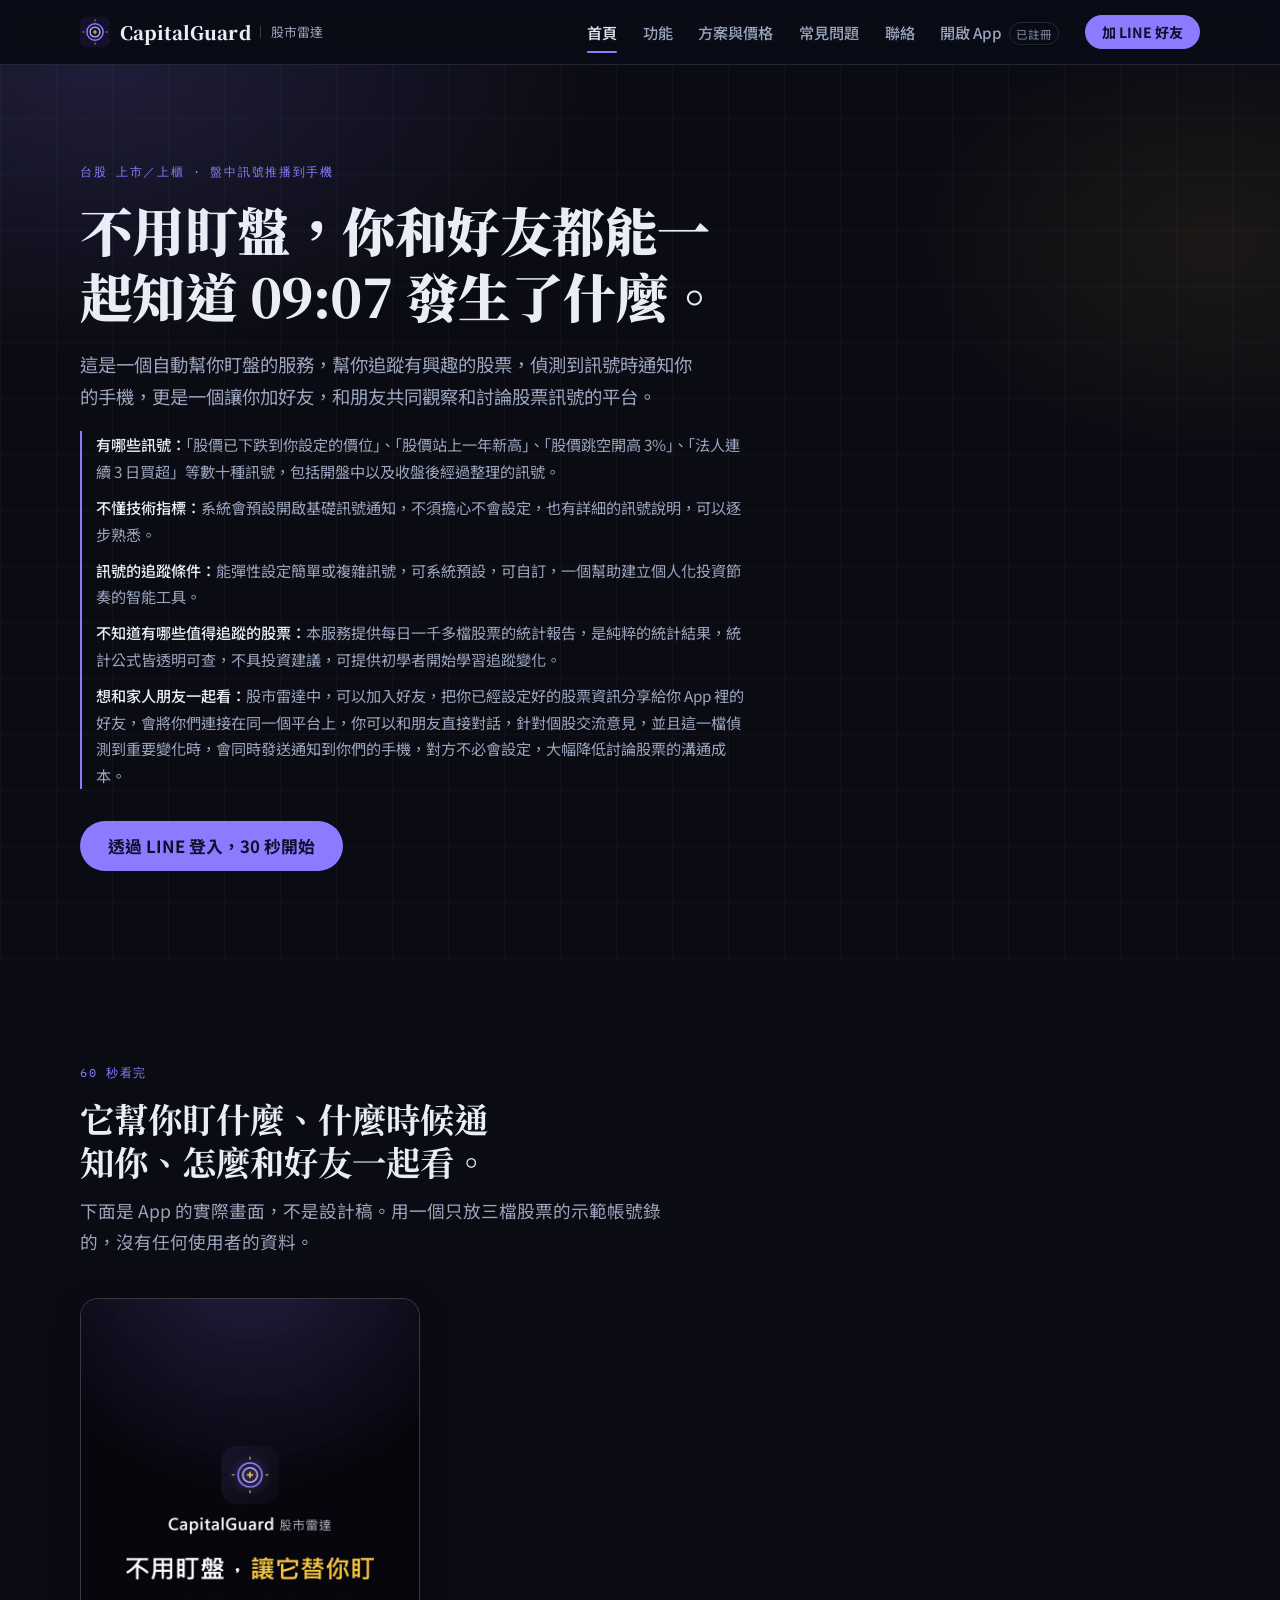
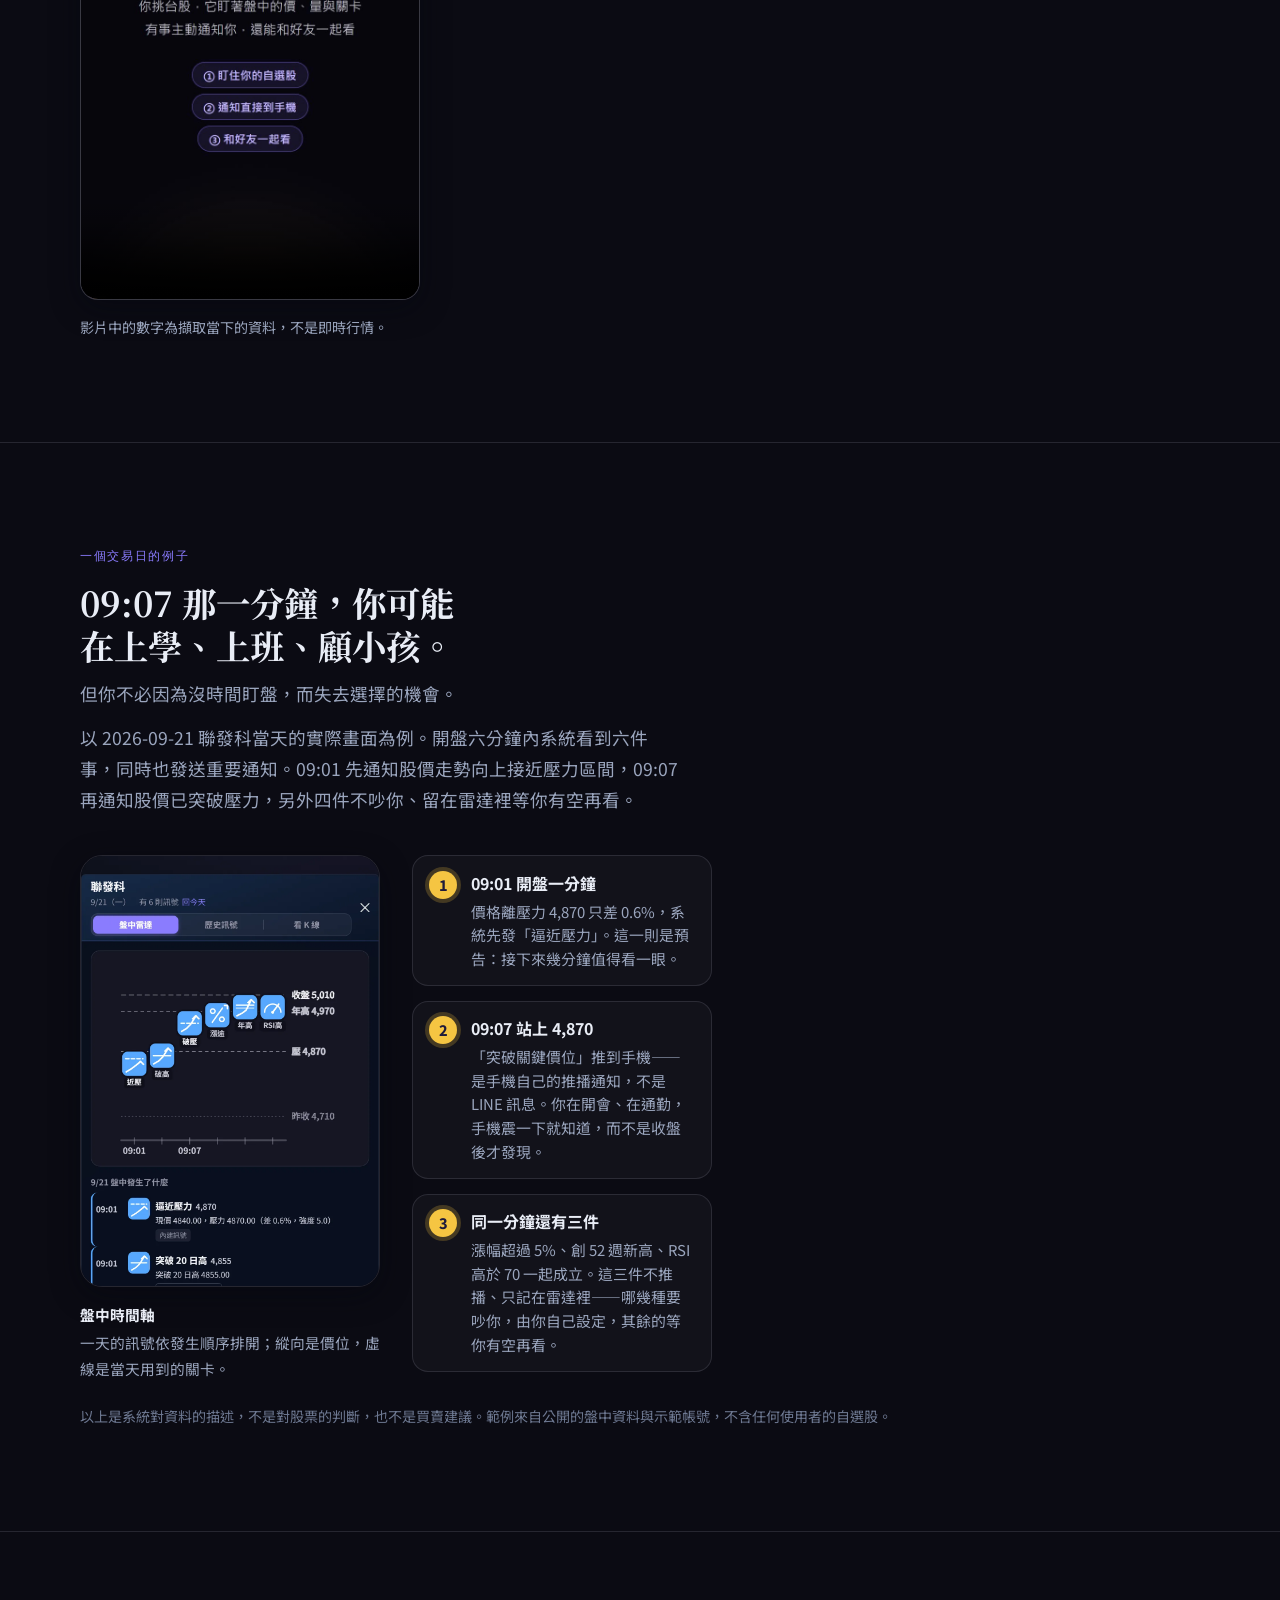
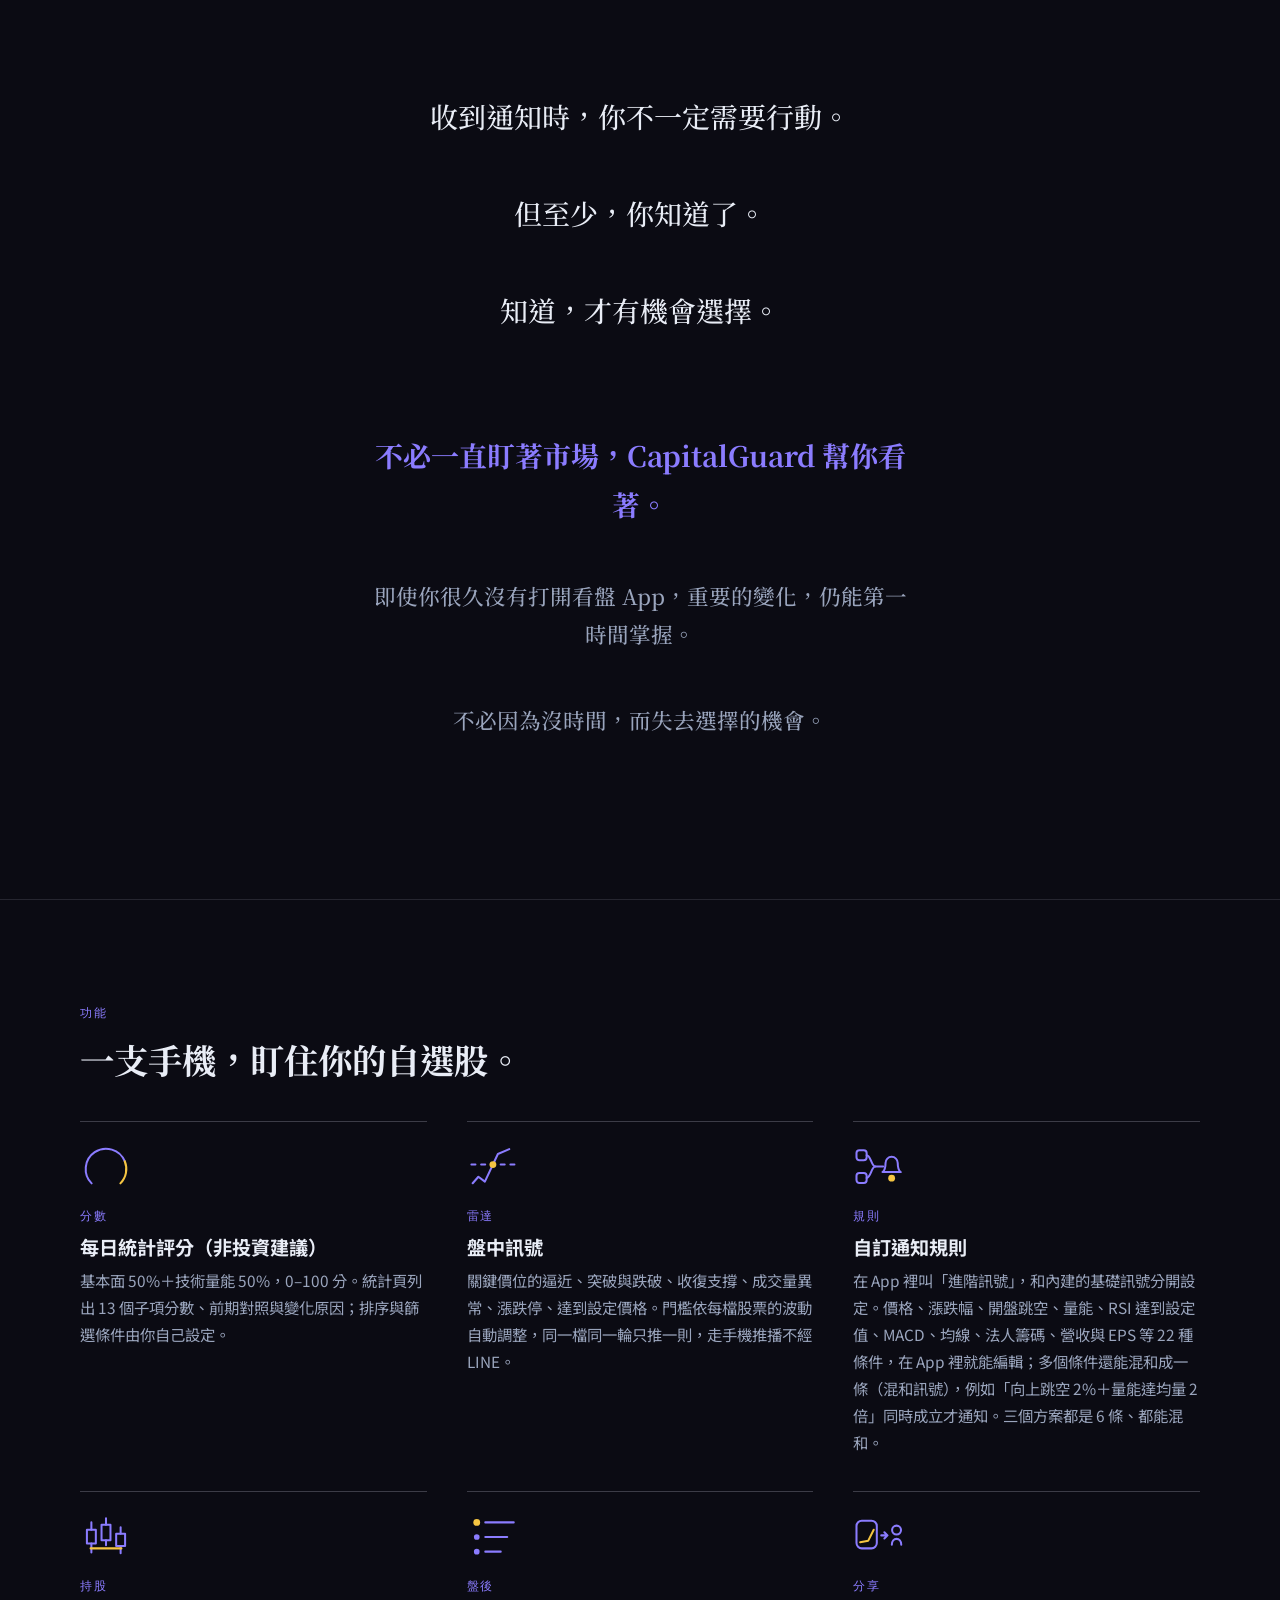
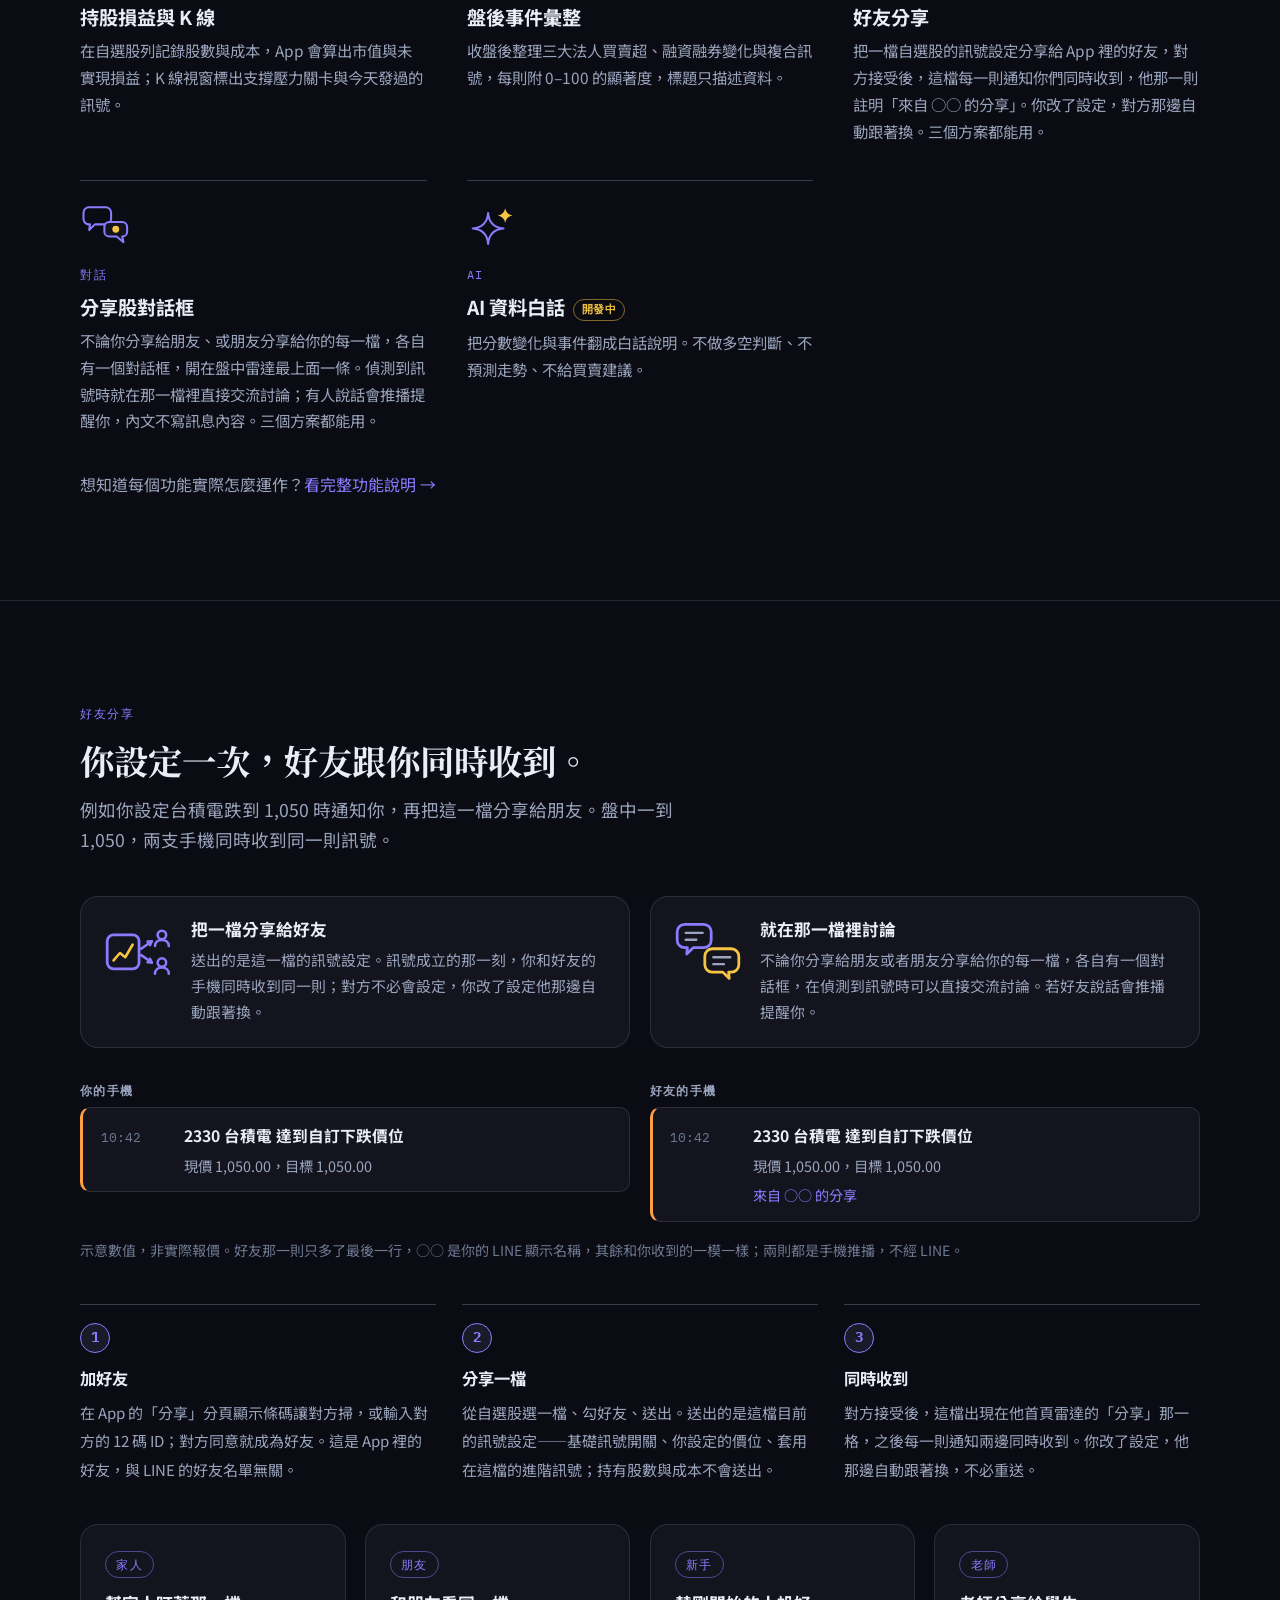
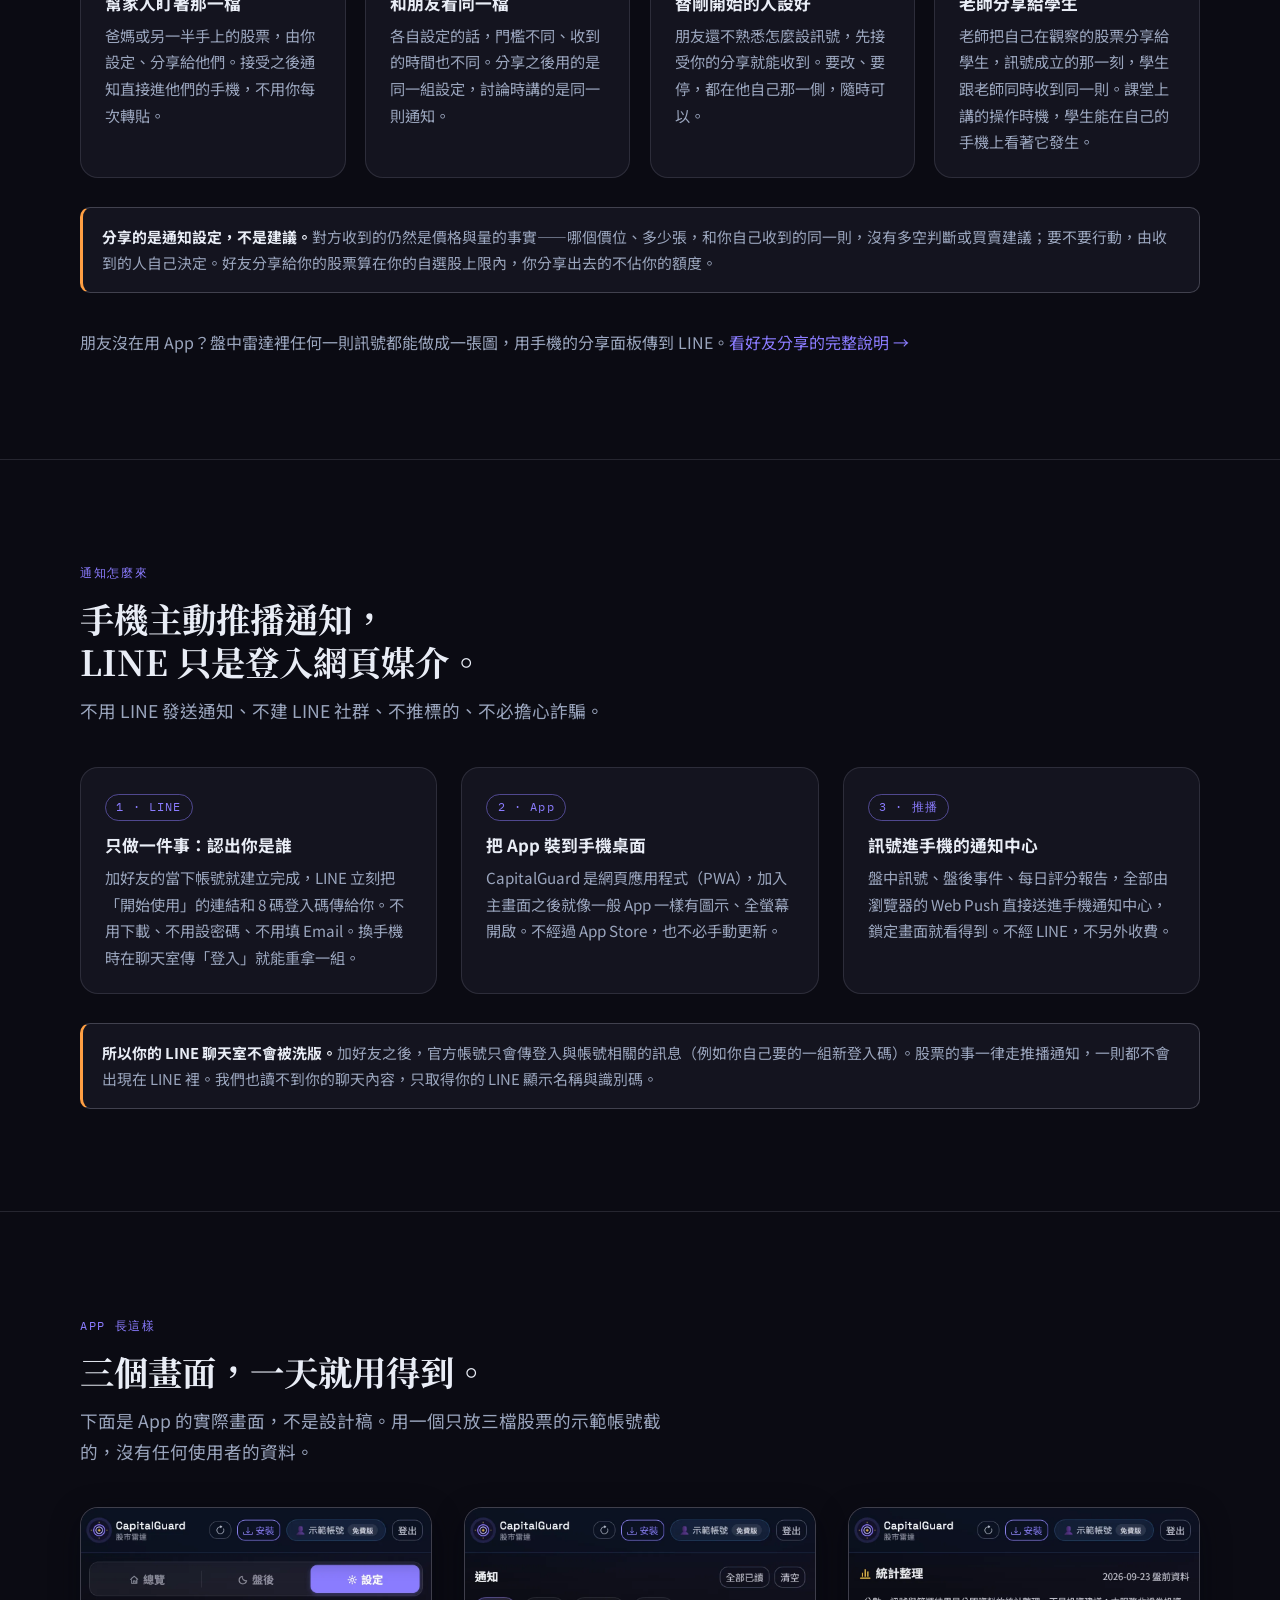
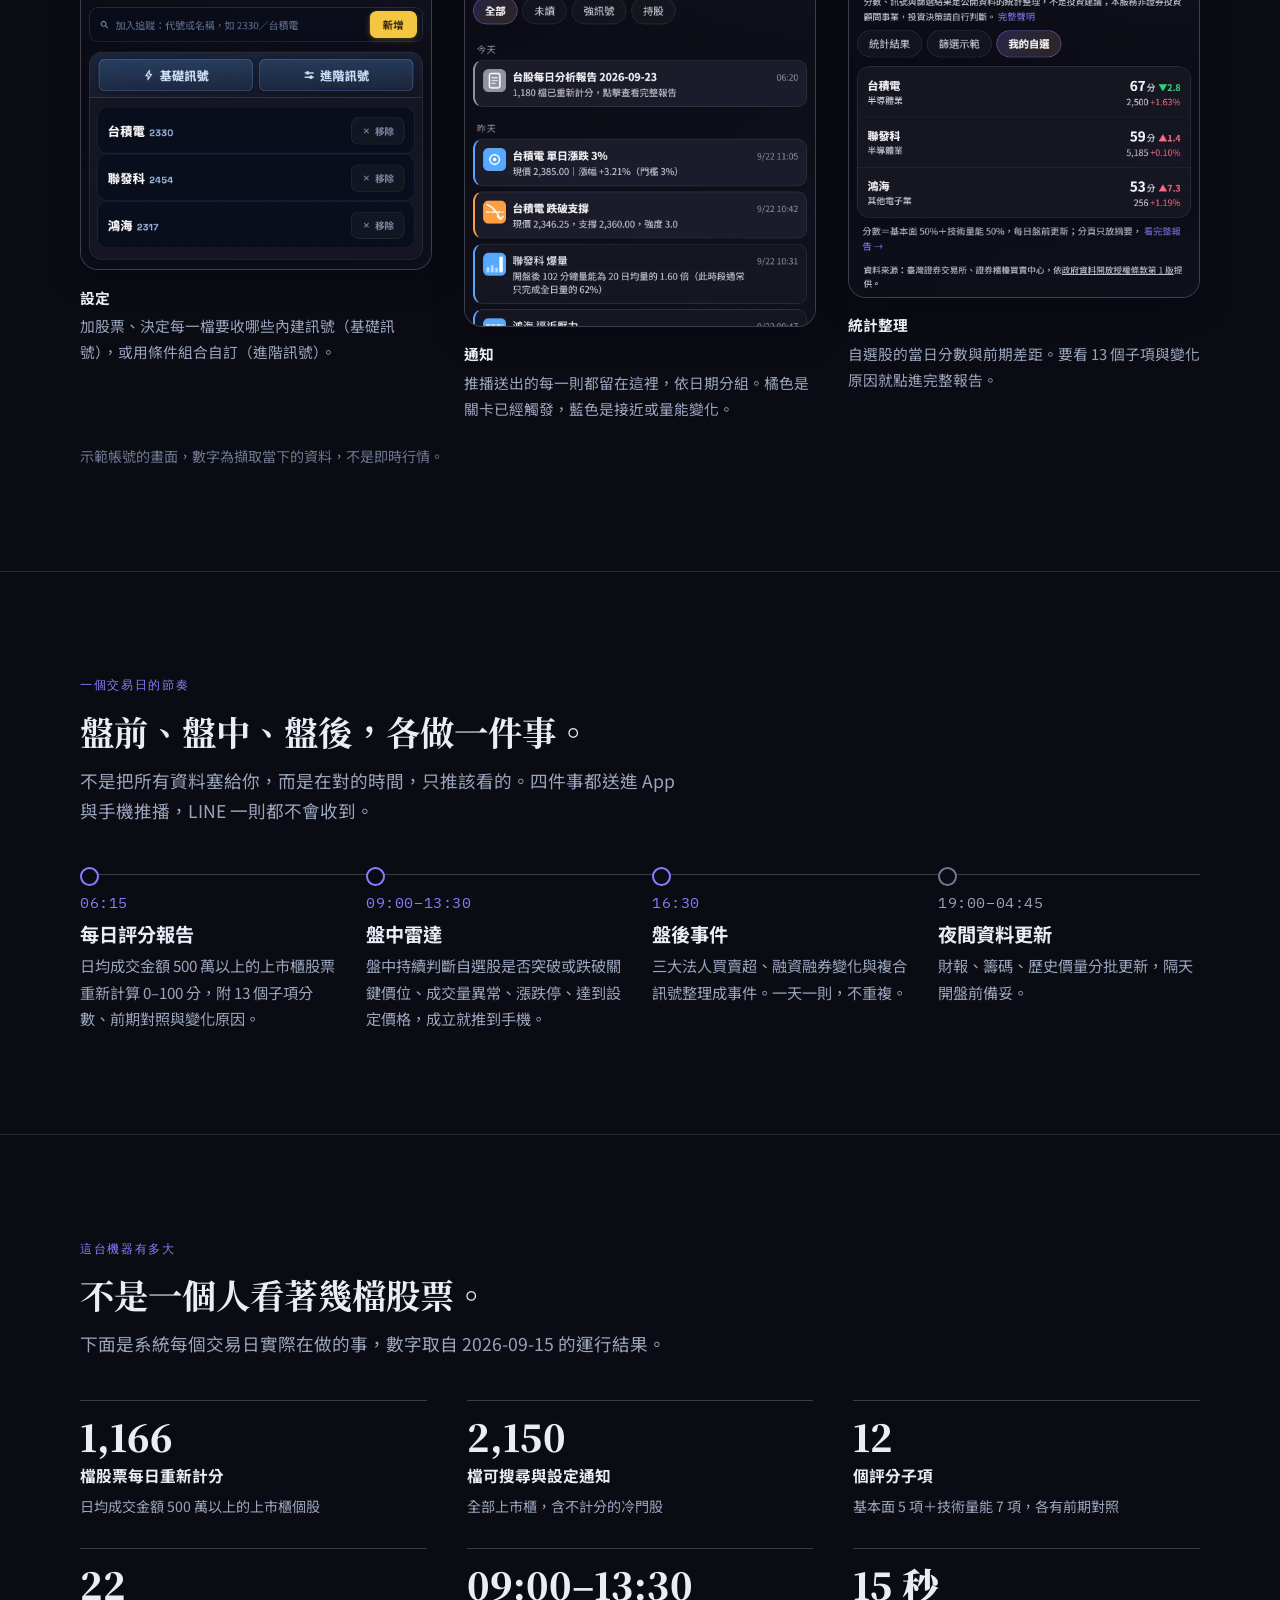
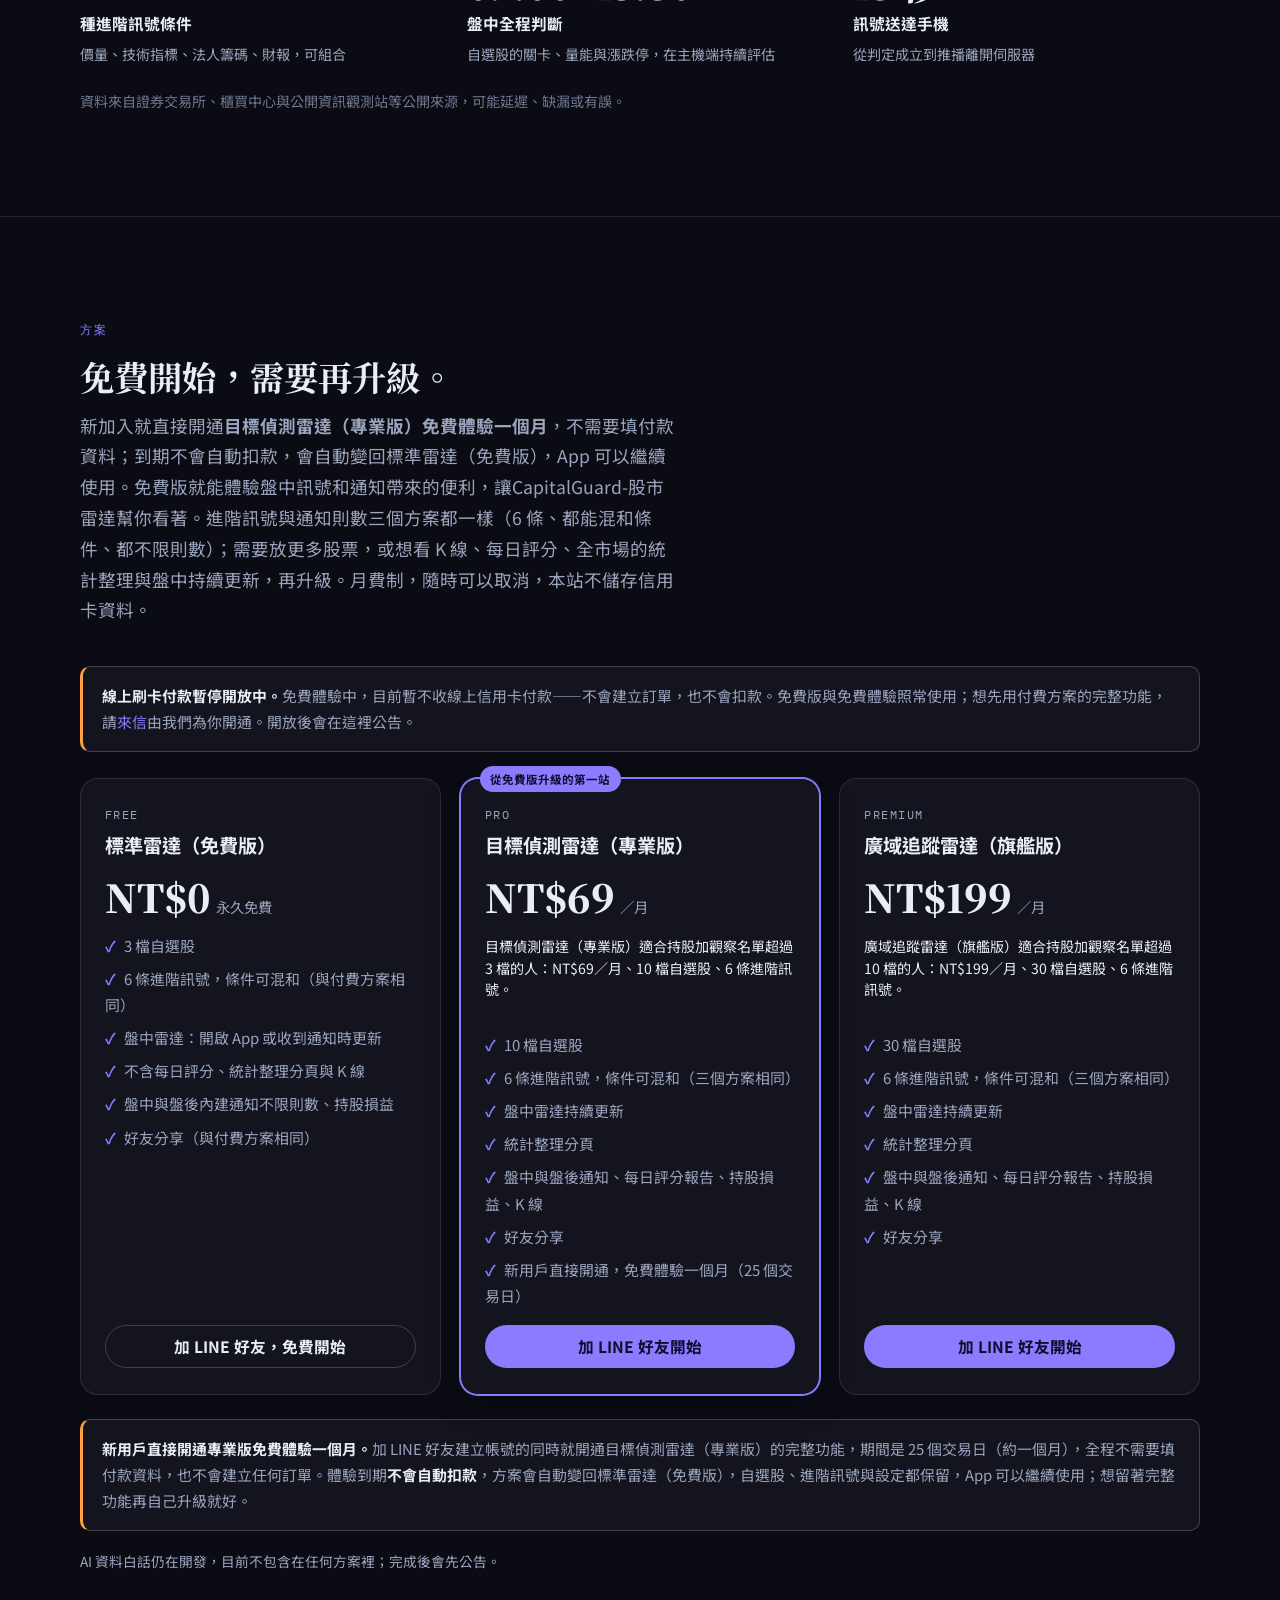
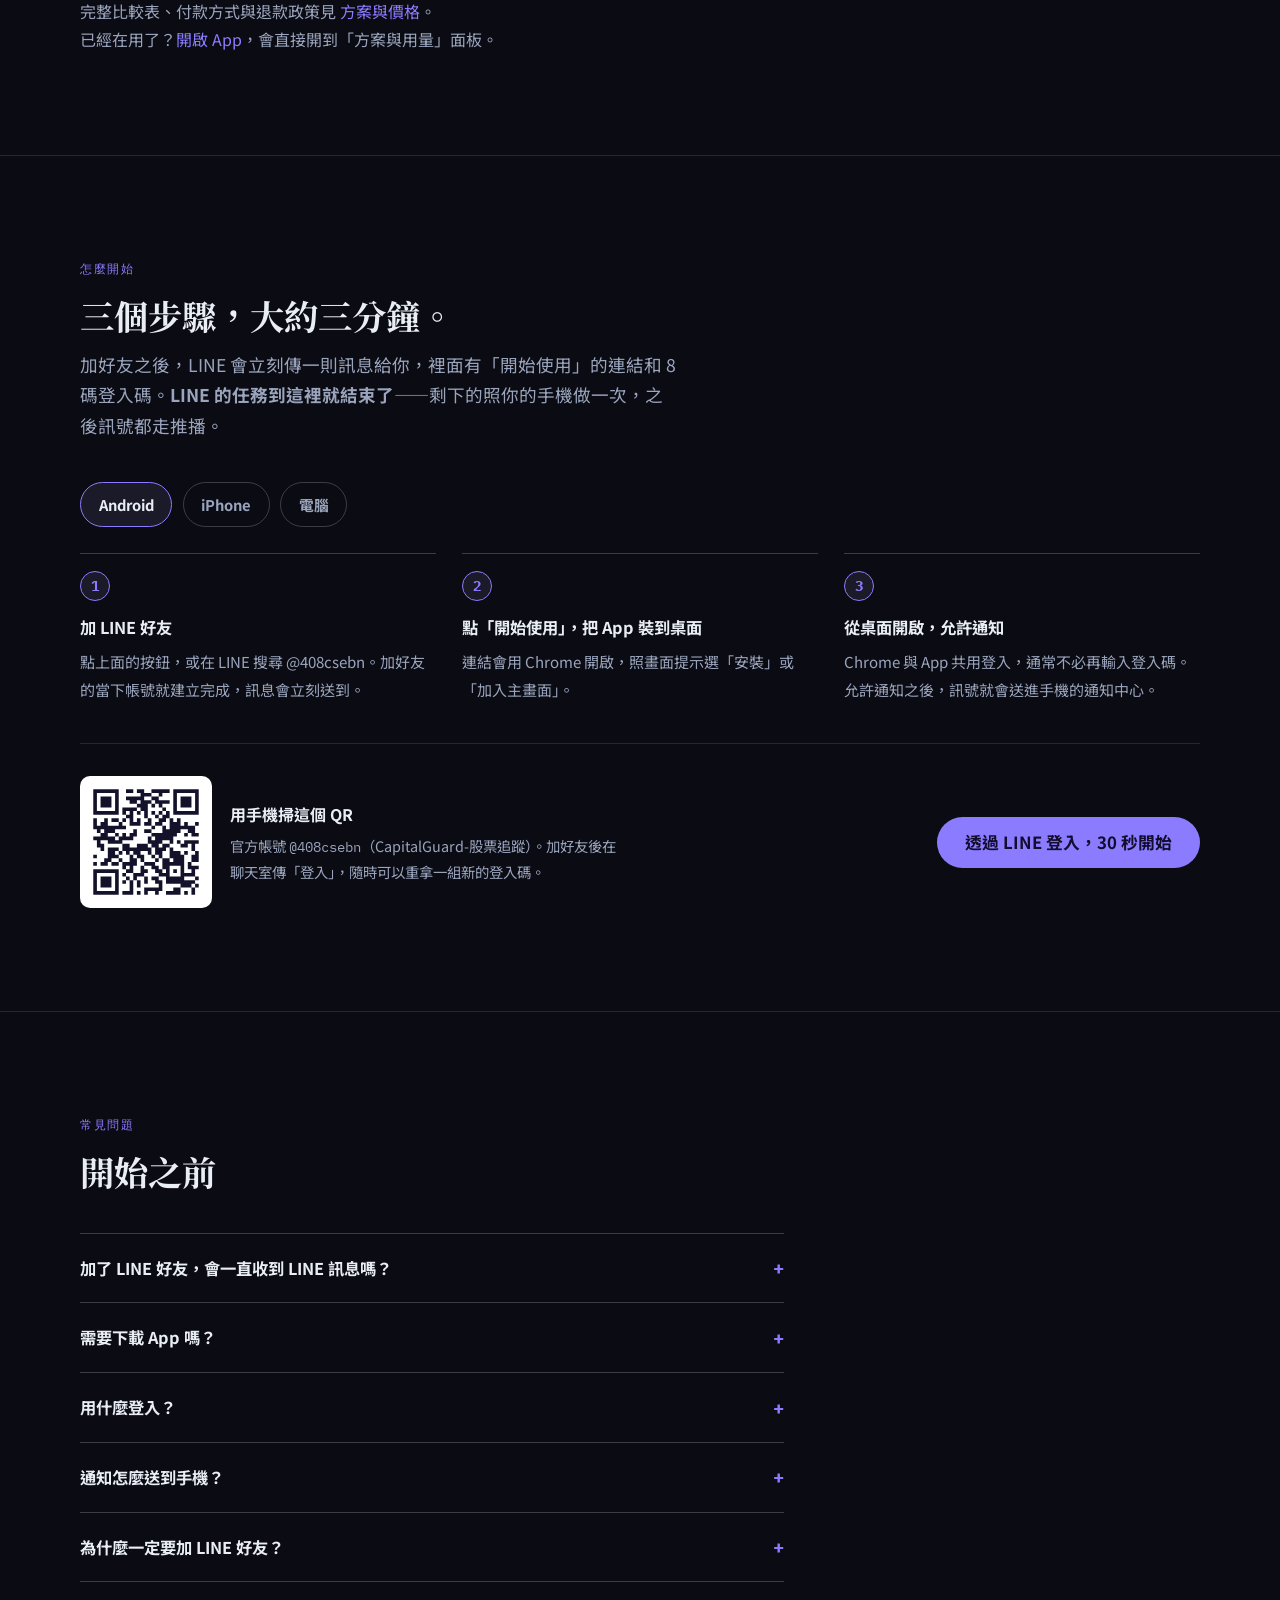
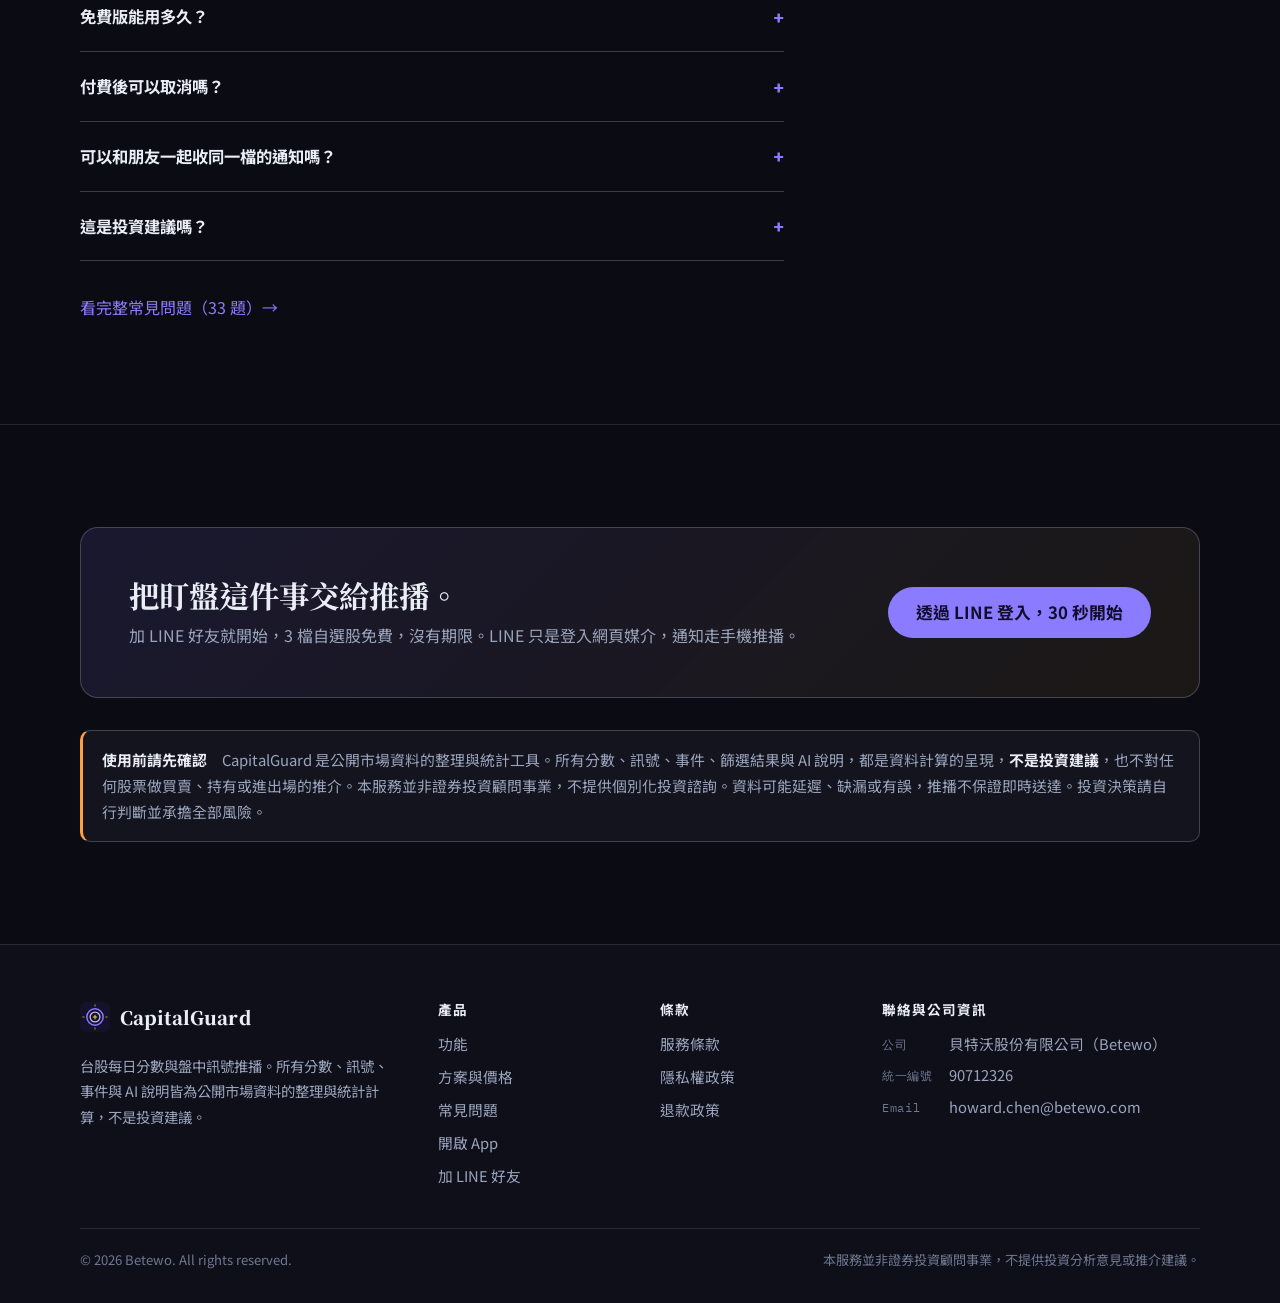
==== index.html @ fc40926e "deploy site from betewo-web/CapitalGuard@bf08810b91e85bc13475284db798b3bd943c9865" ====
<!DOCTYPE html>
<html lang="zh-Hant-TW">
<head>
<meta charset="utf-8">
<meta name="viewport" content="width=device-width, initial-scale=1">
<title>台股盤中訊號推播｜跌破支撐、爆量、漲跌停通知 - CapitalGuard</title>
<meta name="description" content="不用盯盤，也知道盤中發生了什麼。自選股跌破支撐、爆量、漲跌停，條件成立 15 秒內推到手機。LINE 只用來建立帳號，股票通知走手機推播不經 LINE。免費方案沒有期限。">
<link rel="canonical" href="https://betewo-web.github.io/betewo-site/index.html">
<meta property="og:type" content="website">
<meta property="og:site_name" content="CapitalGuard 股市雷達">
<meta property="og:title" content="不用盯盤，你和好友都能一起知道 09:07 發生了什麼。">
<meta property="og:description" content="自選股跌破支撐、爆量、漲跌停，條件成立 15 秒內推到手機。LINE 只用來建立帳號，股票通知走手機推播不經 LINE。免費方案沒有期限。">
<meta property="og:url" content="https://betewo-web.github.io/betewo-site/index.html">
<meta property="og:image" content="https://betewo-web.github.io/betewo-site/og-cover.png?v=2">
<meta property="og:image:width" content="1200">
<meta property="og:image:height" content="630">
<meta name="twitter:card" content="summary_large_image">
<meta name="twitter:image" content="https://betewo-web.github.io/betewo-site/og-cover.png?v=2">
<meta name="theme-color" content="#0f0f1a">
<link rel="icon" href="data:image/svg+xml,%3Csvg%20xmlns%3D%22http%3A%2F%2Fwww.w3.org%2F2000%2Fsvg%22%20viewBox%3D%220%200%20512%20512%22%3E%3Crect%20width%3D%22512%22%20height%3D%22512%22%20rx%3D%2296%22%20fill%3D%22%2314122a%22%2F%3E%3Cg%20fill%3D%22none%22%20stroke-linecap%3D%22round%22%3E%3Ccircle%20cx%3D%22256%22%20cy%3D%22256%22%20r%3D%22139%22%20stroke%3D%22%238b7cff%22%20stroke-width%3D%2225%22%2F%3E%3Ccircle%20cx%3D%22256%22%20cy%3D%22256%22%20r%3D%2284%22%20stroke%3D%22%23c4b5fd%22%20stroke-width%3D%2222%22%2F%3E%3Cpath%20stroke%3D%22%23f5c542%22%20stroke-width%3D%2213%22%20d%3D%22M256%2070V49M442%20256h21M256%20442v21M70%20256H49%22%2F%3E%3Cpath%20stroke%3D%22%23f5c542%22%20stroke-width%3D%2220%22%20d%3D%22M227%20256h58M256%20227v58%22%2F%3E%3C%2Fg%3E%3C%2Fsvg%3E">
<link rel="preconnect" href="https://fonts.googleapis.com">
<link rel="preconnect" href="https://fonts.gstatic.com" crossorigin>
<link rel="stylesheet" href="https://fonts.googleapis.com/css2?family=IBM+Plex+Mono:wght@400;500;700&family=Noto+Sans+TC:wght@400;500;700&family=Noto+Serif+TC:wght@700;900&display=swap">
<link rel="stylesheet" href="site.css?v=17">
</head>
<body>
<header class="site-head">
  <div class="wrap">
    <a class="brand" href="index.html" aria-label="CapitalGuard 首頁"><svg class="brand-mark" viewBox="0 0 512 512" aria-hidden="true"><rect width="512" height="512" rx="96" fill="#14122a"/><g fill="none" stroke-linecap="round"><circle cx="256" cy="256" r="139" stroke="#8b7cff" stroke-width="25"/><circle cx="256" cy="256" r="84" stroke="#c4b5fd" stroke-width="22"/><path stroke="#f5c542" stroke-width="13" d="M256 70V49M442 256h21M256 442v21M70 256H49"/><path stroke="#f5c542" stroke-width="20" d="M227 256h58M256 227v58"/></g></svg><span class="brand-name">CapitalGuard</span><span class="brand-sub">股市雷達</span></a>
    <nav class="site-nav" id="site-nav" aria-label="主選單">
      <a href="index.html" aria-current="page">首頁</a> <a href="features.html">功能</a> <a href="pricing.html">方案與價格</a> <a href="faq.html">常見問題</a> <a href="contact.html">聯絡</a>
      <a class="nav-app" href="https://betewo-web.github.io/CapitalGuard-pages/watchlist.html" data-cg="open-app">開啟 App<small>已註冊</small></a>
      <a class="btn btn-primary btn-sm" href="https://line.me/R/ti/p/@408csebn" data-cg="add-friend-nav">加 LINE 好友</a>
    </nav>
    <button class="nav-toggle" type="button" aria-controls="site-nav" aria-expanded="false">選單</button>
  </div>
</header>
<main>
<section class="hero">
  <div class="wrap">
    <div class="hero-copy">
      <span class="eyebrow">台股 上市／上櫃 · 盤中訊號推播到手機</span>
      <h1>不用盯盤，你和好友都能一起知道 09:07 發生了什麼。</h1>
      <p class="lead">這是一個自動幫你盯盤的服務，幫你追蹤有興趣的股票，偵測到訊號時通知你的手機，更是一個讓你加好友，和朋友共同觀察和討論股票訊號的平台。</p>
      <ul class="hero-who">
        <li><b>有哪些訊號：</b>「股價已下跌到你設定的價位」、「股價站上一年新高」、「股價跳空開高 3%」、「法人連續 3 日買超」等數十種訊號，包括開盤中以及收盤後經過整理的訊號。</li>
        <li><b>不懂技術指標：</b>系統會預設開啟基礎訊號通知，不須擔心不會設定，也有詳細的訊號說明，可以逐步熟悉。</li>
        <li><b>訊號的追蹤條件：</b>能彈性設定簡單或複雜訊號，可系統預設，可自訂，一個幫助建立個人化投資節奏的智能工具。</li>
        <li><b>不知道有哪些值得追蹤的股票：</b>本服務提供每日一千多檔股票的統計報告，是純粹的統計結果，統計公式皆透明可查，不具投資建議，可提供初學者開始學習追蹤變化。</li>
        <li><b>想和家人朋友一起看：</b>股市雷達中，可以加入好友，把你已經設定好的股票資訊分享給你 App 裡的好友，會將你們連接在同一個平台上，你可以和朋友直接對話，針對個股交流意見，並且這一檔偵測到重要變化時，會同時發送通知到你們的手機，對方不必會設定，大幅降低討論股票的溝通成本。</li>
      </ul>
      <div class="hero-cta">
        <a class="btn btn-primary btn-lg" href="https://line.me/R/ti/p/@408csebn" data-cg="add-friend-hero">透過 LINE 登入，30 秒開始</a>
      </div>
    </div>
  </div>
</section>

<section class="section" id="video">
  <div class="wrap">
    <div class="section-head">
      <span class="eyebrow">60 秒看完</span>
      <h2>它幫你盯什麼、什麼時候通知你、怎麼和好友一起看。</h2>
      <p class="lead">下面是 App 的實際畫面，不是設計稿。用一個只放三檔股票的示範帳號錄的，沒有任何使用者的資料。</p>
    </div>
    <figure class="promo">
      <video controls playsinline preload="metadata" poster="promo-poster.jpg"
             width="720" height="1280" data-cg="promo-play">
        <source src="promo-60s.mp4" type="video/mp4">
        你的瀏覽器不支援內嵌影片，<a href="promo-60s.mp4">可以直接下載觀看</a>。
      </video>
      <figcaption>影片中的數字為擷取當下的資料，不是即時行情。</figcaption>
    </figure>
  </div>
</section>

<section class="section" id="example">
  <div class="wrap">
    <div class="section-head">
      <span class="eyebrow">一個交易日的例子</span>
      <h2>09:07 那一分鐘，你可能在上學、上班、顧小孩。</h2>
      <p class="lead">但你不必因為沒時間盯盤，而失去選擇的機會。</p>
      <p class="lead">以 2026-09-21 聯發科當天的實際畫面為例。開盤六分鐘內系統看到六件事，同時也發送重要通知。09:01 先通知股價走勢向上接近壓力區間，09:07 再通知股價已突破壓力，另外四件不吵你、留在雷達裡等你有空再看。</p>
    </div>
    <div class="example">
      <figure>
        <img src="shot-example-timeline.webp" width="1040" height="1500" loading="lazy" decoding="async"
             alt="盤中時間軸畫面：2026-09-21 聯發科 09:01 逼近壓力、突破 20 日高，09:07 突破關鍵價位、漲幅超過 5%、創 52 週新高、RSI 高於 70，依發生順序排在圖上與清單裡">
        <figcaption><b>盤中時間軸</b>一天的訊號依發生順序排開；縱向是價位，虛線是當天用到的關卡。</figcaption>
      </figure>
      <ol class="example-calls">
        <li><span class="pin">1</span><div><b>09:01 開盤一分鐘</b>價格離壓力 4,870 只差 0.6%，系統先發「逼近壓力」。這一則是預告：接下來幾分鐘值得看一眼。</div></li>
        <li><span class="pin">2</span><div><b>09:07 站上 4,870</b>「突破關鍵價位」推到手機——是手機自己的推播通知，不是 LINE 訊息。你在開會、在通勤，手機震一下就知道，而不是收盤後才發現。</div></li>
        <li><span class="pin">3</span><div><b>同一分鐘還有三件</b>漲幅超過 5%、創 52 週新高、RSI 高於 70 一起成立。這三件不推播、只記在雷達裡——哪幾種要吵你，由你自己設定，其餘的等你有空再看。</div></li>
      </ol>
    </div>
    <p class="dim" style="margin-top:1.4rem;font-size:0.88rem">以上是系統對資料的描述，不是對股票的判斷，也不是買賣建議。範例來自公開的盤中資料與示範帳號，不含任何使用者的自選股。</p>
  </div>
</section>

<section class="section pause" id="pause">
  <div class="wrap">
    <p>收到通知時，你不一定需要行動。</p>
    <p>但至少，你知道了。</p>
    <p>知道，才有機會選擇。</p>
    <p class="pause-brand">不必一直盯著市場，CapitalGuard 幫你看著。</p>
    <p>即使你很久沒有打開看盤 App，重要的變化，仍能第一時間掌握。</p>
    <p>不必因為沒時間，而失去選擇的機會。</p>
  </div>
</section>

<section class="section" id="features">
  <div class="wrap">
    <div class="section-head">
      <span class="eyebrow">功能</span>
      <h2>一支手機，盯住你的自選股。</h2>
    </div>
    <div class="features">
      <div class="feature">
        <svg class="feature-art" viewBox="0 0 64 64" fill="none" stroke-linecap="round" stroke-linejoin="round" aria-hidden="true"> <path d="M14.32 52.18A25 25 0 1 1 55.1 24.93" stroke="var(--accent)" stroke-width="2.5"/> <path d="M55.1 24.93A25 25 0 0 1 49.68 52.18" stroke="var(--accent-2)" stroke-width="2.5"/> </svg>
        <span class="eyebrow">分數</span>
        <h3>每日統計評分（非投資建議）</h3>
        <p>基本面 50%＋技術量能 50%，0–100 分。統計頁列出 13 個子項分數、前期對照與變化原因；排序與篩選條件由你自己設定。</p>
      </div>
      <div class="feature">
        <svg class="feature-art" viewBox="0 0 64 64" fill="none" stroke-linecap="round" stroke-linejoin="round" aria-hidden="true"> <path d="M5.4 29H58.4" stroke="var(--accent)" stroke-width="2.5" stroke-dasharray="5 7"/> <path d="M7 52L14 44L22 50L38 16L52 10" stroke="var(--accent)" stroke-width="2.5"/> <circle cx="31.9" cy="29" r="4.2" fill="var(--accent-2)" stroke="none"/> </svg>
        <span class="eyebrow">雷達</span>
        <h3>盤中訊號</h3>
        <p>關鍵價位的逼近、突破與跌破、收復支撐、成交量異常、漲跌停、達到設定價格。門檻依每檔股票的波動自動調整，同一檔同一輪只推一則，走手機推播不經 LINE。</p>
      </div>
      <div class="feature">
        <svg class="feature-art" viewBox="0 0 64 64" fill="none" stroke-linecap="round" stroke-linejoin="round" aria-hidden="true"> <rect x="4.3" y="11.25" width="12.5" height="12.5" rx="3.6" stroke="var(--accent)" stroke-width="2.5"/> <rect x="4.3" y="39.25" width="12.5" height="12.5" rx="3.6" stroke="var(--accent)" stroke-width="2.5"/> <path d="M16.8 17.5C22 17.5 22.5 31.5 27.5 31.5H37.2" stroke="var(--accent)" stroke-width="2.5"/> <path d="M16.8 45.5C22 45.5 22.5 31.5 27.5 31.5" stroke="var(--accent)" stroke-width="2.5"/> <path d="M40.05 27A7.5 7.5 0 0 1 55.05 27C55.05 35.75 58.8 38.25 58.8 38.25H36.3C36.3 38.25 40.05 35.75 40.05 27Z" stroke="var(--accent)" stroke-width="2.5"/> <circle cx="47.55" cy="45.7" r="4.2" fill="var(--accent-2)" stroke="none"/> </svg>
        <span class="eyebrow">規則</span>
        <h3>自訂通知規則</h3>
        <p>在 App 裡叫「進階訊號」，和內建的基礎訊號分開設定。價格、漲跌幅、開盤跳空、量能、RSI 達到設定值、MACD、均線、法人籌碼、營收與 EPS 等 22 種條件，在 App 裡就能編輯；多個條件還能混和成一條（混和訊號），例如「向上跳空 2%＋量能達均量 2 倍」同時成立才通知。三個方案都是 6 條、都能混和。</p>
      </div>
      <div class="feature">
        <svg class="feature-art" viewBox="0 0 64 64" fill="none" stroke-linecap="round" stroke-linejoin="round" aria-hidden="true"> <path d="M14 14V23M14 40V51" stroke="var(--accent)" stroke-width="2.5"/> <rect x="8.5" y="23" width="11" height="17" stroke="var(--accent)" stroke-width="2.5"/> <path d="M32 9V17M32 36V42" stroke="var(--accent)" stroke-width="2.5"/> <rect x="26.5" y="17" width="11" height="19" stroke="var(--accent)" stroke-width="2.5"/> <path d="M50 20V28M50 43V52" stroke="var(--accent)" stroke-width="2.5"/> <rect x="44.5" y="28" width="11" height="15" stroke="var(--accent)" stroke-width="2.5"/> <path d="M13 46H51" stroke="var(--accent-2)" stroke-width="2.5"/> </svg>
        <span class="eyebrow">持股</span>
        <h3>持股損益與 K 線</h3>
        <p>在自選股列記錄股數與成本，App 會算出市值與未實現損益；K 線視窗標出支撐壓力關卡與今天發過的訊號。</p>
      </div>
      <div class="feature">
        <svg class="feature-art" viewBox="0 0 64 64" fill="none" stroke-linecap="round" stroke-linejoin="round" aria-hidden="true"> <circle cx="12" cy="14" r="4.2" fill="var(--accent-2)" stroke="none"/> <path d="M22.5 14H57.5" stroke="var(--accent)" stroke-width="2.5"/> <circle cx="12" cy="32" r="3.5" fill="var(--accent)" stroke="none"/> <path d="M22.5 32H49.5" stroke="var(--accent)" stroke-width="2.5"/> <circle cx="12" cy="50" r="3.5" fill="var(--accent)" stroke="none"/> <path d="M22.5 50H41.5" stroke="var(--accent)" stroke-width="2.5"/> </svg>
        <span class="eyebrow">盤後</span>
        <h3>盤後事件彙整</h3>
        <p>收盤後整理三大法人買賣超、融資融券變化與複合訊號，每則附 0–100 的顯著度，標題只描述資料。</p>
      </div>
      <div class="feature">
        <svg class="feature-art" viewBox="0 0 64 64" fill="none" stroke-linecap="round" stroke-linejoin="round" aria-hidden="true"> <rect x="4.3" y="12" width="25" height="34" rx="6.5" stroke="var(--accent)" stroke-width="2.5"/> <path d="M8.8 38.5L18.8 36.5L25.5 23" stroke="var(--accent-2)" stroke-width="2.5"/> <path d="M34.75 30H42M38.6 26.1L42.5 30L38.6 33.9" stroke="var(--accent)" stroke-width="2.5"/> <circle cx="53.6" cy="23.5" r="5.5" stroke="var(--accent)" stroke-width="2.5"/> <path d="M47.8 41.5C47.8 36.9 50.4 34.3 53.6 34.3C56.8 34.3 59.4 36.9 59.4 41.5" stroke="var(--accent)" stroke-width="2.5"/> </svg>
        <span class="eyebrow">分享</span>
        <h3>好友分享</h3>
        <p>把一檔自選股的訊號設定分享給 App 裡的好友，對方接受後，這檔每一則通知你們同時收到，他那一則註明「來自 ○○ 的分享」。你改了設定，對方那邊自動跟著換。三個方案都能用。</p>
      </div>
      <div class="feature">
        <svg class="feature-art" viewBox="0 0 64 64" fill="none" stroke-linecap="round" stroke-linejoin="round" aria-hidden="true"> <path d="M10.8 9H31.8A6.5 6.5 0 0 1 38.3 15.5V23.5A6.5 6.5 0 0 1 31.8 30H18.3L11.3 37L12.3 30H10.8A6.5 6.5 0 0 1 4.3 23.5V15.5A6.5 6.5 0 0 1 10.8 9Z" stroke="var(--accent)" stroke-width="2.5"/> <path d="M36 27H52A6 6 0 0 1 58 33V39A6 6 0 0 1 52 45L53.5 52L45 45H36A6 6 0 0 1 30 39V33A6 6 0 0 1 36 27Z" fill="var(--surface)" stroke="var(--accent)" stroke-width="2.5"/> <circle cx="44" cy="36" r="4.2" fill="var(--accent-2)" stroke="none"/> </svg>
        <span class="eyebrow">對話</span>
        <h3>分享股對話框</h3>
        <p>不論你分享給朋友、或朋友分享給你的每一檔，各自有一個對話框，開在盤中雷達最上面一條。偵測到訊號時就在那一檔裡直接交流討論；有人說話會推播提醒你，內文不寫訊息內容。三個方案都能用。</p>
      </div>
      <div class="feature">
        <svg class="feature-art" viewBox="0 0 64 64" fill="none" stroke-linecap="round" stroke-linejoin="round" aria-hidden="true"> <path d="M26 16Q27.4 33.6 45 35Q27.4 36.4 26 54Q24.6 36.4 7 35Q24.6 33.6 26 16Z" stroke="var(--accent)" stroke-width="2.5"/> <path d="M47 10Q48.4 17.6 56 19Q48.4 20.4 47 28Q45.6 20.4 38 19Q45.6 17.6 47 10Z" fill="var(--accent-2)" stroke="none"/> </svg>
        <span class="eyebrow">AI</span>
        <h3>AI 資料白話<span class="tag tag-soon">開發中</span></h3>
        <p>把分數變化與事件翻成白話說明。不做多空判斷、不預測走勢、不給買賣建議。</p>
      </div>
    </div>
    <p class="section-more">想知道每個功能實際怎麼運作？<a href="features.html">看完整功能說明 →</a></p>
  </div>
</section>

<section class="section" id="share">
  <div class="wrap">
    <div class="section-head">
      <span class="eyebrow">好友分享</span>
      <h2>你設定一次，好友跟你同時收到。</h2>
      <p class="lead">例如你設定台積電跌到 1,050 時通知你，再把這一檔分享給朋友。盤中一到 1,050，兩支手機同時收到同一則訊號。</p>
    </div>
    <div class="share-icons">
      <div class="share-icon">
        <svg class="share-icon-art" viewBox="0 0 64 64" fill="none" stroke-linecap="round" stroke-linejoin="round" aria-hidden="true"><rect x="3" y="15" width="30" height="32" rx="6" stroke="var(--accent)" stroke-width="2.6"/><path d="M9 39 15 32 20 36 27 24" stroke="var(--accent-2)" stroke-width="2.4"/><path d="M35 28 45 21" stroke="var(--accent)" stroke-width="2.4"/><path d="M41 21.3 45 21 43.3 24.6" stroke="var(--accent)" stroke-width="2.4"/><path d="M35 34 45 41" stroke="var(--accent)" stroke-width="2.4"/><path d="M41 40.7 45 41 43.3 37.4" stroke="var(--accent)" stroke-width="2.4"/><circle cx="54.5" cy="15" r="4" stroke="var(--accent)" stroke-width="2.4"/><path d="M48 25.5c0-3.6 2.9-5.8 6.5-5.8s6.5 2.2 6.5 5.8" stroke="var(--accent)" stroke-width="2.4"/><circle cx="54.5" cy="41" r="4" stroke="var(--accent)" stroke-width="2.4"/><path d="M48 51.5c0-3.6 2.9-5.8 6.5-5.8s6.5 2.2 6.5 5.8" stroke="var(--accent)" stroke-width="2.4"/></svg>
        <div>
          <h3>把一檔分享給好友</h3>
          <p>送出的是這一檔的訊號設定。訊號成立的那一刻，你和好友的手機同時收到同一則；對方不必會設定，你改了設定他那邊自動跟著換。</p>
        </div>
      </div>
      <div class="share-icon">
        <svg class="share-icon-art" viewBox="0 0 64 64" fill="none" stroke-linecap="round" stroke-linejoin="round" aria-hidden="true"><path d="M10 5h18a7 7 0 0 1 7 7v8a7 7 0 0 1-7 7H18l-6 6 .6-6H10a7 7 0 0 1-7-7v-8a7 7 0 0 1 7-7Z" stroke="var(--accent)" stroke-width="2.6"/><path d="M11 13h16M11 19.5h10" stroke="var(--muted)" stroke-width="2.2"/><path d="M36 28h18a7 7 0 0 1 7 7v8a7 7 0 0 1-7 7h-2.6l.6 6-6-6H36a7 7 0 0 1-7-7v-8a7 7 0 0 1 7-7Z" stroke="var(--accent-2)" stroke-width="2.6"/><path d="M37 36h16M37 42.5h10" stroke="var(--muted)" stroke-width="2.2"/></svg>
        <div>
          <h3>就在那一檔裡討論</h3>
          <p>不論你分享給朋友或者朋友分享給你的每一檔，各自有一個對話框，在偵測到訊號時可以直接交流討論。若好友說話會推播提醒你。</p>
        </div>
      </div>
    </div>
    <div class="share-pair">
      <div>
        <h4>你的手機</h4>
        <ul class="msg-list">
          <li data-sev="orange">
            <span class="msg-time">10:42</span>
            <span class="msg-body"><b>2330 台積電 達到自訂下跌價位</b><span>現價 1,050.00，目標 1,050.00</span></span>
          </li>
        </ul>
      </div>
      <div>
        <h4>好友的手機</h4>
        <ul class="msg-list">
          <li data-sev="orange">
            <span class="msg-time">10:42</span>
            <span class="msg-body"><b>2330 台積電 達到自訂下跌價位</b><span>現價 1,050.00，目標 1,050.00</span><span class="msg-from">來自 ○○ 的分享</span></span>
          </li>
        </ul>
      </div>
    </div>
    <p class="dim" style="margin-top:1rem;font-size:0.88rem">示意數值，非實際報價。好友那一則只多了最後一行，○○ 是你的 LINE 顯示名稱，其餘和你收到的一模一樣；兩則都是手機推播，不經 LINE。</p>
    <ol class="steps share-steps">
      <li><b>加好友</b><span>在 App 的「分享」分頁顯示條碼讓對方掃，或輸入對方的 12 碼 ID；對方同意就成為好友。這是 App 裡的好友，與 LINE 的好友名單無關。</span></li>
      <li><b>分享一檔</b><span>從自選股選一檔、勾好友、送出。送出的是這檔目前的訊號設定——基礎訊號開關、你設定的價位、套用在這檔的進階訊號；持有股數與成本不會送出。</span></li>
      <li><b>同時收到</b><span>對方接受後，這檔出現在他首頁雷達的「分享」那一格，之後每一則通知兩邊同時收到。你改了設定，他那邊自動跟著換，不必重送。</span></li>
    </ol>
    <div class="share-when">
      <div class="notify-step">
        <span class="notify-k">家人</span>
        <h3>幫家人盯著那一檔</h3>
        <p>爸媽或另一半手上的股票，由你設定、分享給他們。接受之後通知直接進他們的手機，不用你每次轉貼。</p>
      </div>
      <div class="notify-step">
        <span class="notify-k">朋友</span>
        <h3>和朋友看同一檔</h3>
        <p>各自設定的話，門檻不同、收到的時間也不同。分享之後用的是同一組設定，討論時講的是同一則通知。</p>
      </div>
      <div class="notify-step">
        <span class="notify-k">新手</span>
        <h3>替剛開始的人設好</h3>
        <p>朋友還不熟悉怎麼設訊號，先接受你的分享就能收到。要改、要停，都在他自己那一側，隨時可以。</p>
      </div>
      <div class="notify-step">
        <span class="notify-k">老師</span>
        <h3>老師分享給學生</h3>
        <p>老師把自己在觀察的股票分享給學生，訊號成立的那一刻，學生跟老師同時收到同一則。課堂上講的操作時機，學生能在自己的手機上看著它發生。</p>
      </div>
    </div>
    <p class="notice" style="margin-top:1.8rem"><b>分享的是通知設定，不是建議。</b>對方收到的仍然是價格與量的事實——哪個價位、多少張，和你自己收到的同一則，沒有多空判斷或買賣建議；要不要行動，由收到的人自己決定。好友分享給你的股票算在你的自選股上限內，你分享出去的不佔你的額度。</p>
    <p class="section-more">朋友沒在用 App？盤中雷達裡任何一則訊號都能做成一張圖，用手機的分享面板傳到 LINE。<a href="features.html#share">看好友分享的完整說明 →</a></p>
  </div>
</section>

<section class="section" id="notify">
  <div class="wrap">
    <div class="section-head">
      <span class="eyebrow">通知怎麼來</span>
      <h2>手機主動推播通知，LINE 只是登入網頁媒介。</h2>
      <p class="lead">不用 LINE 發送通知、不建 LINE 社群、不推標的、不必擔心詐騙。</p>
    </div>
    <div class="notify">
      <div class="notify-step">
        <span class="notify-k">1 · LINE</span>
        <h3>只做一件事：認出你是誰</h3>
        <p>加好友的當下帳號就建立完成，LINE 立刻把「開始使用」的連結和 8 碼登入碼傳給你。不用下載、不用設密碼、不用填 Email。換手機時在聊天室傳「登入」就能重拿一組。</p>
      </div>
      <div class="notify-step">
        <span class="notify-k">2 · App</span>
        <h3>把 App 裝到手機桌面</h3>
        <p>CapitalGuard 是網頁應用程式（PWA），加入主畫面之後就像一般 App 一樣有圖示、全螢幕開啟。不經過 App Store，也不必手動更新。</p>
      </div>
      <div class="notify-step">
        <span class="notify-k">3 · 推播</span>
        <h3>訊號進手機的通知中心</h3>
        <p>盤中訊號、盤後事件、每日評分報告，全部由瀏覽器的 Web Push 直接送進手機通知中心，鎖定畫面就看得到。不經 LINE，不另外收費。</p>
      </div>
    </div>
    <p class="notice notify-foot"><b>所以你的 LINE 聊天室不會被洗版。</b>加好友之後，官方帳號只會傳登入與帳號相關的訊息（例如你自己要的一組新登入碼）。股票的事一律走推播通知，一則都不會出現在 LINE 裡。我們也讀不到你的聊天內容，只取得你的 LINE 顯示名稱與識別碼。</p>
  </div>
</section>

<section class="section" id="screens">
  <div class="wrap">
    <div class="section-head">
      <span class="eyebrow">App 長這樣</span>
      <h2>三個畫面，一天就用得到。</h2>
      <p class="lead">下面是 App 的實際畫面，不是設計稿。用一個只放三檔股票的示範帳號截的，沒有任何使用者的資料。</p>
    </div>
    <div class="screens">
      <figure>
        <img src="shot-watch.webp" width="1040" height="1072" loading="lazy" decoding="async"
             alt="設定分頁：加入追蹤的搜尋列、基礎訊號與進階訊號兩個入口，下面是自選股清單">
        <figcaption><b>設定</b>加股票、決定每一檔要收哪些內建訊號（基礎訊號），或用條件組合自訂（進階訊號）。</figcaption>
      </figure>
      <figure>
        <img src="shot-inbox.webp" width="1040" height="1240" loading="lazy" decoding="async"
             alt="通知分頁：依日期分組的通知列表，橘色為關卡已觸發，藍色為接近關卡或量能變化，上方有全部、未讀、強訊號、持股四個篩選">
        <figcaption><b>通知</b>推播送出的每一則都留在這裡，依日期分組。橘色是關卡已經觸發，藍色是接近或量能變化。</figcaption>
      </figure>
      <figure>
        <img src="shot-scores.webp" width="1040" height="1155" loading="lazy" decoding="async"
             alt="統計整理分頁：自選股的當日分數、與前期的差、產業別，上方有統計結果、篩選示範、我的自選三個切換">
        <figcaption><b>統計整理</b>自選股的當日分數與前期差距。要看 13 個子項與變化原因就點進完整報告。</figcaption>
      </figure>
    </div>
    <p class="dim" style="margin-top:1.4rem;font-size:0.88rem">示範帳號的畫面，數字為擷取當下的資料，不是即時行情。</p>
  </div>
</section>

<section class="section" id="rhythm">
  <div class="wrap">
    <div class="section-head">
      <span class="eyebrow">一個交易日的節奏</span>
      <h2>盤前、盤中、盤後，各做一件事。</h2>
      <p class="lead">不是把所有資料塞給你，而是在對的時間，只推該看的。四件事都送進 App 與手機推播，LINE 一則都不會收到。</p>
    </div>
    <div class="clock">
      <div class="clock-item">
        <div class="clock-time">06:15</div>
        <h3>每日評分報告</h3>
        <p>日均成交金額 500 萬以上的上市櫃股票重新計算 0–100 分，附 13 個子項分數、前期對照與變化原因。</p>
      </div>
      <div class="clock-item">
        <div class="clock-time">09:00–13:30</div>
        <h3>盤中雷達</h3>
        <p>盤中持續判斷自選股是否突破或跌破關鍵價位、成交量異常、漲跌停、達到設定價格，成立就推到手機。</p>
      </div>
      <div class="clock-item">
        <div class="clock-time">16:30</div>
        <h3>盤後事件</h3>
        <p>三大法人買賣超、融資融券變化與複合訊號整理成事件。一天一則，不重複。</p>
      </div>
      <div class="clock-item night">
        <div class="clock-time">19:00–04:45</div>
        <h3>夜間資料更新</h3>
        <p>財報、籌碼、歷史價量分批更新，隔天開盤前備妥。</p>
      </div>
    </div>
  </div>
</section>

<section class="section" id="facts">
  <div class="wrap">
    <div class="section-head">
      <span class="eyebrow">這台機器有多大</span>
      <h2>不是一個人看著幾檔股票。</h2>
      <p class="lead">下面是系統每個交易日實際在做的事，數字取自 2026-09-15 的運行結果。</p>
    </div>
    <ul class="facts">
      <li><b>1,166</b><span>檔股票每日重新計分</span><i>日均成交金額 500 萬以上的上市櫃個股</i></li>
      <li><b>2,150</b><span>檔可搜尋與設定通知</span><i>全部上市櫃，含不計分的冷門股</i></li>
      <li><b>12</b><span>個評分子項</span><i>基本面 5 項＋技術量能 7 項，各有前期對照</i></li>
      <li><b>22</b><span>種進階訊號條件</span><i>價量、技術指標、法人籌碼、財報，可組合</i></li>
      <li><b>09:00–13:30</b><span>盤中全程判斷</span><i>自選股的關卡、量能與漲跌停，在主機端持續評估</i></li>
      <li><b>15 秒</b><span>訊號送達手機</span><i>從判定成立到推播離開伺服器</i></li>
    </ul>
    <p class="dim" style="margin-top:1.4rem;font-size:0.88rem">資料來自證券交易所、櫃買中心與公開資訊觀測站等公開來源，可能延遲、缺漏或有誤。</p>
  </div>
</section>

<section class="section" id="pricing">
  <div class="wrap">
    <div class="section-head">
      <span class="eyebrow">方案</span>
      <h2>免費開始，需要再升級。</h2>
      <p class="lead">新加入就直接開通<b>目標偵測雷達（專業版）免費體驗一個月</b>，不需要填付款資料；到期不會自動扣款，會自動變回標準雷達（免費版），App 可以繼續使用。免費版就能體驗盤中訊號和通知帶來的便利，讓CapitalGuard-股市雷達幫你看著。進階訊號與通知則數三個方案都一樣（6 條、都能混和條件、都不限則數）；需要放更多股票，或想看 K 線、每日評分、全市場的統計整理與盤中持續更新，再升級。月費制，隨時可以取消，本站不儲存信用卡資料。</p>
    </div>
    <p class="notice" style="margin-bottom:1.6rem"><b>線上刷卡付款暫停開放中。</b>免費體驗中，目前暫不收線上信用卡付款——不會建立訂單，也不會扣款。免費版與免費體驗照常使用；想先用付費方案的完整功能，請<a href="contact.html">來信</a>由我們為你開通。開放後會在這裡公告。</p>
    <div class="plans">
  <div class="plan">
    <div class="plan-name">Free<b>標準雷達（免費版）</b></div>
    <div class="price">NT$0<small>永久免費</small></div>
    <ul>
      <li>3 檔自選股</li>
      <li>6 條進階訊號，條件可混和（與付費方案相同）</li>
      <li>盤中雷達：開啟 App 或收到通知時更新</li>
      <li>不含每日評分、統計整理分頁與 K 線</li>
      <li>盤中與盤後內建通知不限則數、持股損益</li>
      <li>好友分享（與付費方案相同）</li>
    </ul>
    <a class="btn btn-ghost" href="https://line.me/R/ti/p/@408csebn" data-cg="plan-free">加 LINE 好友，免費開始</a>
  </div>
  <div class="plan lift">
    <div class="plan-name">Pro<b>目標偵測雷達（專業版）</b></div>
    <div class="price">NT$69<small>／月</small></div>
    <p class="plan-pitch">目標偵測雷達（專業版）適合持股加觀察名單超過 3 檔的人：NT$69／月、10 檔自選股、6 條進階訊號。</p>
    <ul>
      <li>10 檔自選股</li>
      <li>6 條進階訊號，條件可混和（三個方案相同）</li>
      <li>盤中雷達持續更新</li>
      <li>統計整理分頁</li>
      <li>盤中與盤後通知、每日評分報告、持股損益、K 線</li>
      <li>好友分享</li>
      <li>新用戶直接開通，免費體驗一個月（25 個交易日）</li>
    </ul>
    <a class="btn btn-primary" href="https://line.me/R/ti/p/@408csebn" data-cg="plan-pro">加 LINE 好友開始</a>
  </div>
  <div class="plan">
    <div class="plan-name">Premium<b>廣域追蹤雷達（旗艦版）</b></div>
    <div class="price">NT$199<small>／月</small></div>
    <p class="plan-pitch">廣域追蹤雷達（旗艦版）適合持股加觀察名單超過 10 檔的人：NT$199／月、30 檔自選股、6 條進階訊號。</p>
    <ul>
      <li>30 檔自選股</li>
      <li>6 條進階訊號，條件可混和（三個方案相同）</li>
      <li>盤中雷達持續更新</li>
      <li>統計整理分頁</li>
      <li>盤中與盤後通知、每日評分報告、持股損益、K 線</li>
      <li>好友分享</li>
    </ul>
    <a class="btn btn-primary" href="https://line.me/R/ti/p/@408csebn" data-cg="plan-premium">加 LINE 好友開始</a>
  </div>
</div>
    <p class="notice" style="margin-top:1.5rem"><b>新用戶直接開通專業版免費體驗一個月。</b>加 LINE 好友建立帳號的同時就開通目標偵測雷達（專業版）的完整功能，期間是 25 個交易日（約一個月），全程不需要填付款資料，也不會建立任何訂單。體驗到期<b>不會自動扣款</b>，方案會自動變回標準雷達（免費版），自選股、進階訊號與設定都保留，App 可以繼續使用；想留著完整功能再自己升級就好。</p>
    <p class="muted plan-soon">AI 資料白話仍在開發，目前不包含在任何方案裡；完成後會先公告。</p>
    <p class="muted" style="margin-top:1.5rem">完整比較表、付款方式與退款政策見 <a href="pricing.html">方案與價格</a>。<br>已經在用了？<a href="https://betewo-web.github.io/CapitalGuard-pages/watchlist.html?plan=pro" data-cg="open-app-plan">開啟 App</a>，會直接開到「方案與用量」面板。</p>
  </div>
</section>

<section class="section" id="start">
  <div class="wrap">
    <div class="section-head">
      <span class="eyebrow">怎麼開始</span>
      <h2>三個步驟，大約三分鐘。</h2>
      <p class="lead">加好友之後，LINE 會立刻傳一則訊息給你，裡面有「開始使用」的連結和 8 碼登入碼。<b>LINE 的任務到這裡就結束了</b>——剩下的照你的手機做一次，之後訊號都走推播。</p>
    </div>

    <div class="os-tabs">
      <input type="radio" name="os" id="os-android" checked>
      <label for="os-android">Android</label>
      <input type="radio" name="os" id="os-iphone">
      <label for="os-iphone">iPhone</label>
      <input type="radio" name="os" id="os-pc">
      <label for="os-pc">電腦</label>

      <div class="os-panel" data-os="android">
        <ol class="steps">
          <li><b>加 LINE 好友</b><span>點上面的按鈕，或在 LINE 搜尋 @408csebn。加好友的當下帳號就建立完成，訊息會立刻送到。</span></li>
          <li><b>點「開始使用」，把 App 裝到桌面</b><span>連結會用 Chrome 開啟，照畫面提示選「安裝」或「加入主畫面」。</span></li>
          <li><b>從桌面開啟，允許通知</b><span>Chrome 與 App 共用登入，通常不必再輸入登入碼。允許通知之後，訊號就會送進手機的通知中心。</span></li>
        </ol>
      </div>

      <div class="os-panel" data-os="iphone">
        <ol class="steps">
          <li><b>加 LINE 好友</b><span>點上面的按鈕，或在 LINE 搜尋 @408csebn。加好友的當下帳號就建立完成，訊息會立刻送到。</span></li>
          <li><b>用 Safari 開連結，先「加入主畫面」</b><span>點下方分享鈕 → 加入主畫面。iPhone 一定要先安裝才收得到推播，需要 iOS 16.4 以上。</span></li>
          <li><b>從主畫面開啟，貼上 8 碼登入碼</b><span>回 LINE 點「複製登入碼」，在 App 按貼上圖示。Safari 與主畫面 App 的儲存空間不共用，所以這一步不能省。</span></li>
        </ol>
      </div>

      <div class="os-panel" data-os="pc">
        <ol class="steps">
          <li><b>加 LINE 好友</b><span>用手機掃右邊的 QR，或在 LINE 電腦版搜尋 @408csebn。</span></li>
          <li><b>點訊息裡的「開始使用」</b><span>瀏覽器會直接登入，不需要輸入任何東西。</span></li>
          <li><b>推播請在手機上安裝</b><span>電腦版可以看分數、統計與 K 線。盤中訊號要推到身上，還是得在手機加入主畫面。</span></li>
        </ol>
      </div>
    </div>

    <div class="start-foot">
      <div class="qr-box">
        <img src="line-qr.svg" width="132" height="132" alt="加 CapitalGuard LINE 官方帳號好友的 QR code" loading="lazy">
        <div>
          <b>用手機掃這個 QR</b>
          <p class="muted">官方帳號 <span class="mono">@408csebn</span>（CapitalGuard-股票追蹤）。加好友後在聊天室傳「登入」，隨時可以重拿一組新的登入碼。</p>
        </div>
      </div>
      <a class="btn btn-primary btn-lg" href="https://line.me/R/ti/p/@408csebn" data-cg="add-friend-steps">透過 LINE 登入，30 秒開始</a>
    </div>
  </div>
</section>

<section class="section" id="faq">
  <div class="wrap">
    <div class="section-head">
      <span class="eyebrow">常見問題</span>
      <h2>開始之前</h2>
    </div>
    <div class="faq">
      <details>
        <summary>加了 LINE 好友，會一直收到 LINE 訊息嗎？</summary>
        <div class="a">不會。官方帳號只傳登入與帳號相關的訊息——加好友當下那一則，以及你自己在聊天室要求「登入」時的新登入碼。股票的分數、盤中訊號、盤後事件一則都不會傳進 LINE，全部走手機的推播通知。</div>
      </details>
      <details>
        <summary>需要下載 App 嗎？</summary>
        <div class="a">不用。CapitalGuard 是網頁應用程式（PWA），用瀏覽器開啟後「加入主畫面」就能像 App 一樣使用。iPhone 需 iOS 16.4 以上並加入主畫面，才能收到推播。</div>
      </details>
      <details>
        <summary>用什麼登入？</summary>
        <div class="a">加 LINE 官方帳號好友就會自動建立帳號，LINE 會立刻把登入連結與 8 碼登入碼傳給你，不需要設定密碼。我們只取得你的 LINE 顯示名稱與識別碼，不會讀取你的聊天內容。之後在聊天室傳「登入」或「換手機」，隨時可以重拿一組新的碼。</div>
      </details>
      <details>
        <summary>通知怎麼送到手機？</summary>
        <div class="a">透過瀏覽器的 Web Push 直接推到手機通知中心，不經 LINE 訊息，不另外收費。通知分兩級：橘色代表關卡已經觸發（漲跌停、跌破關鍵價位、達到設定價格），藍色代表接近關卡或量能變化。</div>
      </details>
      <details>
        <summary>為什麼一定要加 LINE 好友？</summary>
        <div class="a">因為帳號與登入碼都由 LINE 官方帳號發送，這是唯一的註冊入口。好處是不必設密碼、不必填 Email，換手機時在聊天室傳「登入」就能重拿一組碼。LINE 只負責認證這一件事，收訊還是走手機推播。</div>
      </details>
      <details>
        <summary>免費版能用多久？</summary>
        <div class="a">沒有期限。標準雷達（免費版）有 3 檔自選股，進階訊號與付費方案一樣是 6 條、一樣能混和條件，盤中與盤後內建通知（不限則數）與持股損益都能用；K 線、每日評分、統計整理分頁與盤中雷達持續更新是付費方案的功能。</div>
      </details>
      <details>
        <summary>付費後可以取消嗎？</summary>
        <div class="a">隨時可以。取消後服務保留到當期結束，下期不再扣款。當期月費不按比例退還，詳見<a href="pricing.html#refund">退款政策</a>。</div>
      </details>
      <details>
        <summary>可以和朋友一起收同一檔的通知嗎？</summary>
        <div class="a">可以。把一檔自選股的訊號設定分享給 App 裡的好友，對方接受後，這檔每一則通知你們同時收到，他那一則註明「來自 ○○ 的分享」。你改了設定，對方那邊自動跟著換。三個方案都能用；好友分享給你的股票算在你的自選股上限內。更多見<a href="faq.html#share">常見問題的「好友分享」</a>。</div>
      </details>
      <details>
        <summary>這是投資建議嗎？</summary>
        <div class="a">不是。CapitalGuard 是公開市場資料的整理與統計工具，所有分數、訊號、事件、篩選結果與 AI 說明都是資料計算的呈現，不對任何股票做買賣、持有或進出場的推介。本服務並非證券投資顧問事業，投資決策請自行判斷。</div>
      </details>
    </div>
    <p style="margin-top:2rem"><a href="faq.html">看完整常見問題（33 題）→</a></p>
  </div>
</section>

<section class="section">
  <div class="wrap">
    <div class="cta-band">
      <div>
        <h2>把盯盤這件事交給推播。</h2>
        <p>加 LINE 好友就開始，3 檔自選股免費，沒有期限。LINE 只是登入網頁媒介，通知走手機推播。</p>
      </div>
      <a class="btn btn-primary btn-lg" href="https://line.me/R/ti/p/@408csebn" data-cg="add-friend-foot">透過 LINE 登入，30 秒開始</a>
    </div>
    <div class="notice" style="margin-top:2rem">
      <b>使用前請先確認</b>　CapitalGuard 是公開市場資料的整理與統計工具。所有分數、訊號、事件、篩選結果與 AI 說明，都是資料計算的呈現，<b>不是投資建議</b>，也不對任何股票做買賣、持有或進出場的推介。本服務並非證券投資顧問事業，不提供個別化投資諮詢。資料可能延遲、缺漏或有誤，推播不保證即時送達。投資決策請自行判斷並承擔全部風險。
    </div>
  </div>
</section>
</main>
<footer class="site-foot">
  <div class="wrap foot-grid">
    <div class="foot-brand">
      <a class="brand" href="index.html"><svg class="brand-mark" viewBox="0 0 512 512" aria-hidden="true"><rect width="512" height="512" rx="96" fill="#14122a"/><g fill="none" stroke-linecap="round"><circle cx="256" cy="256" r="139" stroke="#8b7cff" stroke-width="25"/><circle cx="256" cy="256" r="84" stroke="#c4b5fd" stroke-width="22"/><path stroke="#f5c542" stroke-width="13" d="M256 70V49M442 256h21M256 442v21M70 256H49"/><path stroke="#f5c542" stroke-width="20" d="M227 256h58M256 227v58"/></g></svg><span class="brand-name">CapitalGuard</span></a>
      <p>台股每日分數與盤中訊號推播。所有分數、訊號、事件與 AI 說明皆為公開市場資料的整理與統計計算，不是投資建議。</p>
    </div>
    <div class="foot-col">
      <h4>產品</h4>
      <ul>
        <li><a href="features.html">功能</a></li>
        <li><a href="pricing.html">方案與價格</a></li>
        <li><a href="faq.html">常見問題</a></li>
        <li><a href="https://betewo-web.github.io/CapitalGuard-pages/watchlist.html" data-cg="open-app">開啟 App</a></li>
        <li><a href="https://line.me/R/ti/p/@408csebn" data-cg="add-friend-foot-nav">加 LINE 好友</a></li>
      </ul>
    </div>
    <div class="foot-col">
      <h4>條款</h4>
      <ul>
        <li><a href="terms.html">服務條款</a></li>
        <li><a href="privacy.html">隱私權政策</a></li>
        <li><a href="pricing.html#refund">退款政策</a></li>
      </ul>
    </div>
    <div class="foot-col foot-contact" id="contact">
      <h4>聯絡與公司資訊</h4>
      <dl><dt>公司</dt><dd>貝特沃股份有限公司（Betewo）</dd><dt>統一編號</dt><dd>90712326</dd><dt>Email</dt><dd><a href="mailto:howard.chen@betewo.com">howard.chen@betewo.com</a></dd></dl>
    </div>
  </div>
  <div class="wrap foot-legal">
    <span>© 2026 Betewo. All rights reserved.</span>
    <span>本服務並非證券投資顧問事業，不提供投資分析意見或推介建議。</span>
  </div>
</footer>
<script>
(function () {
  var t = document.querySelector('.nav-toggle'), n = document.getElementById('site-nav');
  if (!t || !n) return;
  t.addEventListener('click', function () {
    var open = n.classList.toggle('open');
    t.setAttribute('aria-expanded', open ? 'true' : 'false');
  });
})();
</script>
<script src="analytics.js?v=1" defer></script>
</body>
</html>
---- site.css ----
/* CapitalGuard 官網共用樣式
   視覺沿用 PWA（web/watchlist.css）的科技黑底與紫金主色，
   但字級與版面改為行銷頁的編排。單一深色主題，所有顏色皆明確指定。 */

:root {
  --bg: #0b0b13;
  --bg-2: #0f0f1a;
  --surface: #14141f;
  --surface-2: #1a1a28;
  --border: rgba(146, 146, 163, 0.2);
  --border-strong: rgba(146, 146, 163, 0.36);
  --text: #e9edf6;
  --muted: #9aa5bd;
  --dim: #6d7891;
  --accent: #8b7cff;
  --accent-ink: #120c2e;
  --accent-2: #f5c542;
  --sig-orange: #ff9f43;
  --sig-blue: #56a8ff;
  --sig-info: #9aa5bd;
  --chg-up: #ff6b81;
  --chg-down: #2ed573;
  --radius: 18px;
  --radius-sm: 10px;
  --wrap: 1120px;
  --font-body: "Noto Sans TC", "PingFang TC", "Microsoft JhengHei", system-ui, sans-serif;
  --font-display: "Noto Serif TC", "PingFang TC", "Songti TC", "PMingLiU", serif;
  --font-mono: "IBM Plex Mono", "SFMono-Regular", Consolas, "Liberation Mono", monospace;
  --shadow-soft: 0 8px 30px rgba(4, 6, 16, 0.45);
  --shadow-lift: 0 24px 60px rgba(4, 6, 16, 0.6);
}

* { box-sizing: border-box; }
html { color-scheme: dark; scroll-behavior: smooth; }
@media (prefers-reduced-motion: reduce) { html { scroll-behavior: auto; } }

body {
  margin: 0;
  background: var(--bg);
  color: var(--text);
  font-family: var(--font-body);
  font-size: 1rem;
  line-height: 1.75;
  -webkit-font-smoothing: antialiased;
}

a { color: var(--accent); text-decoration: none; }
a:hover { text-decoration: underline; text-underline-offset: 3px; }
:focus-visible { outline: 2px solid var(--accent); outline-offset: 3px; border-radius: 4px; }

h1, h2, h3, h4 { margin: 0; font-family: var(--font-display); text-wrap: balance; line-height: 1.25; }
h1 { font-size: clamp(2rem, 4.6vw, 3.3rem); font-weight: 900; letter-spacing: -0.01em; }
h2 { font-size: clamp(1.55rem, 3vw, 2.15rem); font-weight: 700; }
h3 { font-size: 1.2rem; font-weight: 700; font-family: var(--font-body); }
h4 { font-size: 0.95rem; font-weight: 700; font-family: var(--font-body); }
p { margin: 0; }
p + p { margin-top: 1em; }
.lead { font-size: 1.1rem; color: var(--muted); max-width: 34em; }
.eyebrow {
  font-family: var(--font-mono);
  font-size: 0.75rem;
  letter-spacing: 0.14em;
  text-transform: uppercase;
  color: var(--accent);
  margin-bottom: 0.9rem;
  display: block;
}
.mono { font-family: var(--font-mono); font-variant-numeric: tabular-nums; }
.muted { color: var(--muted); }
.dim { color: var(--dim); }
.num { font-variant-numeric: tabular-nums; }

.wrap { width: min(var(--wrap), calc(100% - 2.5rem)); margin-inline: auto; }
.section { padding: clamp(3.5rem, 8vw, 6.5rem) 0; }
.section + .section { border-top: 1px solid var(--border); }
.section-head { max-width: 40em; margin-bottom: 2.5rem; }
.section-head .lead { margin-top: 0.8rem; }

/* ── 停一下：首頁例子與「通知怎麼來」之間的標語，留白要夠讓人停下來 ── */
.pause { padding: clamp(5.5rem, 13vw, 10rem) 0; text-align: center; }
.pause .wrap { max-width: 34em; }
.pause p { font-family: var(--font-display); font-weight: 500; font-size: clamp(1.25rem, 2.6vw, 1.75rem); line-height: 1.75; color: var(--text); margin: 0; }
.pause p + p { margin-top: clamp(1.8rem, 4.5vw, 3rem); }
.pause p.pause-brand { margin-top: clamp(3.6rem, 9vw, 6rem); color: var(--accent); font-weight: 700; }
.pause p.pause-brand ~ p { color: var(--muted); font-size: clamp(1.05rem, 2vw, 1.35rem); }

/* ── 按鈕 ── */
.btn {
  display: inline-flex; align-items: center; gap: 0.5rem;
  padding: 0.8rem 1.35rem;
  border-radius: 999px;
  font-weight: 700; font-size: 0.98rem; line-height: 1;
  border: 1px solid transparent;
  cursor: pointer; white-space: nowrap;
  transition: transform 0.15s ease, background-color 0.15s ease, border-color 0.15s ease;
}
.btn:hover { text-decoration: none; transform: translateY(-1px); }
.btn-primary { background: var(--accent); color: var(--accent-ink); }
.btn-primary:hover { background: #a294ff; }
.btn-ghost { border-color: var(--border-strong); color: var(--text); background: transparent; }
.btn-ghost:hover { border-color: var(--accent); }
.btn-sm { padding: 0.55rem 1rem; font-size: 0.88rem; }
.btn-lg { padding: 1rem 1.7rem; font-size: 1.05rem; }
@media (prefers-reduced-motion: reduce) { .btn { transition: none; } .btn:hover { transform: none; } }

/* ── 頁首 ── */
.site-head {
  position: sticky; top: 0; z-index: 50;
  background: rgba(9, 13, 22, 0.82);
  backdrop-filter: blur(14px); -webkit-backdrop-filter: blur(14px);
  border-bottom: 1px solid var(--border);
}
.site-head .wrap { display: flex; align-items: center; justify-content: space-between; gap: 1.5rem; height: 64px; }
.brand { display: inline-flex; align-items: center; gap: 0.6rem; color: var(--text); }
.brand:hover { text-decoration: none; }
.brand-mark { width: 30px; height: 30px; flex: none; }
.brand-name { font-family: var(--font-display); font-weight: 900; font-size: 1.15rem; letter-spacing: 0.01em; }
.brand-sub { font-size: 0.8rem; color: var(--muted); padding-left: 0.6rem; border-left: 1px solid var(--border-strong); line-height: 1; }
.site-nav { display: flex; align-items: center; gap: 1.6rem; }
.site-nav a:not(.btn) { color: var(--muted); font-weight: 500; font-size: 0.95rem; }
/* 「開啟 App」對還沒註冊的人是死路（那一頁要 LINE 傳出的 8 碼登入碼），
   所以它比加好友低一階，並且自己說明是給誰用的。 */
.nav-app { white-space: nowrap; display: inline-flex; align-items: baseline; gap: 0.4rem; }
.nav-app small { font-size: 0.72rem; color: var(--dim); border: 1px solid var(--border); border-radius: 999px; padding: 0.05rem 0.4rem; }
.site-nav a:not(.btn):hover, .site-nav a[aria-current="page"] { color: var(--text); text-decoration: none; }
.site-nav a[aria-current="page"] { position: relative; }
.site-nav a[aria-current="page"]::after {
  content: ""; position: absolute; left: 0; right: 0; bottom: -8px; height: 2px; background: var(--accent); border-radius: 2px;
}
.nav-toggle {
  display: none; background: none; border: 1px solid var(--border-strong); color: var(--text);
  border-radius: 8px; padding: 0.4rem 0.7rem; font: inherit; font-size: 0.85rem; cursor: pointer;
}
@media (max-width: 760px) {
  .brand-sub { display: none; }
  .nav-toggle { display: inline-block; }
  .site-nav {
    display: none; position: absolute; left: 0; right: 0; top: 64px;
    flex-direction: column; align-items: stretch; gap: 0;
    background: var(--bg-2); border-bottom: 1px solid var(--border); padding: 0.5rem 1.25rem 1rem;
  }
  .site-nav.open { display: flex; }
  .site-nav a:not(.btn) { padding: 0.8rem 0; border-bottom: 1px solid var(--border); }
  .site-nav a[aria-current="page"]::after { display: none; }
  .site-nav .btn { margin-top: 0.9rem; justify-content: center; }
}

/* ── Hero ── */
.hero {
  position: relative; overflow: hidden;
  padding: clamp(3rem, 8vw, 6rem) 0 clamp(3rem, 7vw, 5.5rem);
  background:
    radial-gradient(60% 50% at 8% 0%, rgba(139, 124, 255, 0.16), transparent 65%),
    radial-gradient(40% 40% at 95% 20%, rgba(245, 197, 66, 0.07), transparent 60%),
    repeating-linear-gradient(0deg, rgba(146, 160, 190, 0.045) 0 1px, transparent 1px 56px),
    repeating-linear-gradient(90deg, rgba(146, 160, 190, 0.045) 0 1px, transparent 1px 56px),
    var(--bg);
}
/* 2026-09-28 起 Hero 是純文字：不放截圖也不放示意卡，寬度收在可讀行長內 */
.hero .wrap { display: block; }
.hero-copy { max-width: 42em; }
.hero-copy h1 { margin-bottom: 1.2rem; }
.hero-copy .lead { font-size: 1.15rem; }
/* 讓對的人三秒內認出自己——沒有這一句，訪客得自己猜這是不是在講他 */
.hero-who { margin-top: 1.2rem; font-size: 0.95rem; color: var(--muted); border-left: 2px solid var(--accent); padding-left: 0.85rem; list-style: none; display: grid; gap: 0.6rem; }
.hero-who b { color: var(--text); font-weight: 500; }
.hero-cta { display: flex; flex-wrap: wrap; gap: 0.8rem; align-items: center; margin-top: 2rem; }
.section-more { margin-top: 2.2rem; color: var(--muted); }
/* ── 一天的節奏（時間軸）── */
.clock { display: grid; grid-template-columns: repeat(4, 1fr); gap: 1.5rem; position: relative; }
.clock::before { content: ""; position: absolute; left: 0; right: 0; top: 7px; height: 1px; background: var(--border-strong); }
.clock-item { padding-top: 1.4rem; position: relative; }
.clock-item::before { content: ""; position: absolute; left: 0; top: 0; width: 15px; height: 15px; border-radius: 50%; background: var(--bg); border: 2px solid var(--accent); }
.clock-item.night::before { border-color: var(--dim); }
.clock-time { font-family: var(--font-mono); font-size: 0.95rem; color: var(--accent); letter-spacing: 0.04em; }
.clock-item.night .clock-time { color: var(--muted); }
.clock-item h3 { margin: 0.35rem 0 0.4rem; }
.clock-item p { color: var(--muted); font-size: 0.95rem; }
@media (max-width: 840px) {
  .clock { grid-template-columns: 1fr; gap: 0; }
  .clock::before { top: 0; bottom: 0; left: 7px; right: auto; width: 1px; height: auto; }
  .clock-item { padding: 0 0 1.8rem 2rem; }
  .clock-item::before { top: 6px; }
}

/* ── 通知怎麼來（LINE 只做認證）── */
.notify { display: grid; grid-template-columns: repeat(3, 1fr); gap: 1.5rem; }
.notify-step { background: var(--surface); border: 1px solid var(--border); border-radius: var(--radius); padding: 1.4rem 1.5rem; }
.notify-k {
  display: inline-block; margin-bottom: 0.9rem;
  font-family: var(--font-mono); font-size: 0.72rem; letter-spacing: 0.1em;
  color: var(--accent); border: 1px solid rgba(139, 124, 255, 0.5); border-radius: 999px; padding: 0.15rem 0.65rem;
}
.notify-step h3 { margin-bottom: 0.5rem; font-size: 1.05rem; }
.notify-step p { color: var(--muted); font-size: 0.95rem; }
.notify-foot { margin-top: 1.8rem; }
@media (max-width: 860px) { .notify { grid-template-columns: 1fr; gap: 1.1rem; } }

/* ── 功能格 ── */
.features { display: grid; grid-template-columns: repeat(3, 1fr); gap: 2.2rem 2.5rem; }
.feature { border-top: 1px solid var(--border-strong); padding-top: 1.2rem; }
.feature .eyebrow { margin-bottom: 0.6rem; }
.feature h3 { margin-bottom: 0.5rem; }
.feature p { color: var(--muted); font-size: 0.96rem; }
.tag { display: inline-block; margin-left: 0.5rem; font-size: 0.7rem; font-family: var(--font-mono); letter-spacing: 0.1em; color: var(--sig-orange); border: 1px solid rgba(255, 159, 67, 0.5); border-radius: 999px; padding: 0.1rem 0.5rem; vertical-align: middle; line-height: 1.5; }
.tag.tag-soon { color: var(--accent-2); border-color: rgba(245, 197, 66, 0.5); letter-spacing: 0.04em; }
.legend .glyph { font-family: var(--font-mono); font-weight: 700; color: var(--accent); }
@media (max-width: 900px) { .features { grid-template-columns: repeat(2, 1fr); } }
@media (max-width: 560px) { .features { grid-template-columns: 1fr; } }

/* 功能詳細頁 */
.feature-detail { display: grid; grid-template-columns: 0.9fr 1.1fr; gap: clamp(2rem, 5vw, 4rem); align-items: start; padding: clamp(2.5rem, 5vw, 4rem) 0; }
.feature-detail + .feature-detail { border-top: 1px solid var(--border); }
.feature-detail h2 { margin: 0.3rem 0 0.9rem; font-size: clamp(1.4rem, 2.4vw, 1.8rem); }
.feature-detail .lead { font-size: 1.02rem; }
.feature-detail ul { margin: 1rem 0 0; padding-left: 1.2rem; color: var(--muted); }
.feature-detail li + li { margin-top: 0.4rem; }
@media (max-width: 820px) { .feature-detail { grid-template-columns: 1fr; } }
.legend { display: grid; grid-template-columns: repeat(auto-fit, minmax(150px, 1fr)); gap: 0.6rem; margin: 0; padding: 0; list-style: none; }
.legend li { display: flex; align-items: center; gap: 0.6rem; background: var(--surface); border: 1px solid var(--border); border-radius: var(--radius-sm); padding: 0.55rem 0.75rem; font-size: 0.9rem; }
.legend .em { font-size: 1.25rem; width: 1.6rem; text-align: center; flex: none; }
.legend .em.mono { width: auto; min-width: 2.6rem; white-space: nowrap; }
.sev-list { list-style: none; margin: 0; padding: 0; display: flex; flex-direction: column; gap: 0.6rem; }
.sev-list li { display: grid; grid-template-columns: 14px 1fr; gap: 0.8rem; align-items: start; }
.sev-list .dot { width: 14px; height: 14px; border-radius: 50%; margin-top: 0.45rem; }
.sev-list b { display: block; }
.sev-list span { color: var(--muted); font-size: 0.92rem; }
.scorecard { background: var(--surface); border: 1px solid var(--border); border-radius: var(--radius); padding: 1.2rem 1.3rem; box-shadow: var(--shadow-soft); font-family: var(--font-mono); font-size: 0.85rem; }
.scorecard .row { display: flex; justify-content: space-between; align-items: baseline; padding: 0.45rem 0; border-bottom: 1px dashed var(--border); }
.scorecard .row:last-child { border-bottom: 0; }
.scorecard .big { font-family: var(--font-display); font-size: 2.2rem; font-weight: 900; color: var(--text); }
.scorecard .grade { color: var(--accent); font-weight: 700; }
.bar { height: 6px; background: var(--surface-2); border-radius: 3px; overflow: hidden; flex: 1; margin: 0 0.8rem; }
.bar i { display: block; height: 100%; background: linear-gradient(90deg, var(--accent), var(--accent-2)); }
.scorecard .lab { color: var(--muted); }

/* ── 方案卡 ── */
.plans { display: grid; grid-template-columns: repeat(3, 1fr); gap: 1.2rem; align-items: stretch; }
/* 專業版收起後只剩兩張：置中、別把兩張拉到全寬 */
.plans.plans-two { grid-template-columns: repeat(2, minmax(0, 340px)); justify-content: center; }
.plan-pitch { margin: 0.2rem 0 0.9rem; font-size: 0.88rem; color: var(--text); line-height: 1.55; }
.plan-soon { margin-top: 1.1rem; font-size: 0.86rem; }
.plan {
  background: var(--surface); border: 1px solid var(--border); border-radius: var(--radius);
  padding: 1.6rem 1.5rem; display: flex; flex-direction: column; gap: 1rem;
}
.plan.lift { border-color: var(--accent); box-shadow: 0 0 0 1px var(--accent), var(--shadow-soft); position: relative; }
.plan.lift::before { content: "從免費版升級的第一站"; position: absolute; top: -0.8rem; left: 1.2rem; background: var(--accent); color: var(--accent-ink); font-size: 0.72rem; font-weight: 700; padding: 0.2rem 0.65rem; border-radius: 999px; }
.plan-name { font-family: var(--font-mono); font-size: 0.78rem; letter-spacing: 0.12em; color: var(--muted); text-transform: uppercase; }
.plan-name b { display: block; font-family: var(--font-body); font-size: 1.2rem; letter-spacing: 0; color: var(--text); text-transform: none; margin-top: 0.15rem; }
.price { font-family: var(--font-display); font-size: 2.4rem; font-weight: 900; line-height: 1; font-variant-numeric: tabular-nums; }
.price small { font-family: var(--font-body); font-size: 0.9rem; font-weight: 400; color: var(--muted); margin-left: 0.3rem; }
.plan ul { list-style: none; margin: 0; padding: 0; display: flex; flex-direction: column; gap: 0.45rem; font-size: 0.93rem; color: var(--muted); }
.plan li::before { content: "✓"; color: var(--accent); margin-right: 0.5rem; font-weight: 700; }
.plan li.no::before { content: "–"; color: var(--dim); }
.plan li.no { color: var(--dim); }
.plan .btn { margin-top: auto; justify-content: center; }
/* 手機：一欄。`.plans.plans-two` 的權重是 (0,2,0)，這裡只寫 `.plans`（0,1,0）蓋不掉——
   媒體查詢不會增加權重，2026-09-23 之前兩張卡在 390px 仍並排、第二張被切出畫面右邊。 */
@media (max-width: 860px) {
  /* minmax(0, 1fr) 不能寫成 1fr：1fr 等於 minmax(auto, 1fr)，auto 的最小值是內容的
     min-content 寬，卡片因此會比視窗寬、右邊連同按鈕被切掉。原本的 .plans-two 用
     minmax(0, 340px) 正是為了這件事。 */
  .plans,
  .plans.plans-two { grid-template-columns: minmax(0, 1fr); max-width: 460px; margin-inline: auto; }
  .plan.lift { order: -1; }
}

/* 手機再收一階：兩張卡疊起來很長，捲很久才看得完。只收間距與價格字級，不動內容。 */
@media (max-width: 560px) {
  .plans { gap: 0.9rem; }
  .plan { padding: 1.15rem 1.2rem; gap: 0.7rem; }
  .price { font-size: 2rem; }
  .plan ul { gap: 0.32rem; }
  .plan-pitch { margin-bottom: 0.5rem; }
}

/* 比較表 */
.table-wrap { overflow-x: auto; border: 1px solid var(--border); border-radius: var(--radius); background: var(--surface); }
table.compare { width: 100%; border-collapse: collapse; min-width: 640px; font-size: 0.95rem; font-variant-numeric: tabular-nums; }
table.compare th, table.compare td { padding: 0.85rem 1rem; text-align: center; border-bottom: 1px solid var(--border); }
table.compare th:first-child, table.compare td:first-child { text-align: left; color: var(--muted); font-weight: 500; }
table.compare thead th { background: var(--surface-2); font-weight: 700; }
table.compare thead th .price-sm { display: block; font-family: var(--font-mono); font-size: 0.78rem; color: var(--accent); font-weight: 500; margin-top: 0.15rem; }
table.compare tbody tr:last-child td { border-bottom: 0; }
table.compare .no { color: var(--dim); }
table.compare th.lift, table.compare td.lift { background: rgba(139, 124, 255, 0.05); }

/* ── FAQ ── */
.faq { max-width: 44em; }
.faq details { border-top: 1px solid var(--border-strong); padding: 0.2rem 0; }
.faq details:last-child { border-bottom: 1px solid var(--border-strong); }
.faq summary { cursor: pointer; list-style: none; display: flex; justify-content: space-between; align-items: center; gap: 1rem; padding: 0.9rem 0; font-weight: 700; font-size: 1.02rem; }
.faq summary::-webkit-details-marker { display: none; }
.faq summary::after { content: "+"; font-family: var(--font-mono); color: var(--accent); font-size: 1.2rem; flex: none; }
.faq details[open] summary::after { content: "–"; }
.faq .a { padding: 0 0 1.1rem; color: var(--muted); max-width: 40em; }

/* ── 免責與提示帶 ── */
.notice {
  border: 1px solid var(--border-strong); border-left: 3px solid var(--sig-orange);
  background: var(--surface); border-radius: var(--radius-sm); padding: 1rem 1.2rem;
  color: var(--muted); font-size: 0.93rem;
}
.notice b { color: var(--text); }
.cta-band { background: linear-gradient(135deg, rgba(139, 124, 255, 0.12), rgba(245, 197, 66, 0.07)); border: 1px solid var(--border-strong); border-radius: var(--radius); padding: clamp(2rem, 4vw, 3rem); display: flex; flex-wrap: wrap; align-items: center; justify-content: space-between; gap: 1.5rem; }
.cta-band h2 { font-size: clamp(1.4rem, 2.6vw, 1.9rem); }
.cta-band p { color: var(--muted); margin-top: 0.4rem; }

/* ── 文件頁（條款、隱私）── */
.doc { max-width: 42em; }
.doc-head { padding: clamp(3rem, 6vw, 4.5rem) 0 2rem; border-bottom: 1px solid var(--border); }
.doc-head .meta { font-family: var(--font-mono); font-size: 0.8rem; color: var(--dim); margin-top: 0.8rem; }
.doc-body { padding: 2.5rem 0 4rem; }
.doc-body h2 { font-family: var(--font-body); font-size: 1.2rem; font-weight: 700; margin: 2.2rem 0 0.7rem; padding-top: 0.4rem; }
.doc-body h2:first-child { margin-top: 0; }
.doc-body p, .doc-body li { color: var(--muted); }
.doc-body ul, .doc-body ol { padding-left: 1.3rem; margin: 0.6rem 0; }
.doc-body li + li { margin-top: 0.35rem; }
.doc-body strong { color: var(--text); font-weight: 600; }
.toc { font-size: 0.9rem; color: var(--muted); display: flex; flex-wrap: wrap; gap: 0.4rem 1.2rem; margin-top: 1.2rem; }
.toc a { color: var(--muted); }
.toc a:hover { color: var(--accent); }

/* ── 聯絡頁 ── */
.contact-grid { display: grid; grid-template-columns: 1fr 1fr; gap: 2.5rem; align-items: start; }
@media (max-width: 800px) { .contact-grid { grid-template-columns: 1fr; } }
.info-card { background: var(--surface); border: 1px solid var(--border); border-radius: var(--radius); padding: 1.5rem 1.6rem; }
.info-card dl { margin: 0; display: grid; grid-template-columns: max-content 1fr; gap: 0.7rem 1.4rem; }
.info-card dt { color: var(--dim); font-size: 0.85rem; font-family: var(--font-mono); letter-spacing: 0.06em; padding-top: 0.15rem; }
.info-card dd { margin: 0; }
.placeholder { background: rgba(255, 159, 67, 0.12); color: var(--sig-orange); border-radius: 4px; padding: 0 0.3rem; font-family: var(--font-mono); font-size: 0.9em; }

/* ── 頁尾 ── */
.site-foot { border-top: 1px solid var(--border); background: var(--bg-2); padding: 3.5rem 0 2rem; font-size: 0.92rem; }
.foot-grid { display: grid; grid-template-columns: 1.4fr 0.8fr 0.8fr 1.4fr; gap: 2.5rem; }
.foot-brand p { color: var(--muted); margin-top: 0.9rem; max-width: 26em; font-size: 0.9rem; }
.foot-col h4 { color: var(--text); margin-bottom: 0.8rem; font-size: 0.85rem; letter-spacing: 0.08em; }
.foot-col ul { list-style: none; margin: 0; padding: 0; display: flex; flex-direction: column; gap: 0.45rem; }
.foot-col a { color: var(--muted); }
.foot-col a:hover { color: var(--accent); }
.foot-contact dl { margin: 0; display: grid; grid-template-columns: max-content 1fr; gap: 0.35rem 1rem; color: var(--muted); }
.foot-contact dt { color: var(--dim); font-family: var(--font-mono); font-size: 0.78rem; letter-spacing: 0.06em; padding-top: 0.2rem; }
.foot-contact dd { margin: 0; }
.foot-legal { margin-top: 2.5rem; padding-top: 1.2rem; border-top: 1px solid var(--border); color: var(--dim); font-size: 0.82rem; display: flex; flex-wrap: wrap; justify-content: space-between; gap: 0.6rem; }
@media (max-width: 900px) { .foot-grid { grid-template-columns: 1fr 1fr; } }
@media (max-width: 560px) { .foot-grid { grid-template-columns: 1fr; gap: 2rem; } }

/* ── 怎麼開始：作業系統分頁 ──────────────────────────────────────────
   純 CSS 分頁（radio + 相鄰選擇器），不需要 JavaScript：
   官網只有一支延後載入的統計腳本，不值得為三個分頁再開一支。 */
.os-tabs { position: relative; }
.os-tabs > input { position: absolute; width: 1px; height: 1px; opacity: 0; pointer-events: none; }
.os-tabs > label {
  display: inline-block; padding: 0.55rem 1.1rem; margin: 0 0.4rem 1.6rem 0;
  border: 1px solid var(--border-strong); border-radius: 999px;
  color: var(--muted); font-size: 0.92rem; font-weight: 700; cursor: pointer;
  transition: border-color 0.15s ease, color 0.15s ease;
}
.os-tabs > label:hover { border-color: var(--accent); color: var(--text); }
.os-tabs > input:focus-visible + label { outline: 2px solid var(--accent); outline-offset: 3px; }
.os-tabs > input:checked + label { background: var(--surface-2); border-color: var(--accent); color: var(--text); }
.os-panel { display: none; }
#os-android:checked ~ .os-panel[data-os="android"],
#os-iphone:checked ~ .os-panel[data-os="iphone"],
#os-pc:checked ~ .os-panel[data-os="pc"] { display: block; }
@media (prefers-reduced-motion: reduce) { .os-tabs > label { transition: none; } }

.steps { list-style: none; counter-reset: step; margin: 0; padding: 0; display: grid; grid-template-columns: repeat(3, 1fr); gap: 1.6rem; }
.steps li { counter-increment: step; border-top: 1px solid var(--border-strong); padding-top: 1.1rem; }
.steps li::before {
  content: counter(step); display: grid; place-items: center;
  width: 28px; height: 28px; margin-bottom: 0.7rem; border-radius: 50%;
  background: var(--surface-2); border: 1px solid var(--accent);
  color: var(--accent); font-family: var(--font-mono); font-size: 0.85rem; font-weight: 700;
}
.steps b { display: block; font-size: 1.02rem; margin-bottom: 0.35rem; }
.steps span { color: var(--muted); font-size: 0.94rem; }
@media (max-width: 820px) { .steps { grid-template-columns: 1fr; gap: 1.2rem; } }

.start-foot {
  margin-top: 2.5rem; display: flex; flex-wrap: wrap; align-items: center;
  justify-content: space-between; gap: 1.5rem;
  border-top: 1px solid var(--border); padding-top: 2rem;
}
.qr-box { display: flex; align-items: center; gap: 1.1rem; max-width: 34em; }
.qr-box img { flex: none; border-radius: var(--radius-sm); background: #fff; padding: 6px; }
.qr-box b { display: block; margin-bottom: 0.3rem; }
.qr-box p { font-size: 0.9rem; }
@media (max-width: 560px) { .qr-box { flex-direction: column; align-items: flex-start; } .start-foot .btn { width: 100%; justify-content: center; } }

/* ── 通知範例牆（功能頁「你會收到什麼」）────────────────────────────
   刻意用系統實際送出的文字格式：行銷頁上重寫一套漂亮說法，
   使用者裝好之後看到的第一則通知就會對不上。 */
.msg-list { list-style: none; margin: 0; padding: 0; display: flex; flex-direction: column; gap: 0.5rem; }
.msg-list li {
  display: grid; grid-template-columns: 4.2rem 1fr; gap: 1rem; align-items: baseline;
  background: var(--surface); border: 1px solid var(--border);
  border-left: 3px solid var(--sig-info); border-radius: var(--radius-sm);
  padding: 0.85rem 1.1rem;
}
.msg-list li[data-sev="orange"] { border-left-color: var(--sig-orange); }
.msg-list li[data-sev="blue"] { border-left-color: var(--sig-blue); }
.msg-time { font-family: var(--font-mono); font-size: 0.82rem; color: var(--dim); font-variant-numeric: tabular-nums; }
.msg-body { display: block; min-width: 0; }
.msg-body b { display: block; font-size: 0.98rem; }
.msg-body > span { display: block; color: var(--muted); font-size: 0.9rem; margin-top: 0.2rem; }
.msg-tag {
  display: inline-block; margin-top: 0.45rem; font-style: normal;
  font-family: var(--font-mono); font-size: 0.68rem; letter-spacing: 0.08em;
  color: var(--accent); border: 1px solid rgba(139, 124, 255, 0.5);
  border-radius: 999px; padding: 0.1rem 0.5rem;
}
@media (max-width: 560px) {
  .msg-list li { grid-template-columns: 1fr; gap: 0.2rem; }
}

/* ── 事實數字（首頁「這台機器有多大」）──────────────────────────────
   刻意不放使用者人數或任何績效數字：前者現在很小，後者是投顧法的紅線。
   寫的是系統每天實際做的工作量，改了引擎就要回來改這一區。 */
.facts { list-style: none; margin: 0; padding: 0; display: grid; grid-template-columns: repeat(3, 1fr); gap: 1.8rem 2.5rem; }
.facts li { border-top: 1px solid var(--border-strong); padding-top: 1rem; }
.facts b { display: block; font-family: var(--font-display); font-size: 2.3rem; font-weight: 900; line-height: 1.1; font-variant-numeric: tabular-nums; }
.facts span { display: block; margin-top: 0.3rem; font-weight: 700; font-size: 0.98rem; }
.facts i { display: block; margin-top: 0.3rem; font-style: normal; color: var(--muted); font-size: 0.88rem; }
@media (max-width: 860px) { .facts { grid-template-columns: repeat(2, 1fr); gap: 1.4rem 1.8rem; } }
@media (max-width: 480px) { .facts { grid-template-columns: 1fr; } }

/* ── App 實際畫面（首頁「App 長這樣」）─────────────────────────────
   圖是 2 倍寬的 WebP，靠 max-width 縮到版面寬度；給了 width/height
   讓瀏覽器先留好位置，不然三張圖載入時整頁會往下跳。 */
.screens { display: grid; grid-template-columns: repeat(3, 1fr); gap: 2rem; }
.screens figure { margin: 0; }
.screens img {
  display: block; width: 100%; height: auto;
  border: 1px solid var(--border-strong); border-radius: var(--radius);
  box-shadow: var(--shadow-soft); background: var(--bg-2);
}
.screens figcaption { margin-top: 0.9rem; color: var(--muted); font-size: 0.92rem; }
.screens figcaption b { color: var(--text); display: block; margin-bottom: 0.2rem; }
@media (max-width: 860px) { .screens { grid-template-columns: 1fr; gap: 2.5rem; max-width: 420px; margin-inline: auto; } }

/* 一個交易日的例子：左邊時間軸截圖、右邊四個編號標註 */
.example { display: grid; grid-template-columns: minmax(0, 300px) minmax(0, 300px) 1fr; gap: 2rem; align-items: start; }
.example figure { margin: 0; }
.example img { width: 100%; height: auto; border-radius: 22px; border: 1px solid rgba(146, 146, 163, 0.2); box-shadow: var(--shadow-soft); display: block; }
.example figcaption { margin-top: 0.9rem; color: var(--muted); font-size: 0.92rem; }
.example figcaption b { color: var(--text); display: block; margin-bottom: 0.2rem; }
.example-calls { list-style: none; margin: 0; padding: 0; display: flex; flex-direction: column; gap: 0.9rem; }
.example-calls li { display: flex; gap: 0.9rem; align-items: flex-start; background: rgba(255, 255, 255, 0.03); border: 1px solid rgba(146, 146, 163, 0.2); border-radius: 16px; padding: 0.9rem 1rem; }
.example-calls b { display: block; color: var(--text); font-size: 1rem; margin-bottom: 0.2rem; }
.example-calls div { color: var(--muted); font-size: 0.93rem; line-height: 1.6; }
.pin { flex: 0 0 28px; width: 28px; height: 28px; border-radius: 50%; background: var(--accent-2); color: #1f1b3a; font-weight: 800; font-size: 0.9rem; display: inline-flex; align-items: center; justify-content: center; box-shadow: 0 0 0 4px rgba(245, 197, 66, 0.22); }
.pin.pin-alt { background: var(--accent); color: #fff; box-shadow: 0 0 0 4px rgba(139, 124, 255, 0.22); }
.cells { display: inline-flex; gap: 3px; vertical-align: middle; margin: 0 0.5rem; }
.cells i { width: 14px; height: 14px; border-radius: 3px; background: #56a8ff; color: #0b0b13; font-style: normal; font-size: 0.6rem; font-weight: 700; display: inline-flex; align-items: center; justify-content: center; }
.cells i.off { background: transparent; border: 1px solid rgba(146, 146, 163, 0.4); }
@media (max-width: 1100px) { .example { grid-template-columns: 1fr 1fr; } .example-calls { grid-column: 1 / -1; } }
@media (max-width: 860px) { .example { grid-template-columns: 1fr; gap: 1.8rem; } .example figure { max-width: 380px; margin-inline: auto; } }

/* ── 好友分享（首頁 #share、功能頁 #share）─────────────────────────
   兩支手機並排收同一則：好友那一則只多最後一行「來自 ○○ 的分享」。
   通知本體沿用 .msg-list（與功能頁「你會收到什麼」同一套字樣）；那一行的字由
   monitor/realtime.py 的 _share_note_text() 決定，後端改字要回來對。 */
.share-pair { display: grid; grid-template-columns: 1fr 1fr; gap: 1.2rem; }
.share-pair.share-pair-stack { grid-template-columns: 1fr; }
.share-pair h4 { font-family: var(--font-mono); font-size: 0.75rem; letter-spacing: 0.12em; color: var(--muted); margin-bottom: 0.6rem; }
.msg-body > .msg-from { color: var(--accent); font-size: 0.88rem; margin-top: 0.3rem; }
.share-steps { margin-top: 2.6rem; }
.share-when { display: grid; grid-template-columns: repeat(4, 1fr); gap: 1.2rem; margin-top: 2.6rem; }
@media (max-width: 1000px) { .share-when { grid-template-columns: repeat(2, 1fr); } }
@media (max-width: 560px) { .share-when { grid-template-columns: 1fr; gap: 1.1rem; } }
@media (max-width: 700px) { .share-pair { grid-template-columns: 1fr; } }

/* 好友分享／討論對話的線條圖示（index #share 區塊開頭的兩格） */
.share-icons { display: grid; grid-template-columns: repeat(2, minmax(0, 1fr)); gap: 1.2rem; margin-bottom: 2.2rem; }
.share-icon { display: flex; align-items: flex-start; gap: 1.15rem; background: var(--surface); border: 1px solid var(--border); border-radius: var(--radius); padding: 1.35rem 1.45rem; }
.share-icon > div { min-width: 0; }
.share-icon-art { flex: 0 0 auto; width: 68px; height: 68px; }
.share-icon h3 { margin-bottom: 0.45rem; font-size: 1.05rem; }
.share-icon p { color: var(--muted); font-size: 0.93rem; }
@media (max-width: 760px) { .share-icons { grid-template-columns: 1fr; gap: 1rem; } .share-icon-art { width: 58px; height: 58px; } }
.feature-detail > .share-icons { grid-column: 1 / -1; margin-bottom: 0.4rem; }
/* 功能九宮格的線條圖示（八格各一個，52px） */
.feature-art { display: block; width: 52px; height: 52px; margin-bottom: 0.75rem; }
@media (max-width: 560px) { .feature-art { width: 46px; height: 46px; } }

/* 60 秒短片：直式影片，桌機不要撐滿整欄（9:16 放到 1000px 寬會變成一根柱子） */
.promo { margin: 0; display: flex; flex-direction: column; align-items: flex-start; }
.promo video {
  display: block; width: 100%; max-width: 340px; height: auto;
  border: 1px solid var(--border-strong); border-radius: var(--radius);
  box-shadow: var(--shadow-soft); background: #07060d;
}
.promo figcaption { margin-top: 0.9rem; color: var(--muted); font-size: 0.88rem; }
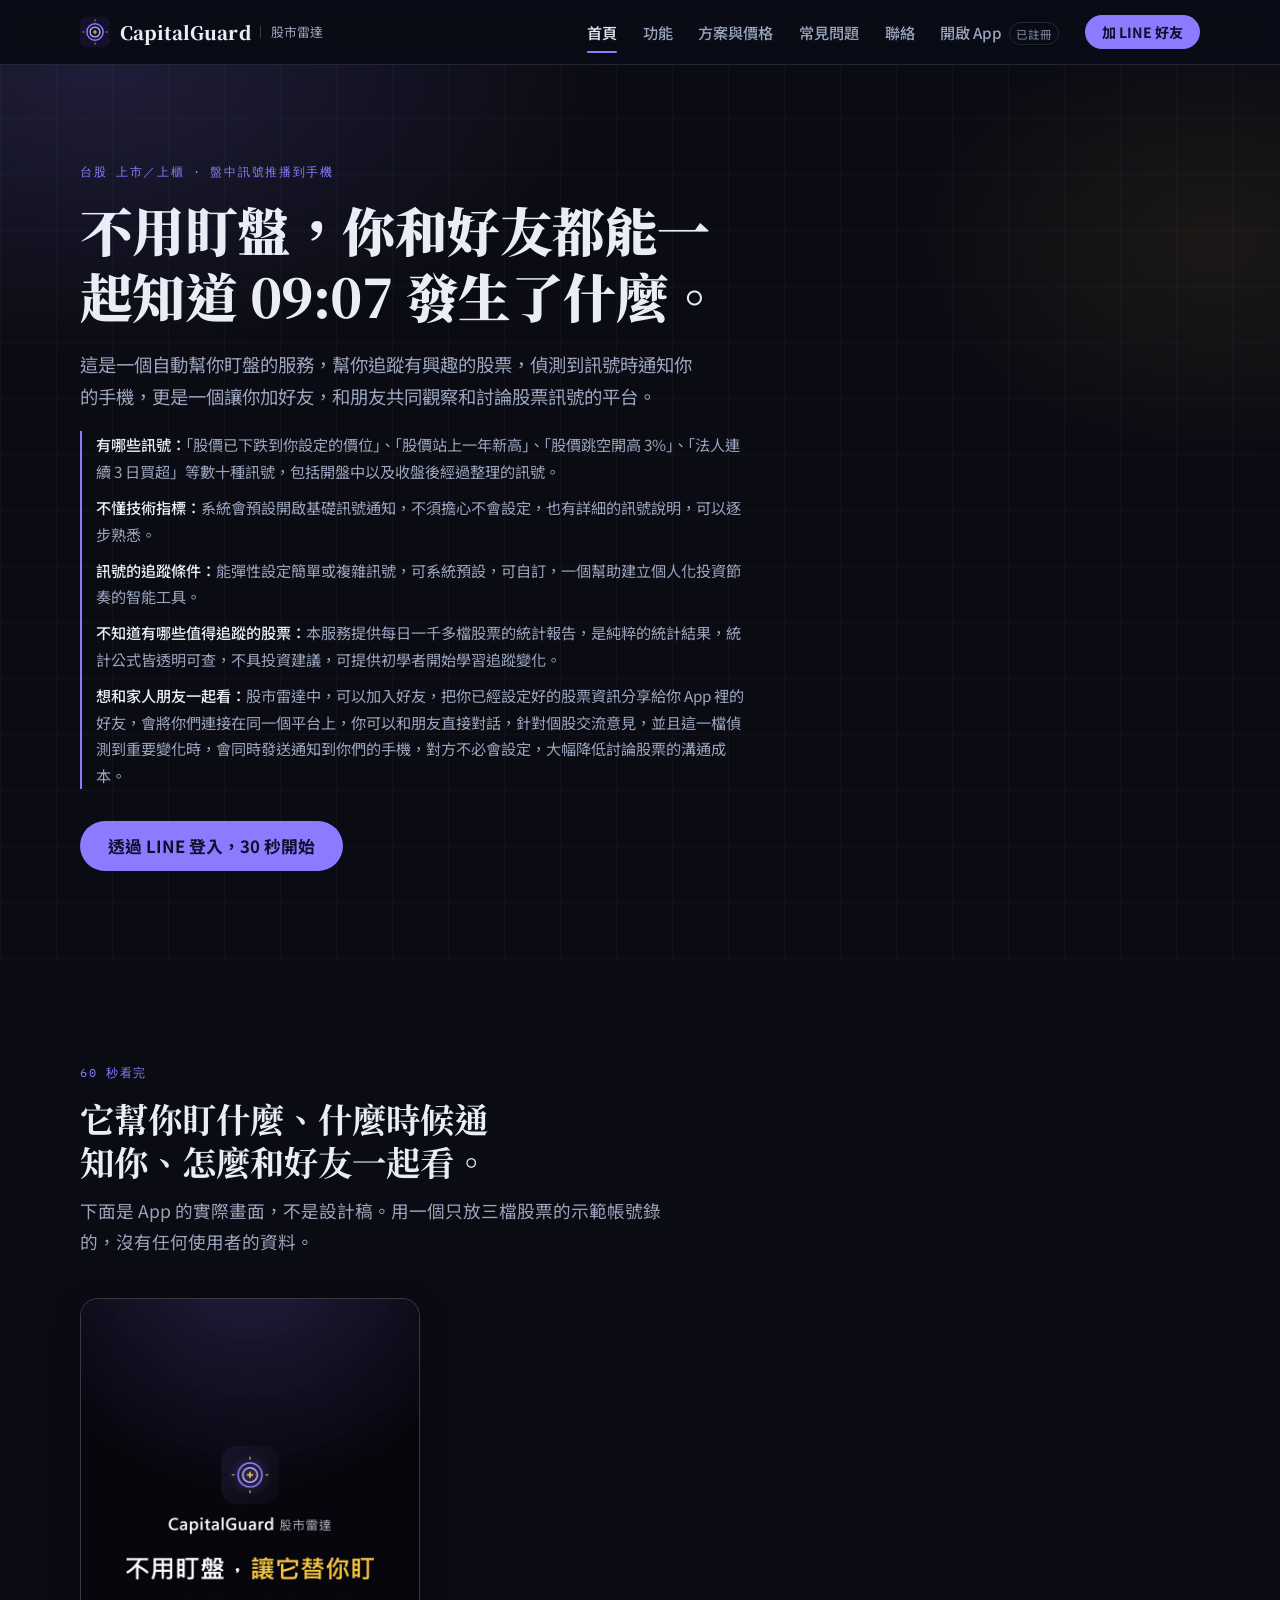
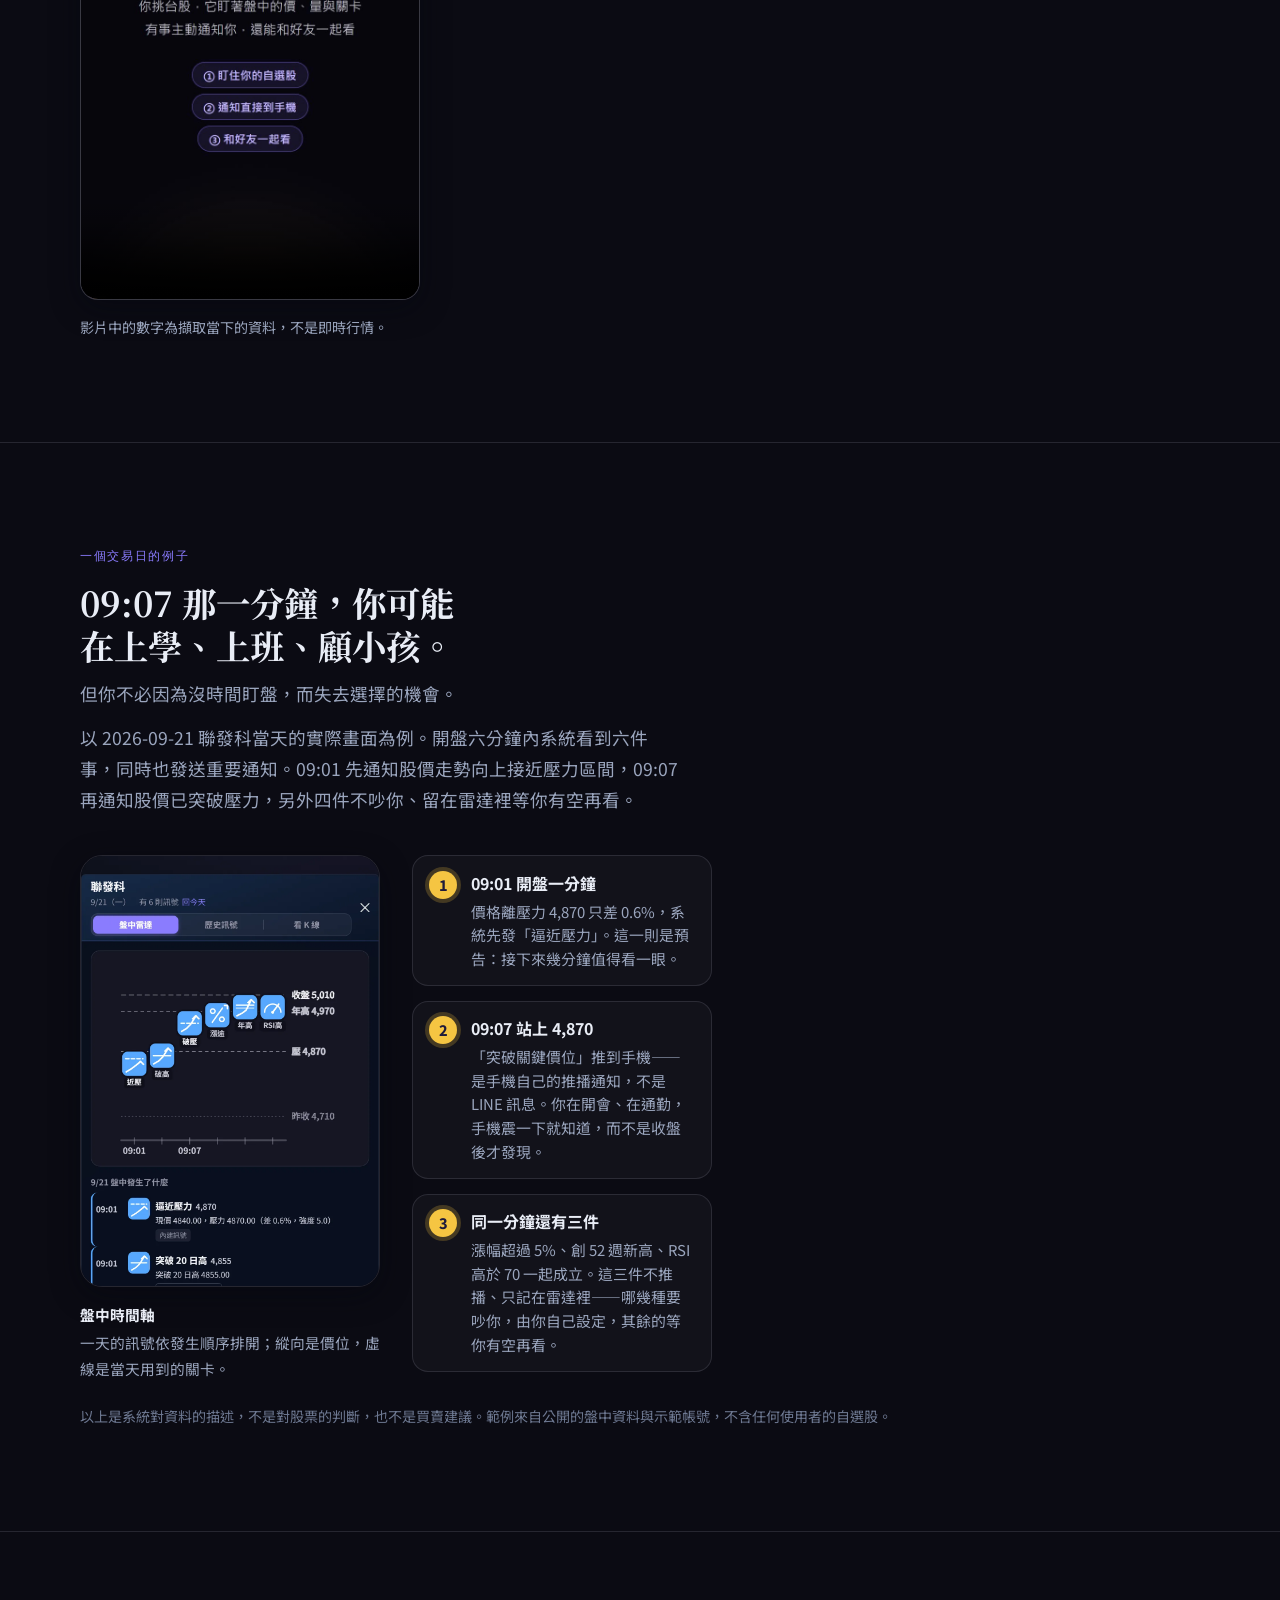
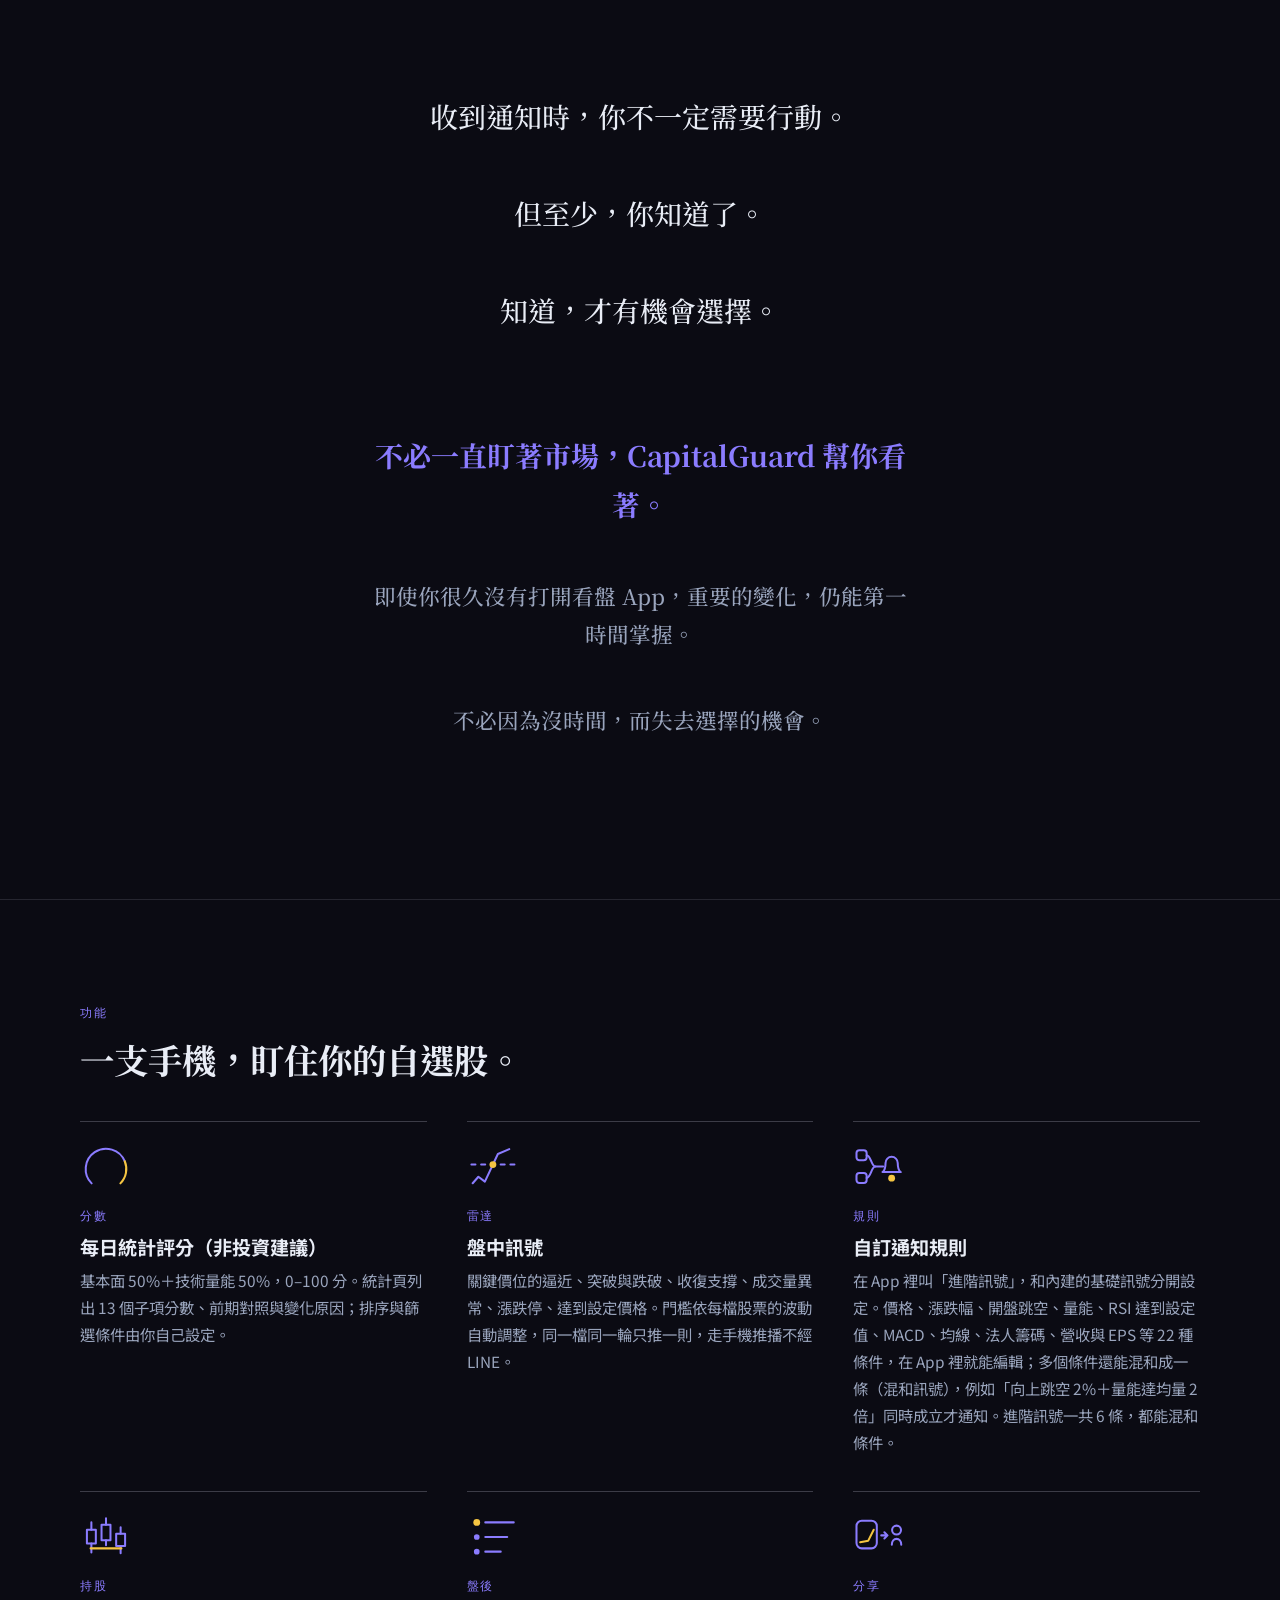
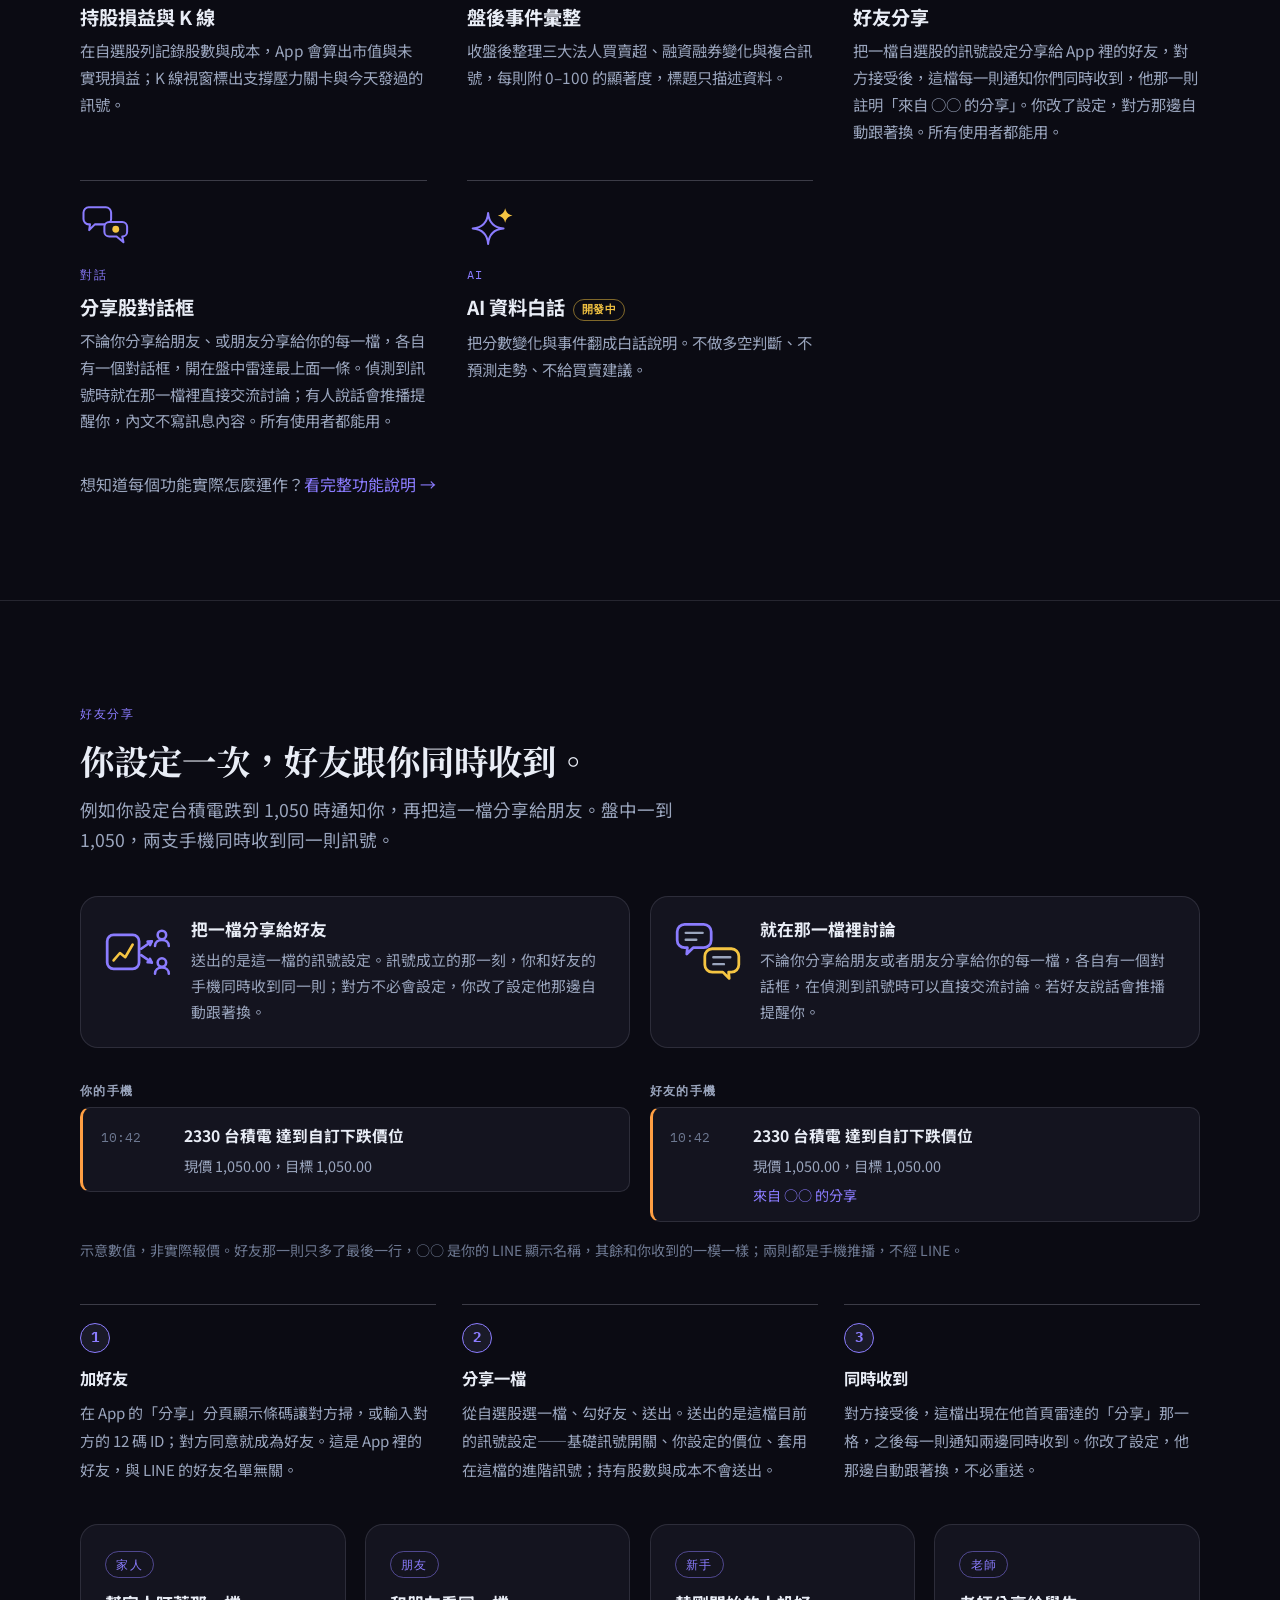
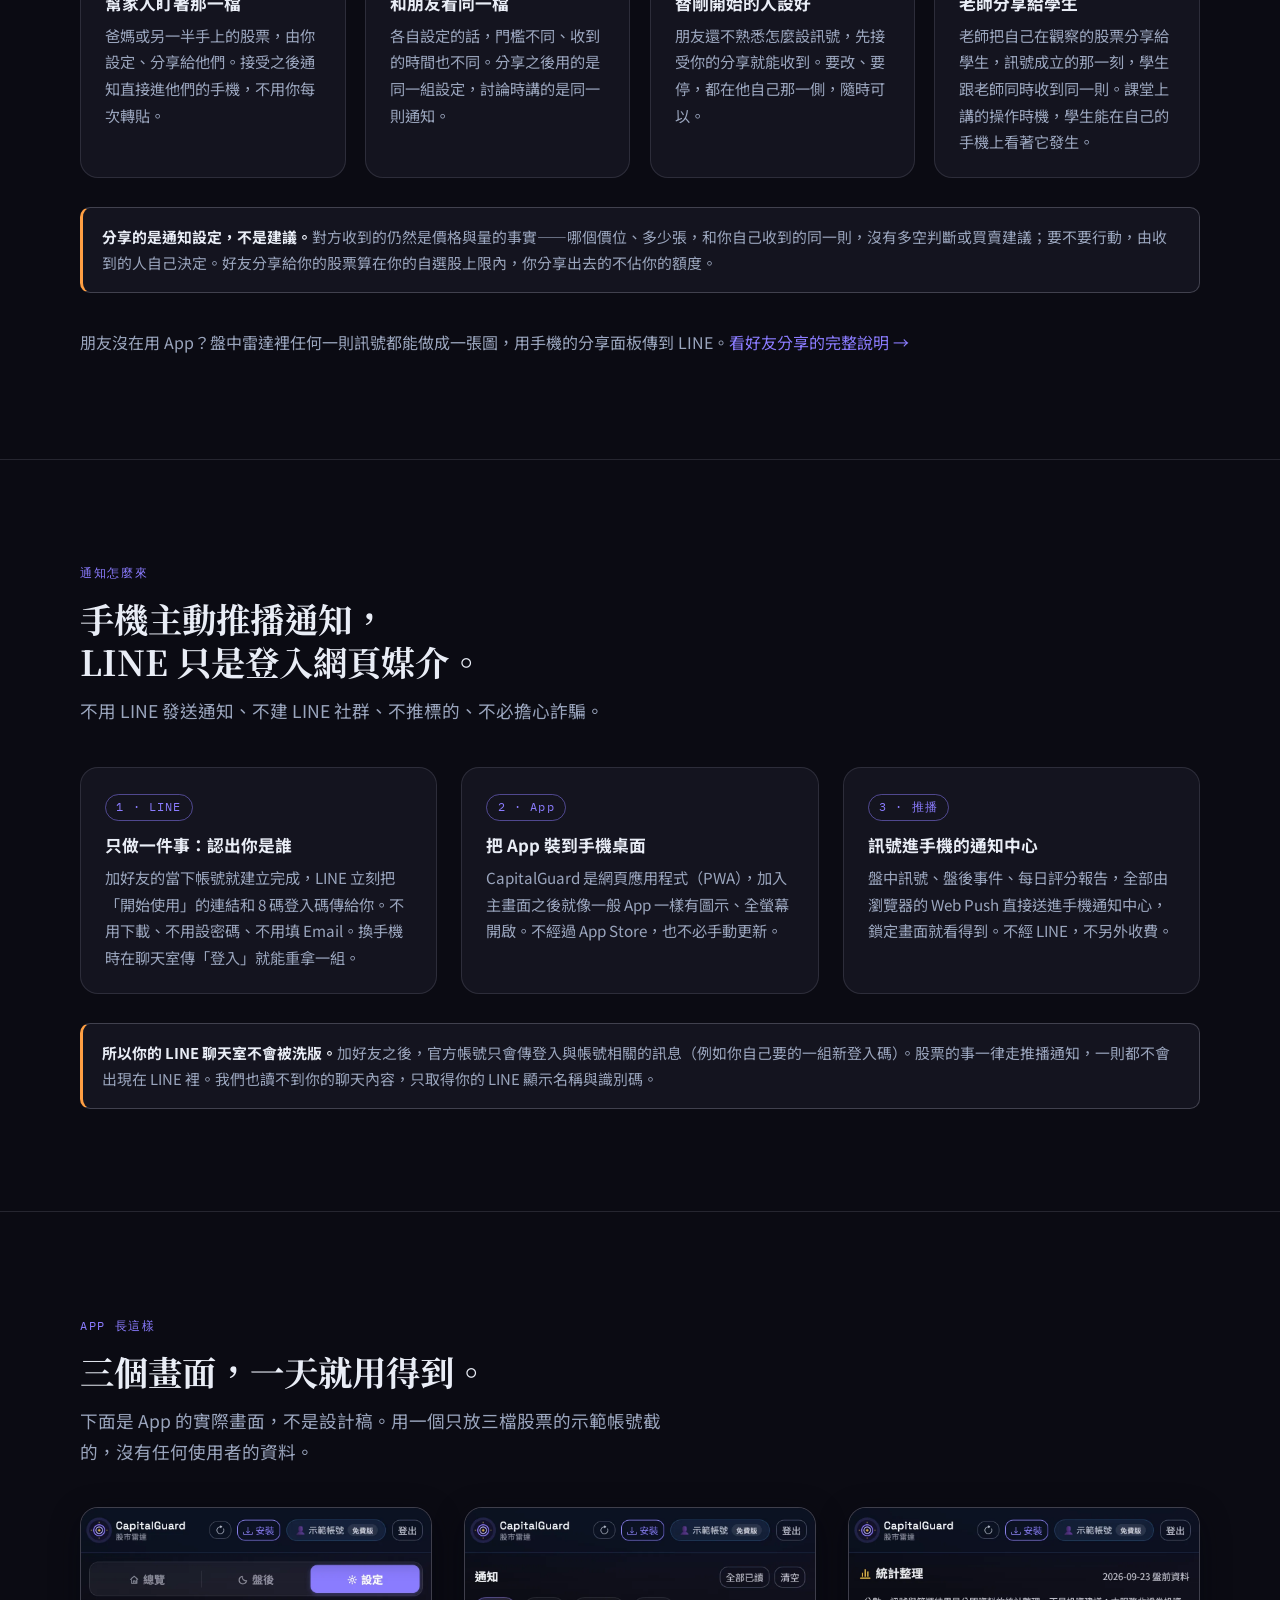
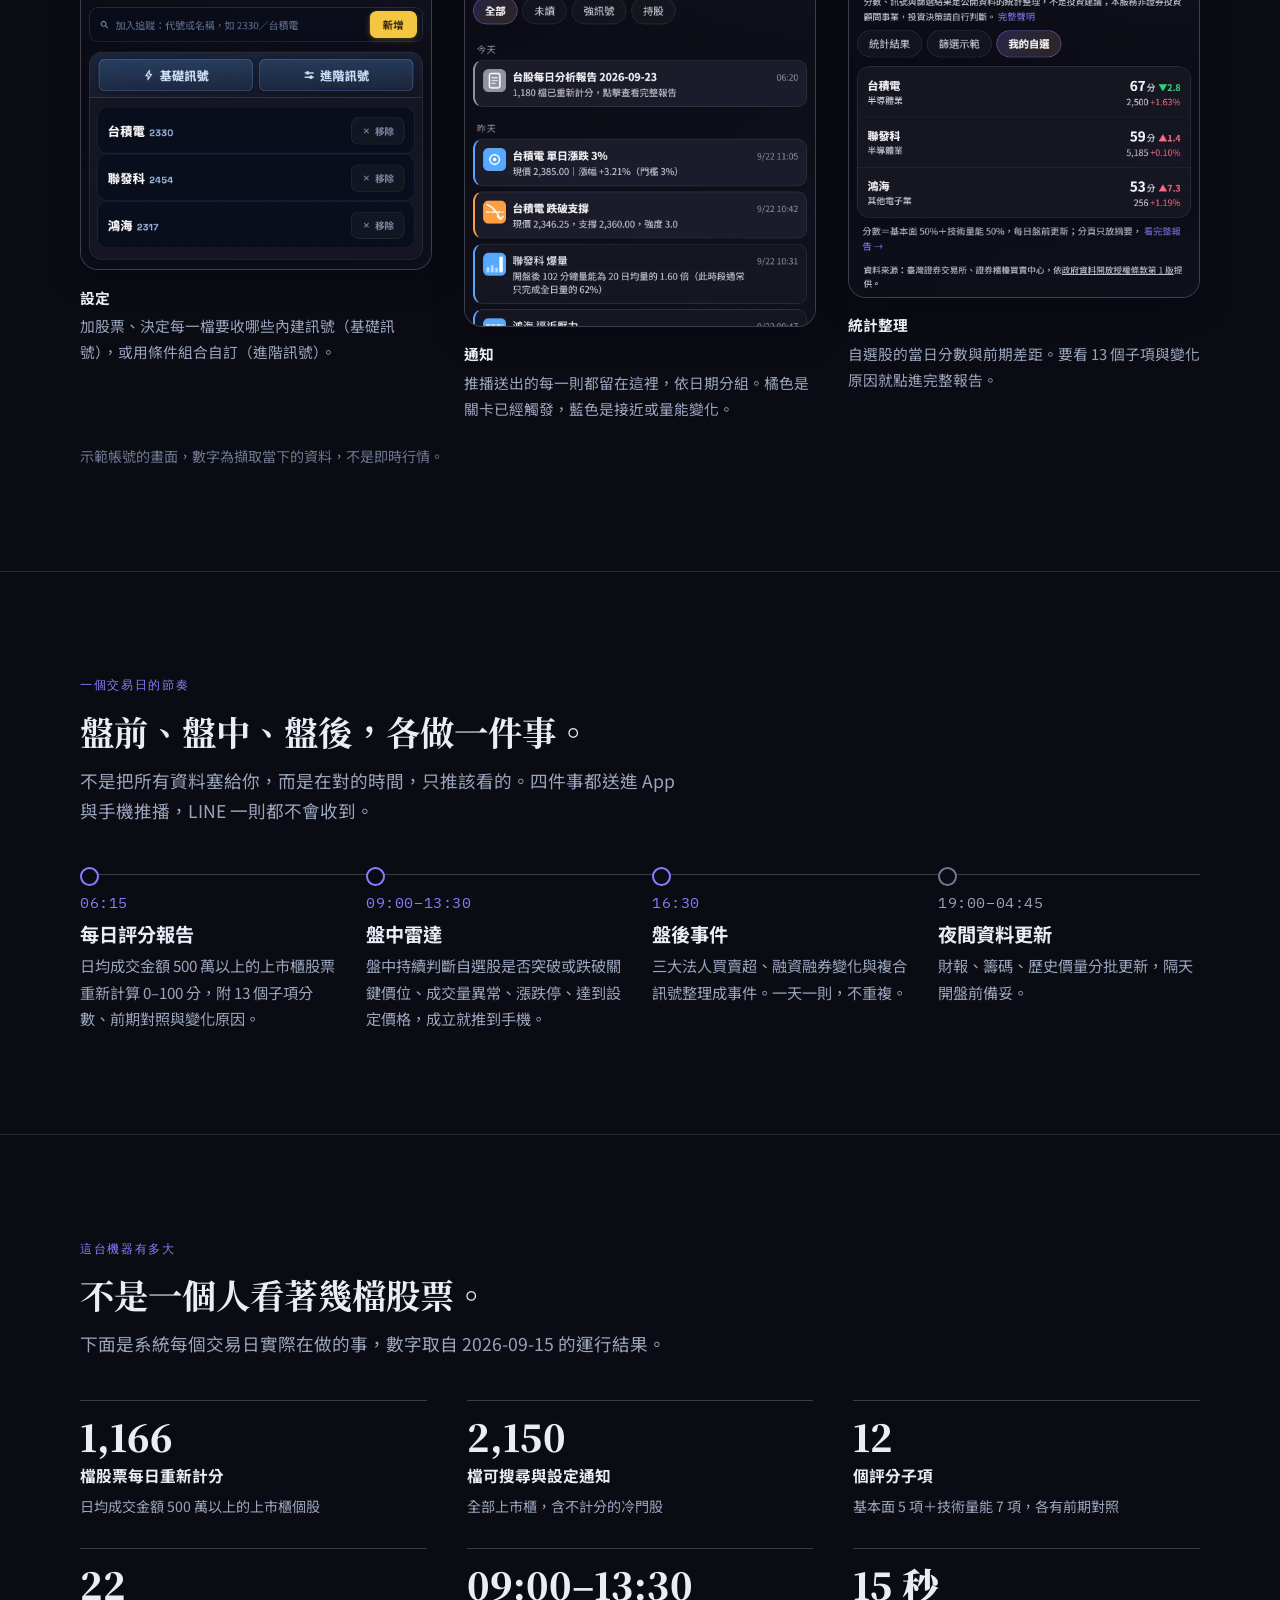
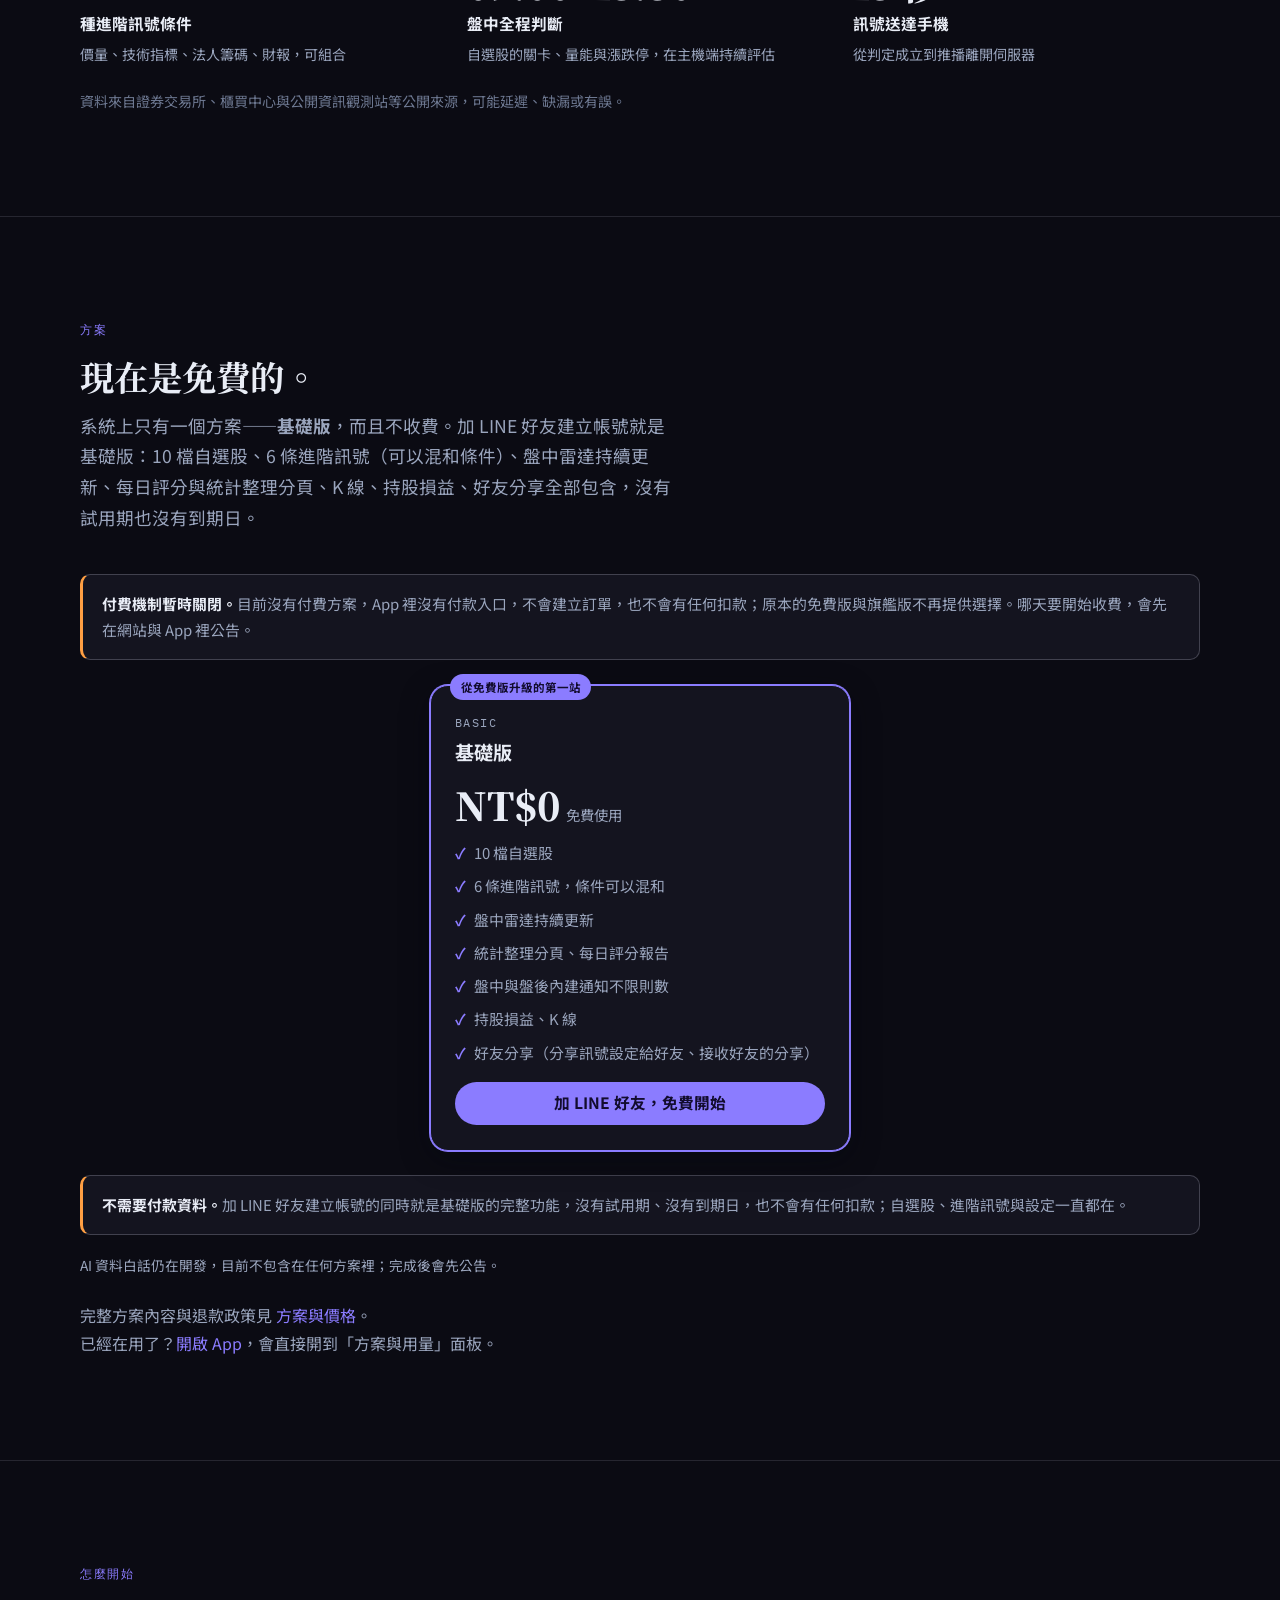
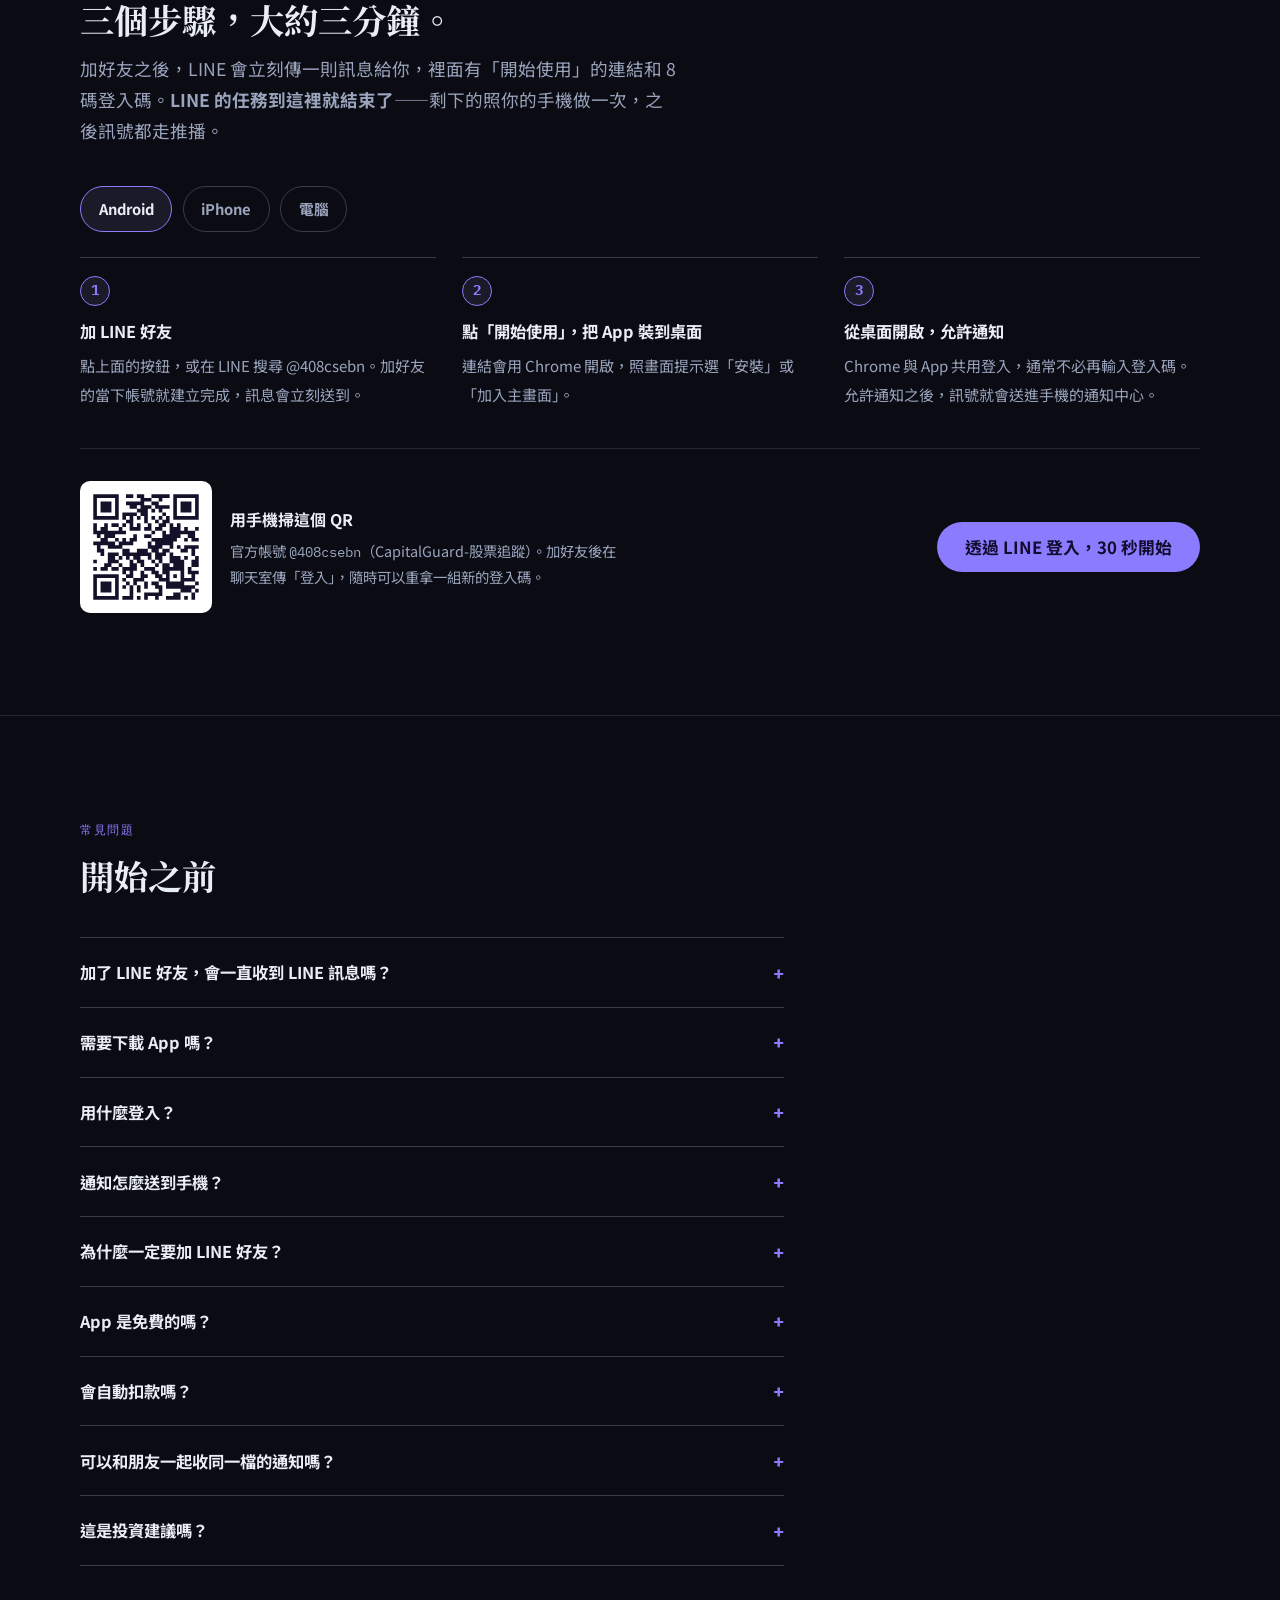
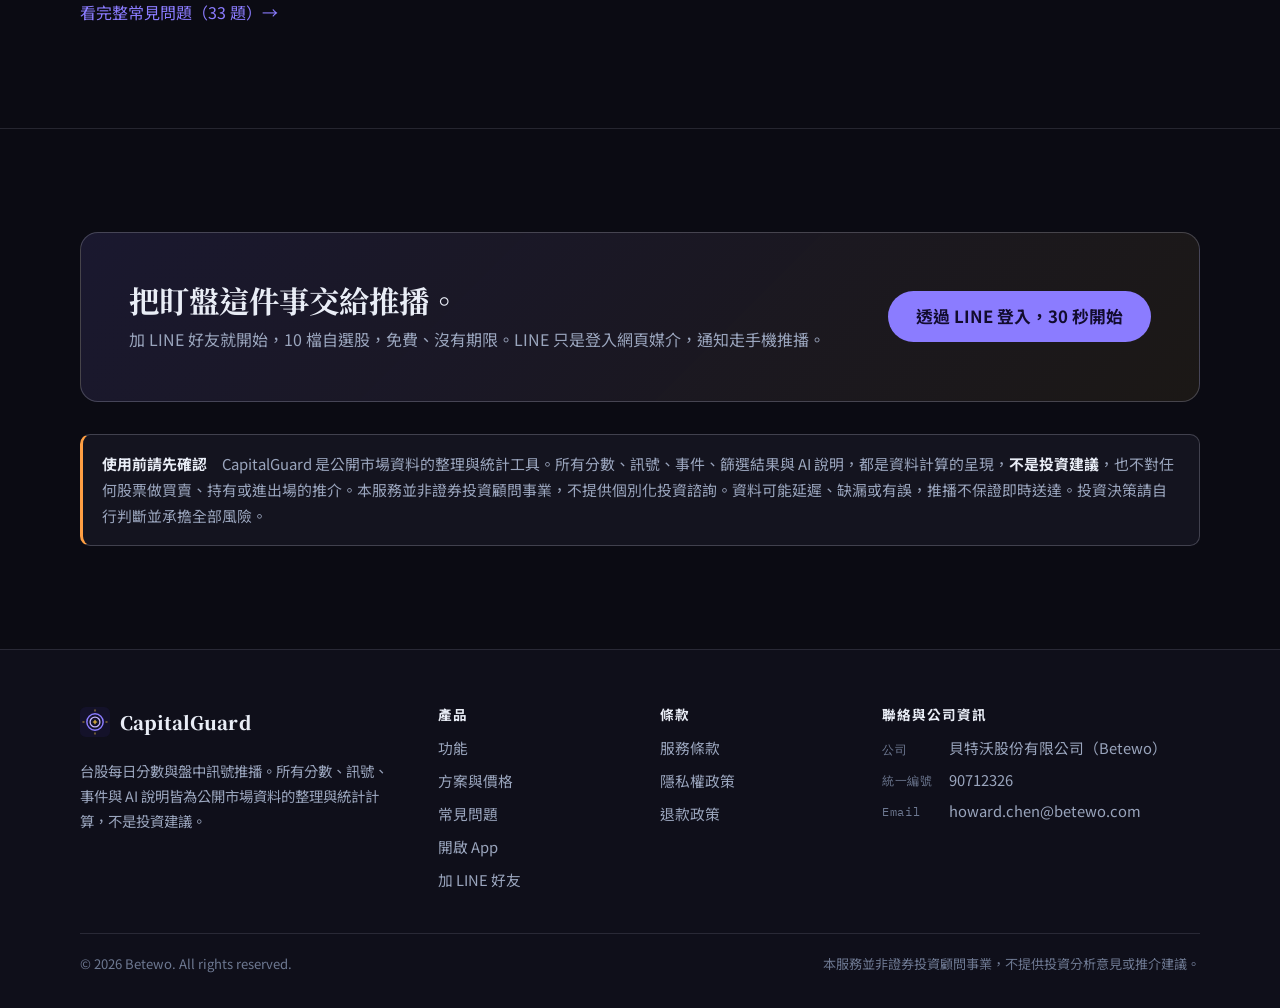
==== commit 5d3dffb7: "deploy site from betewo-web/CapitalGuard@a522ba0edba3352b3c9bc6e7803dcd6891be3420" ====
--- a/index.html
+++ b/index.html
@@ -4,12 +4,12 @@
 <meta charset="utf-8">
 <meta name="viewport" content="width=device-width, initial-scale=1">
 <title>台股盤中訊號推播｜跌破支撐、爆量、漲跌停通知 - CapitalGuard</title>
-<meta name="description" content="不用盯盤，也知道盤中發生了什麼。自選股跌破支撐、爆量、漲跌停，條件成立 15 秒內推到手機。LINE 只用來建立帳號，股票通知走手機推播不經 LINE。免費方案沒有期限。">
+<meta name="description" content="不用盯盤，也知道盤中發生了什麼。自選股跌破支撐、爆量、漲跌停，條件成立 15 秒內推到手機。LINE 只用來建立帳號，股票通知走手機推播不經 LINE。目前全部功能免費開放，沒有付費方案。">
 <link rel="canonical" href="https://betewo-web.github.io/betewo-site/index.html">
 <meta property="og:type" content="website">
 <meta property="og:site_name" content="CapitalGuard 股市雷達">
 <meta property="og:title" content="不用盯盤，你和好友都能一起知道 09:07 發生了什麼。">
-<meta property="og:description" content="自選股跌破支撐、爆量、漲跌停，條件成立 15 秒內推到手機。LINE 只用來建立帳號，股票通知走手機推播不經 LINE。免費方案沒有期限。">
+<meta property="og:description" content="自選股跌破支撐、爆量、漲跌停，條件成立 15 秒內推到手機。LINE 只用來建立帳號，股票通知走手機推播不經 LINE。目前全部功能免費開放，沒有付費方案。">
 <meta property="og:url" content="https://betewo-web.github.io/betewo-site/index.html">
 <meta property="og:image" content="https://betewo-web.github.io/betewo-site/og-cover.png?v=2">
 <meta property="og:image:width" content="1200">
@@ -21,7 +21,7 @@
 <link rel="preconnect" href="https://fonts.googleapis.com">
 <link rel="preconnect" href="https://fonts.gstatic.com" crossorigin>
 <link rel="stylesheet" href="https://fonts.googleapis.com/css2?family=IBM+Plex+Mono:wght@400;500;700&family=Noto+Sans+TC:wght@400;500;700&family=Noto+Serif+TC:wght@700;900&display=swap">
-<link rel="stylesheet" href="site.css?v=17">
+<link rel="stylesheet" href="site.css?v=18">
 </head>
 <body>
 <header class="site-head">
@@ -132,7 +132,7 @@
         <svg class="feature-art" viewBox="0 0 64 64" fill="none" stroke-linecap="round" stroke-linejoin="round" aria-hidden="true"> <rect x="4.3" y="11.25" width="12.5" height="12.5" rx="3.6" stroke="var(--accent)" stroke-width="2.5"/> <rect x="4.3" y="39.25" width="12.5" height="12.5" rx="3.6" stroke="var(--accent)" stroke-width="2.5"/> <path d="M16.8 17.5C22 17.5 22.5 31.5 27.5 31.5H37.2" stroke="var(--accent)" stroke-width="2.5"/> <path d="M16.8 45.5C22 45.5 22.5 31.5 27.5 31.5" stroke="var(--accent)" stroke-width="2.5"/> <path d="M40.05 27A7.5 7.5 0 0 1 55.05 27C55.05 35.75 58.8 38.25 58.8 38.25H36.3C36.3 38.25 40.05 35.75 40.05 27Z" stroke="var(--accent)" stroke-width="2.5"/> <circle cx="47.55" cy="45.7" r="4.2" fill="var(--accent-2)" stroke="none"/> </svg>
         <span class="eyebrow">規則</span>
         <h3>自訂通知規則</h3>
-        <p>在 App 裡叫「進階訊號」，和內建的基礎訊號分開設定。價格、漲跌幅、開盤跳空、量能、RSI 達到設定值、MACD、均線、法人籌碼、營收與 EPS 等 22 種條件，在 App 裡就能編輯；多個條件還能混和成一條（混和訊號），例如「向上跳空 2%＋量能達均量 2 倍」同時成立才通知。三個方案都是 6 條、都能混和。</p>
+        <p>在 App 裡叫「進階訊號」，和內建的基礎訊號分開設定。價格、漲跌幅、開盤跳空、量能、RSI 達到設定值、MACD、均線、法人籌碼、營收與 EPS 等 22 種條件，在 App 裡就能編輯；多個條件還能混和成一條（混和訊號），例如「向上跳空 2%＋量能達均量 2 倍」同時成立才通知。進階訊號一共 6 條，都能混和條件。</p>
       </div>
       <div class="feature">
         <svg class="feature-art" viewBox="0 0 64 64" fill="none" stroke-linecap="round" stroke-linejoin="round" aria-hidden="true"> <path d="M14 14V23M14 40V51" stroke="var(--accent)" stroke-width="2.5"/> <rect x="8.5" y="23" width="11" height="17" stroke="var(--accent)" stroke-width="2.5"/> <path d="M32 9V17M32 36V42" stroke="var(--accent)" stroke-width="2.5"/> <rect x="26.5" y="17" width="11" height="19" stroke="var(--accent)" stroke-width="2.5"/> <path d="M50 20V28M50 43V52" stroke="var(--accent)" stroke-width="2.5"/> <rect x="44.5" y="28" width="11" height="15" stroke="var(--accent)" stroke-width="2.5"/> <path d="M13 46H51" stroke="var(--accent-2)" stroke-width="2.5"/> </svg>
@@ -150,13 +150,13 @@
         <svg class="feature-art" viewBox="0 0 64 64" fill="none" stroke-linecap="round" stroke-linejoin="round" aria-hidden="true"> <rect x="4.3" y="12" width="25" height="34" rx="6.5" stroke="var(--accent)" stroke-width="2.5"/> <path d="M8.8 38.5L18.8 36.5L25.5 23" stroke="var(--accent-2)" stroke-width="2.5"/> <path d="M34.75 30H42M38.6 26.1L42.5 30L38.6 33.9" stroke="var(--accent)" stroke-width="2.5"/> <circle cx="53.6" cy="23.5" r="5.5" stroke="var(--accent)" stroke-width="2.5"/> <path d="M47.8 41.5C47.8 36.9 50.4 34.3 53.6 34.3C56.8 34.3 59.4 36.9 59.4 41.5" stroke="var(--accent)" stroke-width="2.5"/> </svg>
         <span class="eyebrow">分享</span>
         <h3>好友分享</h3>
-        <p>把一檔自選股的訊號設定分享給 App 裡的好友，對方接受後，這檔每一則通知你們同時收到，他那一則註明「來自 ○○ 的分享」。你改了設定，對方那邊自動跟著換。三個方案都能用。</p>
+        <p>把一檔自選股的訊號設定分享給 App 裡的好友，對方接受後，這檔每一則通知你們同時收到，他那一則註明「來自 ○○ 的分享」。你改了設定，對方那邊自動跟著換。所有使用者都能用。</p>
       </div>
       <div class="feature">
         <svg class="feature-art" viewBox="0 0 64 64" fill="none" stroke-linecap="round" stroke-linejoin="round" aria-hidden="true"> <path d="M10.8 9H31.8A6.5 6.5 0 0 1 38.3 15.5V23.5A6.5 6.5 0 0 1 31.8 30H18.3L11.3 37L12.3 30H10.8A6.5 6.5 0 0 1 4.3 23.5V15.5A6.5 6.5 0 0 1 10.8 9Z" stroke="var(--accent)" stroke-width="2.5"/> <path d="M36 27H52A6 6 0 0 1 58 33V39A6 6 0 0 1 52 45L53.5 52L45 45H36A6 6 0 0 1 30 39V33A6 6 0 0 1 36 27Z" fill="var(--surface)" stroke="var(--accent)" stroke-width="2.5"/> <circle cx="44" cy="36" r="4.2" fill="var(--accent-2)" stroke="none"/> </svg>
         <span class="eyebrow">對話</span>
         <h3>分享股對話框</h3>
-        <p>不論你分享給朋友、或朋友分享給你的每一檔，各自有一個對話框，開在盤中雷達最上面一條。偵測到訊號時就在那一檔裡直接交流討論；有人說話會推播提醒你，內文不寫訊息內容。三個方案都能用。</p>
+        <p>不論你分享給朋友、或朋友分享給你的每一檔，各自有一個對話框，開在盤中雷達最上面一條。偵測到訊號時就在那一檔裡直接交流討論；有人說話會推播提醒你，內文不寫訊息內容。所有使用者都能用。</p>
       </div>
       <div class="feature">
         <svg class="feature-art" viewBox="0 0 64 64" fill="none" stroke-linecap="round" stroke-linejoin="round" aria-hidden="true"> <path d="M26 16Q27.4 33.6 45 35Q27.4 36.4 26 54Q24.6 36.4 7 35Q24.6 33.6 26 16Z" stroke="var(--accent)" stroke-width="2.5"/> <path d="M47 10Q48.4 17.6 56 19Q48.4 20.4 47 28Q45.6 20.4 38 19Q45.6 17.6 47 10Z" fill="var(--accent-2)" stroke="none"/> </svg>
@@ -356,57 +356,29 @@
   <div class="wrap">
     <div class="section-head">
       <span class="eyebrow">方案</span>
-      <h2>免費開始，需要再升級。</h2>
-      <p class="lead">新加入就直接開通<b>目標偵測雷達（專業版）免費體驗一個月</b>，不需要填付款資料；到期不會自動扣款，會自動變回標準雷達（免費版），App 可以繼續使用。免費版就能體驗盤中訊號和通知帶來的便利，讓CapitalGuard-股市雷達幫你看著。進階訊號與通知則數三個方案都一樣（6 條、都能混和條件、都不限則數）；需要放更多股票，或想看 K 線、每日評分、全市場的統計整理與盤中持續更新，再升級。月費制，隨時可以取消，本站不儲存信用卡資料。</p>
-    </div>
-    <p class="notice" style="margin-bottom:1.6rem"><b>線上刷卡付款暫停開放中。</b>免費體驗中，目前暫不收線上信用卡付款——不會建立訂單，也不會扣款。免費版與免費體驗照常使用；想先用付費方案的完整功能，請<a href="contact.html">來信</a>由我們為你開通。開放後會在這裡公告。</p>
-    <div class="plans">
-  <div class="plan">
-    <div class="plan-name">Free<b>標準雷達（免費版）</b></div>
-    <div class="price">NT$0<small>永久免費</small></div>
-    <ul>
-      <li>3 檔自選股</li>
-      <li>6 條進階訊號，條件可混和（與付費方案相同）</li>
-      <li>盤中雷達：開啟 App 或收到通知時更新</li>
-      <li>不含每日評分、統計整理分頁與 K 線</li>
-      <li>盤中與盤後內建通知不限則數、持股損益</li>
-      <li>好友分享（與付費方案相同）</li>
-    </ul>
-    <a class="btn btn-ghost" href="https://line.me/R/ti/p/@408csebn" data-cg="plan-free">加 LINE 好友，免費開始</a>
-  </div>
+      <h2>現在是免費的。</h2>
+      <p class="lead">系統上只有一個方案——<b>基礎版</b>，而且不收費。加 LINE 好友建立帳號就是基礎版：10 檔自選股、6 條進階訊號（可以混和條件）、盤中雷達持續更新、每日評分與統計整理分頁、K 線、持股損益、好友分享全部包含，沒有試用期也沒有到期日。</p>
+    </div>
+    <p class="notice" style="margin-bottom:1.6rem"><b>付費機制暫時關閉。</b>目前沒有付費方案，App 裡沒有付款入口，不會建立訂單，也不會有任何扣款；原本的免費版與旗艦版不再提供選擇。哪天要開始收費，會先在網站與 App 裡公告。</p>
+    <div class="plans plans-one">
   <div class="plan lift">
-    <div class="plan-name">Pro<b>目標偵測雷達（專業版）</b></div>
-    <div class="price">NT$69<small>／月</small></div>
-    <p class="plan-pitch">目標偵測雷達（專業版）適合持股加觀察名單超過 3 檔的人：NT$69／月、10 檔自選股、6 條進階訊號。</p>
+    <div class="plan-name">Basic<b>基礎版</b></div>
+    <div class="price">NT$0<small>免費使用</small></div>
     <ul>
       <li>10 檔自選股</li>
-      <li>6 條進階訊號，條件可混和（三個方案相同）</li>
+      <li>6 條進階訊號，條件可以混和</li>
       <li>盤中雷達持續更新</li>
-      <li>統計整理分頁</li>
-      <li>盤中與盤後通知、每日評分報告、持股損益、K 線</li>
-      <li>好友分享</li>
-      <li>新用戶直接開通，免費體驗一個月（25 個交易日）</li>
+      <li>統計整理分頁、每日評分報告</li>
+      <li>盤中與盤後內建通知不限則數</li>
+      <li>持股損益、K 線</li>
+      <li>好友分享（分享訊號設定給好友、接收好友的分享）</li>
     </ul>
-    <a class="btn btn-primary" href="https://line.me/R/ti/p/@408csebn" data-cg="plan-pro">加 LINE 好友開始</a>
-  </div>
-  <div class="plan">
-    <div class="plan-name">Premium<b>廣域追蹤雷達（旗艦版）</b></div>
-    <div class="price">NT$199<small>／月</small></div>
-    <p class="plan-pitch">廣域追蹤雷達（旗艦版）適合持股加觀察名單超過 10 檔的人：NT$199／月、30 檔自選股、6 條進階訊號。</p>
-    <ul>
-      <li>30 檔自選股</li>
-      <li>6 條進階訊號，條件可混和（三個方案相同）</li>
-      <li>盤中雷達持續更新</li>
-      <li>統計整理分頁</li>
-      <li>盤中與盤後通知、每日評分報告、持股損益、K 線</li>
-      <li>好友分享</li>
-    </ul>
-    <a class="btn btn-primary" href="https://line.me/R/ti/p/@408csebn" data-cg="plan-premium">加 LINE 好友開始</a>
+    <a class="btn btn-primary" href="https://line.me/R/ti/p/@408csebn" data-cg="plan-pro">加 LINE 好友，免費開始</a>
   </div>
 </div>
-    <p class="notice" style="margin-top:1.5rem"><b>新用戶直接開通專業版免費體驗一個月。</b>加 LINE 好友建立帳號的同時就開通目標偵測雷達（專業版）的完整功能，期間是 25 個交易日（約一個月），全程不需要填付款資料，也不會建立任何訂單。體驗到期<b>不會自動扣款</b>，方案會自動變回標準雷達（免費版），自選股、進階訊號與設定都保留，App 可以繼續使用；想留著完整功能再自己升級就好。</p>
+    <p class="notice" style="margin-top:1.5rem"><b>不需要付款資料。</b>加 LINE 好友建立帳號的同時就是基礎版的完整功能，沒有試用期、沒有到期日，也不會有任何扣款；自選股、進階訊號與設定一直都在。</p>
     <p class="muted plan-soon">AI 資料白話仍在開發，目前不包含在任何方案裡；完成後會先公告。</p>
-    <p class="muted" style="margin-top:1.5rem">完整比較表、付款方式與退款政策見 <a href="pricing.html">方案與價格</a>。<br>已經在用了？<a href="https://betewo-web.github.io/CapitalGuard-pages/watchlist.html?plan=pro" data-cg="open-app-plan">開啟 App</a>，會直接開到「方案與用量」面板。</p>
+    <p class="muted" style="margin-top:1.5rem">完整方案內容與退款政策見 <a href="pricing.html">方案與價格</a>。<br>已經在用了？<a href="https://betewo-web.github.io/CapitalGuard-pages/watchlist.html?plan=pro" data-cg="open-app-plan">開啟 App</a>，會直接開到「方案與用量」面板。</p>
   </div>
 </section>
 
@@ -492,16 +464,16 @@
         <div class="a">因為帳號與登入碼都由 LINE 官方帳號發送，這是唯一的註冊入口。好處是不必設密碼、不必填 Email，換手機時在聊天室傳「登入」就能重拿一組碼。LINE 只負責認證這一件事，收訊還是走手機推播。</div>
       </details>
       <details>
-        <summary>免費版能用多久？</summary>
-        <div class="a">沒有期限。標準雷達（免費版）有 3 檔自選股，進階訊號與付費方案一樣是 6 條、一樣能混和條件，盤中與盤後內建通知（不限則數）與持股損益都能用；K 線、每日評分、統計整理分頁與盤中雷達持續更新是付費方案的功能。</div>
-      </details>
-      <details>
-        <summary>付費後可以取消嗎？</summary>
-        <div class="a">隨時可以。取消後服務保留到當期結束，下期不再扣款。當期月費不按比例退還，詳見<a href="pricing.html#refund">退款政策</a>。</div>
+        <summary>App 是免費的嗎？</summary>
+        <div class="a">是。目前所有功能免費開放，系統上只有「基礎版」一個方案：10 檔自選股、6 條進階訊號（可以混和條件）、盤中與盤後內建通知（不限則數）、盤中雷達持續更新、每日評分與統計整理分頁、持股損益、K 線、好友分享都包含。沒有使用期限，也不會扣款。</div>
+      </details>
+      <details>
+        <summary>會自動扣款嗎？</summary>
+        <div class="a">不會。目前沒有付費方案，也沒有任何付款流程：App 裡沒有付款入口，我們這裡也沒有你的付款資料。哪天要開始收費會先公告，相關規則見<a href="pricing.html#refund">退款政策</a>。</div>
       </details>
       <details>
         <summary>可以和朋友一起收同一檔的通知嗎？</summary>
-        <div class="a">可以。把一檔自選股的訊號設定分享給 App 裡的好友，對方接受後，這檔每一則通知你們同時收到，他那一則註明「來自 ○○ 的分享」。你改了設定，對方那邊自動跟著換。三個方案都能用；好友分享給你的股票算在你的自選股上限內。更多見<a href="faq.html#share">常見問題的「好友分享」</a>。</div>
+        <div class="a">可以。把一檔自選股的訊號設定分享給 App 裡的好友，對方接受後，這檔每一則通知你們同時收到，他那一則註明「來自 ○○ 的分享」。你改了設定，對方那邊自動跟著換。所有使用者都能用；好友分享給你的股票算在你的自選股上限內。更多見<a href="faq.html#share">常見問題的「好友分享」</a>。</div>
       </details>
       <details>
         <summary>這是投資建議嗎？</summary>
@@ -517,7 +489,7 @@
     <div class="cta-band">
       <div>
         <h2>把盯盤這件事交給推播。</h2>
-        <p>加 LINE 好友就開始，3 檔自選股免費，沒有期限。LINE 只是登入網頁媒介，通知走手機推播。</p>
+        <p>加 LINE 好友就開始，10 檔自選股，免費、沒有期限。LINE 只是登入網頁媒介，通知走手機推播。</p>
       </div>
       <a class="btn btn-primary btn-lg" href="https://line.me/R/ti/p/@408csebn" data-cg="add-friend-foot">透過 LINE 登入，30 秒開始</a>
     </div>
--- a/site.css
+++ b/site.css
@@ -238,6 +238,8 @@
 .plans { display: grid; grid-template-columns: repeat(3, 1fr); gap: 1.2rem; align-items: stretch; }
 /* 專業版收起後只剩兩張：置中、別把兩張拉到全寬 */
 .plans.plans-two { grid-template-columns: repeat(2, minmax(0, 340px)); justify-content: center; }
+/* 單一方案（2026-10-20）：只有一張卡，三欄格會把它拉得比內容還寬 */
+.plans.plans-one { grid-template-columns: minmax(0, 420px); justify-content: center; }
 .plan-pitch { margin: 0.2rem 0 0.9rem; font-size: 0.88rem; color: var(--text); line-height: 1.55; }
 .plan-soon { margin-top: 1.1rem; font-size: 0.86rem; }
 .plan {
@@ -262,6 +264,7 @@
      min-content 寬，卡片因此會比視窗寬、右邊連同按鈕被切掉。原本的 .plans-two 用
      minmax(0, 340px) 正是為了這件事。 */
   .plans,
+  .plans.plans-one,
   .plans.plans-two { grid-template-columns: minmax(0, 1fr); max-width: 460px; margin-inline: auto; }
   .plan.lift { order: -1; }
 }
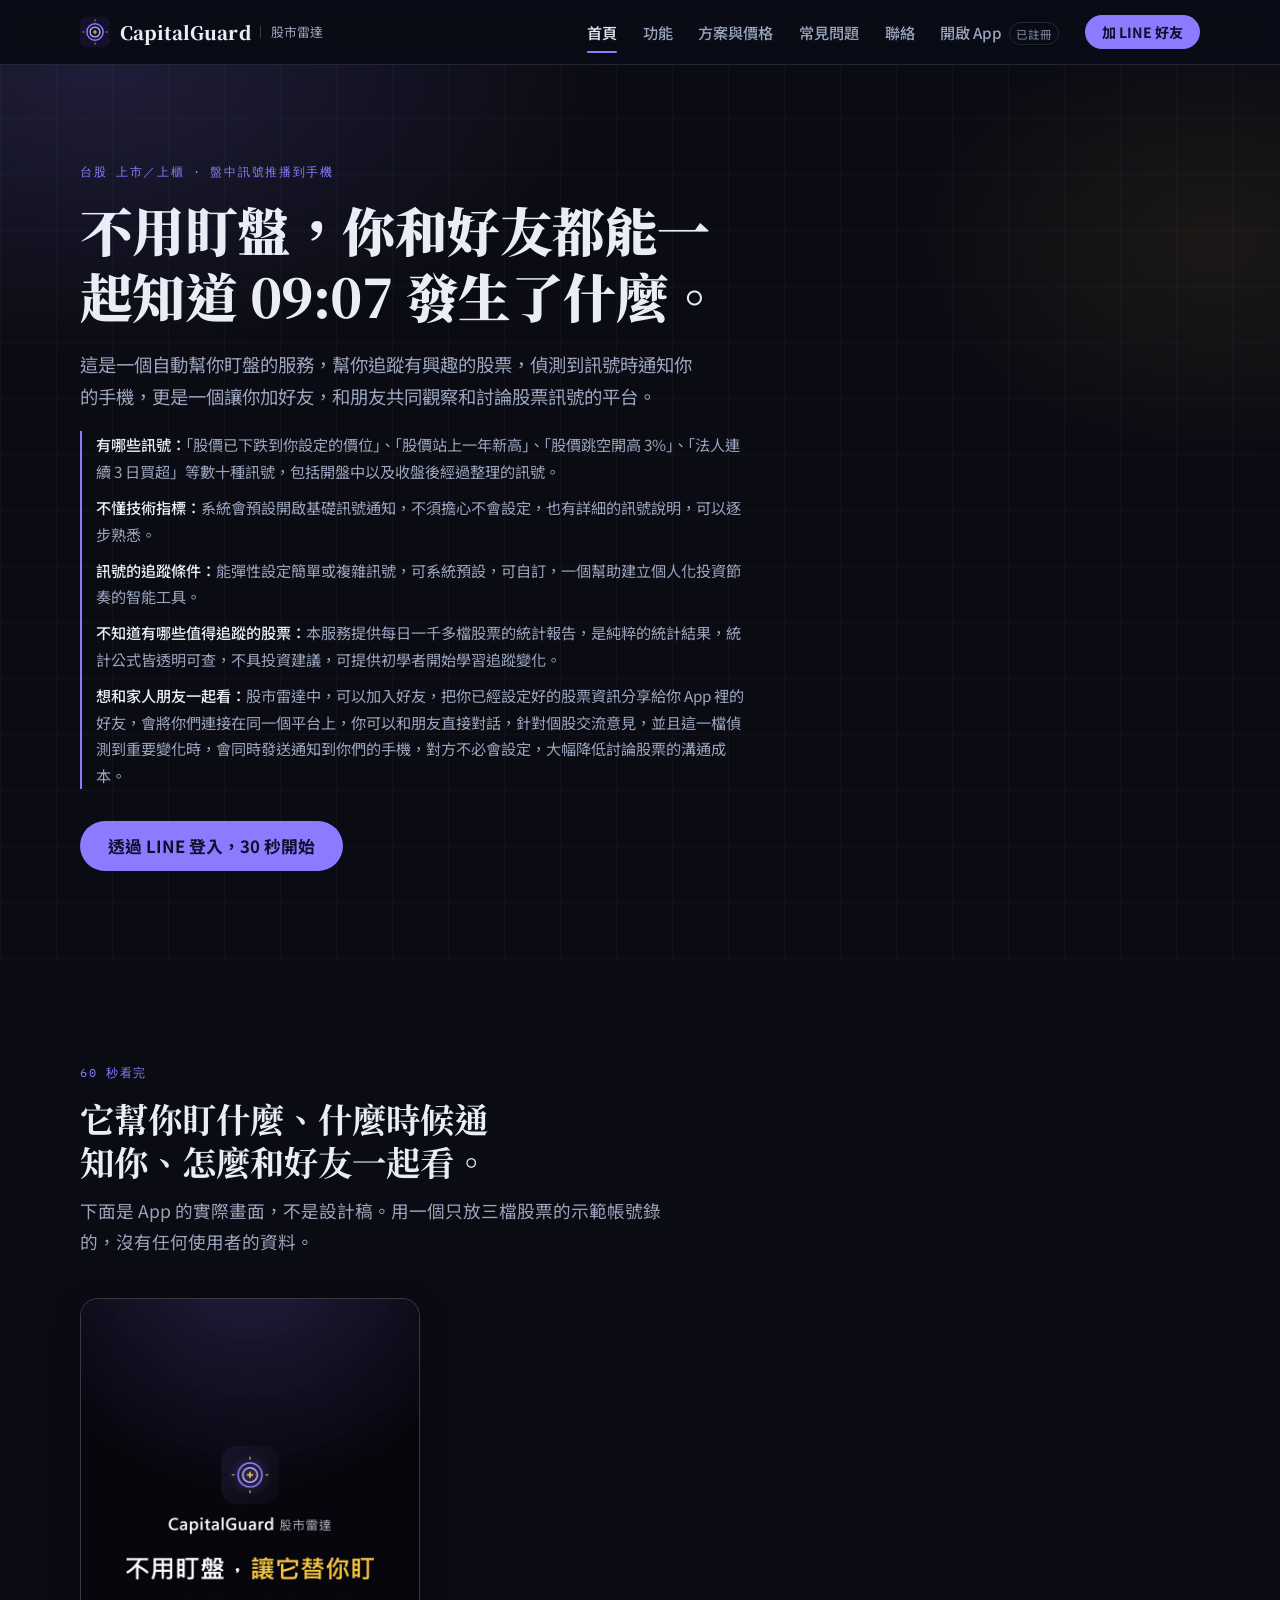
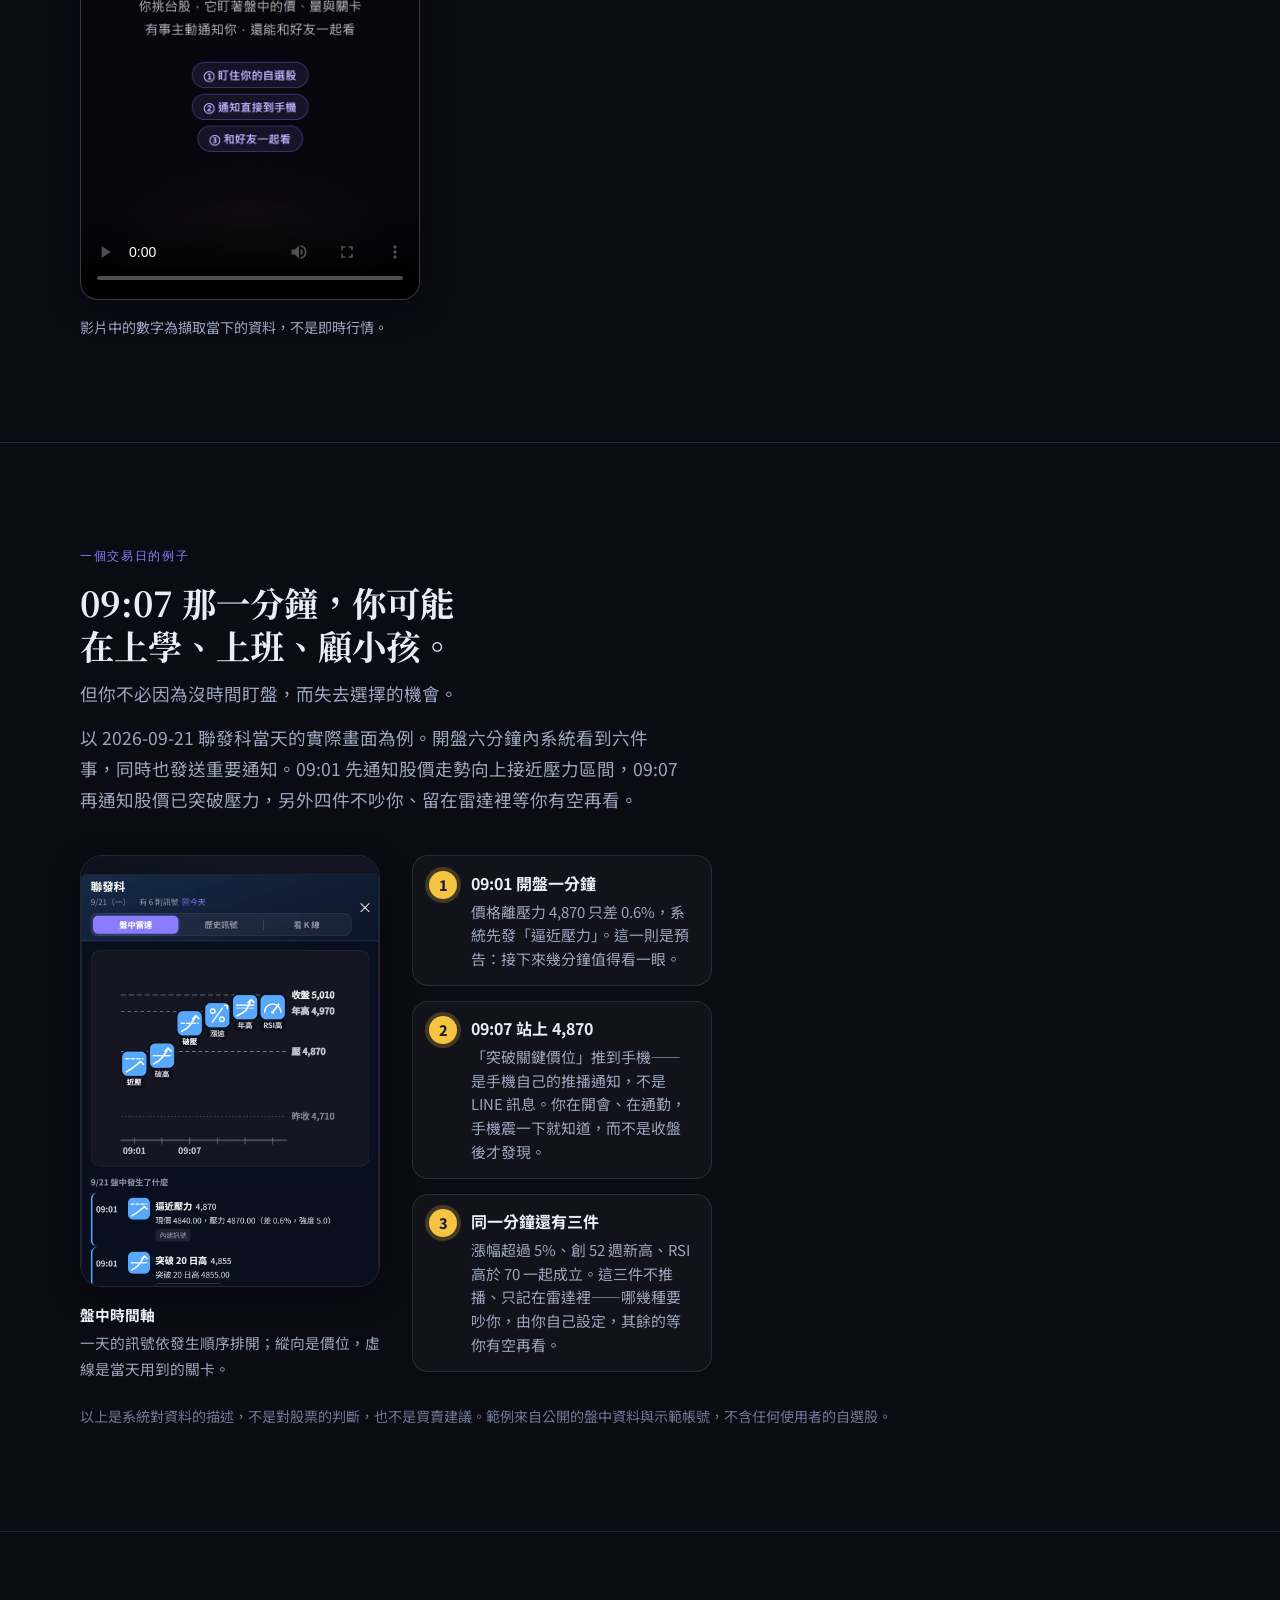
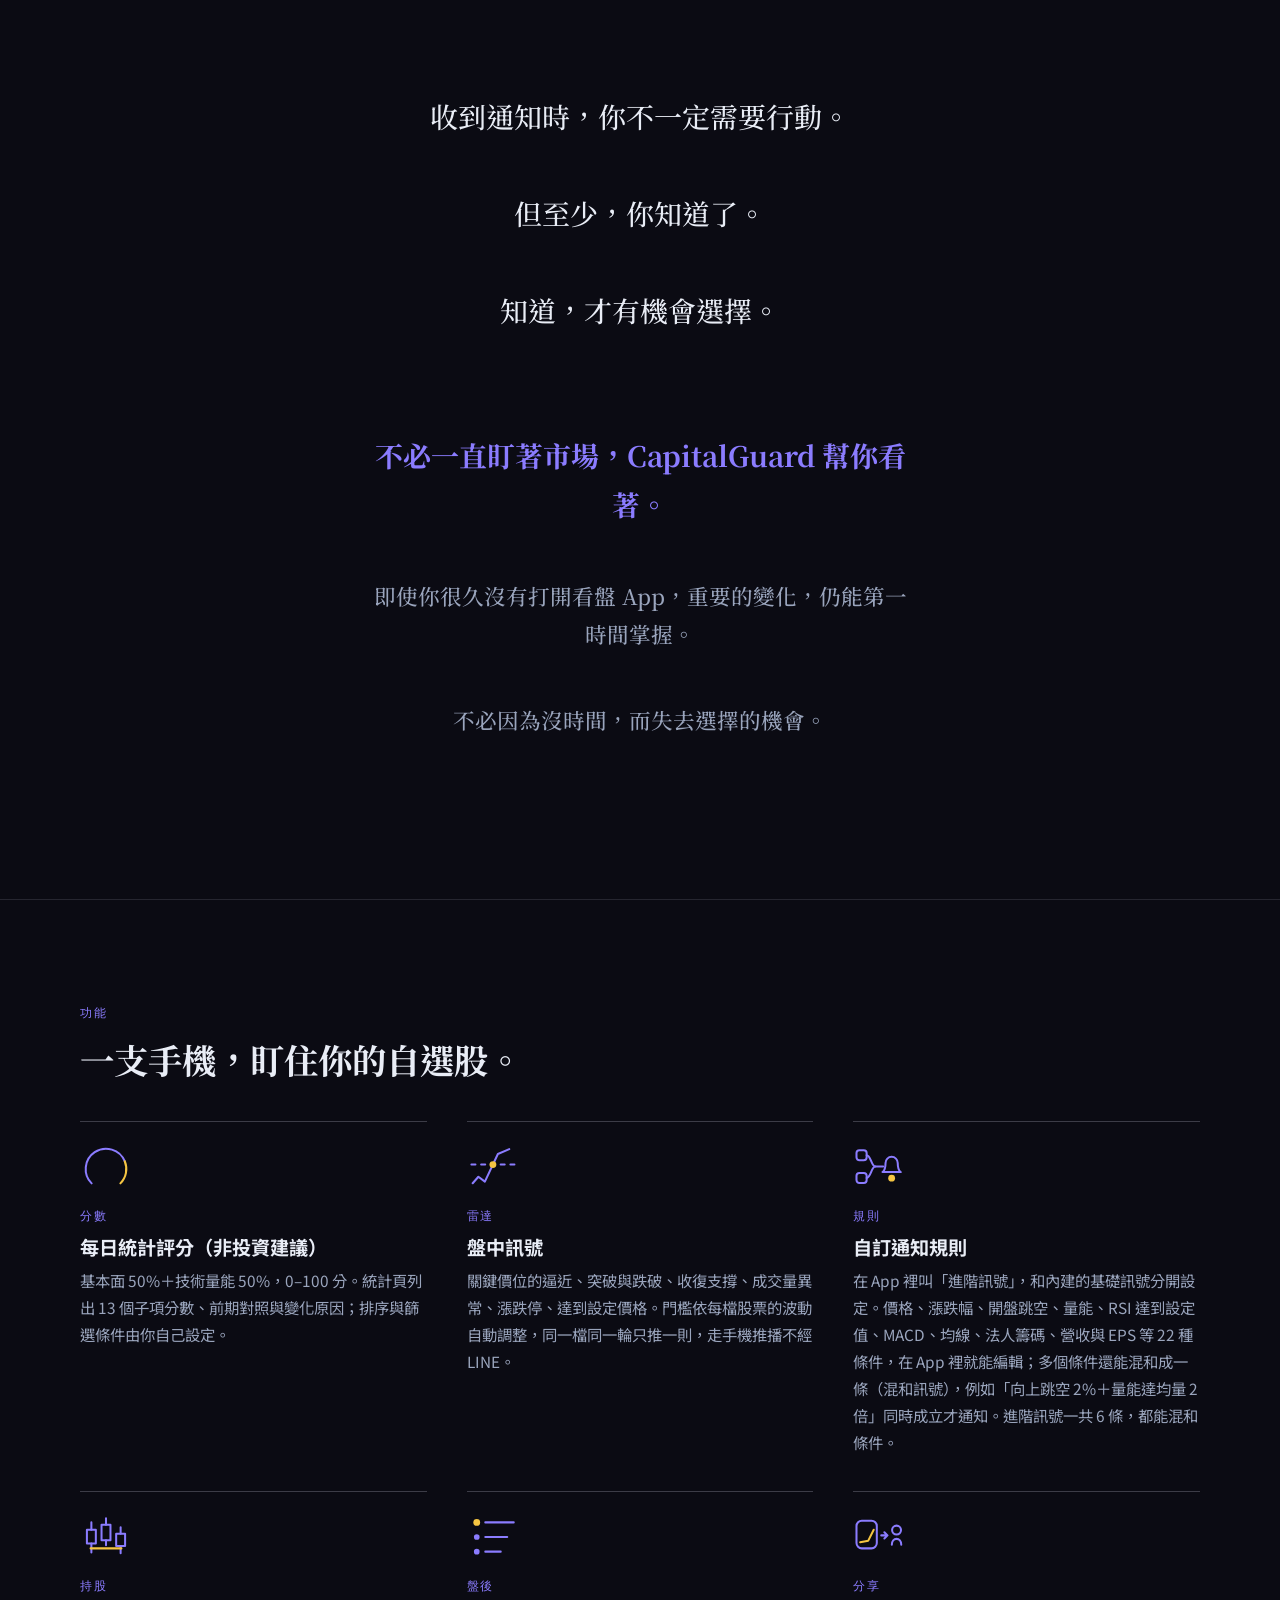
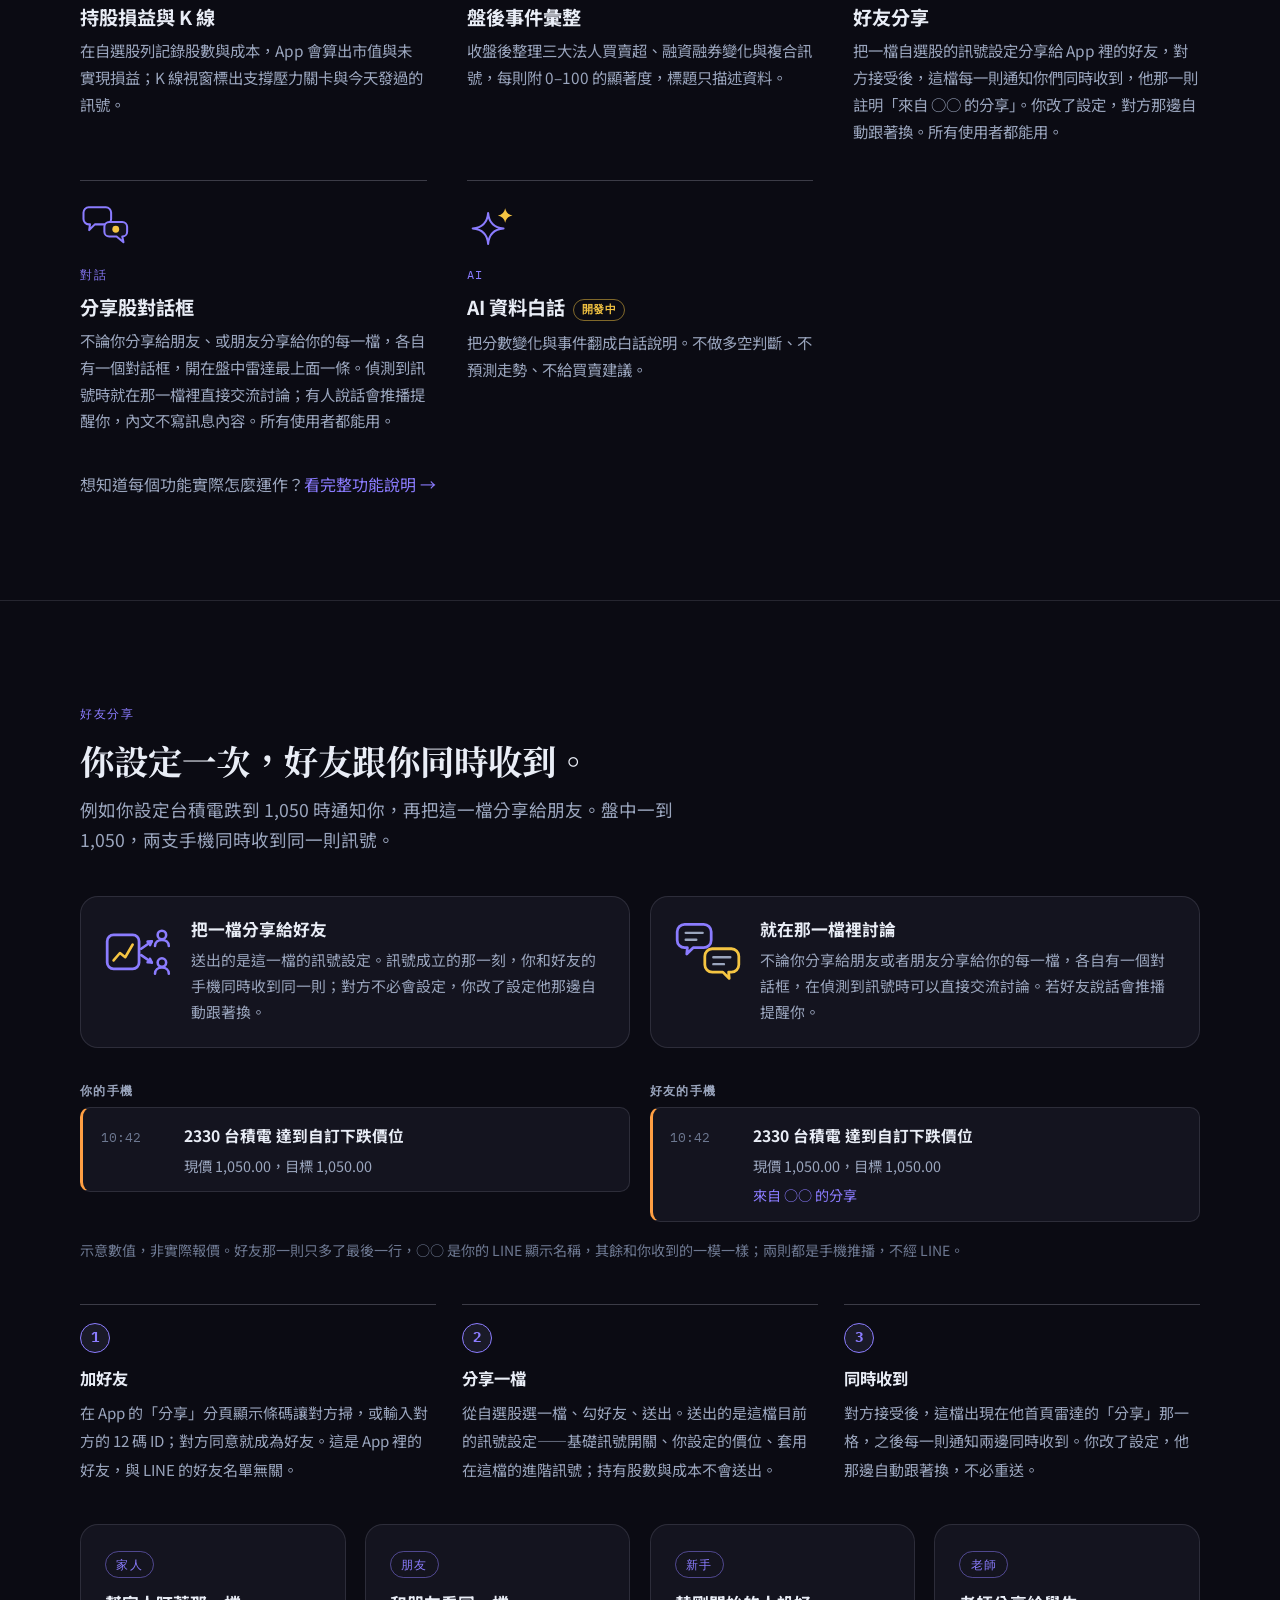
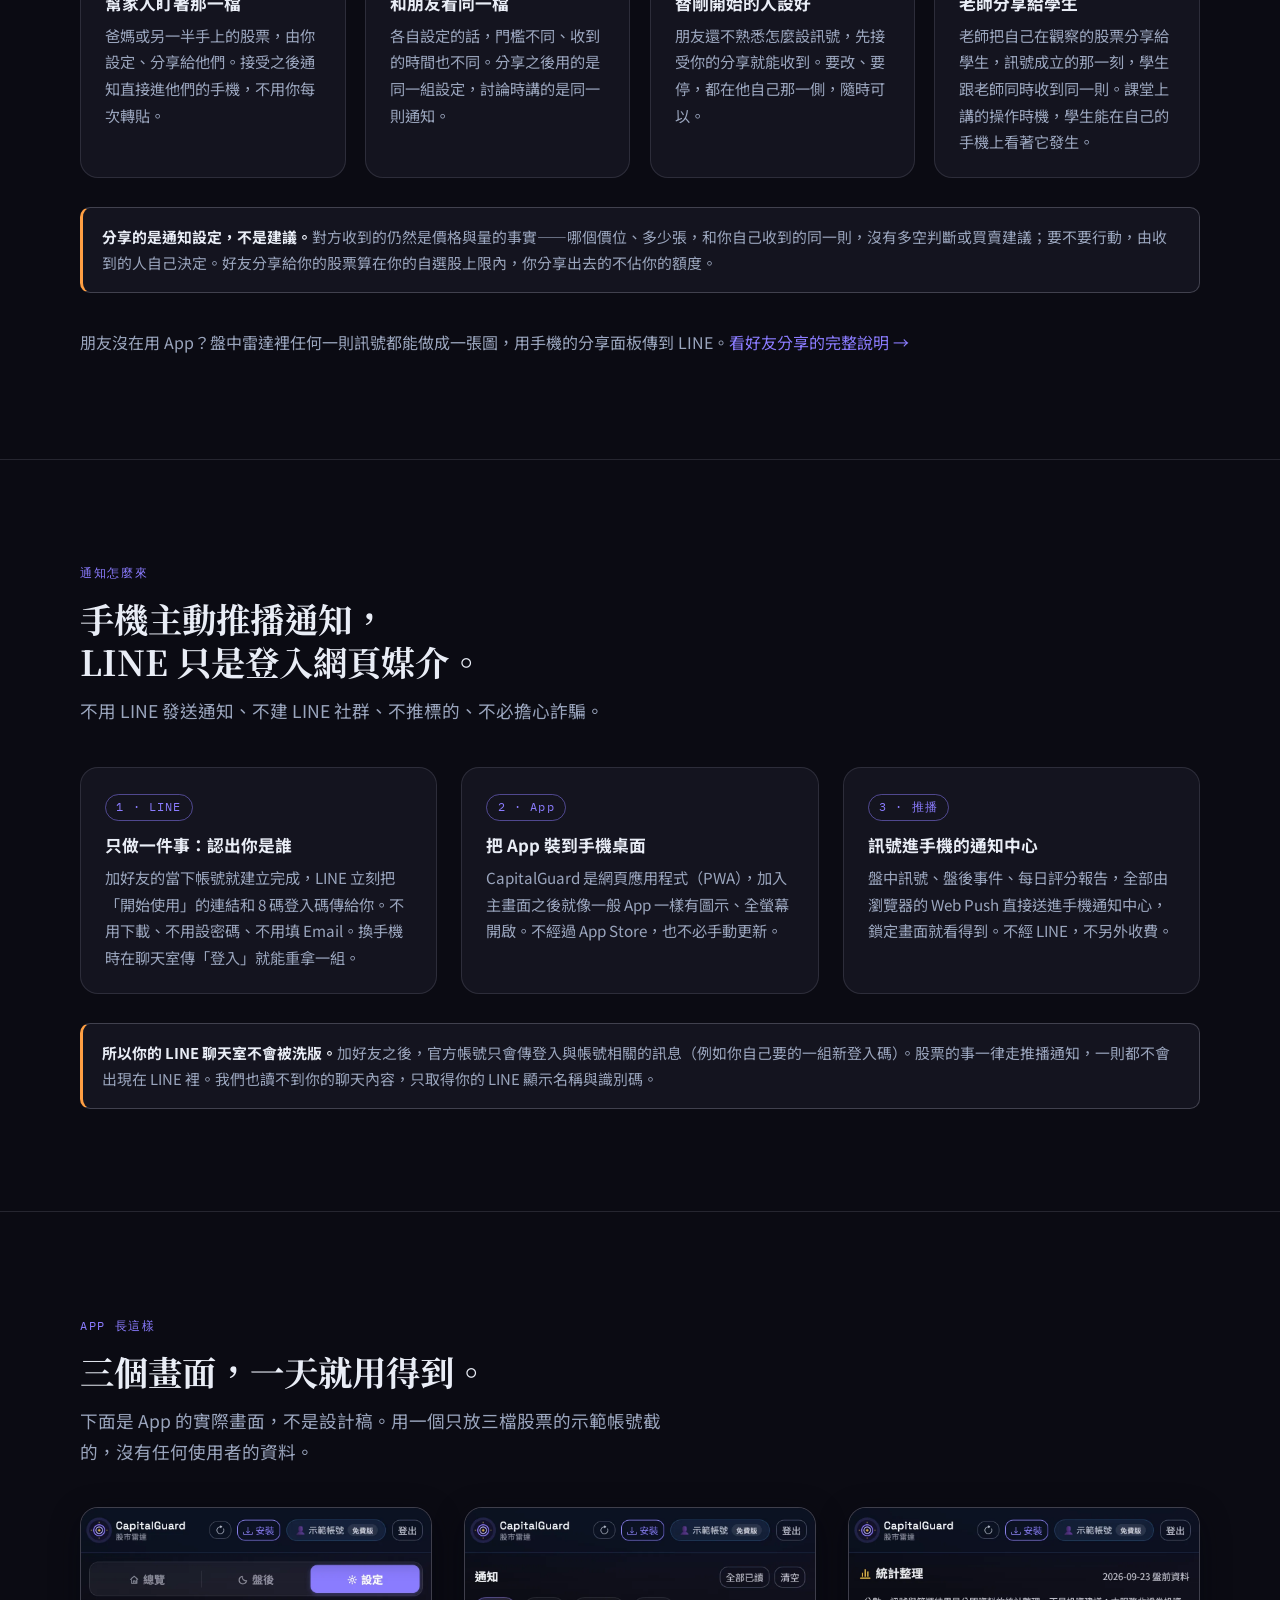
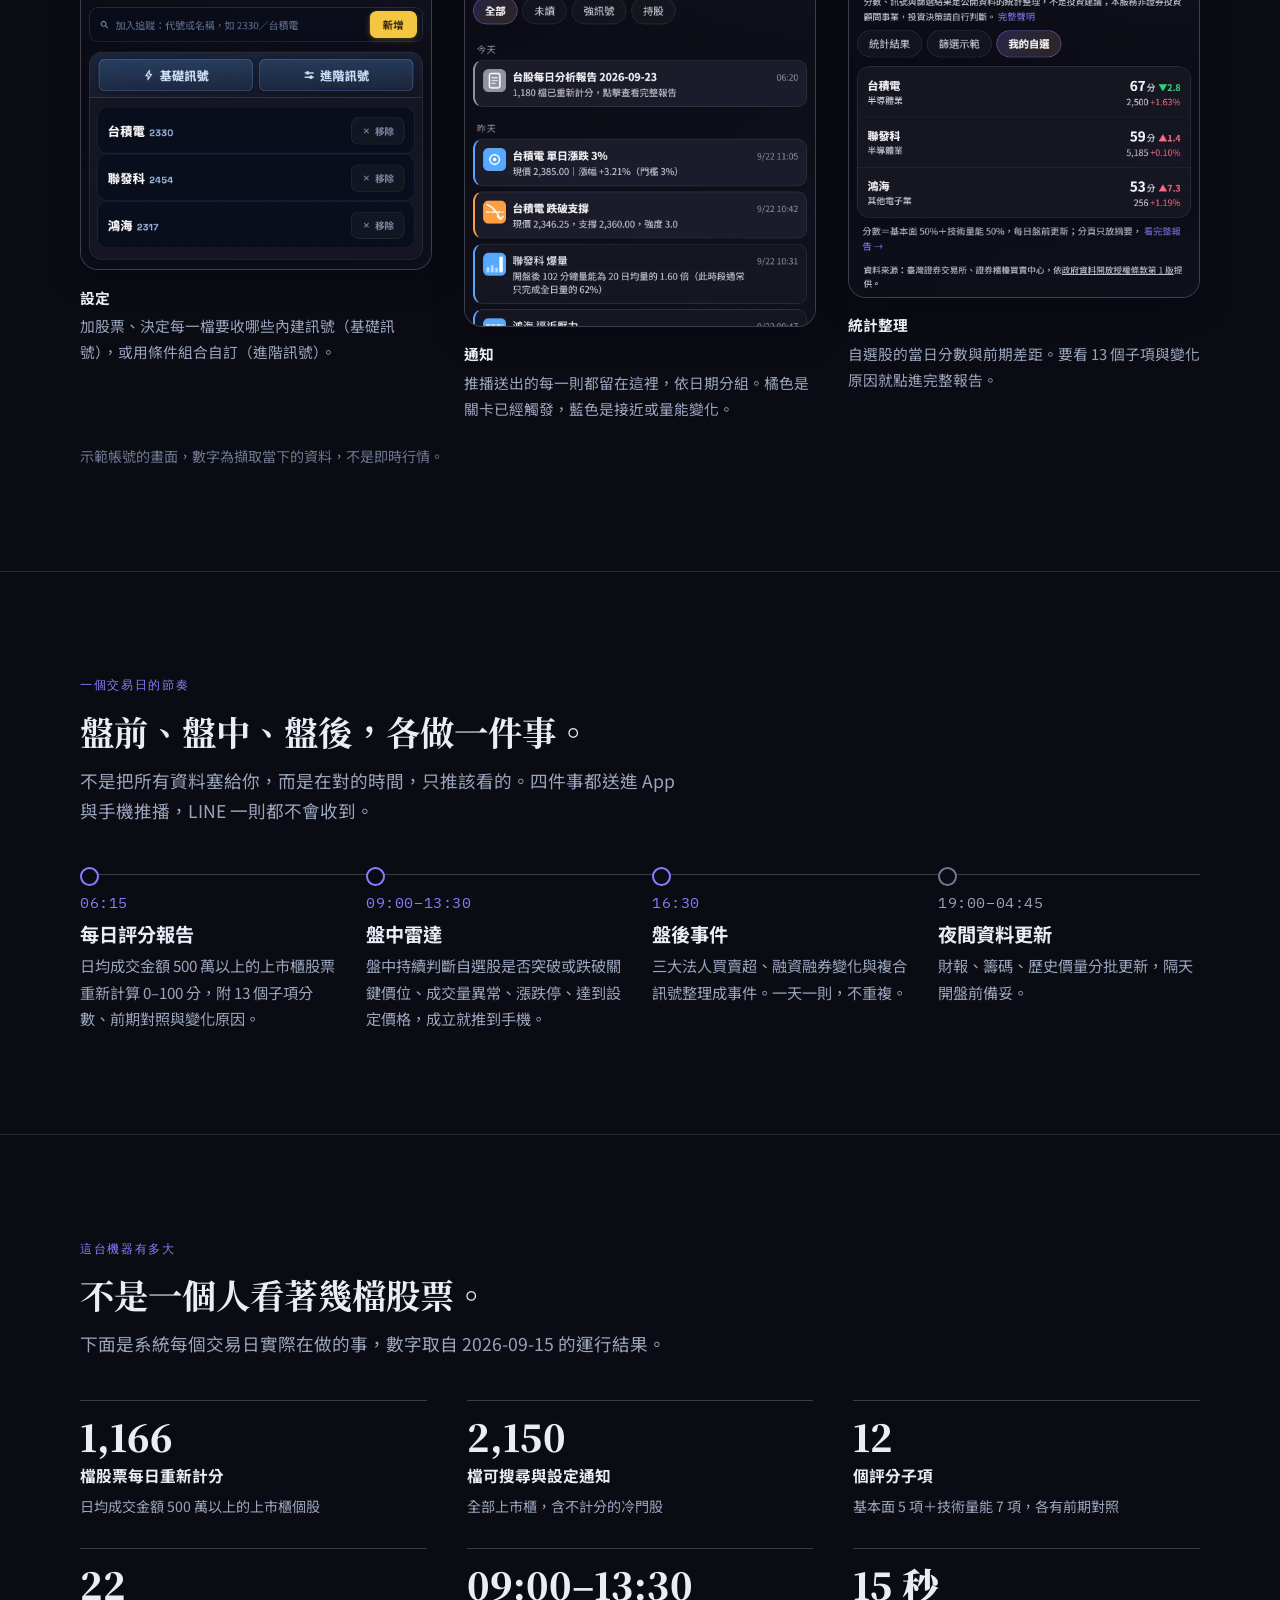
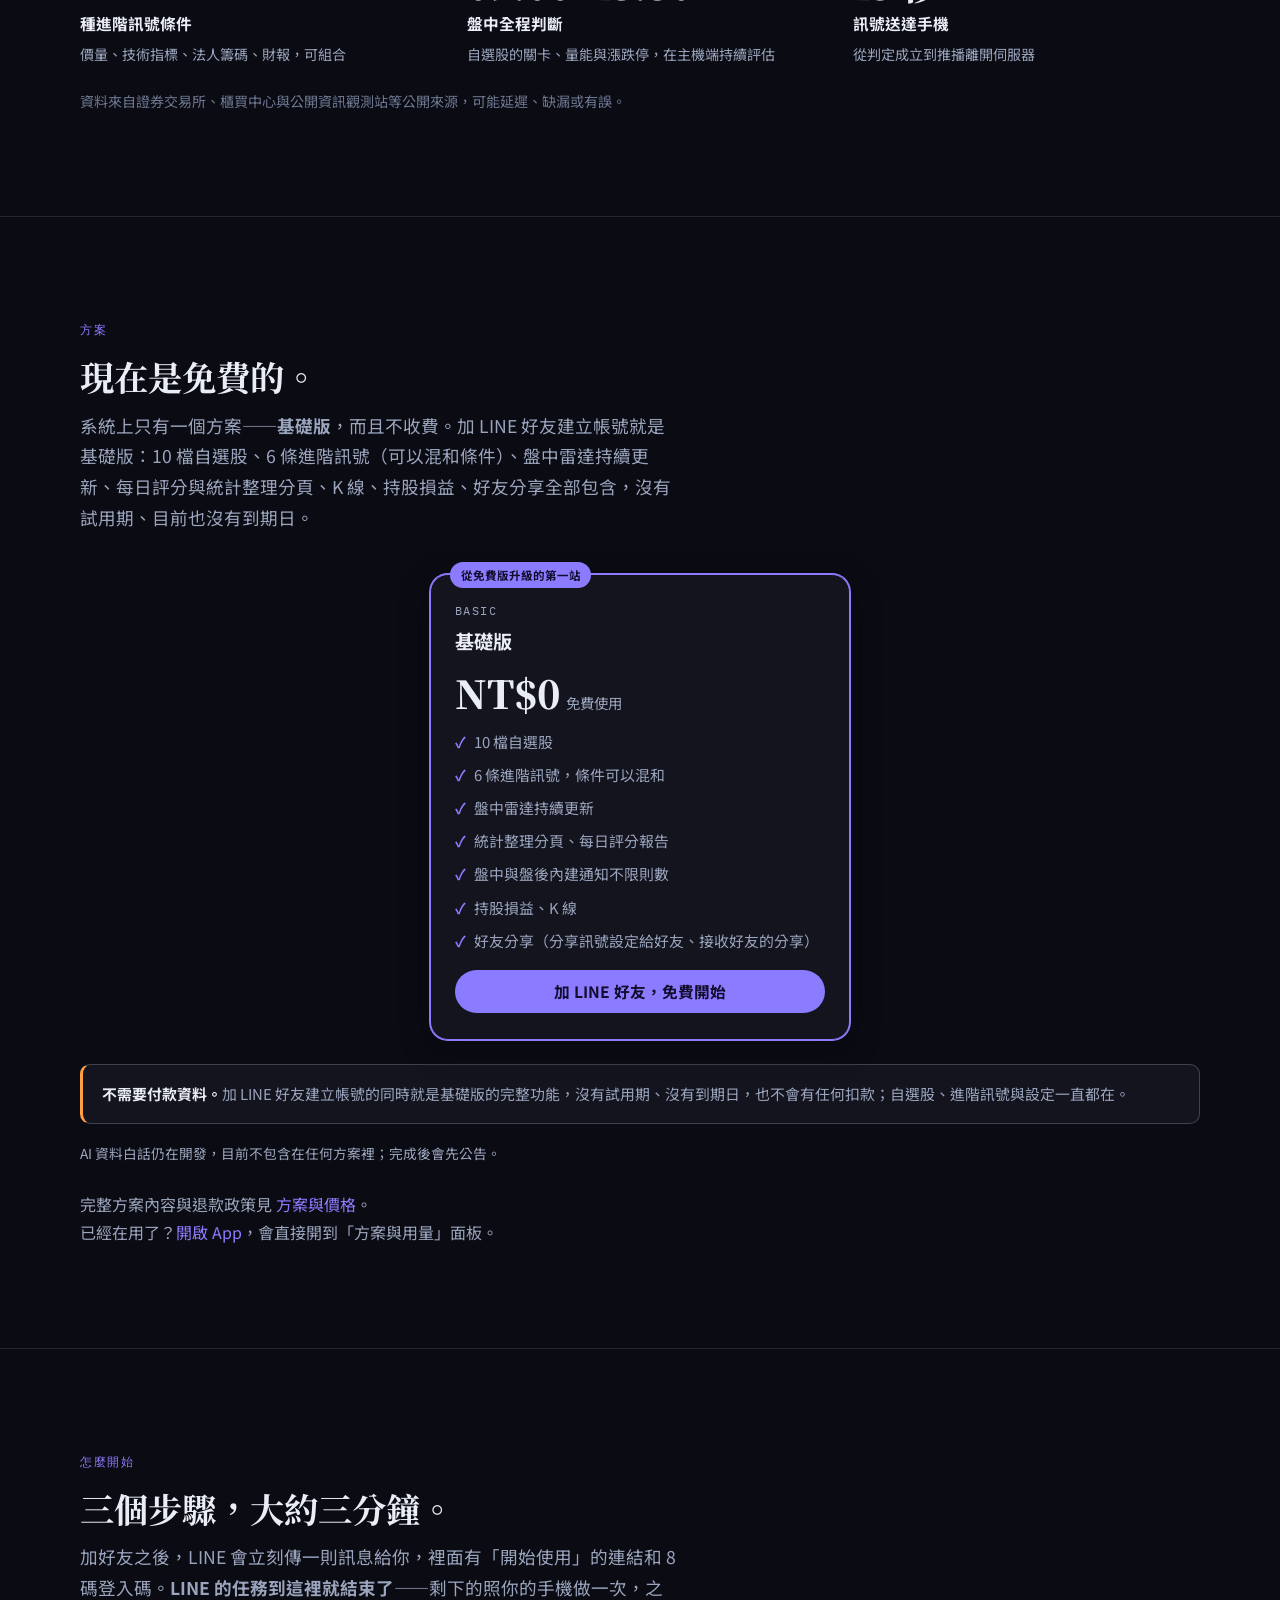
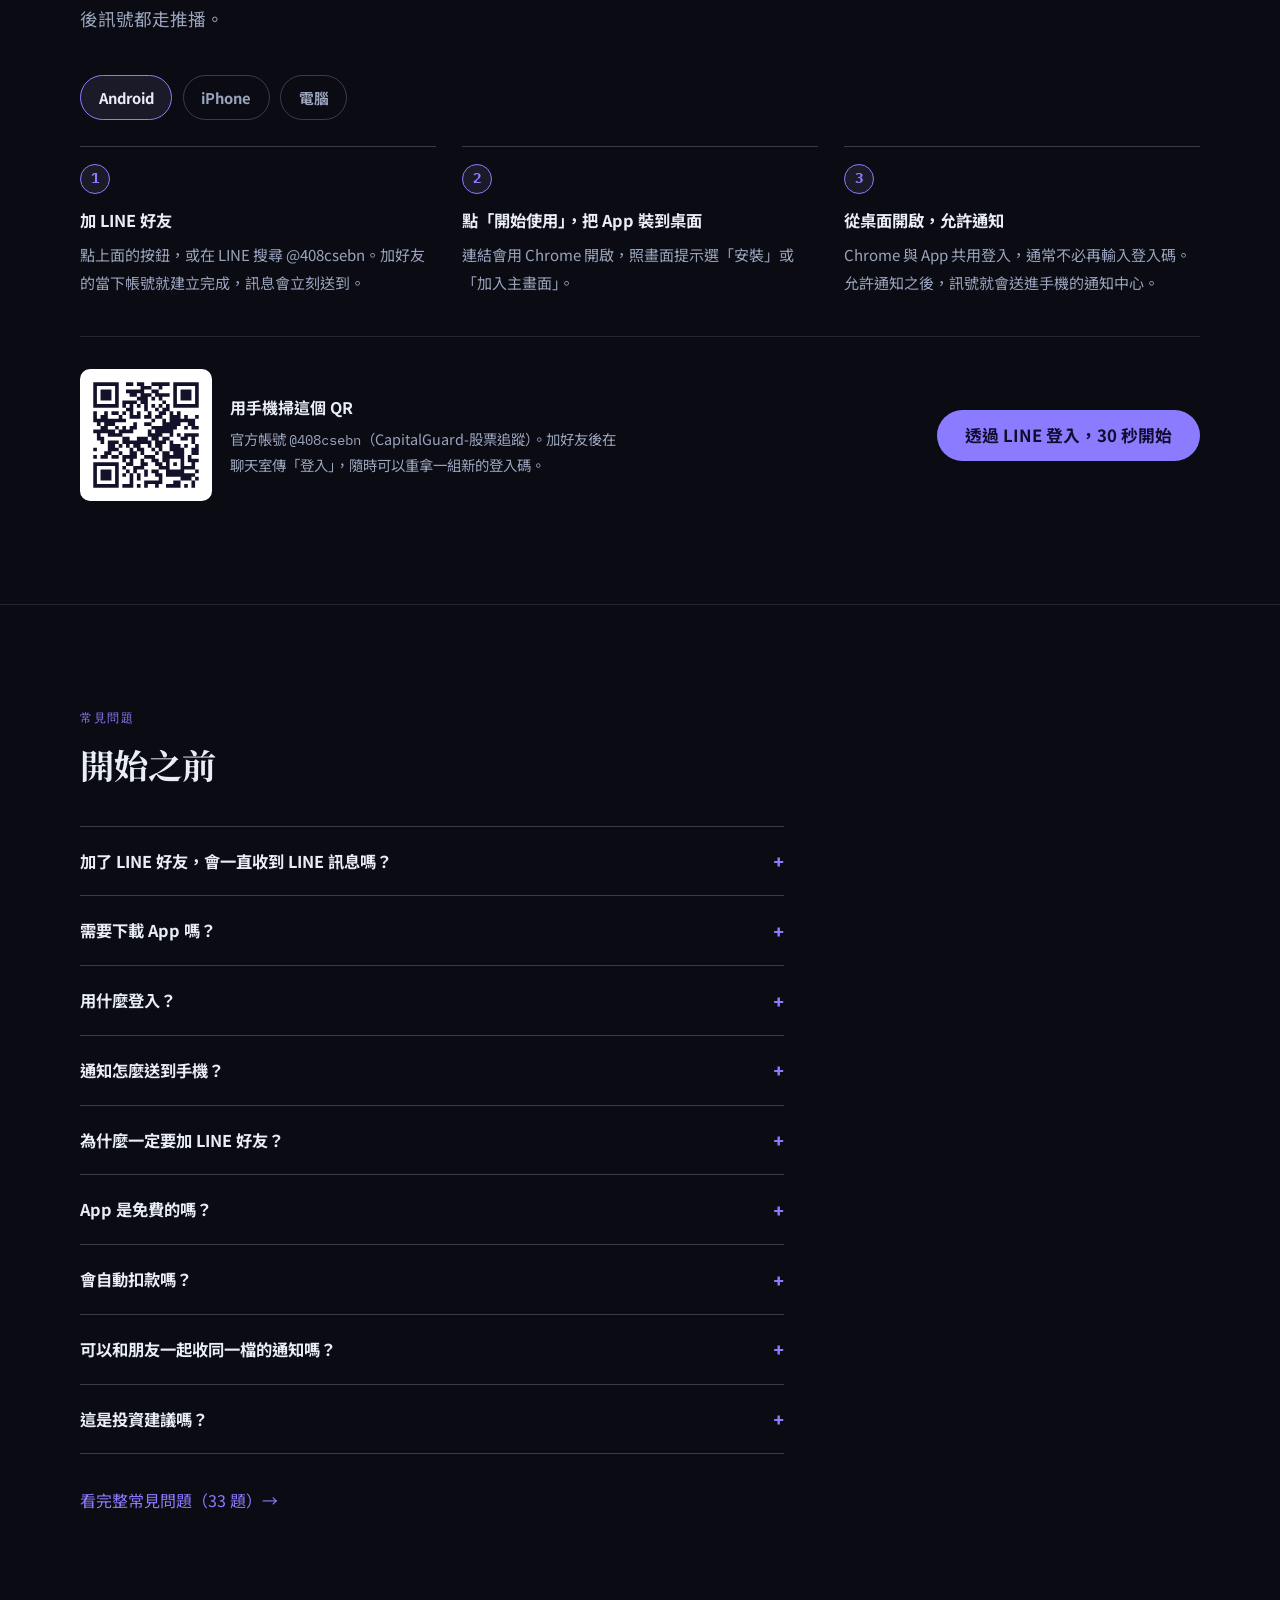
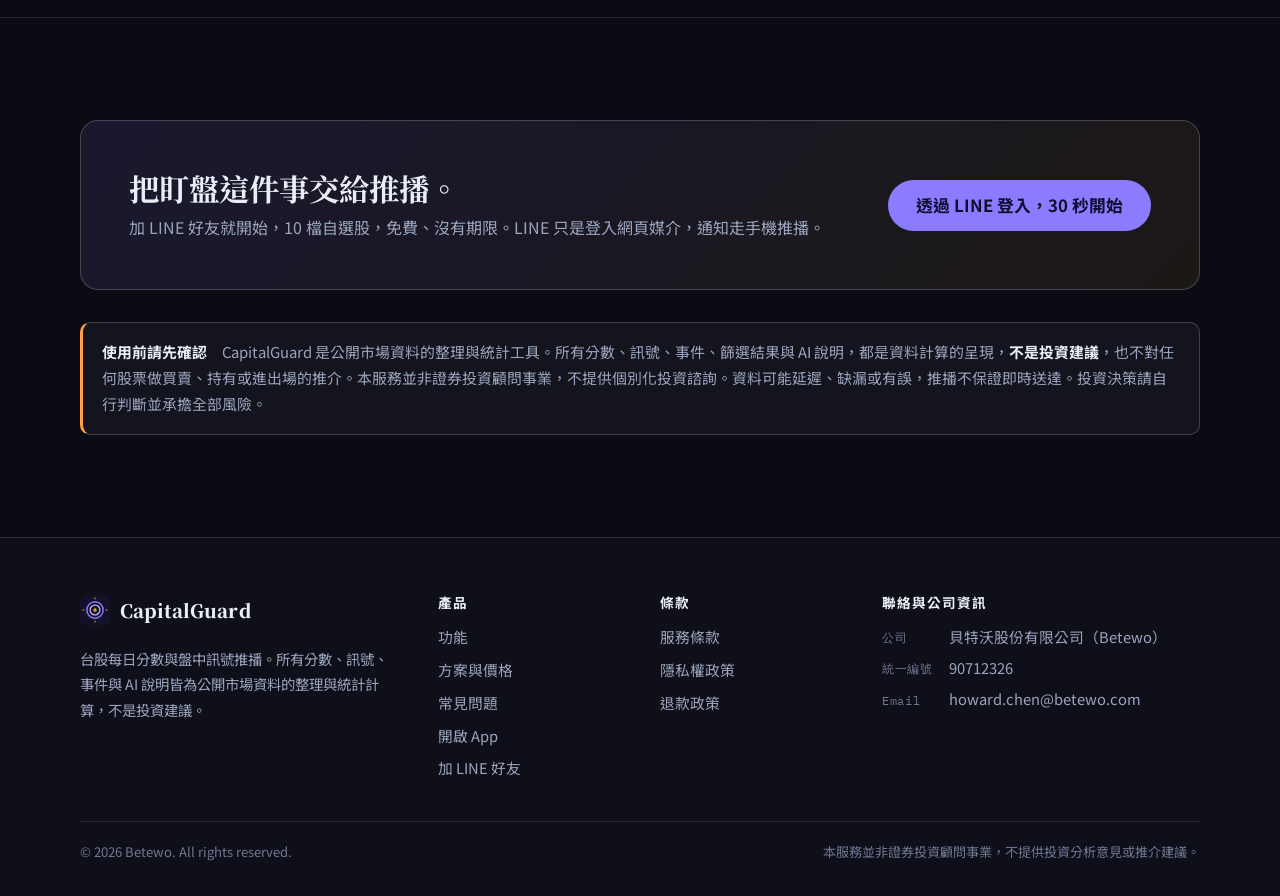
==== commit a87deff8: "deploy site from betewo-web/CapitalGuard@dc40303c441a655419b3cdc8b98e63c6a23c05e8" ====
--- a/index.html
+++ b/index.html
@@ -357,9 +357,8 @@
     <div class="section-head">
       <span class="eyebrow">方案</span>
       <h2>現在是免費的。</h2>
-      <p class="lead">系統上只有一個方案——<b>基礎版</b>，而且不收費。加 LINE 好友建立帳號就是基礎版：10 檔自選股、6 條進階訊號（可以混和條件）、盤中雷達持續更新、每日評分與統計整理分頁、K 線、持股損益、好友分享全部包含，沒有試用期也沒有到期日。</p>
-    </div>
-    <p class="notice" style="margin-bottom:1.6rem"><b>付費機制暫時關閉。</b>目前沒有付費方案，App 裡沒有付款入口，不會建立訂單，也不會有任何扣款；原本的免費版與旗艦版不再提供選擇。哪天要開始收費，會先在網站與 App 裡公告。</p>
+      <p class="lead">系統上只有一個方案——<b>基礎版</b>，而且不收費。加 LINE 好友建立帳號就是基礎版：10 檔自選股、6 條進階訊號（可以混和條件）、盤中雷達持續更新、每日評分與統計整理分頁、K 線、持股損益、好友分享全部包含，沒有試用期、目前也沒有到期日。</p>
+    </div>
     <div class="plans plans-one">
   <div class="plan lift">
     <div class="plan-name">Basic<b>基礎版</b></div>
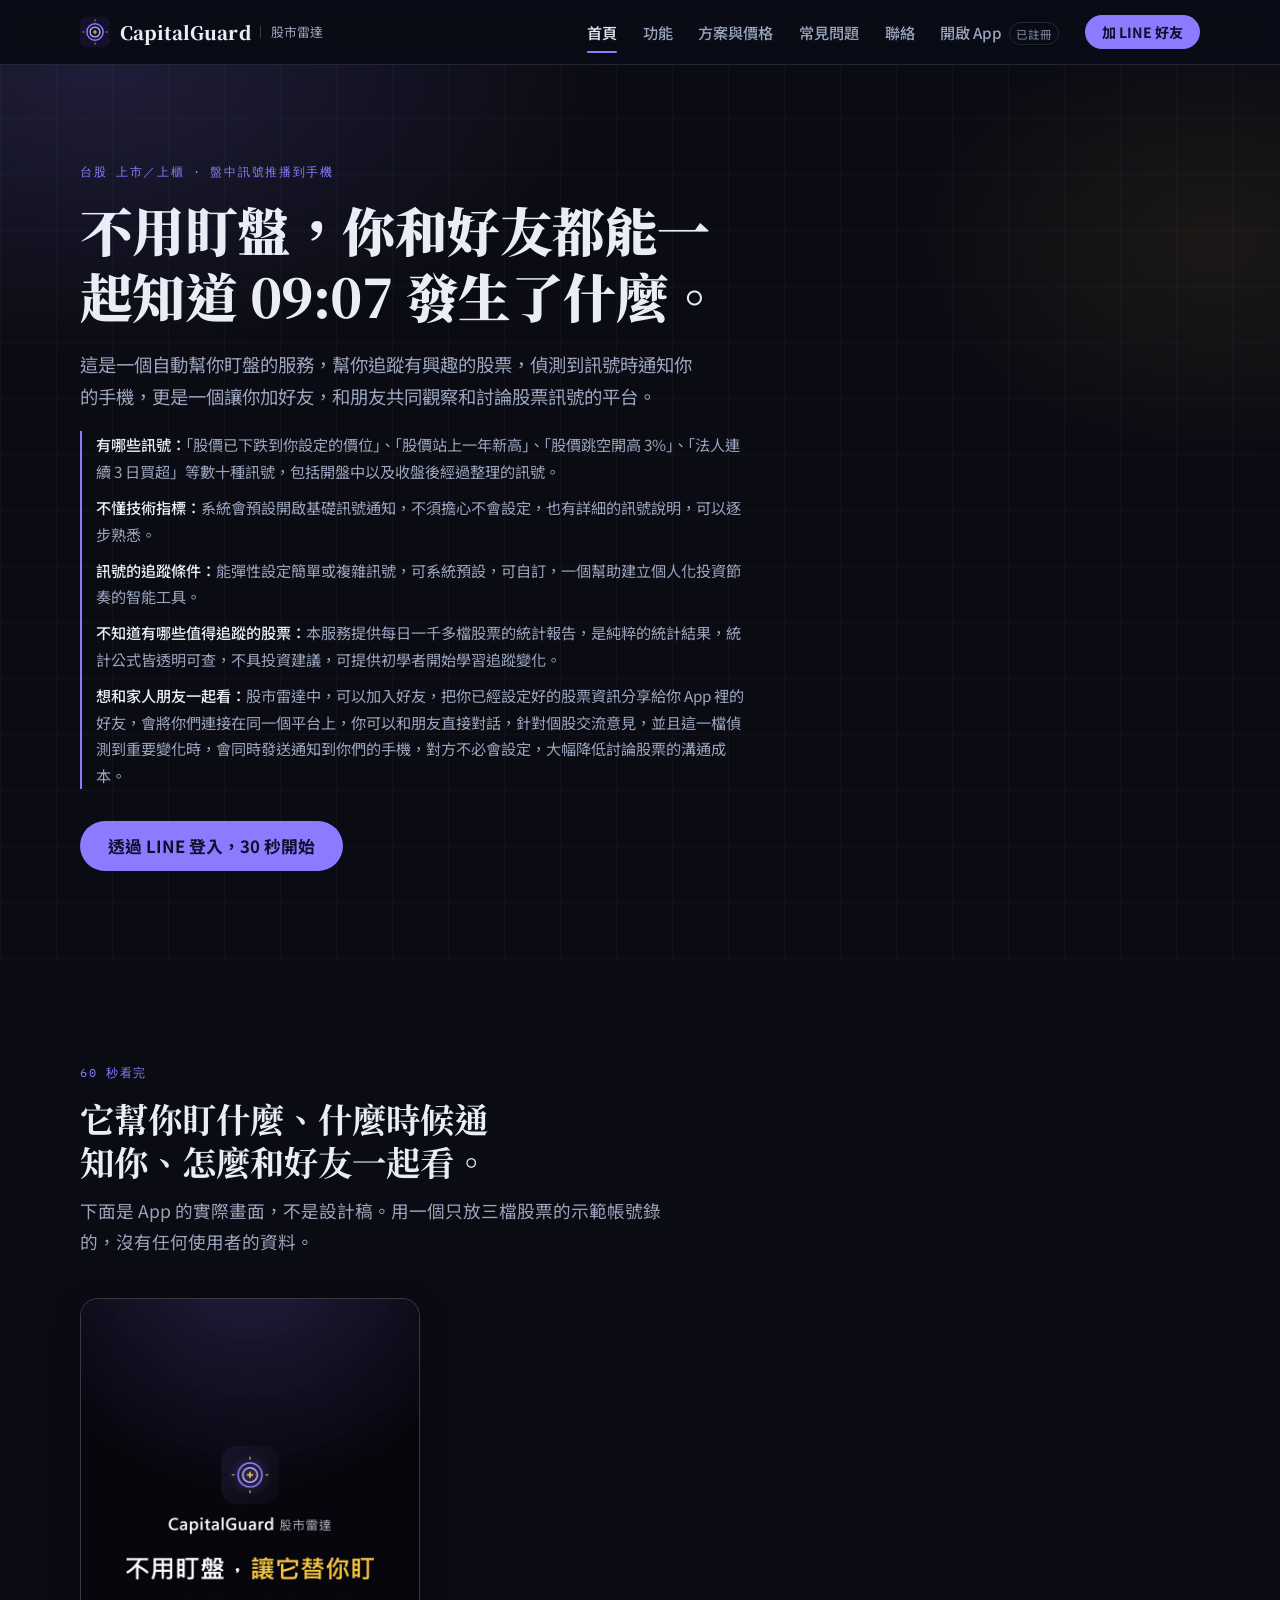
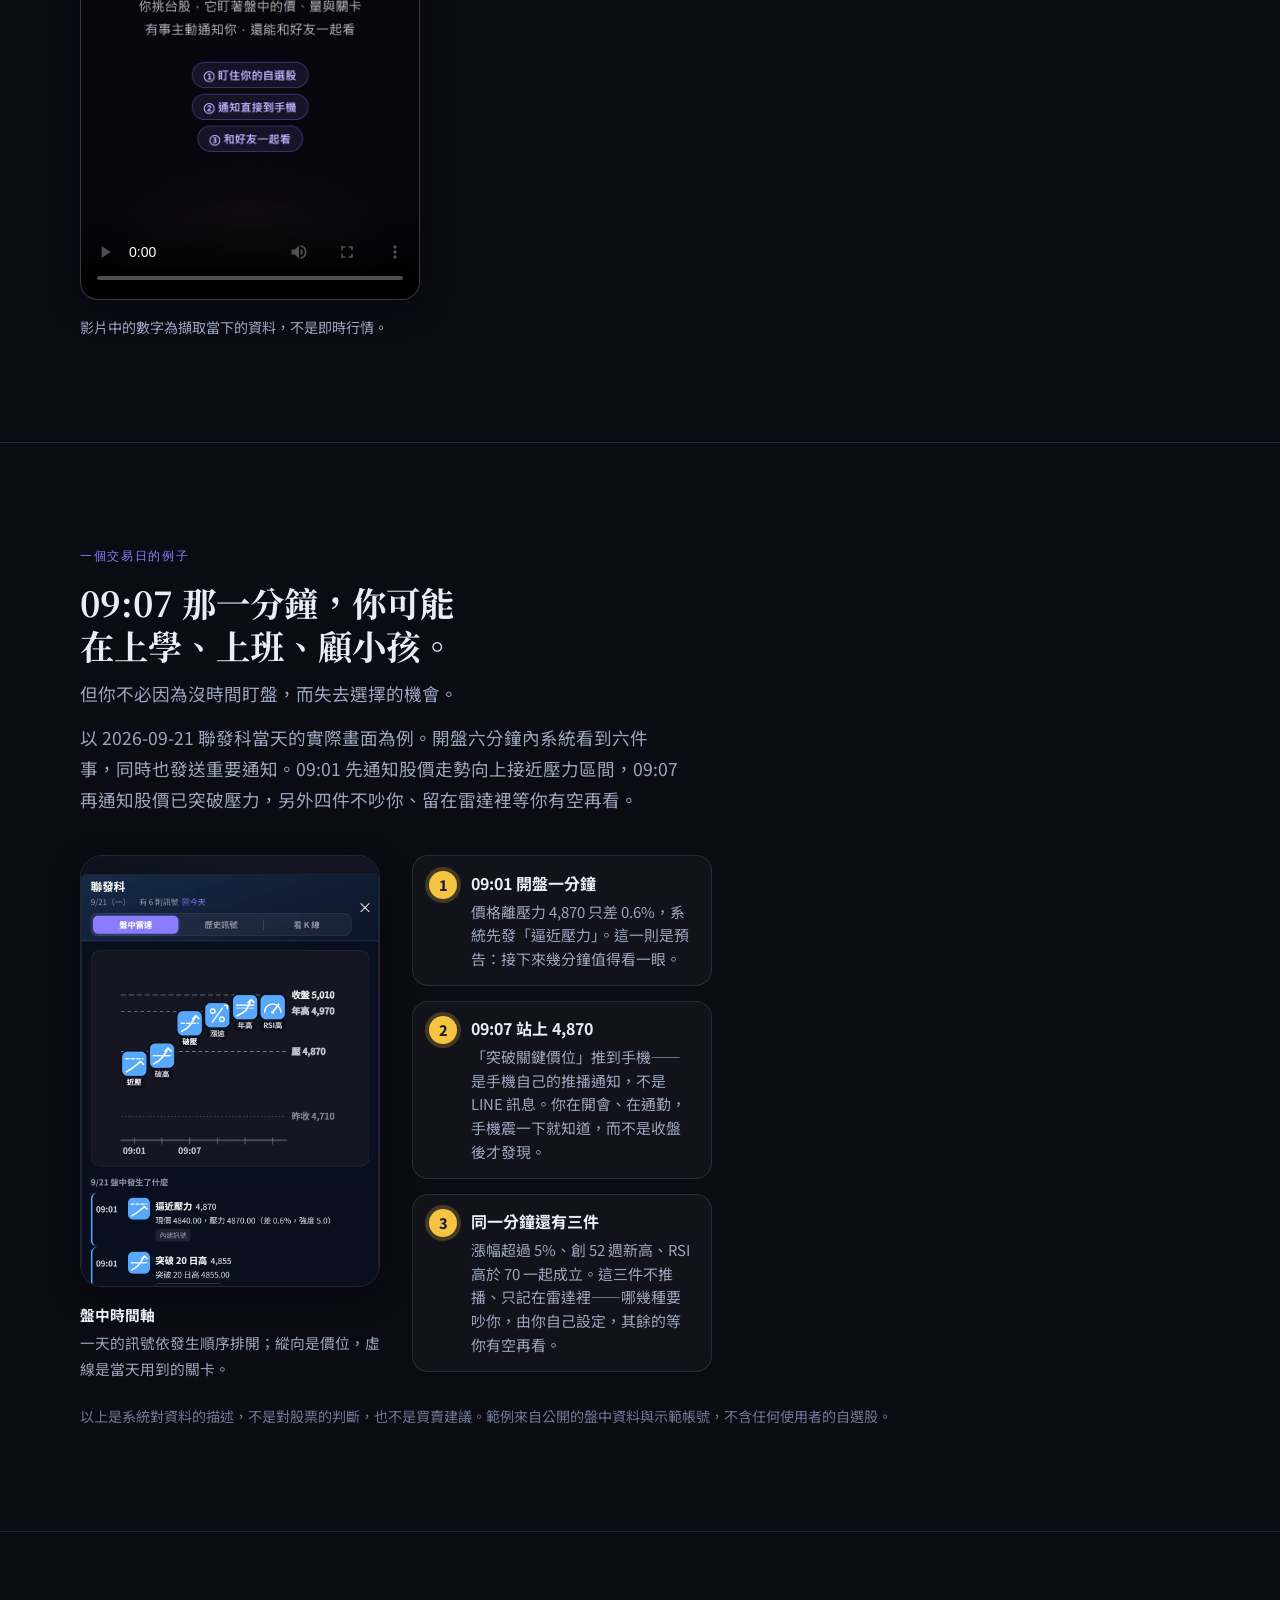
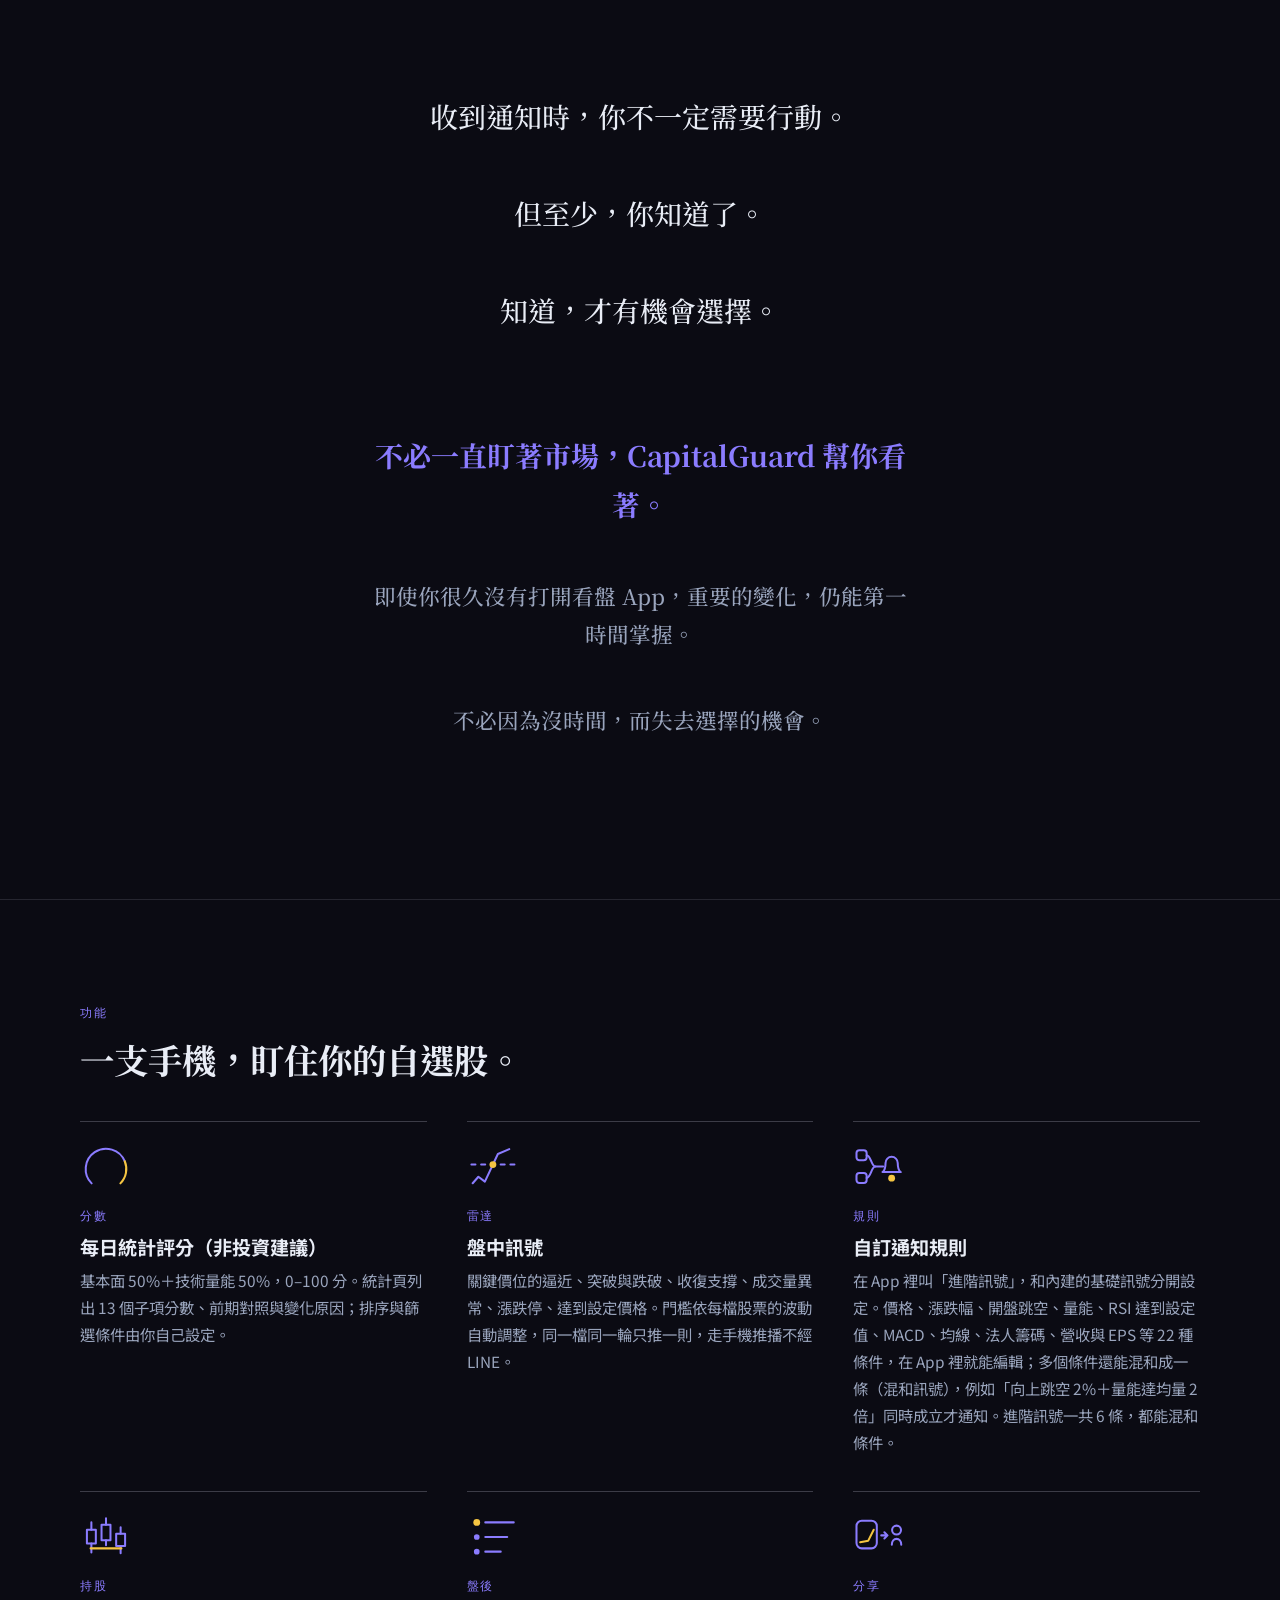
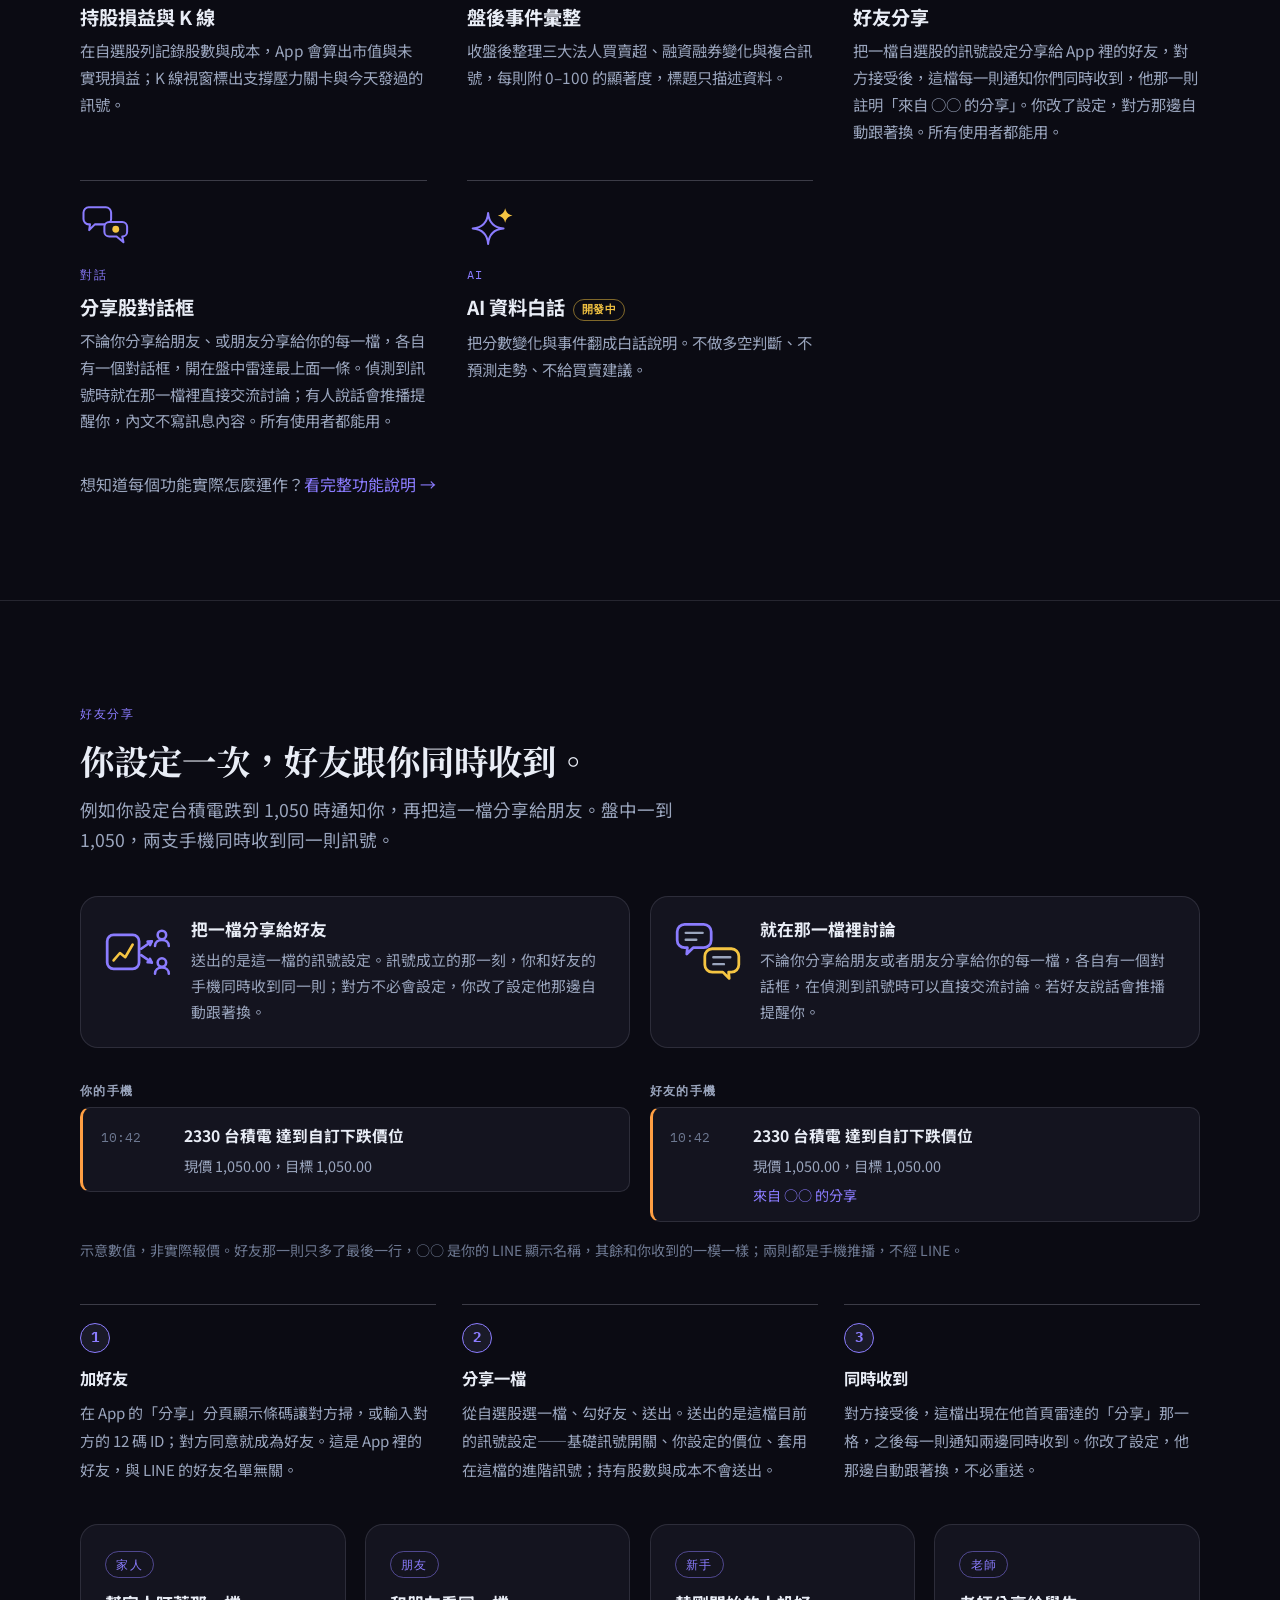
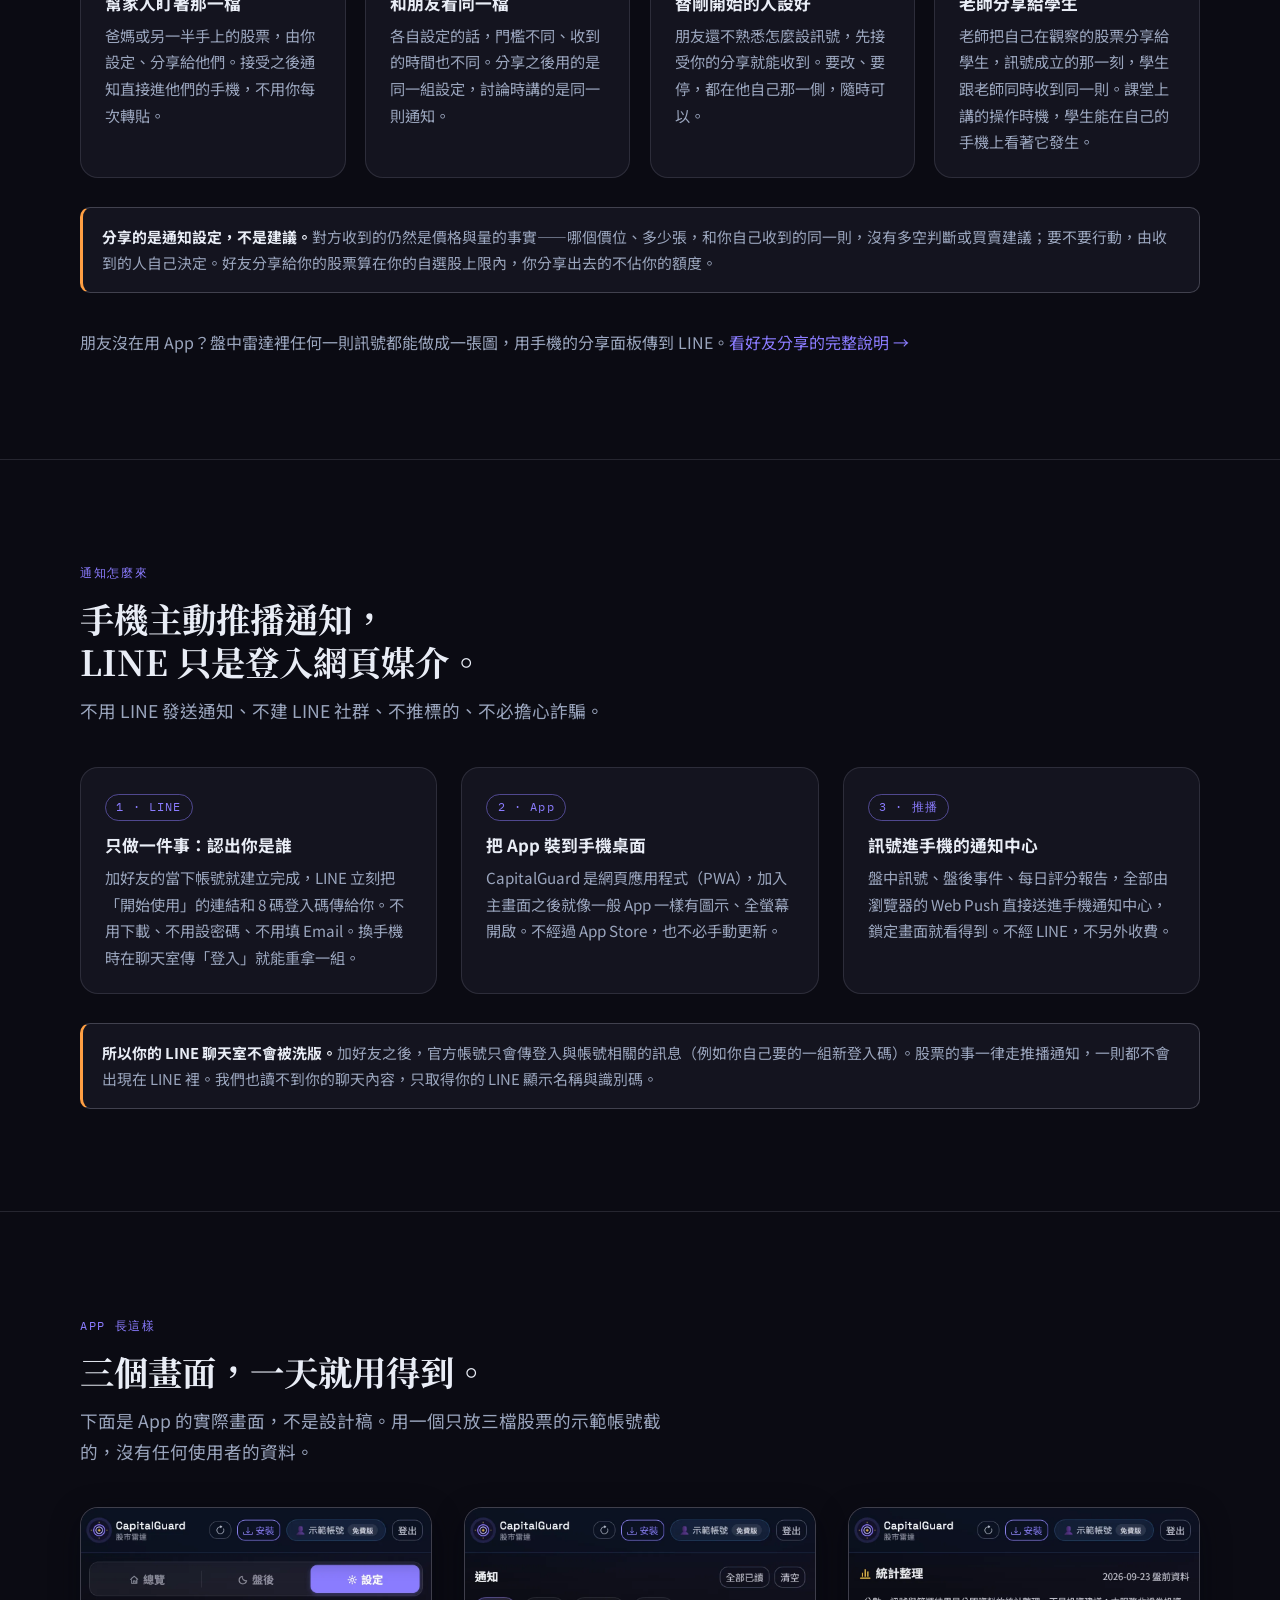
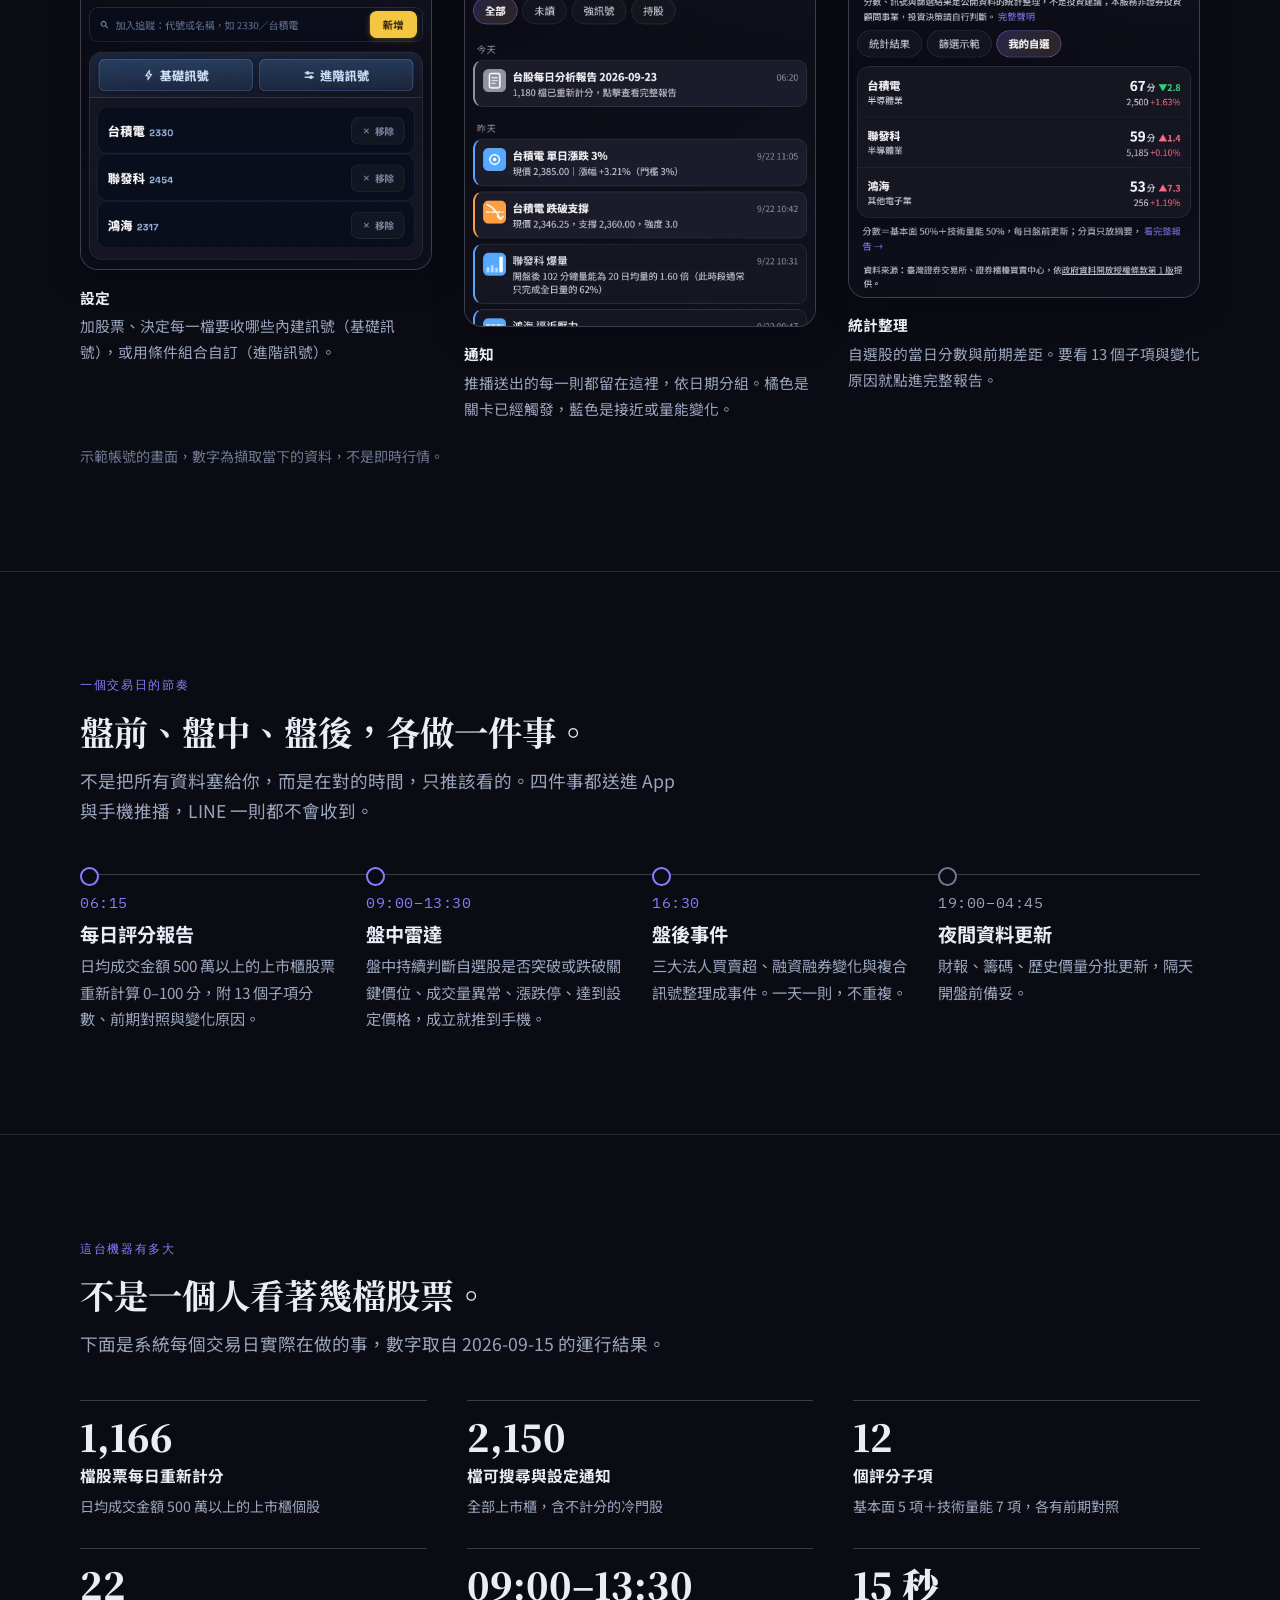
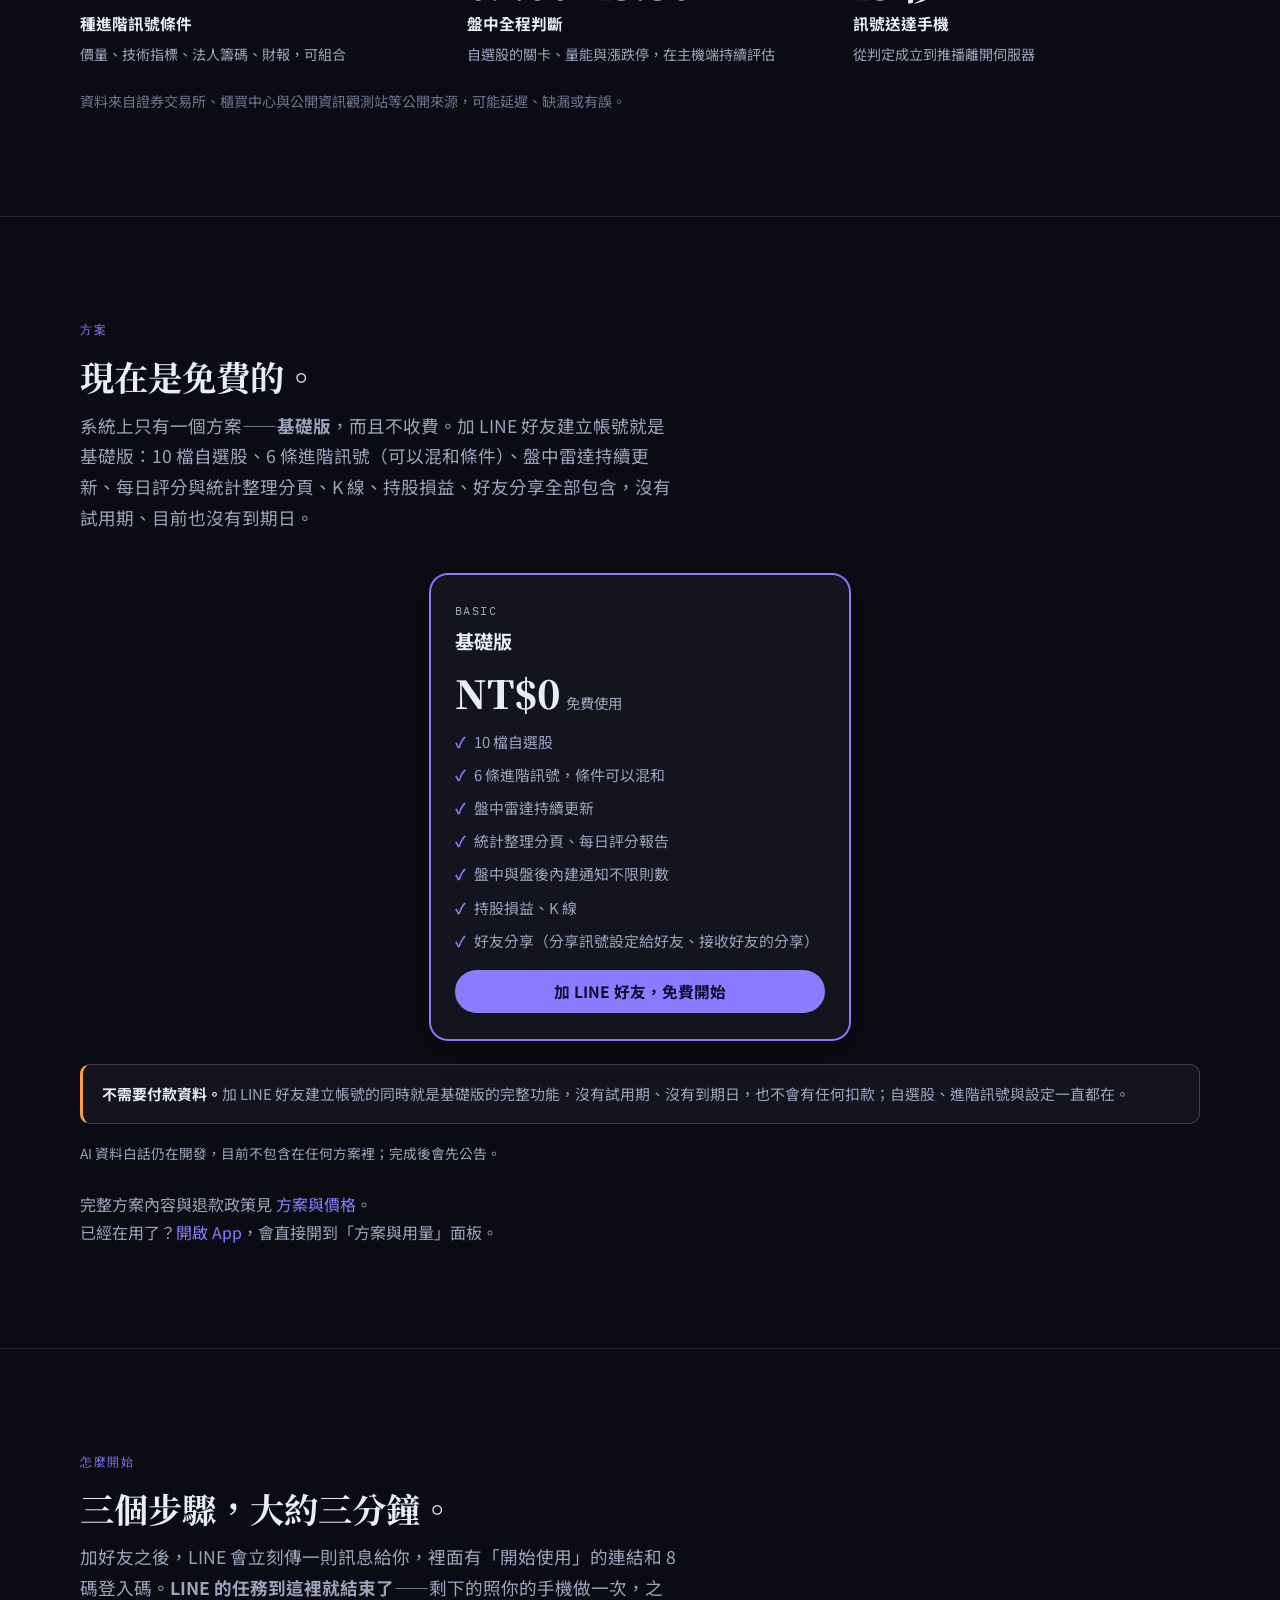
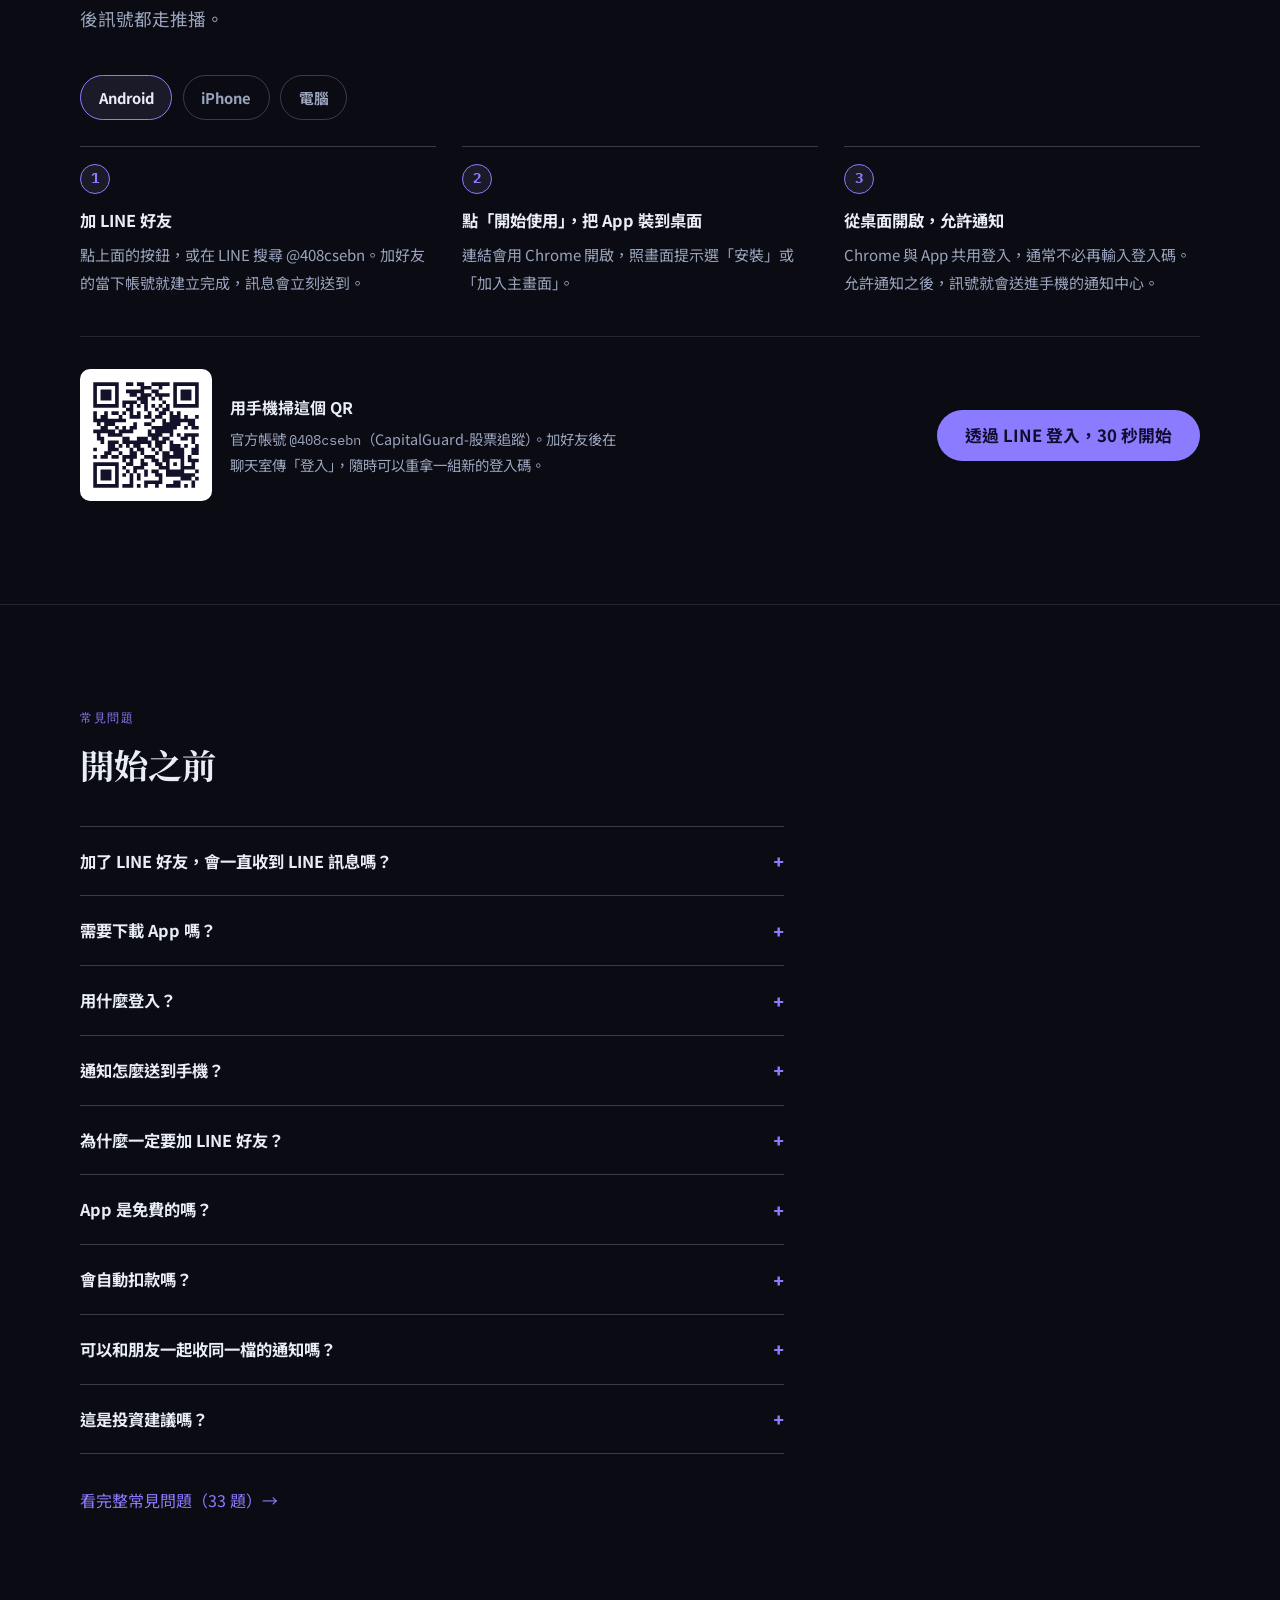
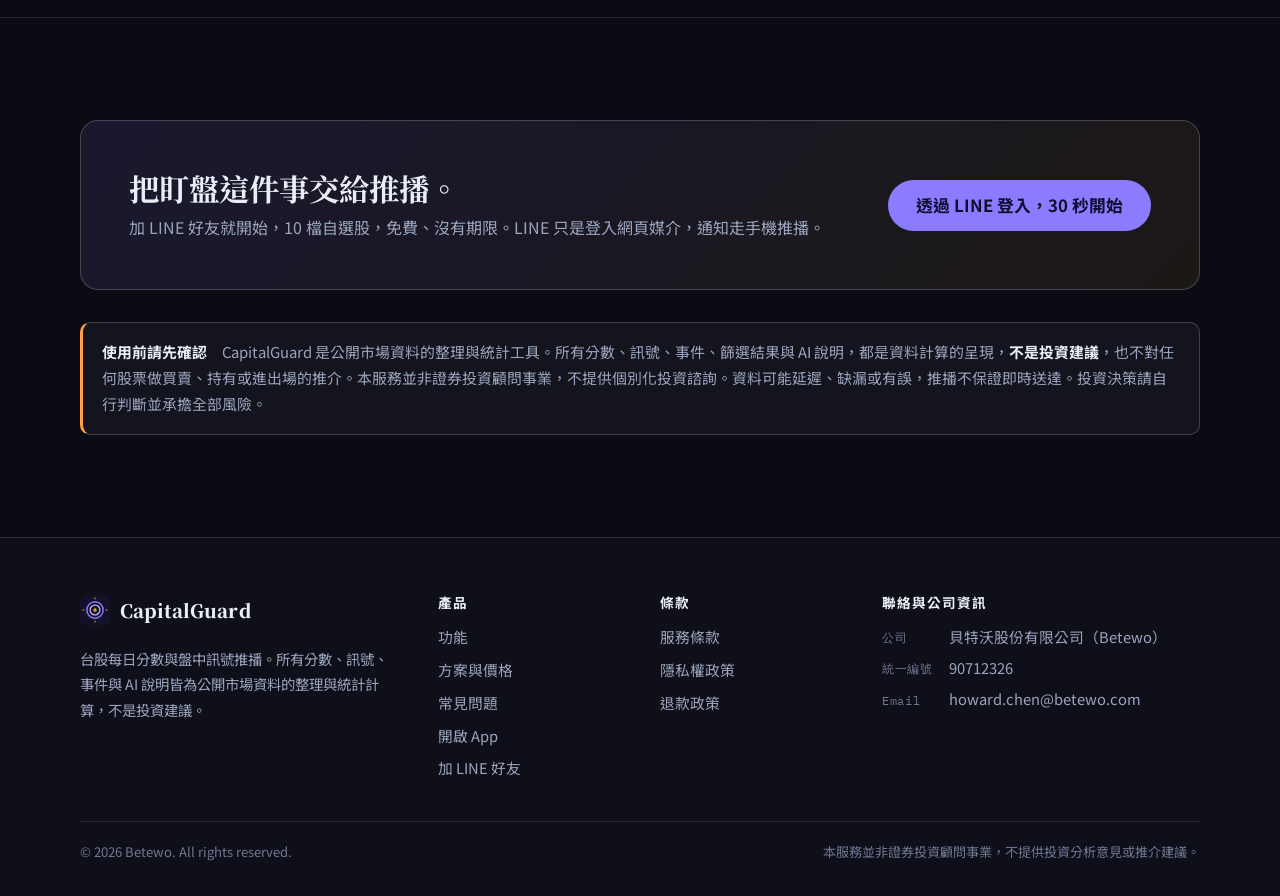
==== commit a02cdae6: "deploy site from betewo-web/CapitalGuard@d62d03c2cfa5b0672a1f5dcc7cb9d32aface74c8" ====
--- a/index.html
+++ b/index.html
@@ -21,7 +21,7 @@
 <link rel="preconnect" href="https://fonts.googleapis.com">
 <link rel="preconnect" href="https://fonts.gstatic.com" crossorigin>
 <link rel="stylesheet" href="https://fonts.googleapis.com/css2?family=IBM+Plex+Mono:wght@400;500;700&family=Noto+Sans+TC:wght@400;500;700&family=Noto+Serif+TC:wght@700;900&display=swap">
-<link rel="stylesheet" href="site.css?v=18">
+<link rel="stylesheet" href="site.css?v=19">
 </head>
 <body>
 <header class="site-head">
--- a/site.css
+++ b/site.css
@@ -247,7 +247,11 @@
   padding: 1.6rem 1.5rem; display: flex; flex-direction: column; gap: 1rem;
 }
 .plan.lift { border-color: var(--accent); box-shadow: 0 0 0 1px var(--accent), var(--shadow-soft); position: relative; }
-.plan.lift::before { content: "從免費版升級的第一站"; position: absolute; top: -0.8rem; left: 1.2rem; background: var(--accent); color: var(--accent-ink); font-size: 0.72rem; font-weight: 700; padding: 0.2rem 0.65rem; border-radius: 999px; }
+/* 卡片上方那顆「從免費版升級的第一站」緞帶 2026-10-20 移除（Howard）：只剩一個免費方案，
+   沒有「從哪裡升級」這回事。框線強調留著。要再分階時把下面這一條復原即可：
+   .plan.lift::before { content: "從免費版升級的第一站"; position: absolute; top: -0.8rem;
+     left: 1.2rem; background: var(--accent); color: var(--accent-ink); font-size: 0.72rem;
+     font-weight: 700; padding: 0.2rem 0.65rem; border-radius: 999px; } */
 .plan-name { font-family: var(--font-mono); font-size: 0.78rem; letter-spacing: 0.12em; color: var(--muted); text-transform: uppercase; }
 .plan-name b { display: block; font-family: var(--font-body); font-size: 1.2rem; letter-spacing: 0; color: var(--text); text-transform: none; margin-top: 0.15rem; }
 .price { font-family: var(--font-display); font-size: 2.4rem; font-weight: 900; line-height: 1; font-variant-numeric: tabular-nums; }
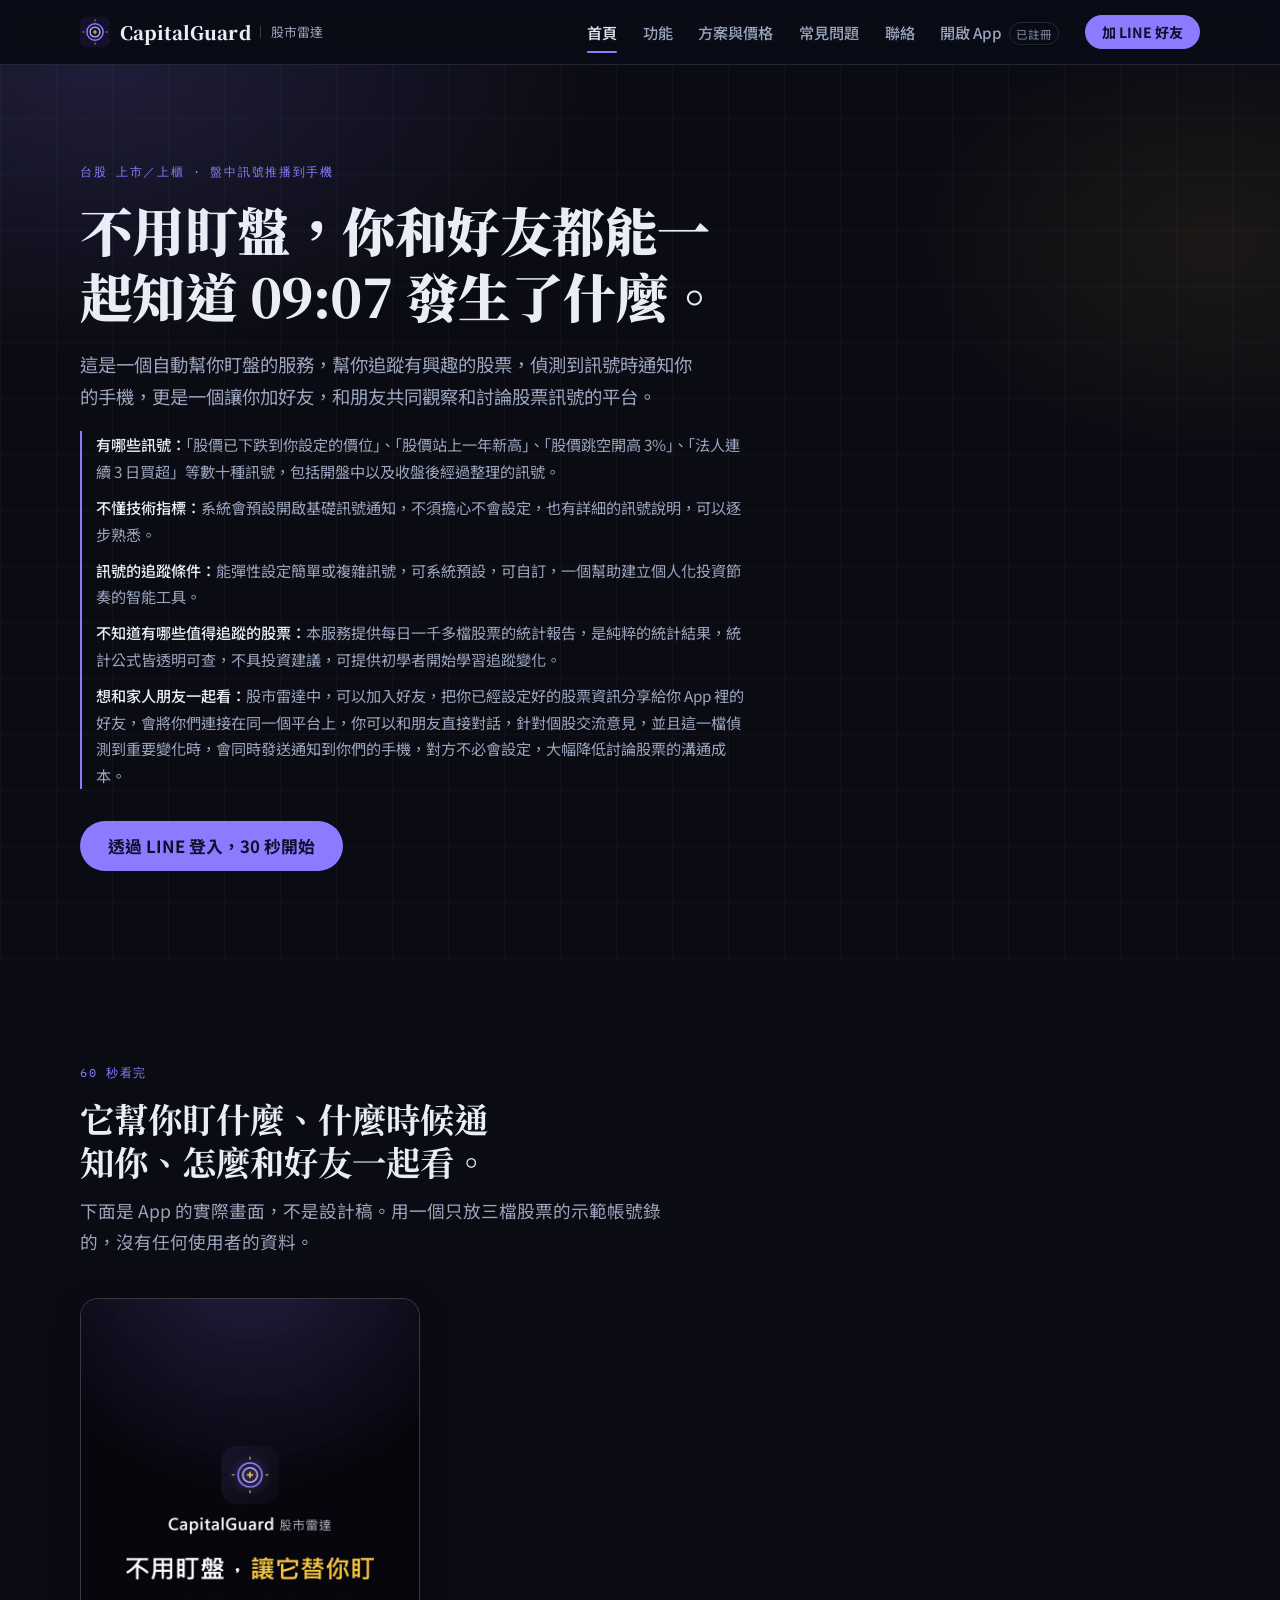
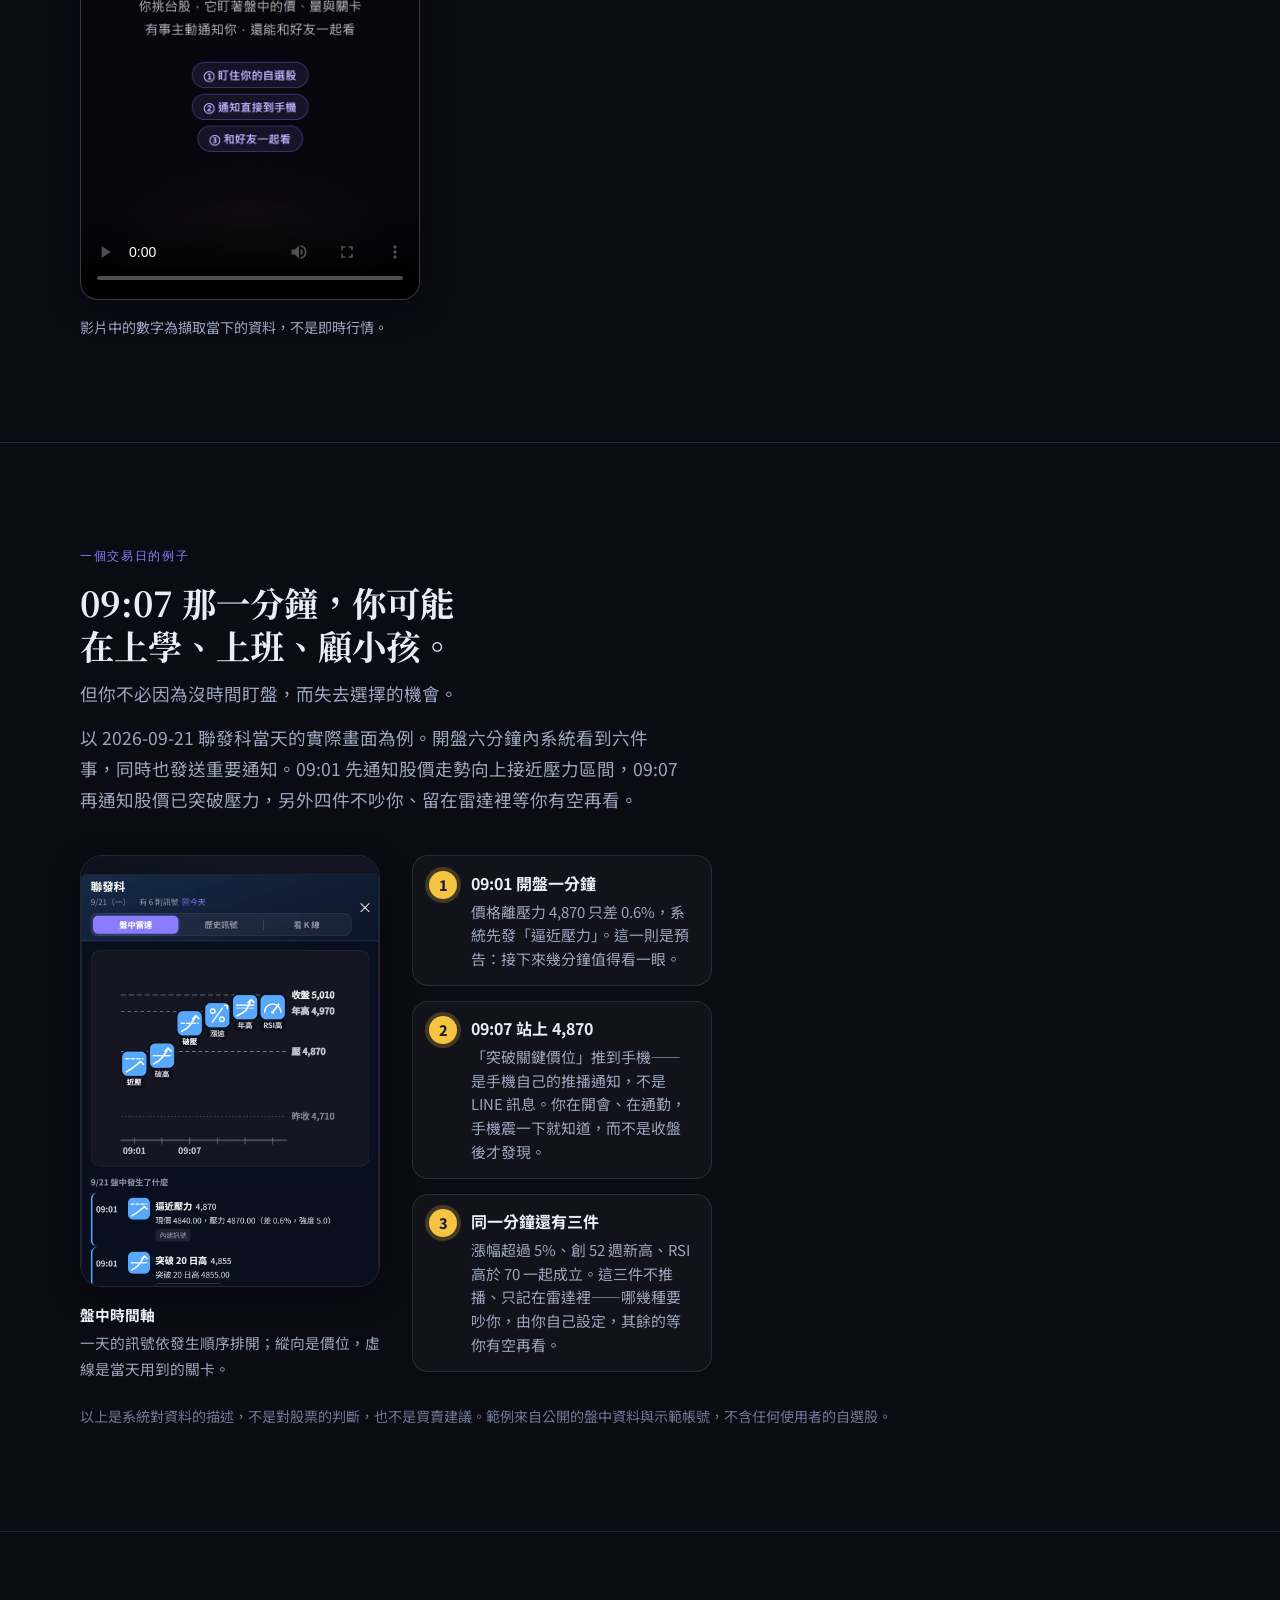
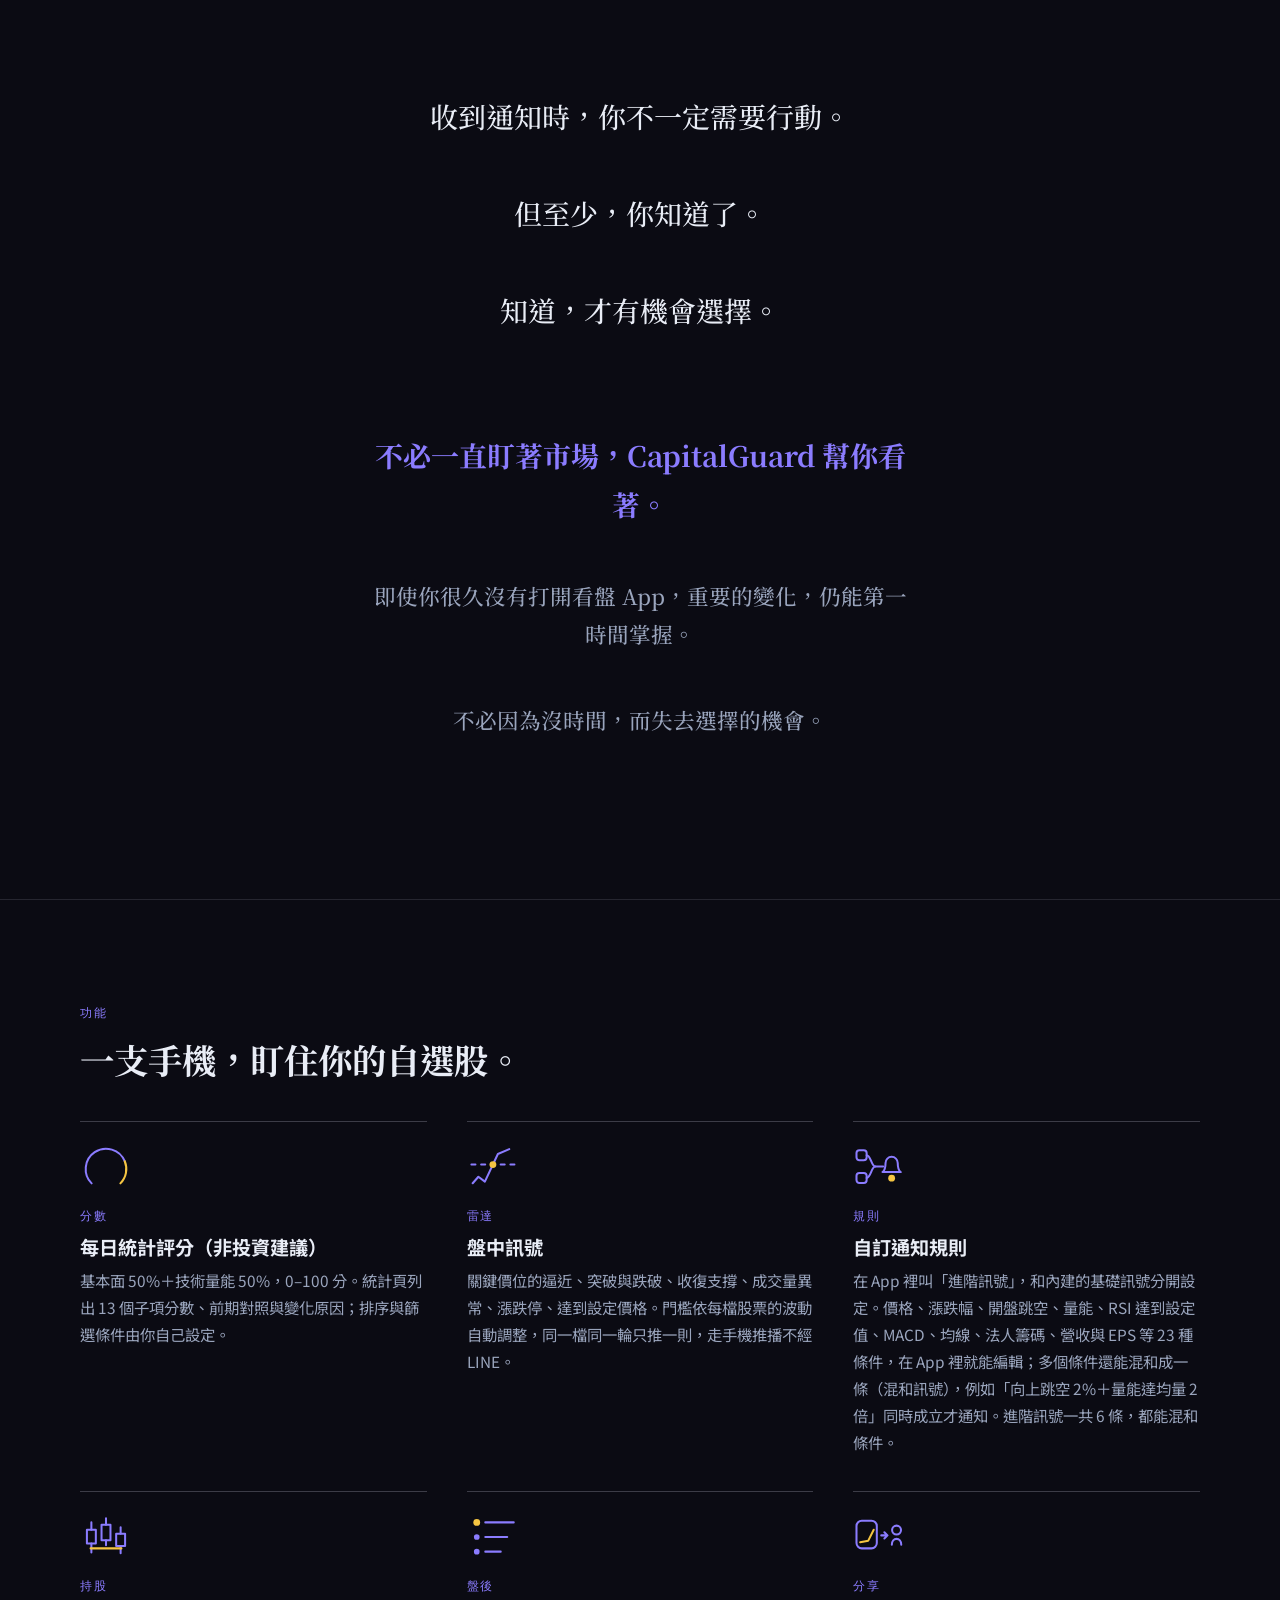
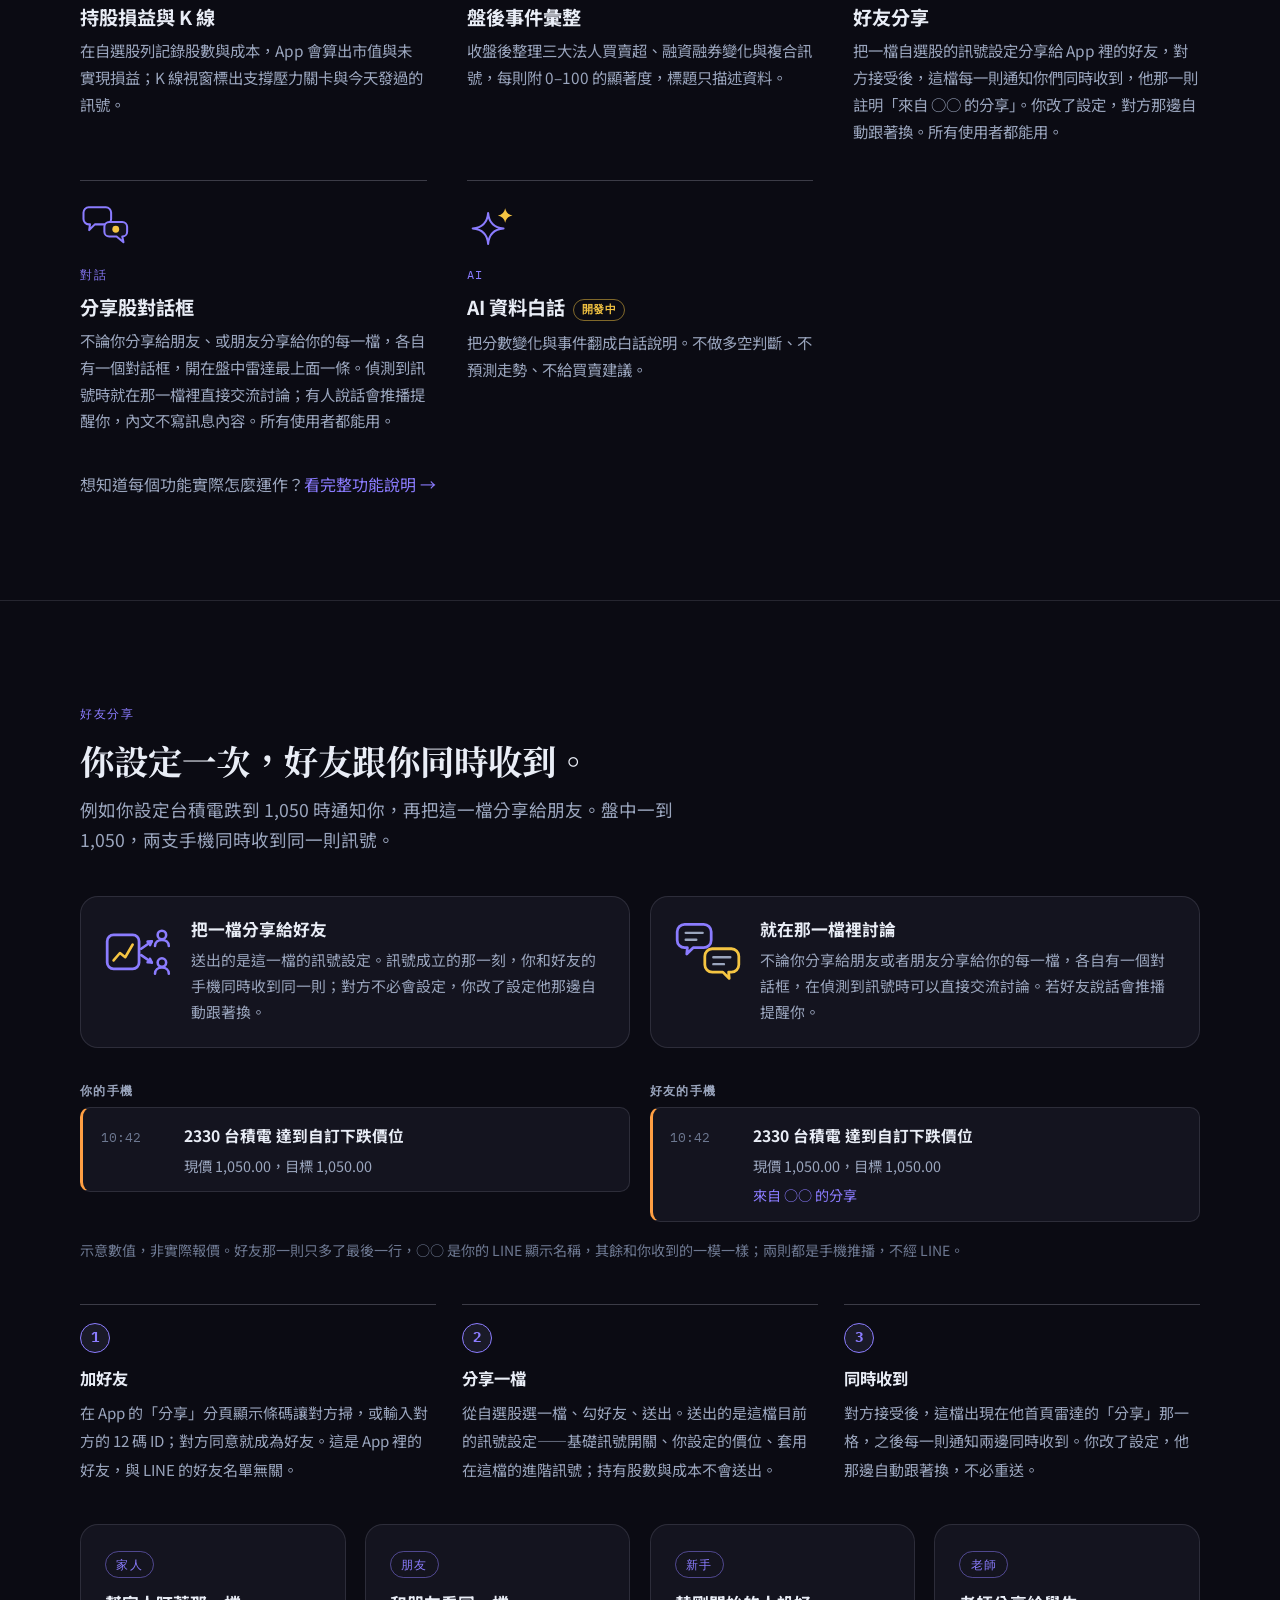
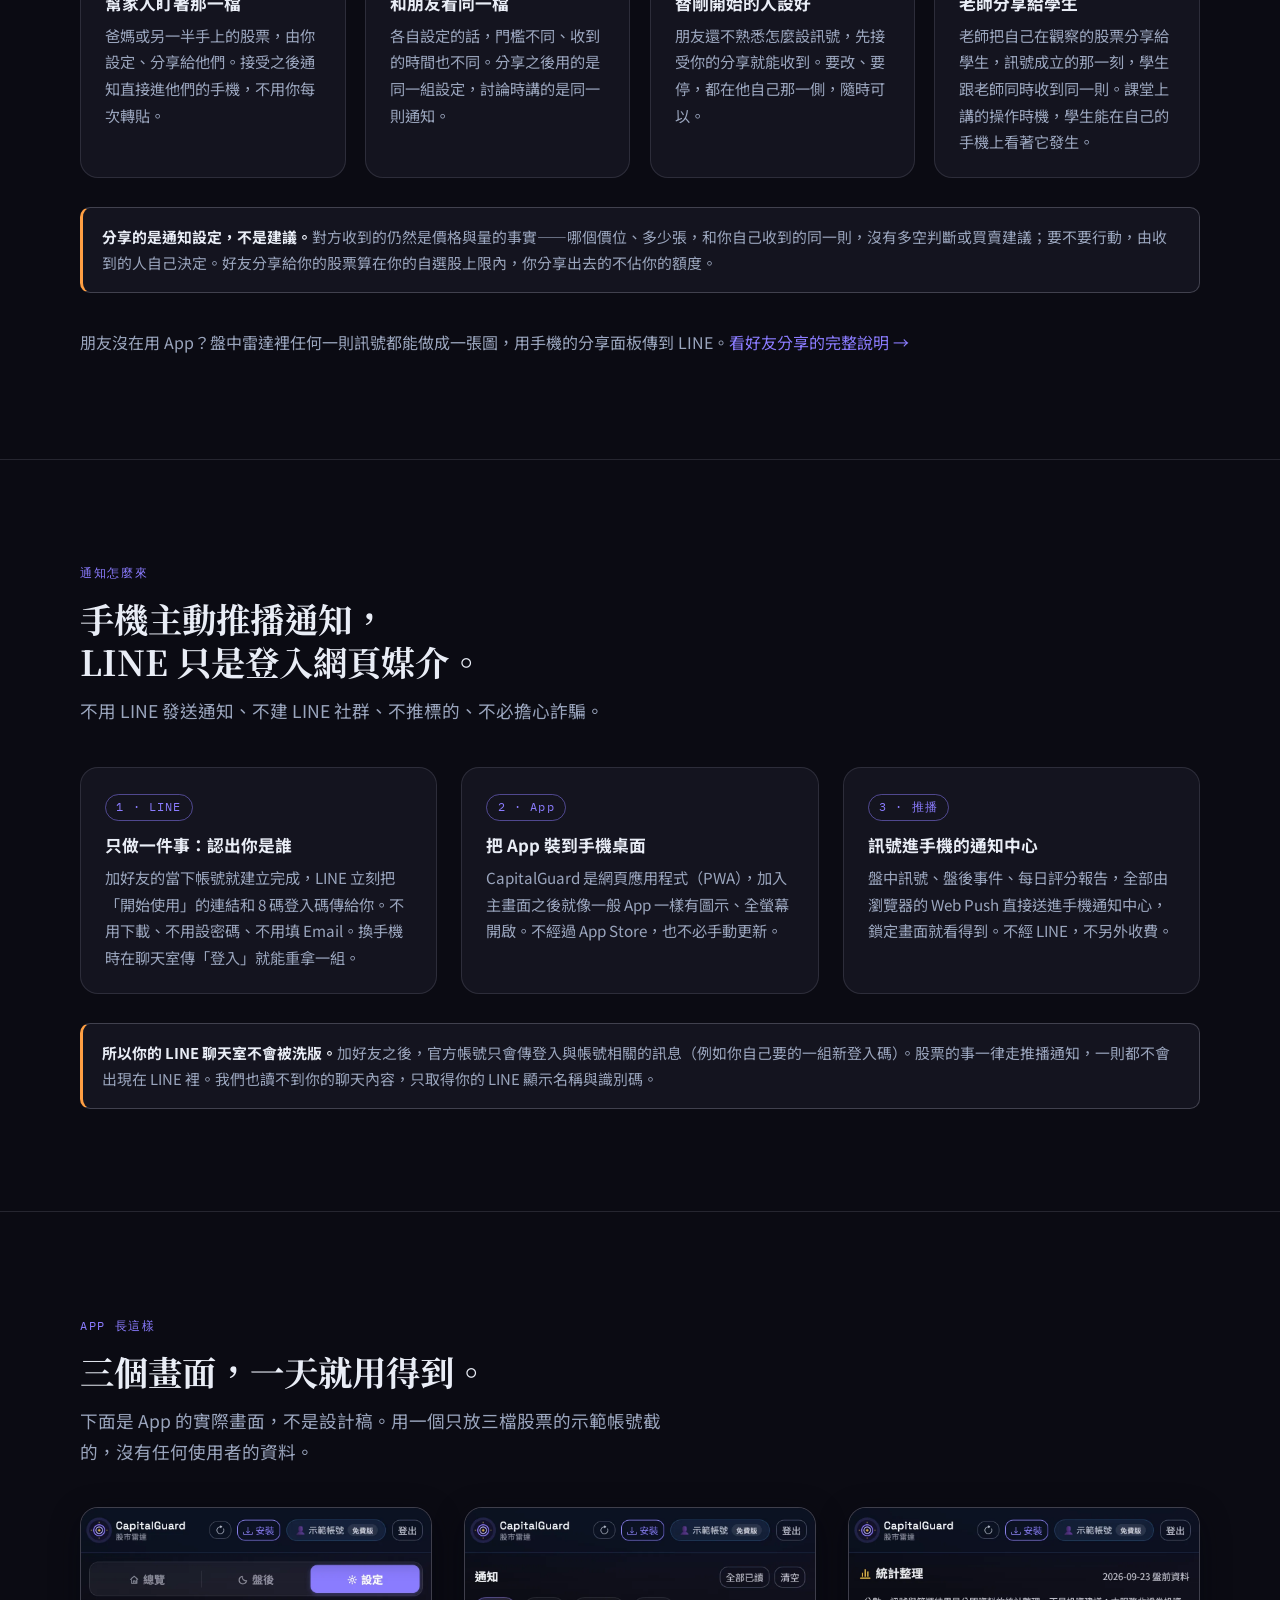
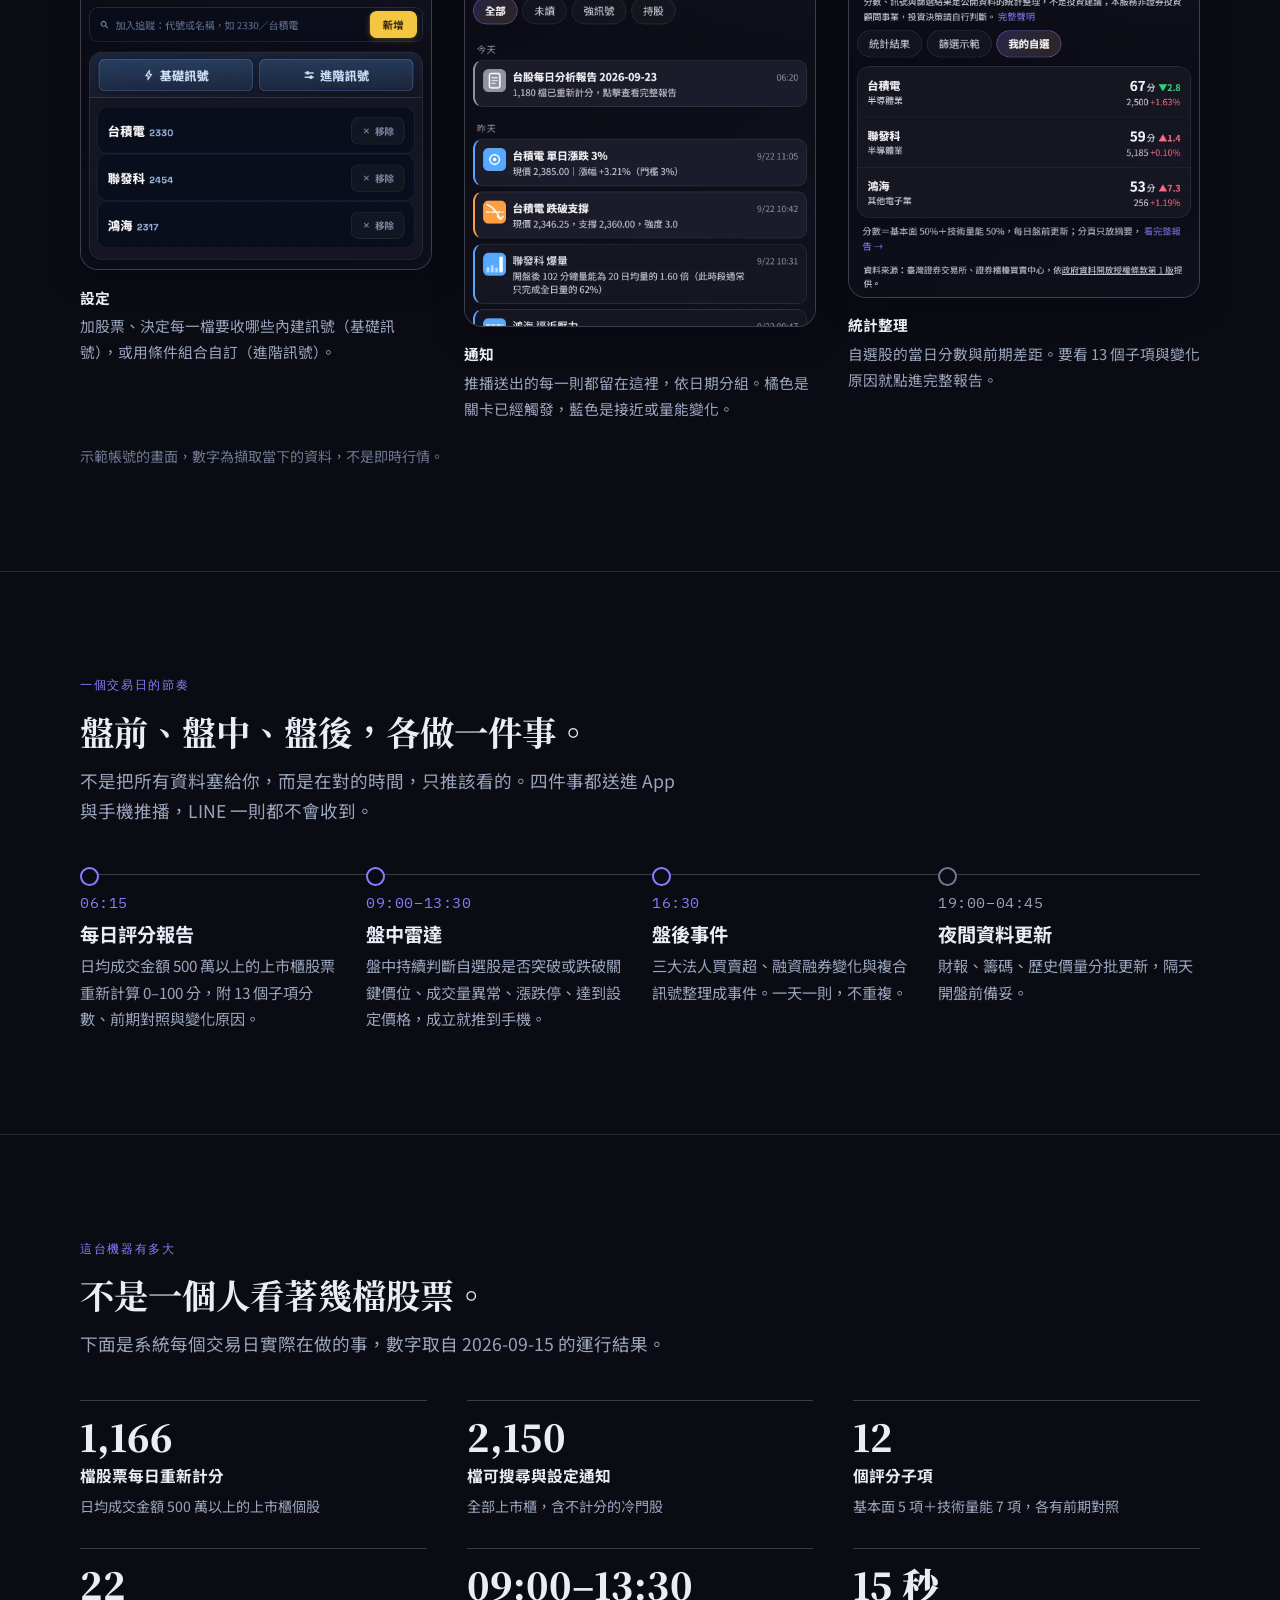
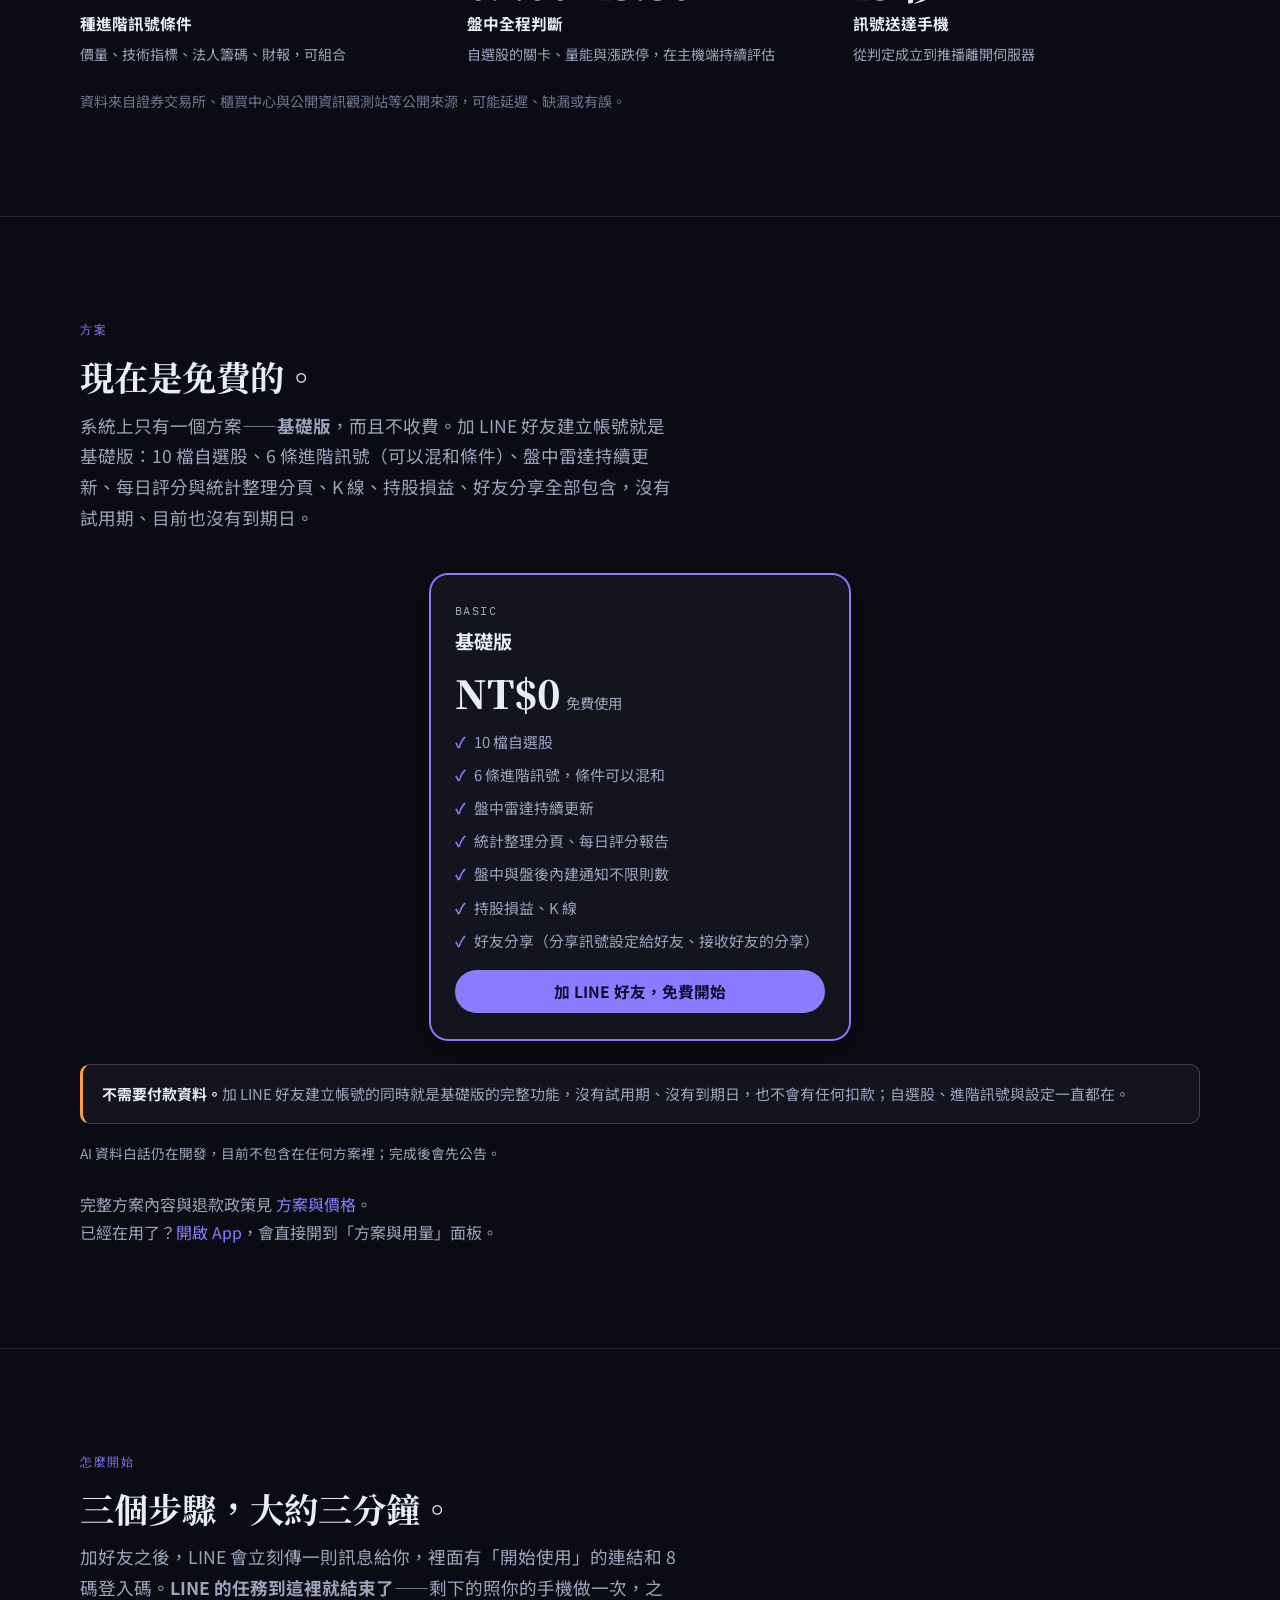
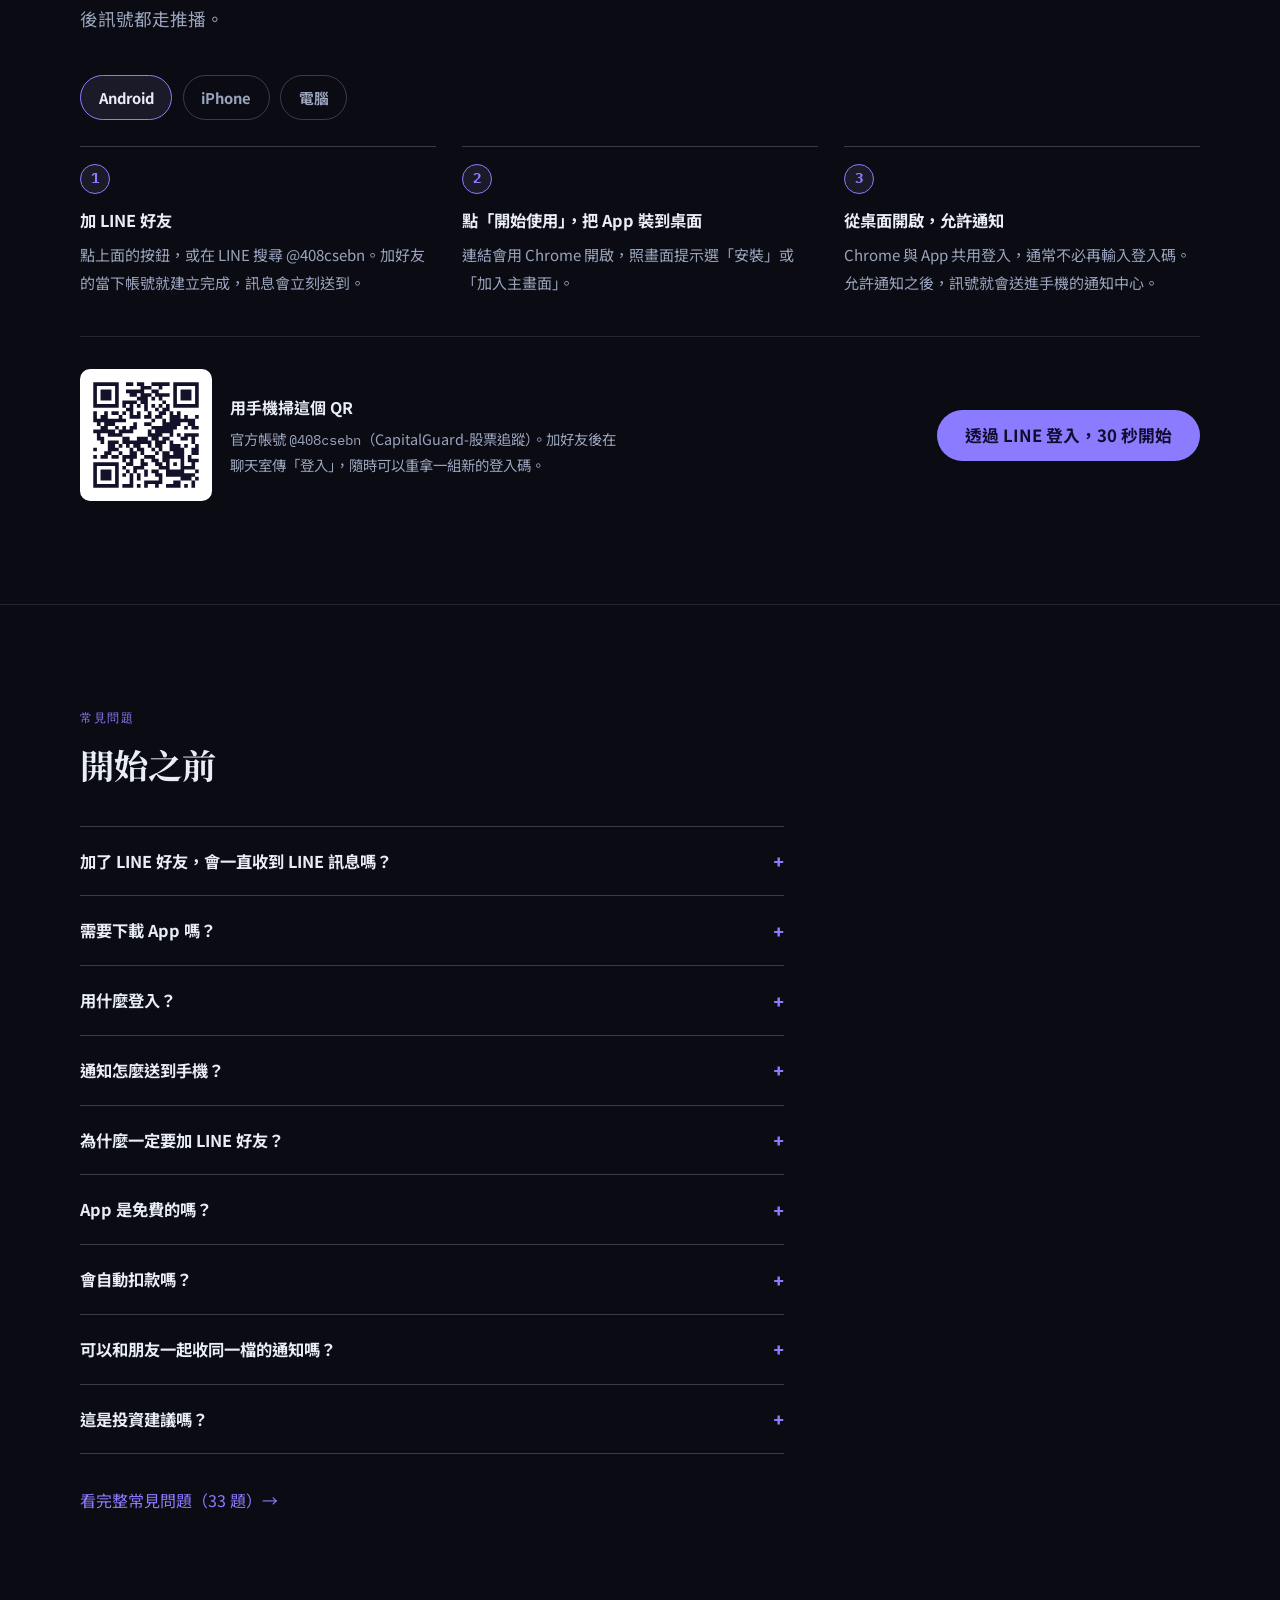
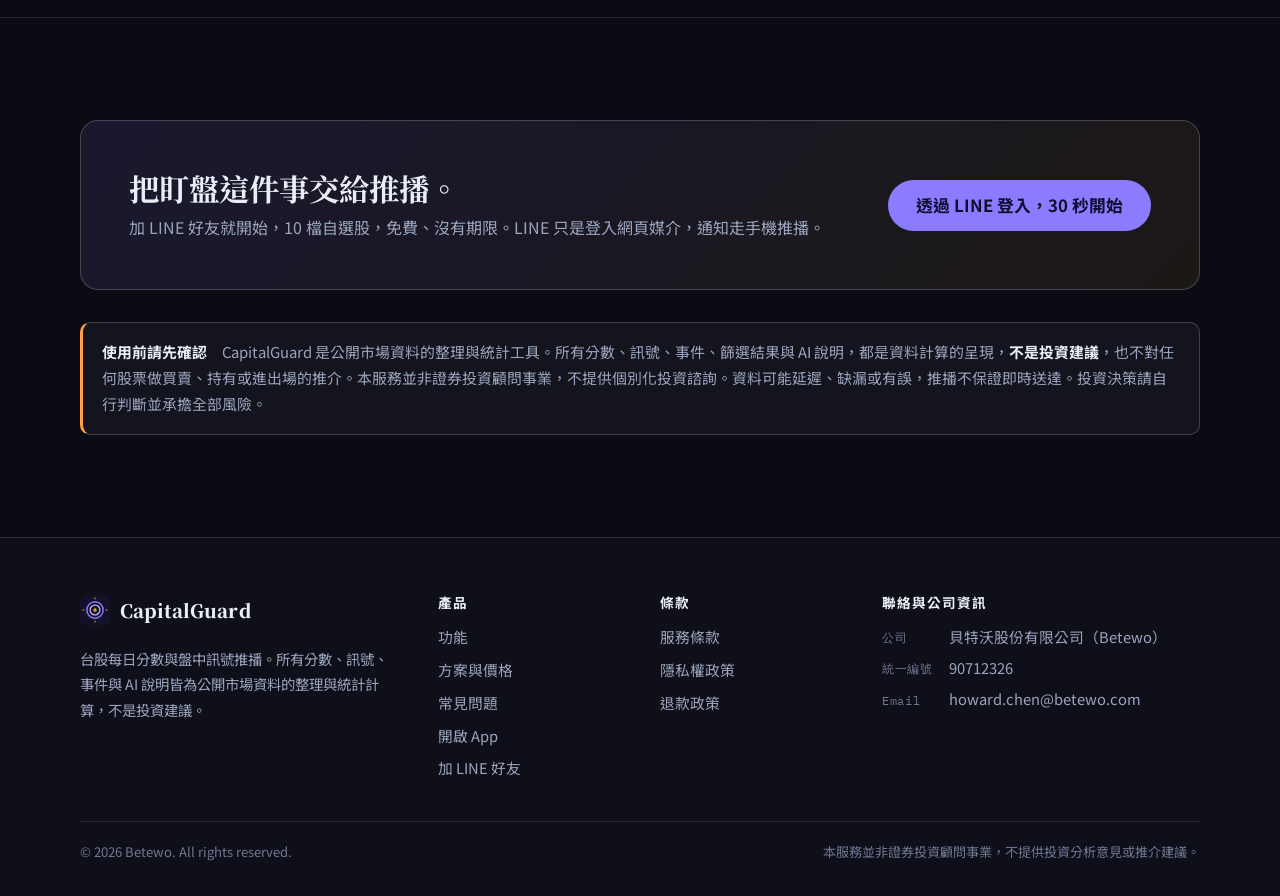
==== commit 94399d20: "deploy site from betewo-web/CapitalGuard@a32c3a43cad42e13bca114d0acb3f1e60879370e" ====
--- a/index.html
+++ b/index.html
@@ -132,7 +132,7 @@
         <svg class="feature-art" viewBox="0 0 64 64" fill="none" stroke-linecap="round" stroke-linejoin="round" aria-hidden="true"> <rect x="4.3" y="11.25" width="12.5" height="12.5" rx="3.6" stroke="var(--accent)" stroke-width="2.5"/> <rect x="4.3" y="39.25" width="12.5" height="12.5" rx="3.6" stroke="var(--accent)" stroke-width="2.5"/> <path d="M16.8 17.5C22 17.5 22.5 31.5 27.5 31.5H37.2" stroke="var(--accent)" stroke-width="2.5"/> <path d="M16.8 45.5C22 45.5 22.5 31.5 27.5 31.5" stroke="var(--accent)" stroke-width="2.5"/> <path d="M40.05 27A7.5 7.5 0 0 1 55.05 27C55.05 35.75 58.8 38.25 58.8 38.25H36.3C36.3 38.25 40.05 35.75 40.05 27Z" stroke="var(--accent)" stroke-width="2.5"/> <circle cx="47.55" cy="45.7" r="4.2" fill="var(--accent-2)" stroke="none"/> </svg>
         <span class="eyebrow">規則</span>
         <h3>自訂通知規則</h3>
-        <p>在 App 裡叫「進階訊號」，和內建的基礎訊號分開設定。價格、漲跌幅、開盤跳空、量能、RSI 達到設定值、MACD、均線、法人籌碼、營收與 EPS 等 22 種條件，在 App 裡就能編輯；多個條件還能混和成一條（混和訊號），例如「向上跳空 2%＋量能達均量 2 倍」同時成立才通知。進階訊號一共 6 條，都能混和條件。</p>
+        <p>在 App 裡叫「進階訊號」，和內建的基礎訊號分開設定。價格、漲跌幅、開盤跳空、量能、RSI 達到設定值、MACD、均線、法人籌碼、營收與 EPS 等 23 種條件，在 App 裡就能編輯；多個條件還能混和成一條（混和訊號），例如「向上跳空 2%＋量能達均量 2 倍」同時成立才通知。進階訊號一共 6 條，都能混和條件。</p>
       </div>
       <div class="feature">
         <svg class="feature-art" viewBox="0 0 64 64" fill="none" stroke-linecap="round" stroke-linejoin="round" aria-hidden="true"> <path d="M14 14V23M14 40V51" stroke="var(--accent)" stroke-width="2.5"/> <rect x="8.5" y="23" width="11" height="17" stroke="var(--accent)" stroke-width="2.5"/> <path d="M32 9V17M32 36V42" stroke="var(--accent)" stroke-width="2.5"/> <rect x="26.5" y="17" width="11" height="19" stroke="var(--accent)" stroke-width="2.5"/> <path d="M50 20V28M50 43V52" stroke="var(--accent)" stroke-width="2.5"/> <rect x="44.5" y="28" width="11" height="15" stroke="var(--accent)" stroke-width="2.5"/> <path d="M13 46H51" stroke="var(--accent-2)" stroke-width="2.5"/> </svg>
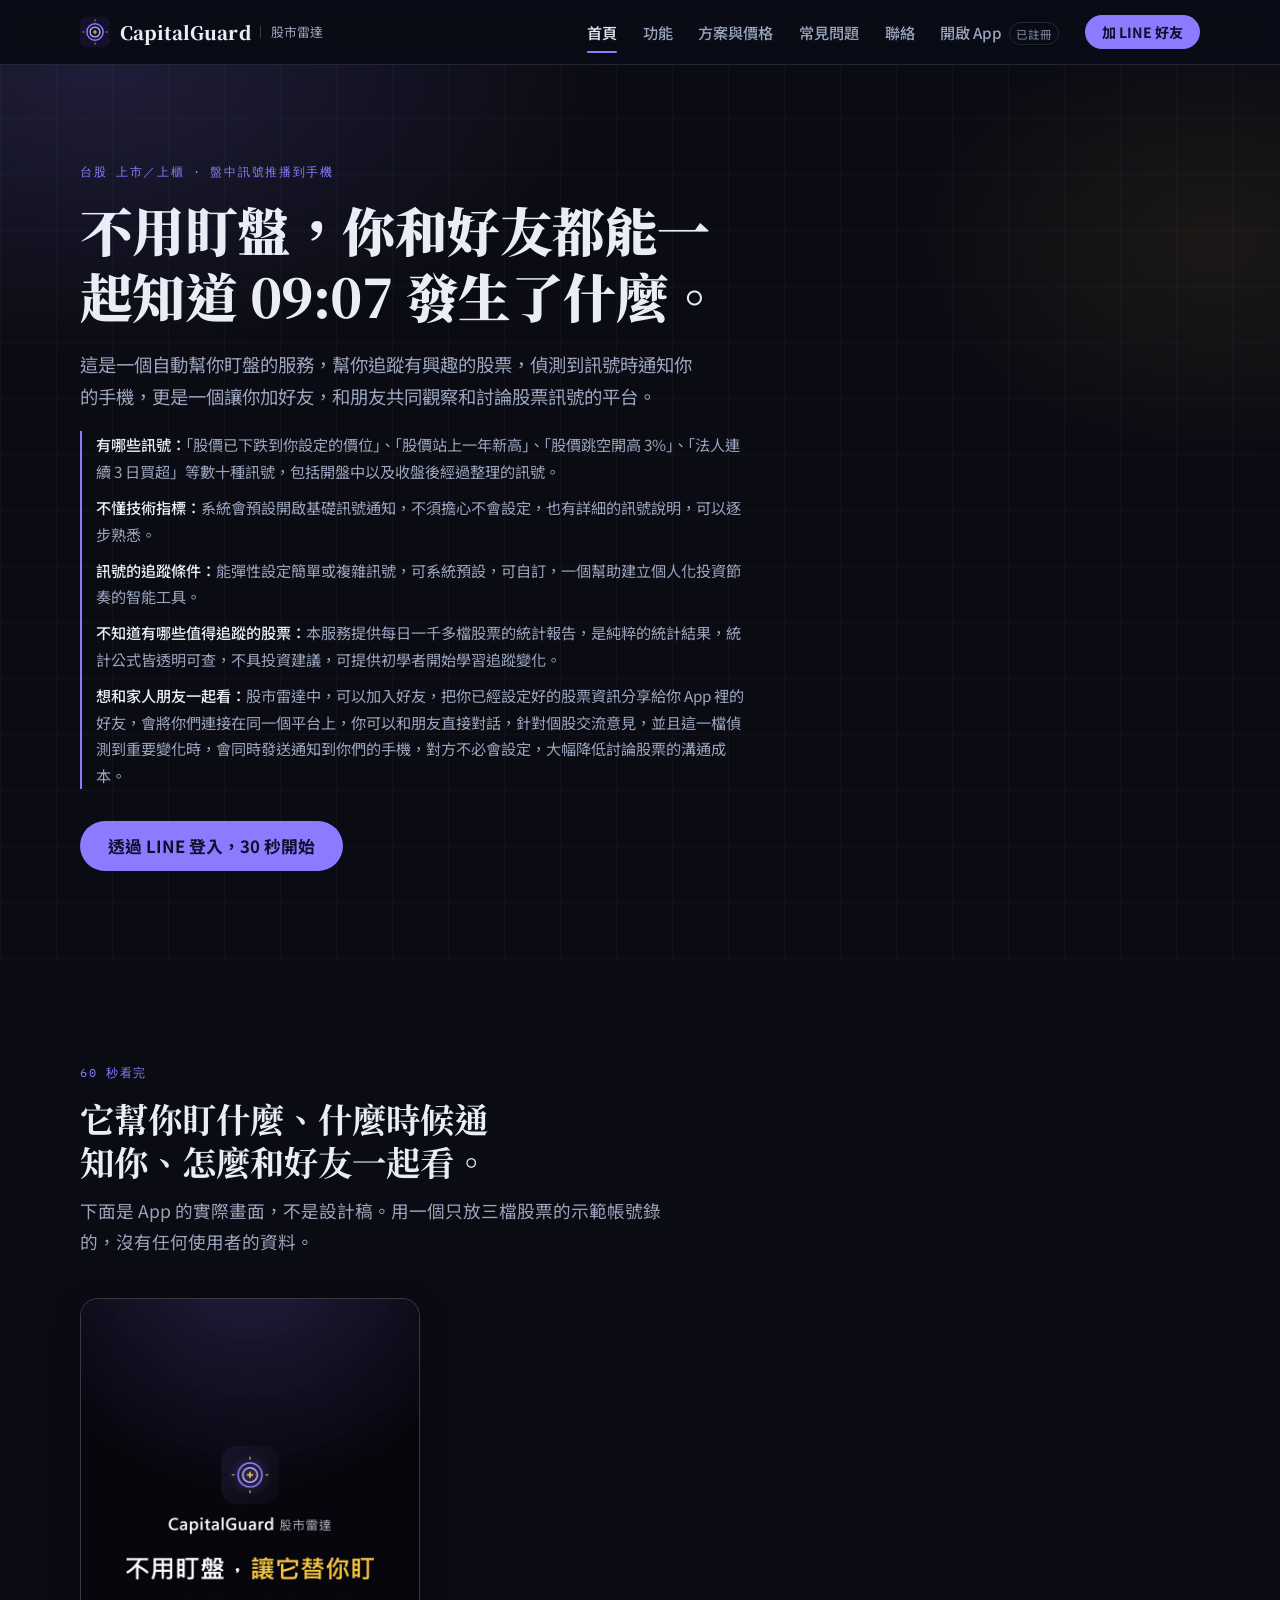
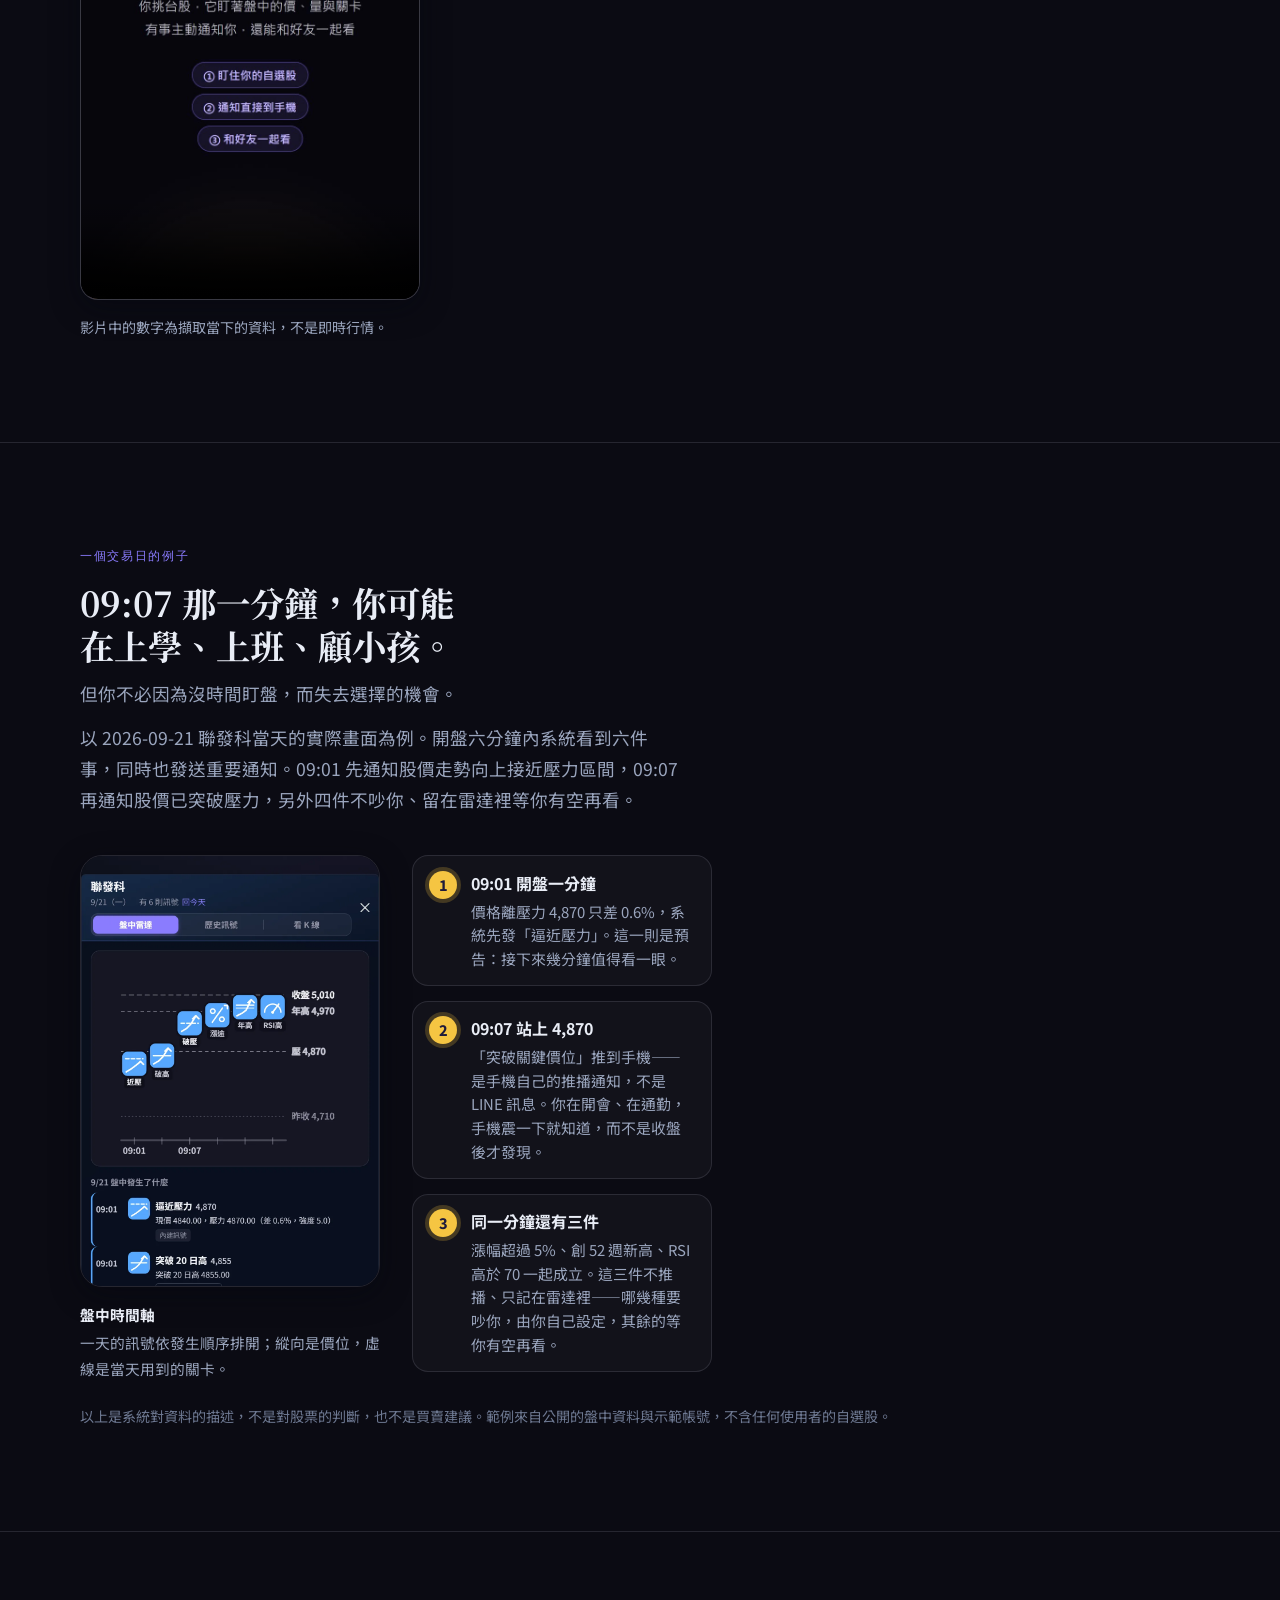
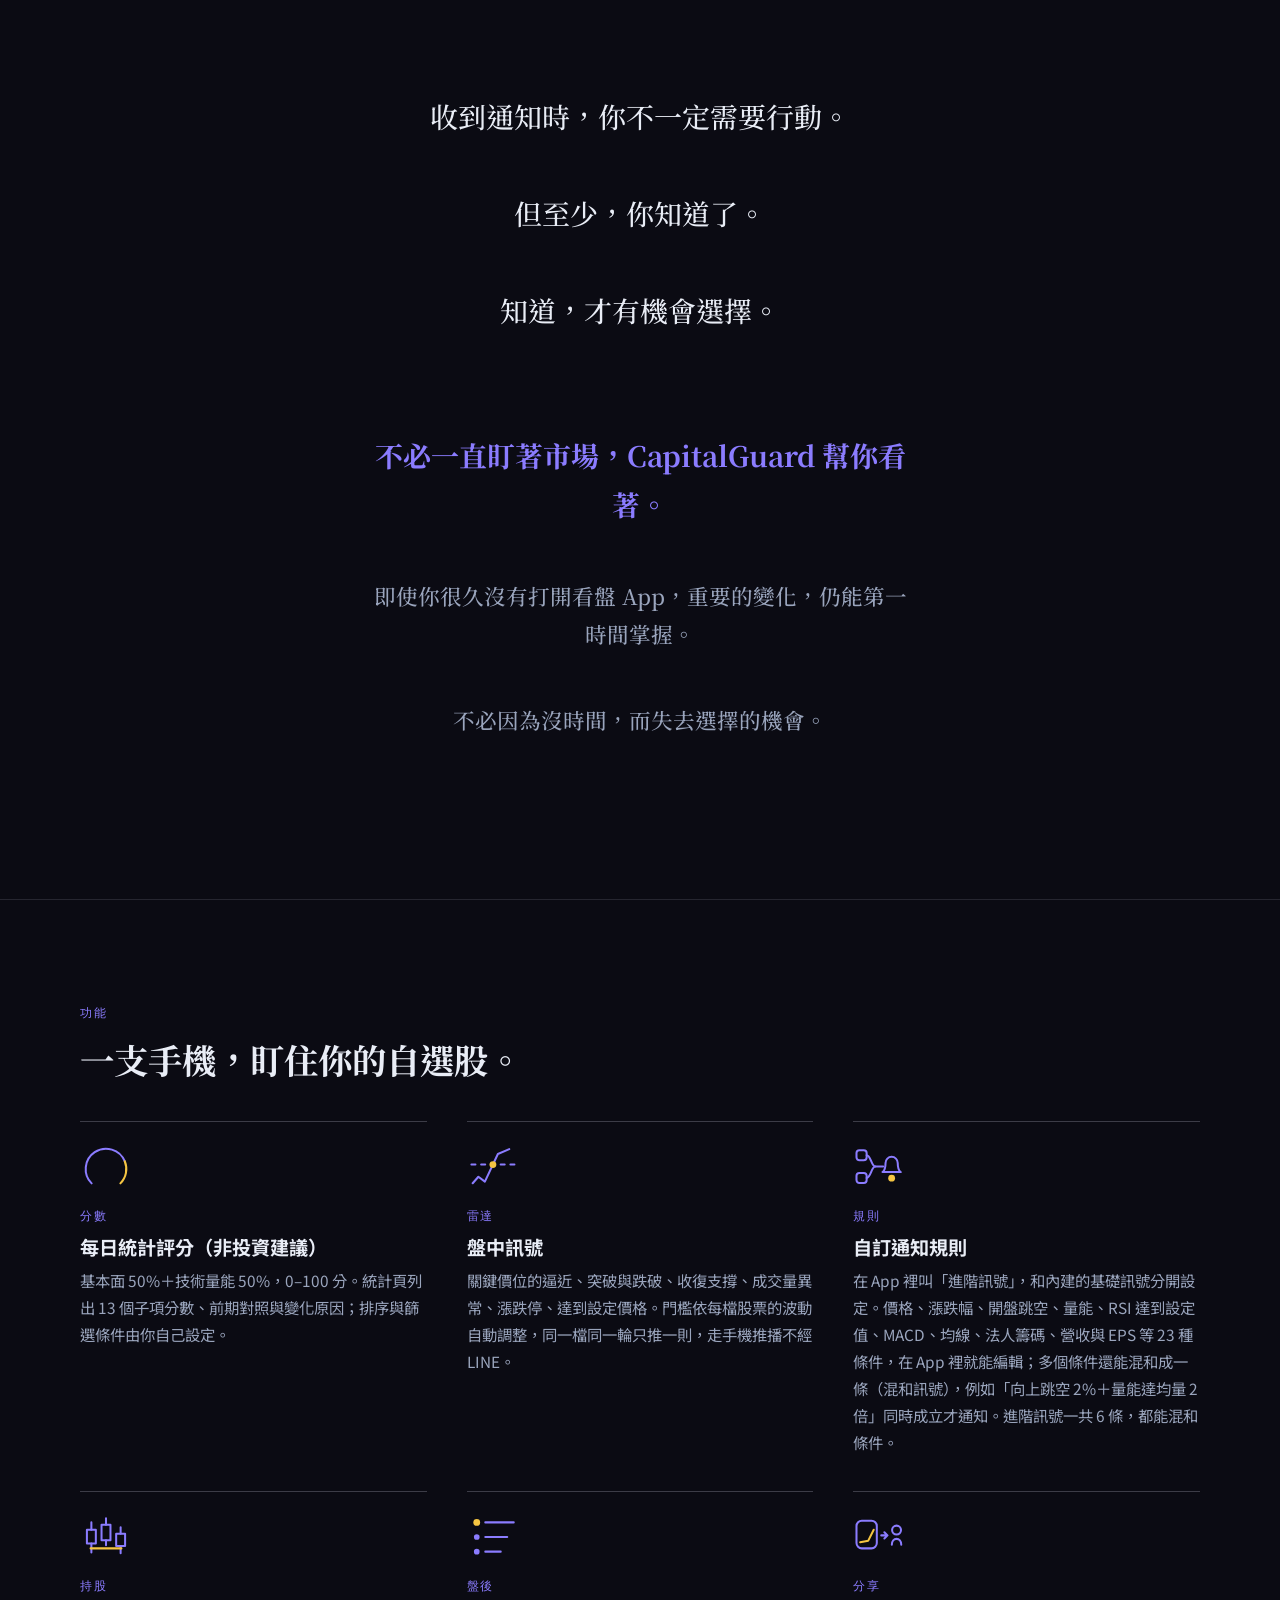
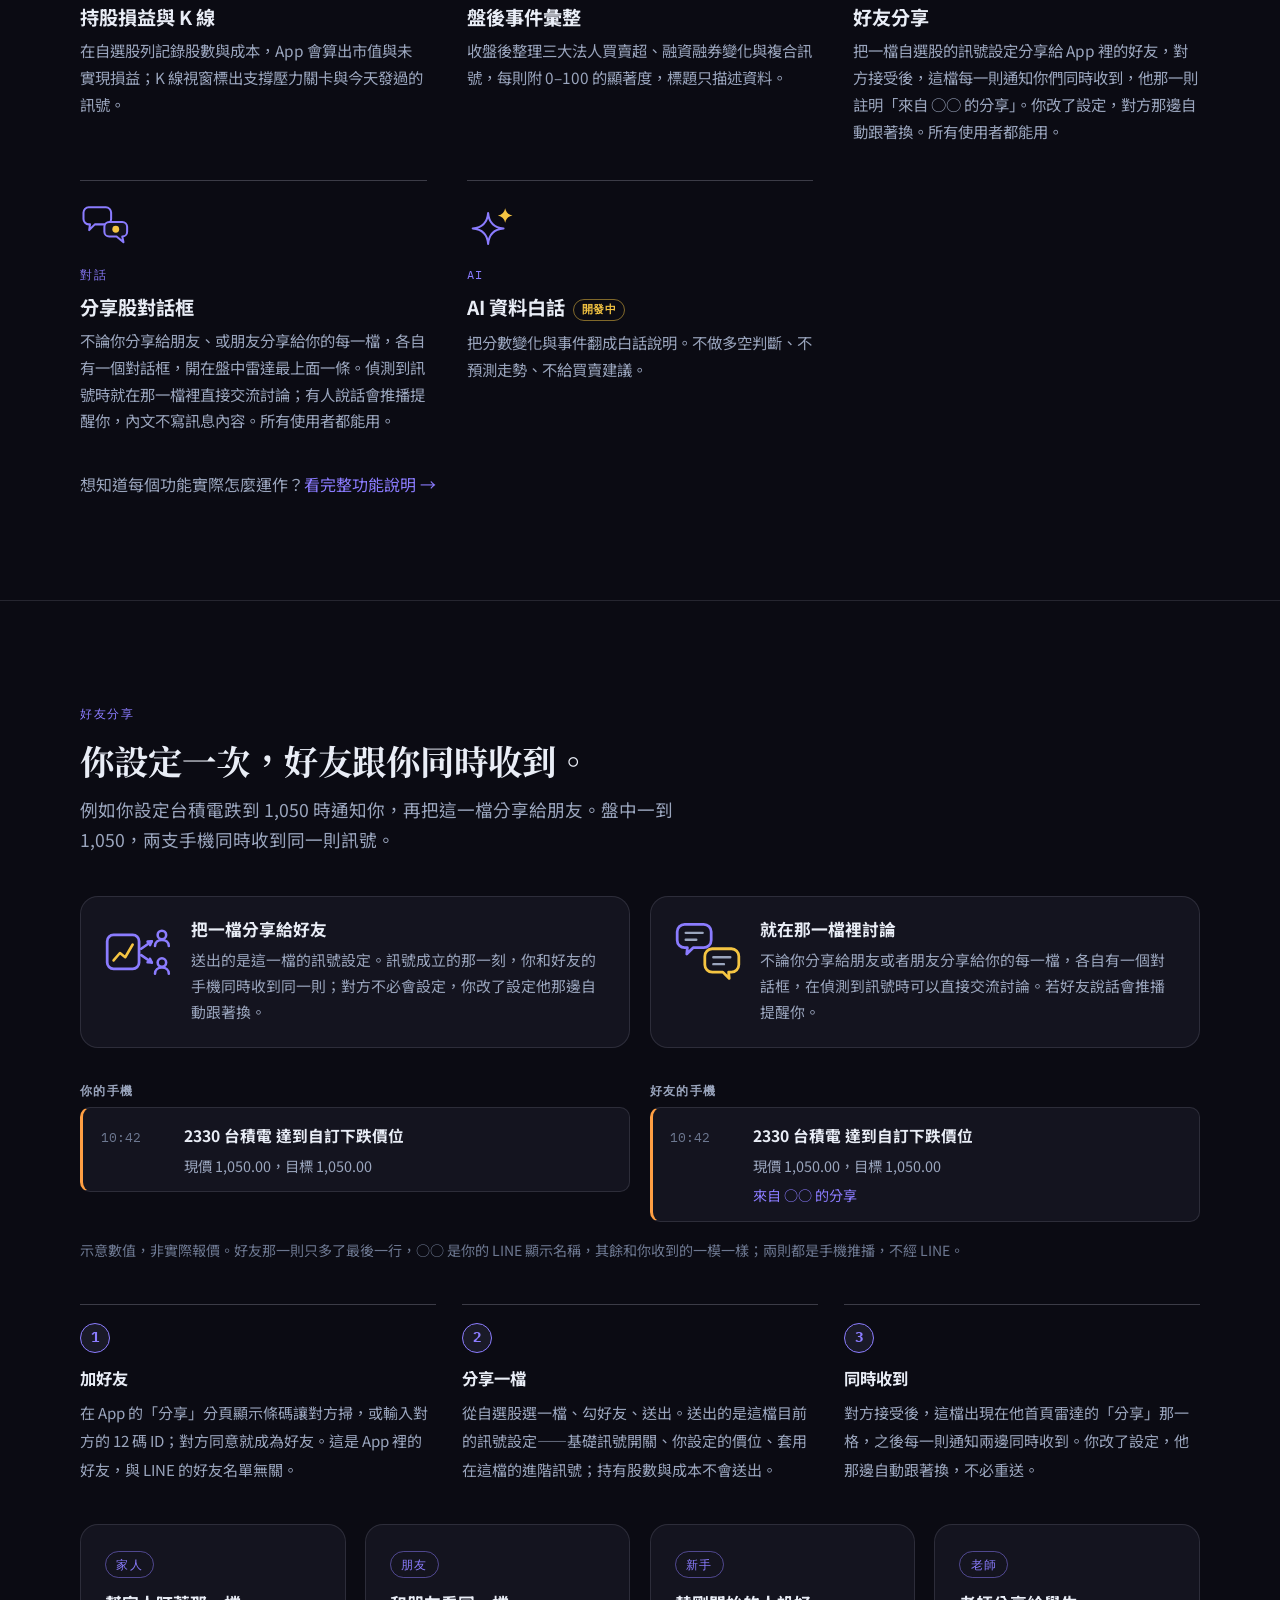
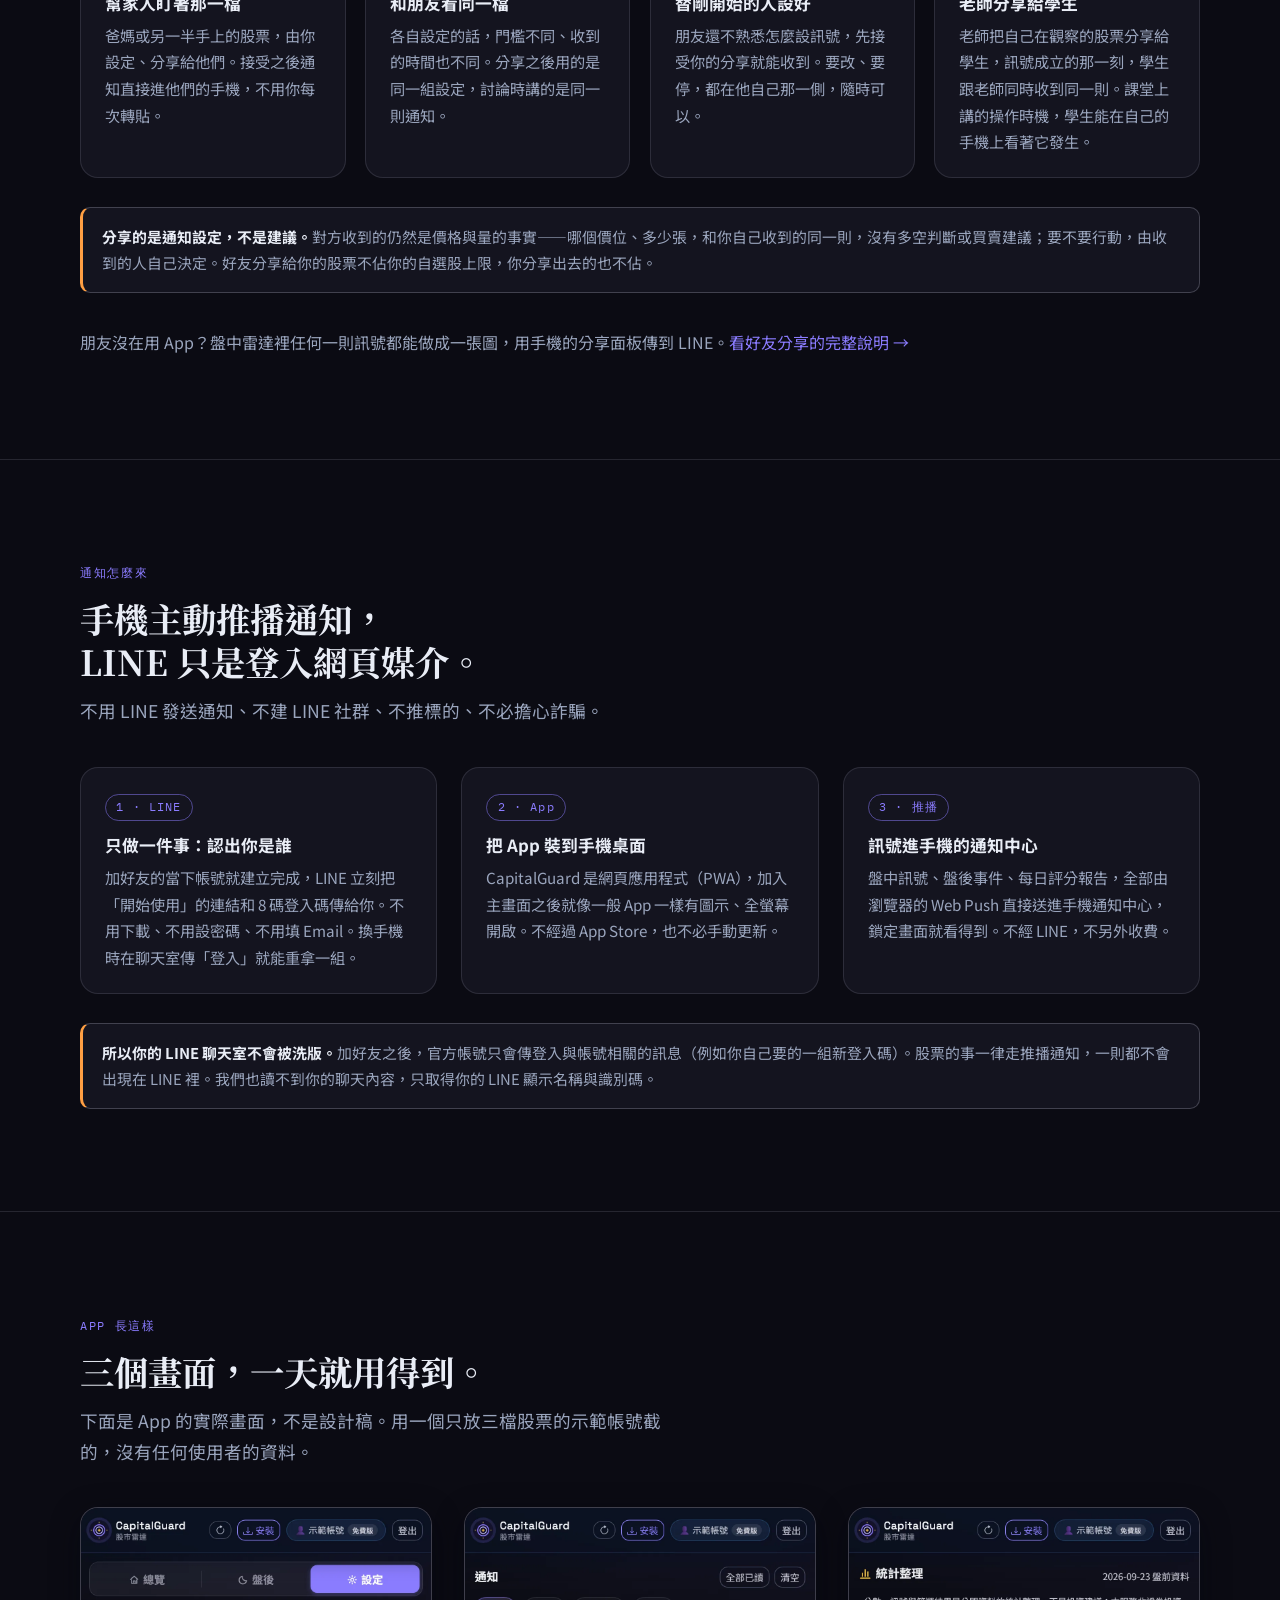
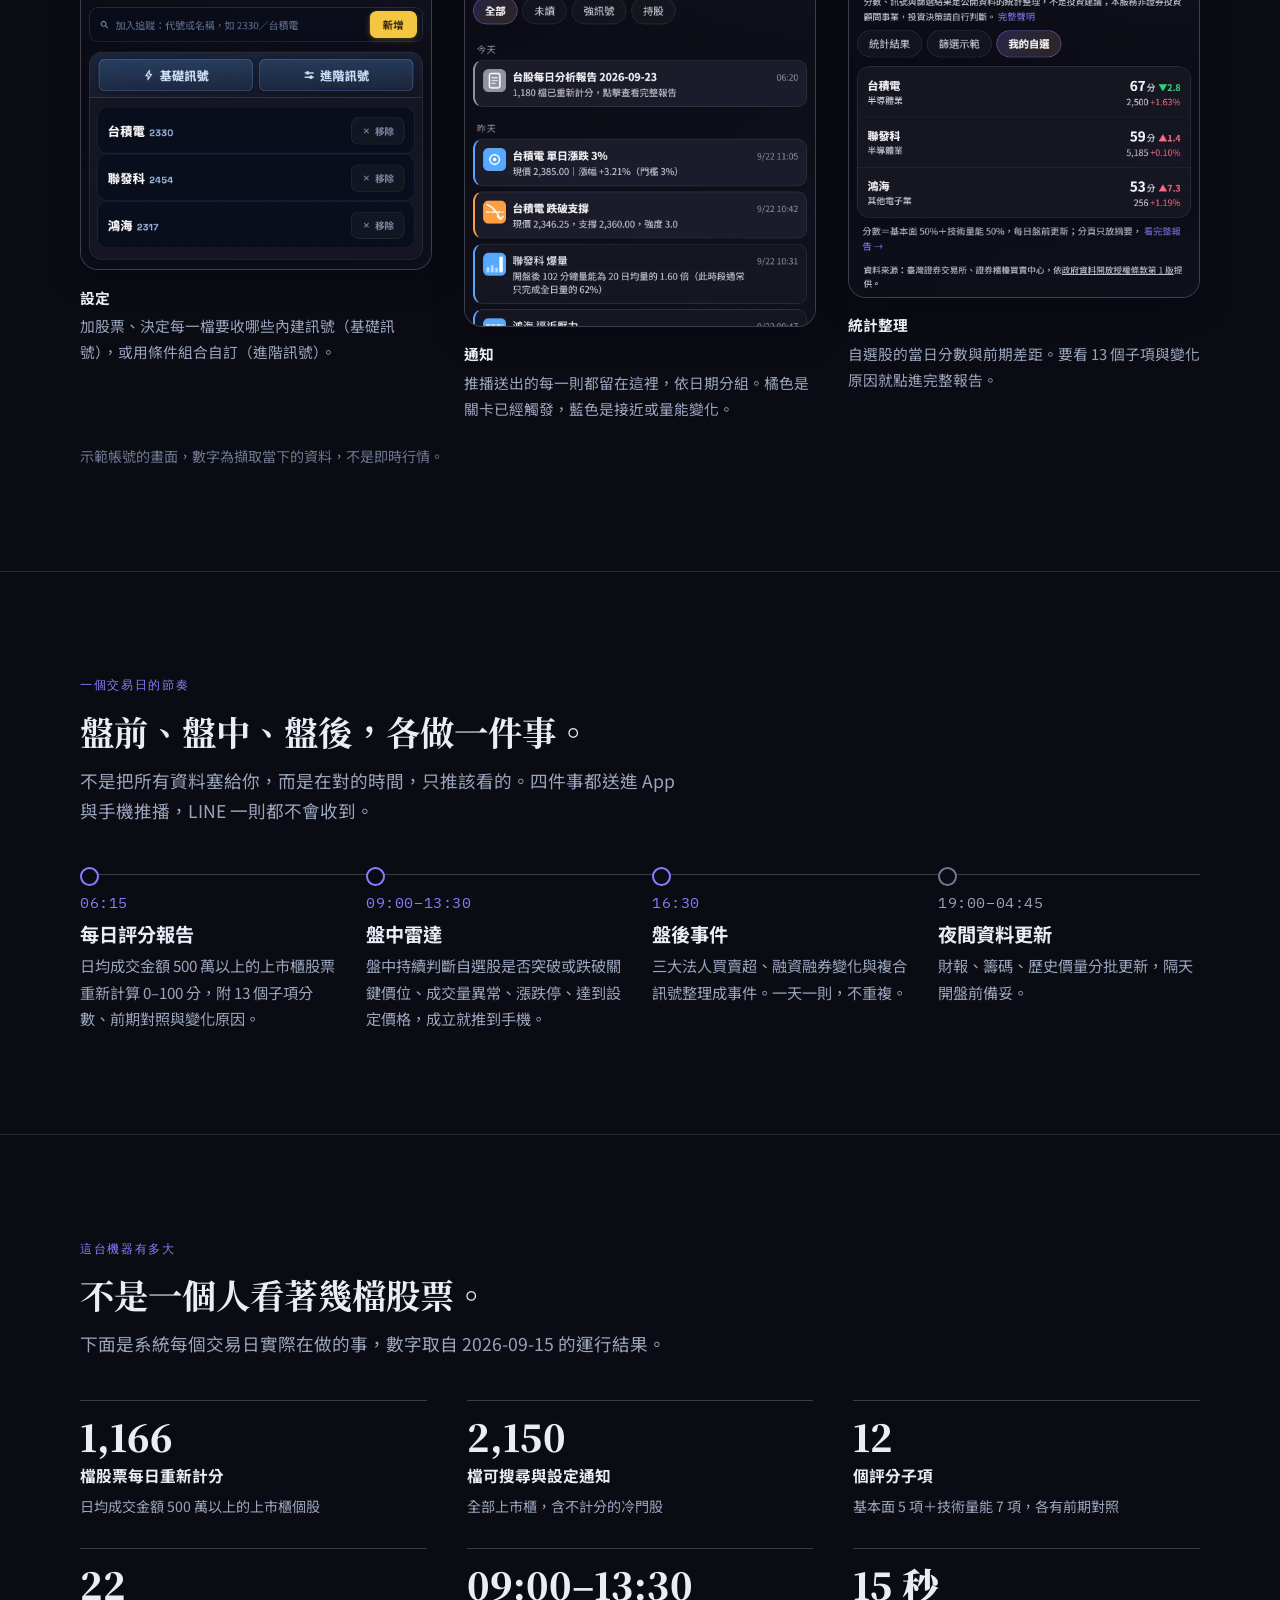
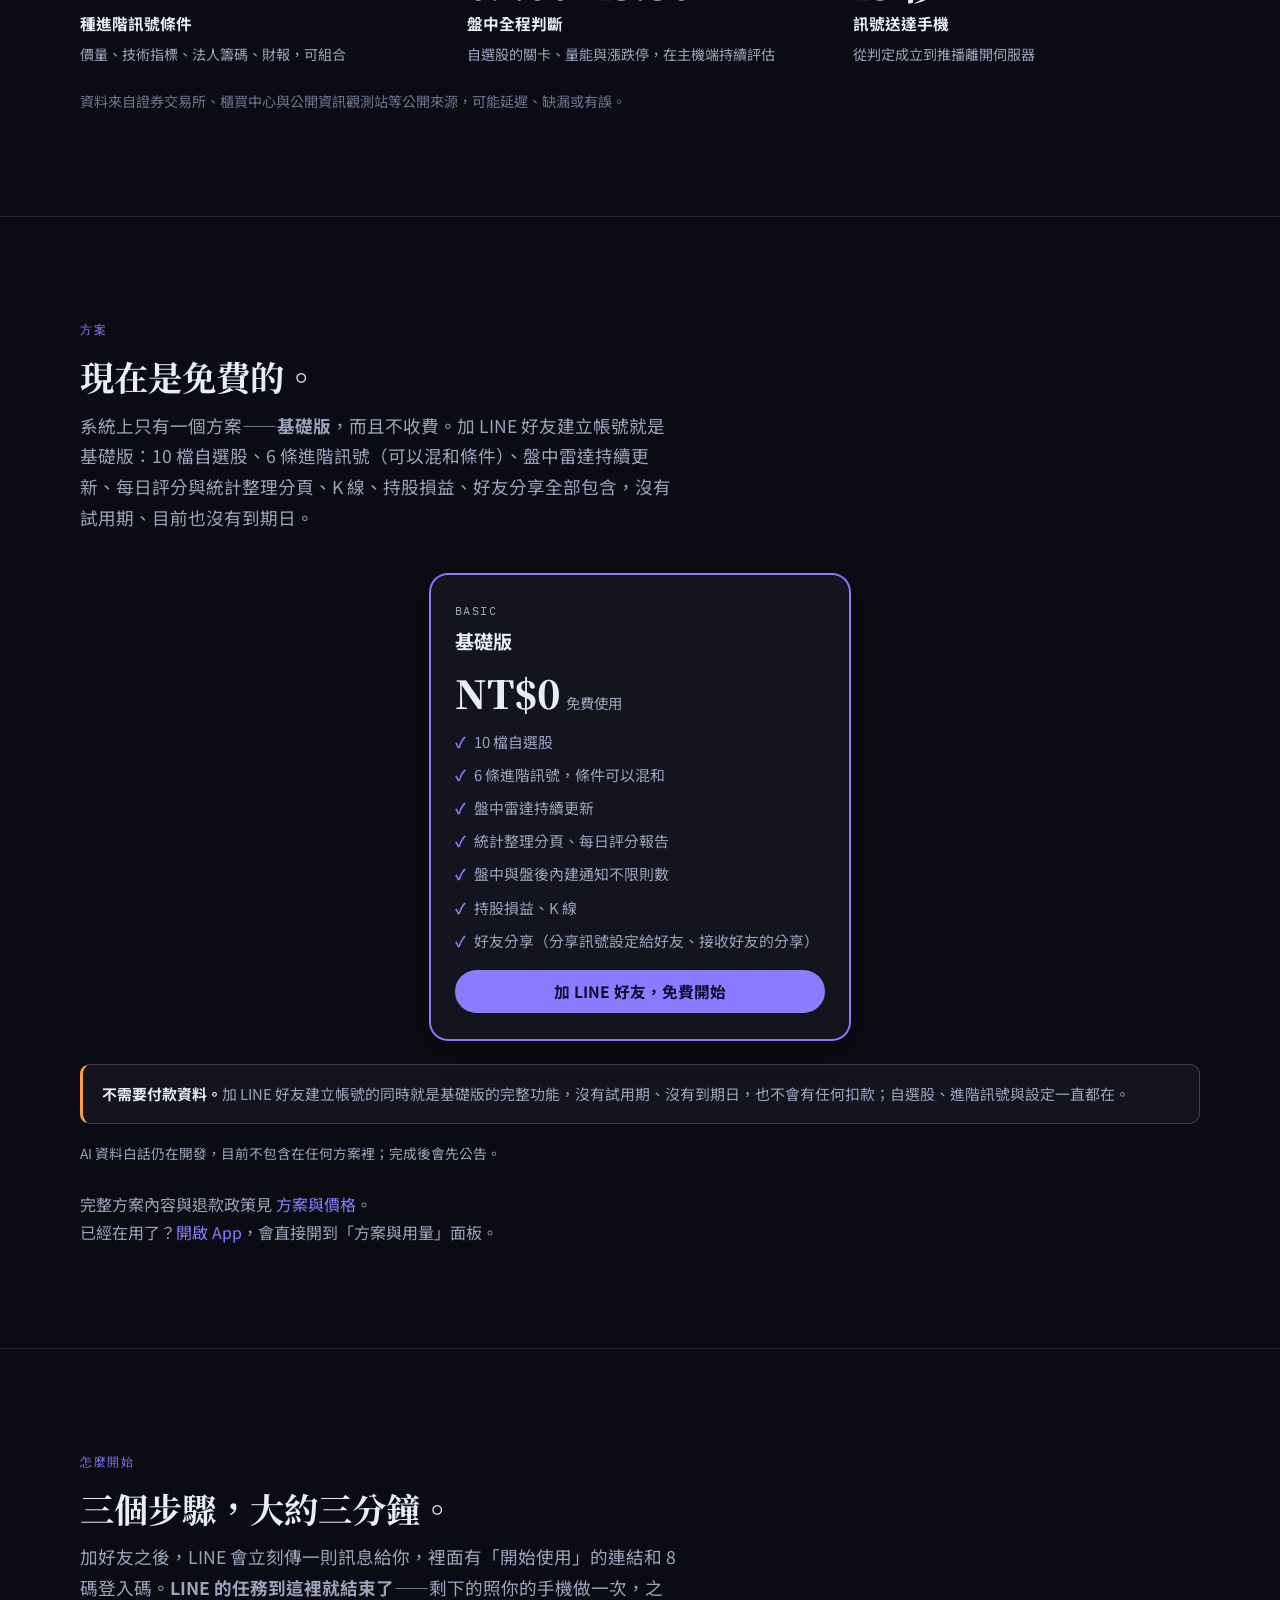
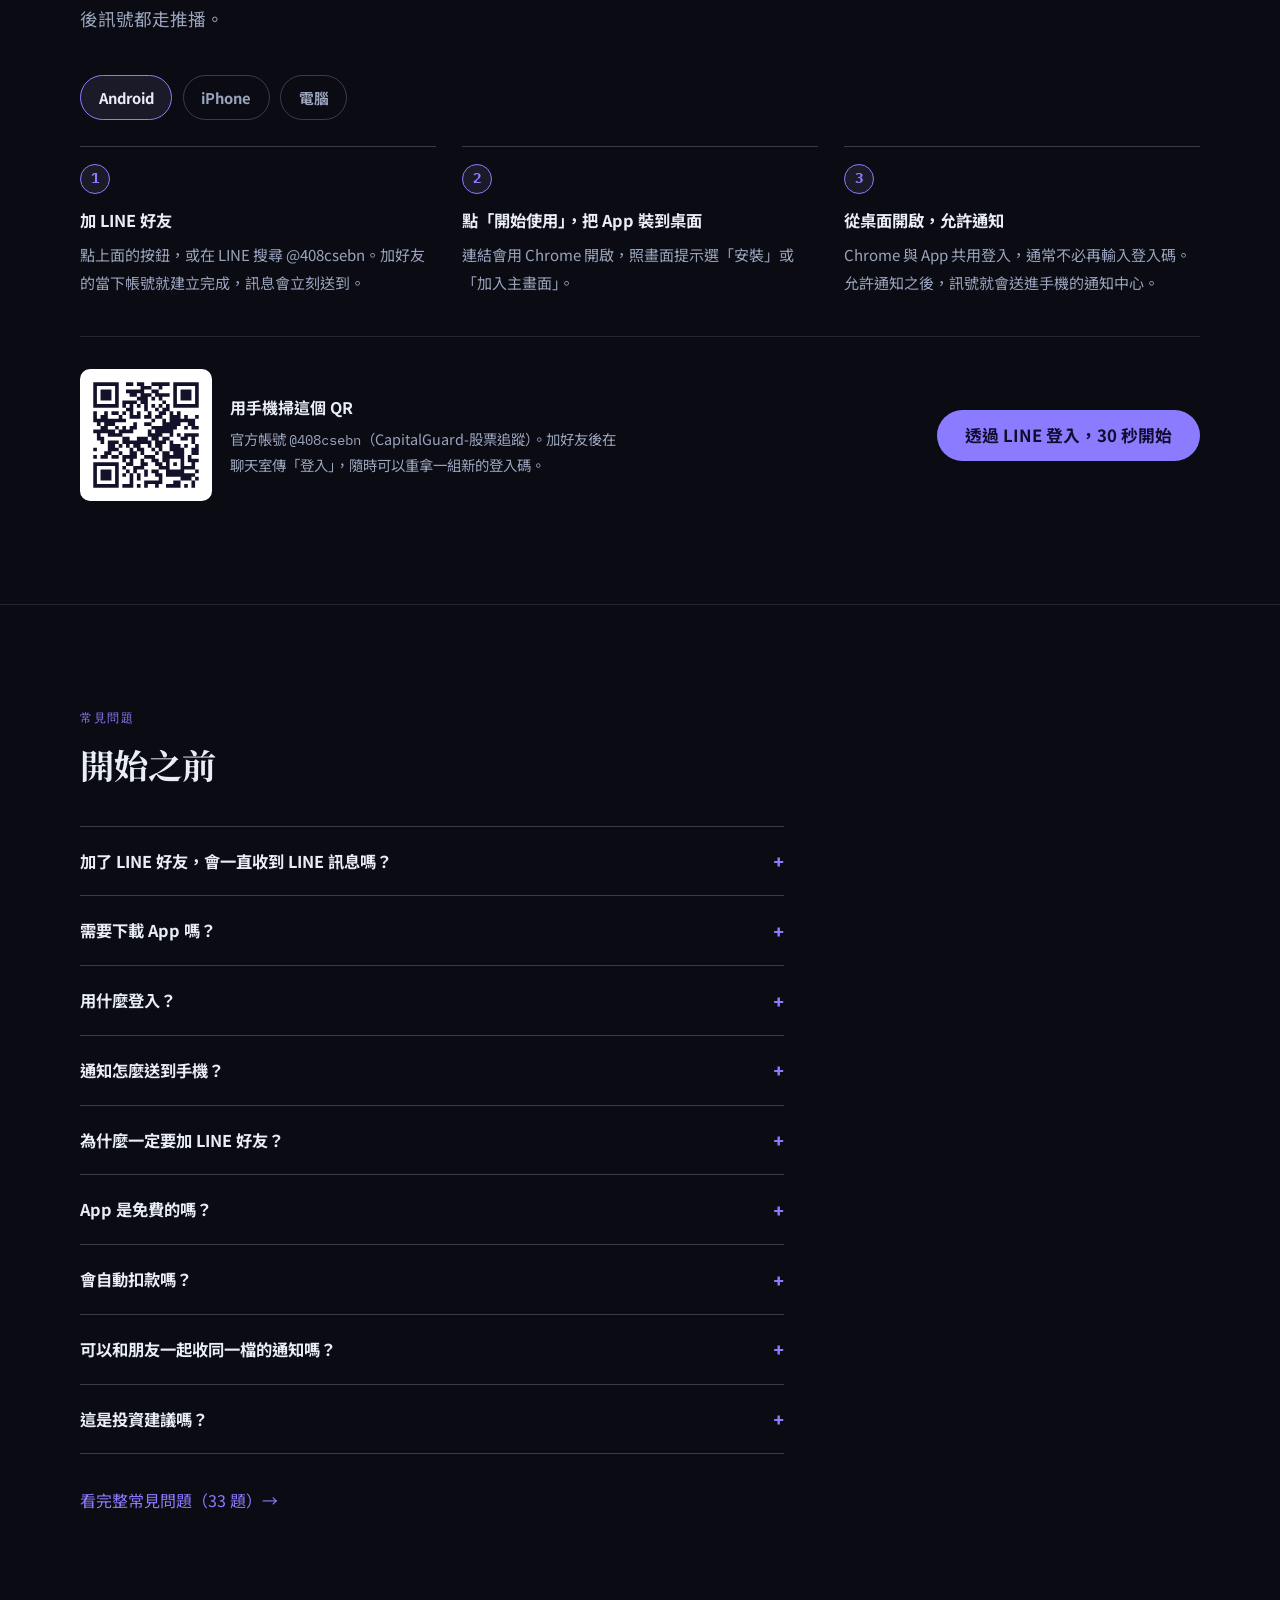
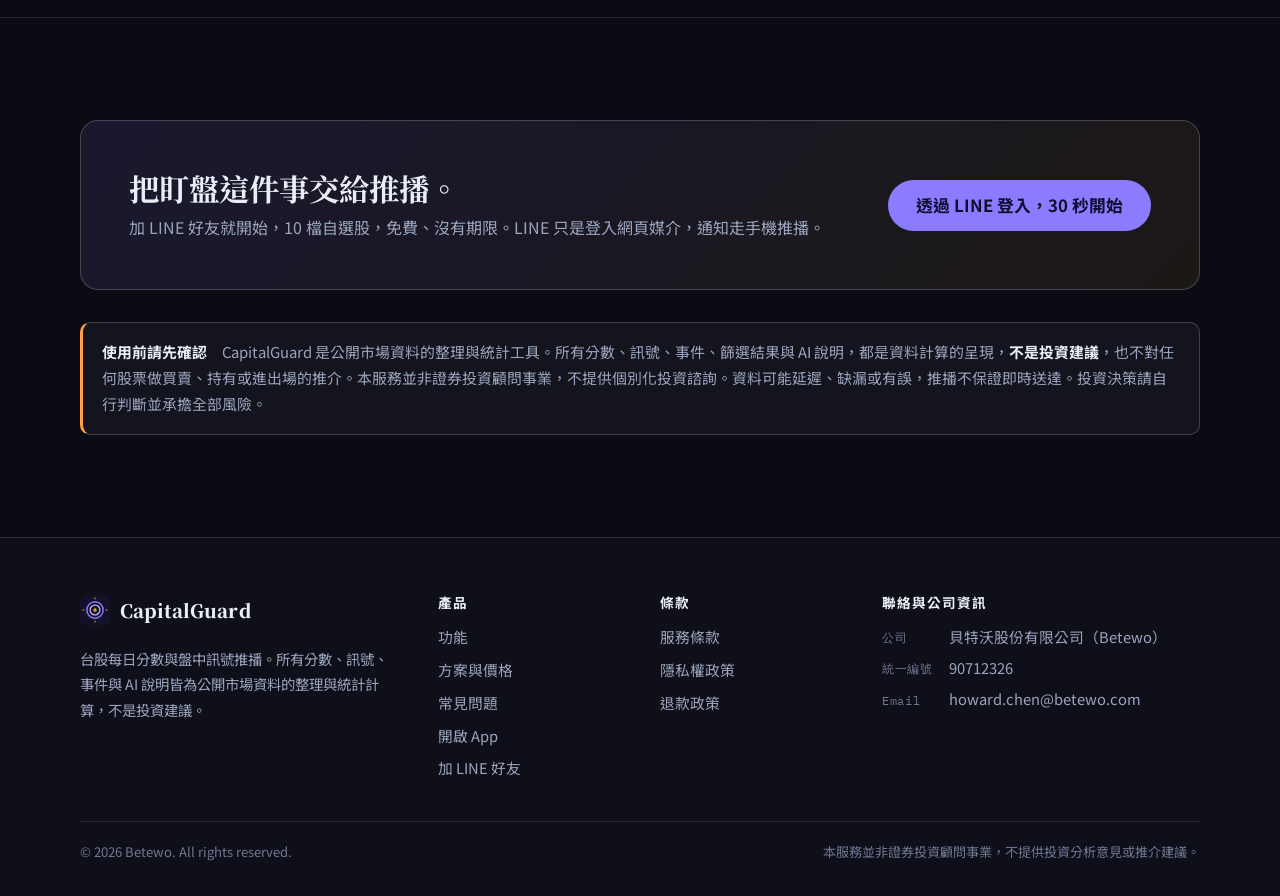
==== commit e3014dca: "deploy site from betewo-web/CapitalGuard@3ab8211d757301bf8d9bdd92b9039a736eb4f09b" ====
--- a/index.html
+++ b/index.html
@@ -240,7 +240,7 @@
         <p>老師把自己在觀察的股票分享給學生，訊號成立的那一刻，學生跟老師同時收到同一則。課堂上講的操作時機，學生能在自己的手機上看著它發生。</p>
       </div>
     </div>
-    <p class="notice" style="margin-top:1.8rem"><b>分享的是通知設定，不是建議。</b>對方收到的仍然是價格與量的事實——哪個價位、多少張，和你自己收到的同一則，沒有多空判斷或買賣建議；要不要行動，由收到的人自己決定。好友分享給你的股票算在你的自選股上限內，你分享出去的不佔你的額度。</p>
+    <p class="notice" style="margin-top:1.8rem"><b>分享的是通知設定，不是建議。</b>對方收到的仍然是價格與量的事實——哪個價位、多少張，和你自己收到的同一則，沒有多空判斷或買賣建議；要不要行動，由收到的人自己決定。好友分享給你的股票不佔你的自選股上限，你分享出去的也不佔。</p>
     <p class="section-more">朋友沒在用 App？盤中雷達裡任何一則訊號都能做成一張圖，用手機的分享面板傳到 LINE。<a href="features.html#share">看好友分享的完整說明 →</a></p>
   </div>
 </section>
@@ -472,7 +472,7 @@
       </details>
       <details>
         <summary>可以和朋友一起收同一檔的通知嗎？</summary>
-        <div class="a">可以。把一檔自選股的訊號設定分享給 App 裡的好友，對方接受後，這檔每一則通知你們同時收到，他那一則註明「來自 ○○ 的分享」。你改了設定，對方那邊自動跟著換。所有使用者都能用；好友分享給你的股票算在你的自選股上限內。更多見<a href="faq.html#share">常見問題的「好友分享」</a>。</div>
+        <div class="a">可以。把一檔自選股的訊號設定分享給 App 裡的好友，對方接受後，這檔每一則通知你們同時收到，他那一則註明「來自 ○○ 的分享」。你改了設定，對方那邊自動跟著換。所有使用者都能用；好友分享給你的股票不佔你的自選股上限。更多見<a href="faq.html#share">常見問題的「好友分享」</a>。</div>
       </details>
       <details>
         <summary>這是投資建議嗎？</summary>
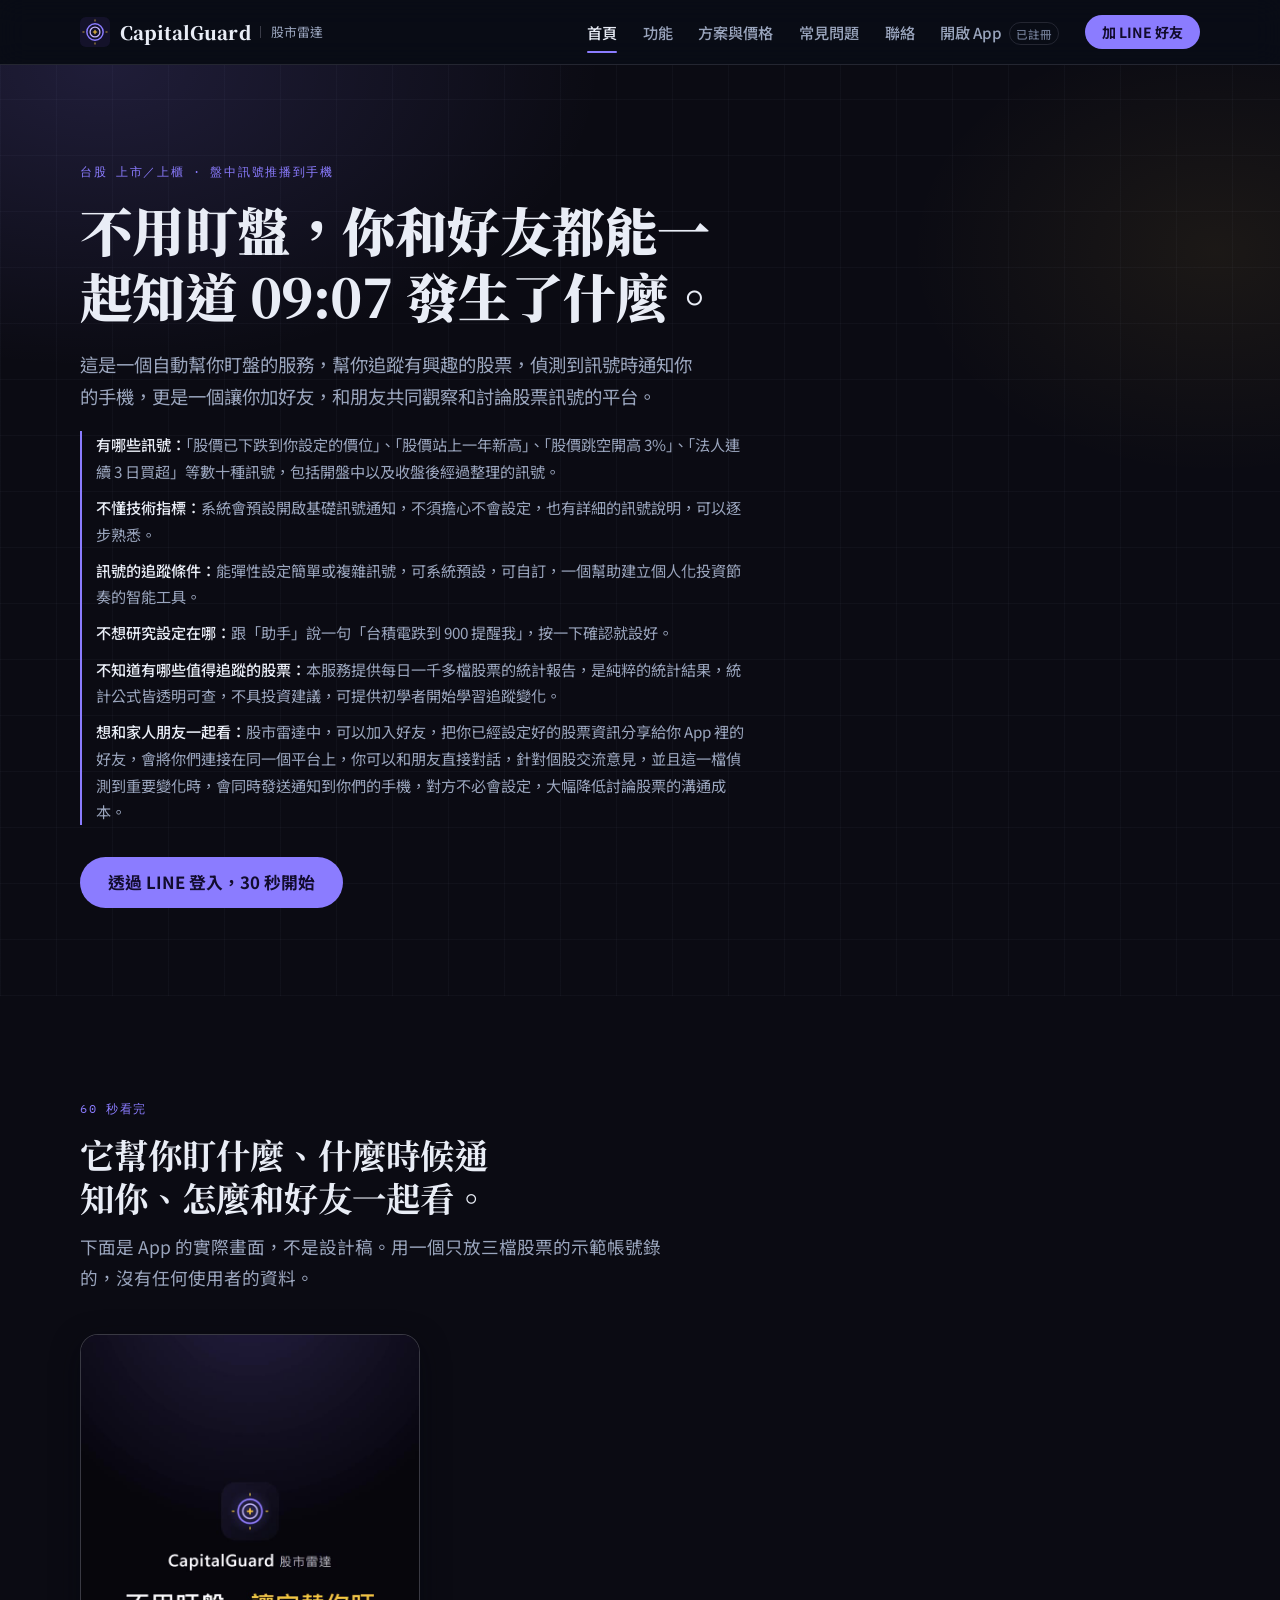
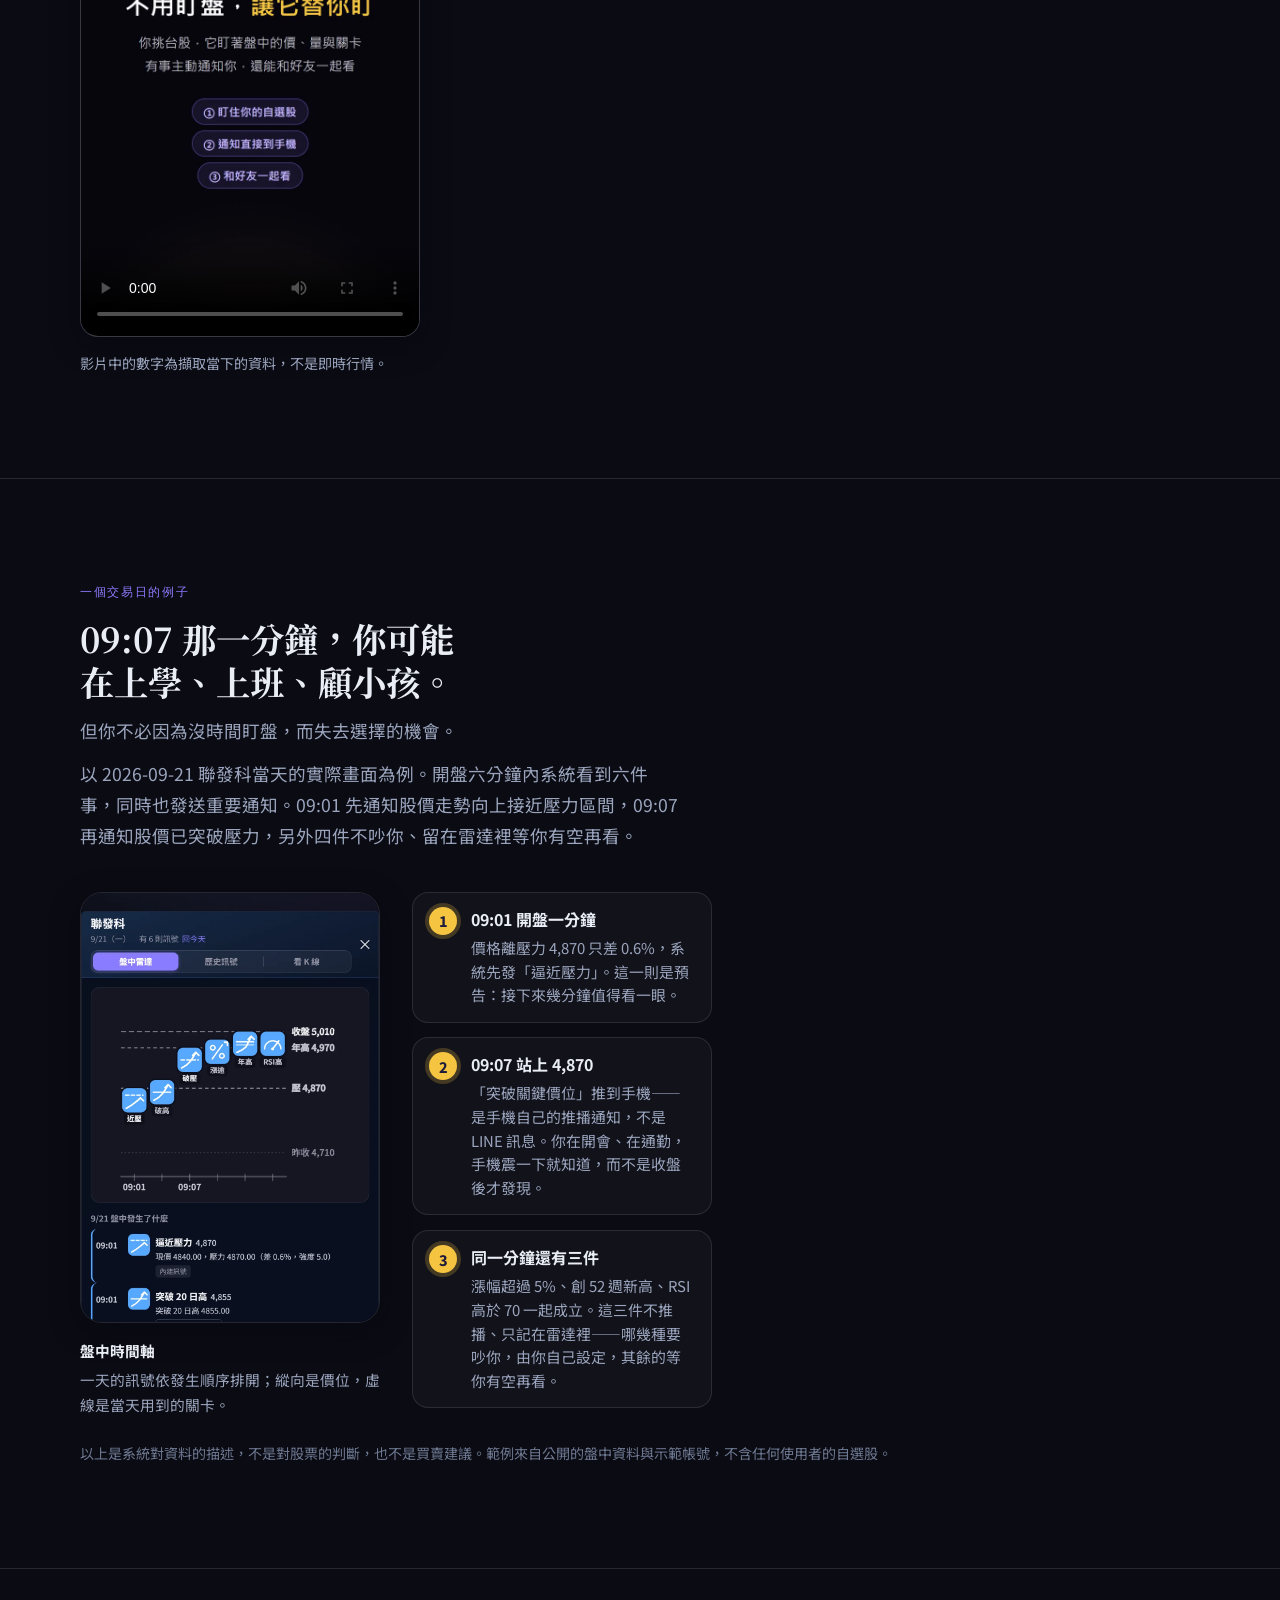
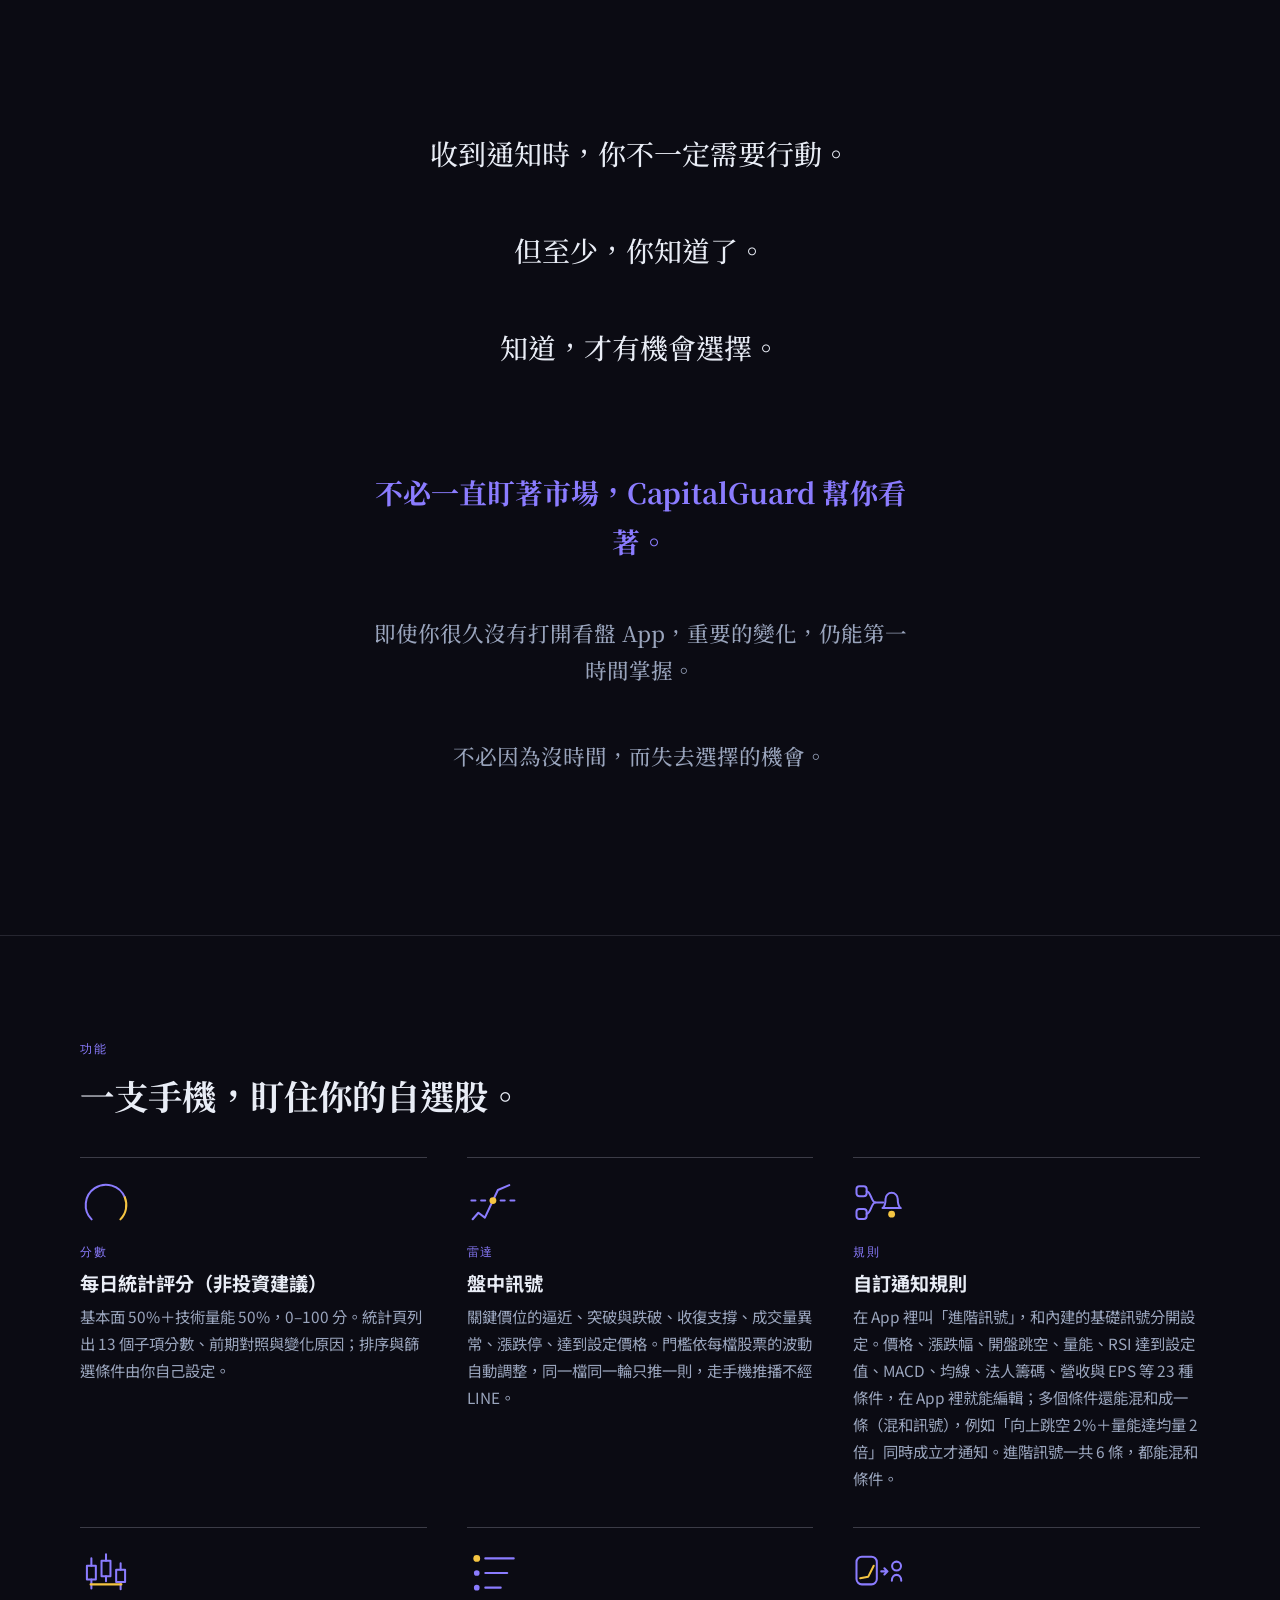
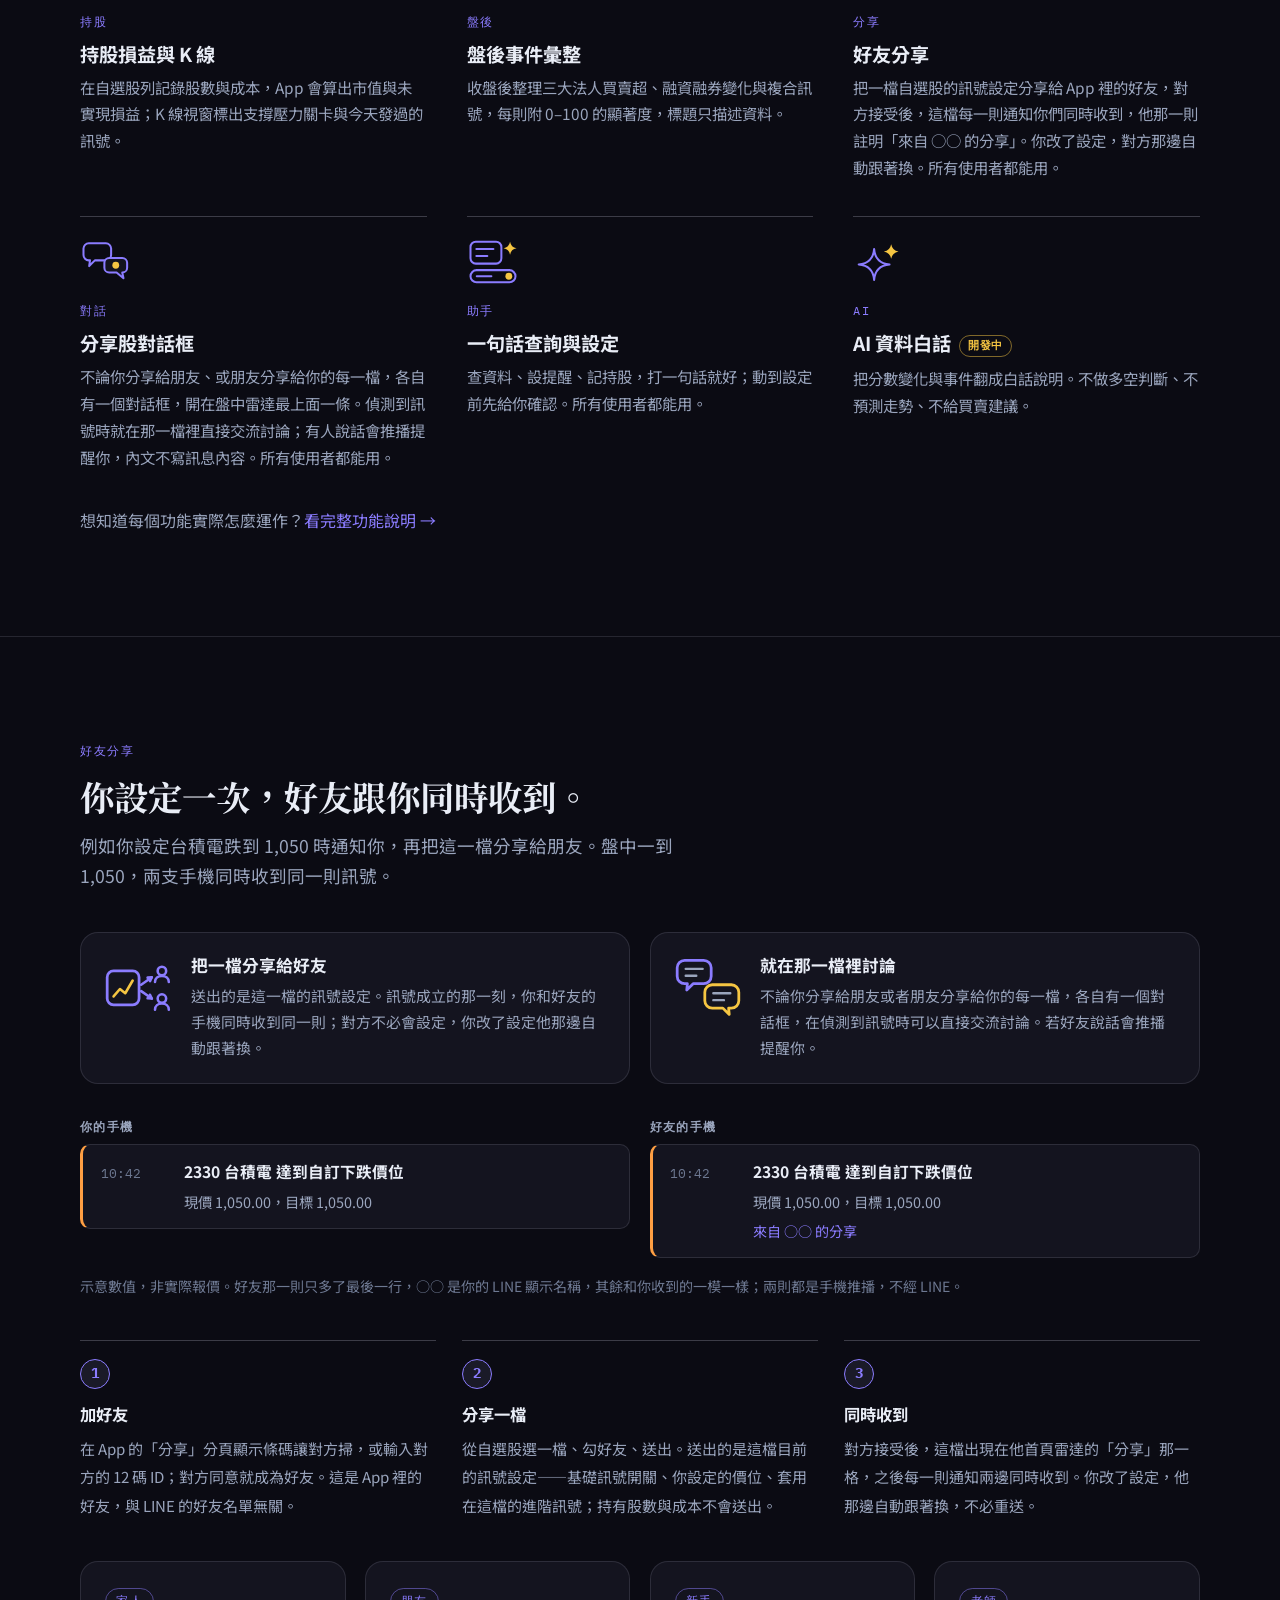
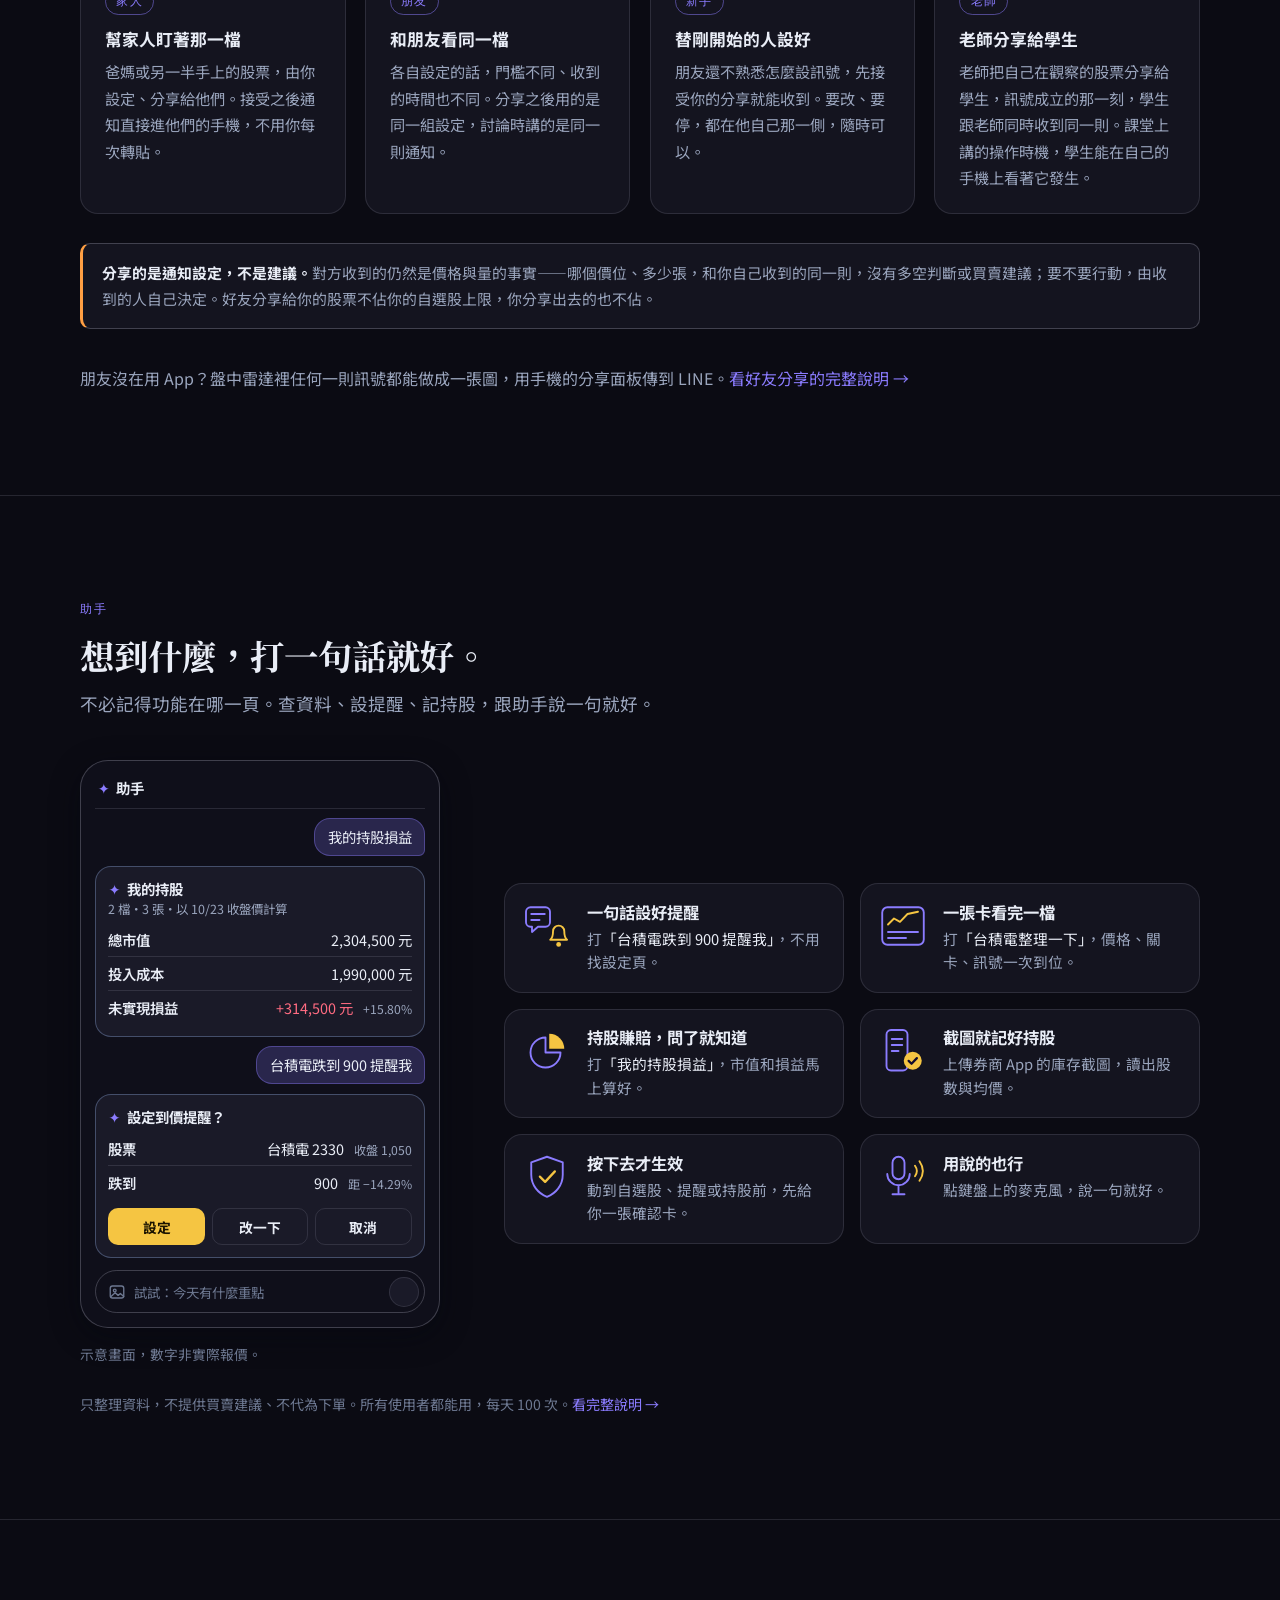
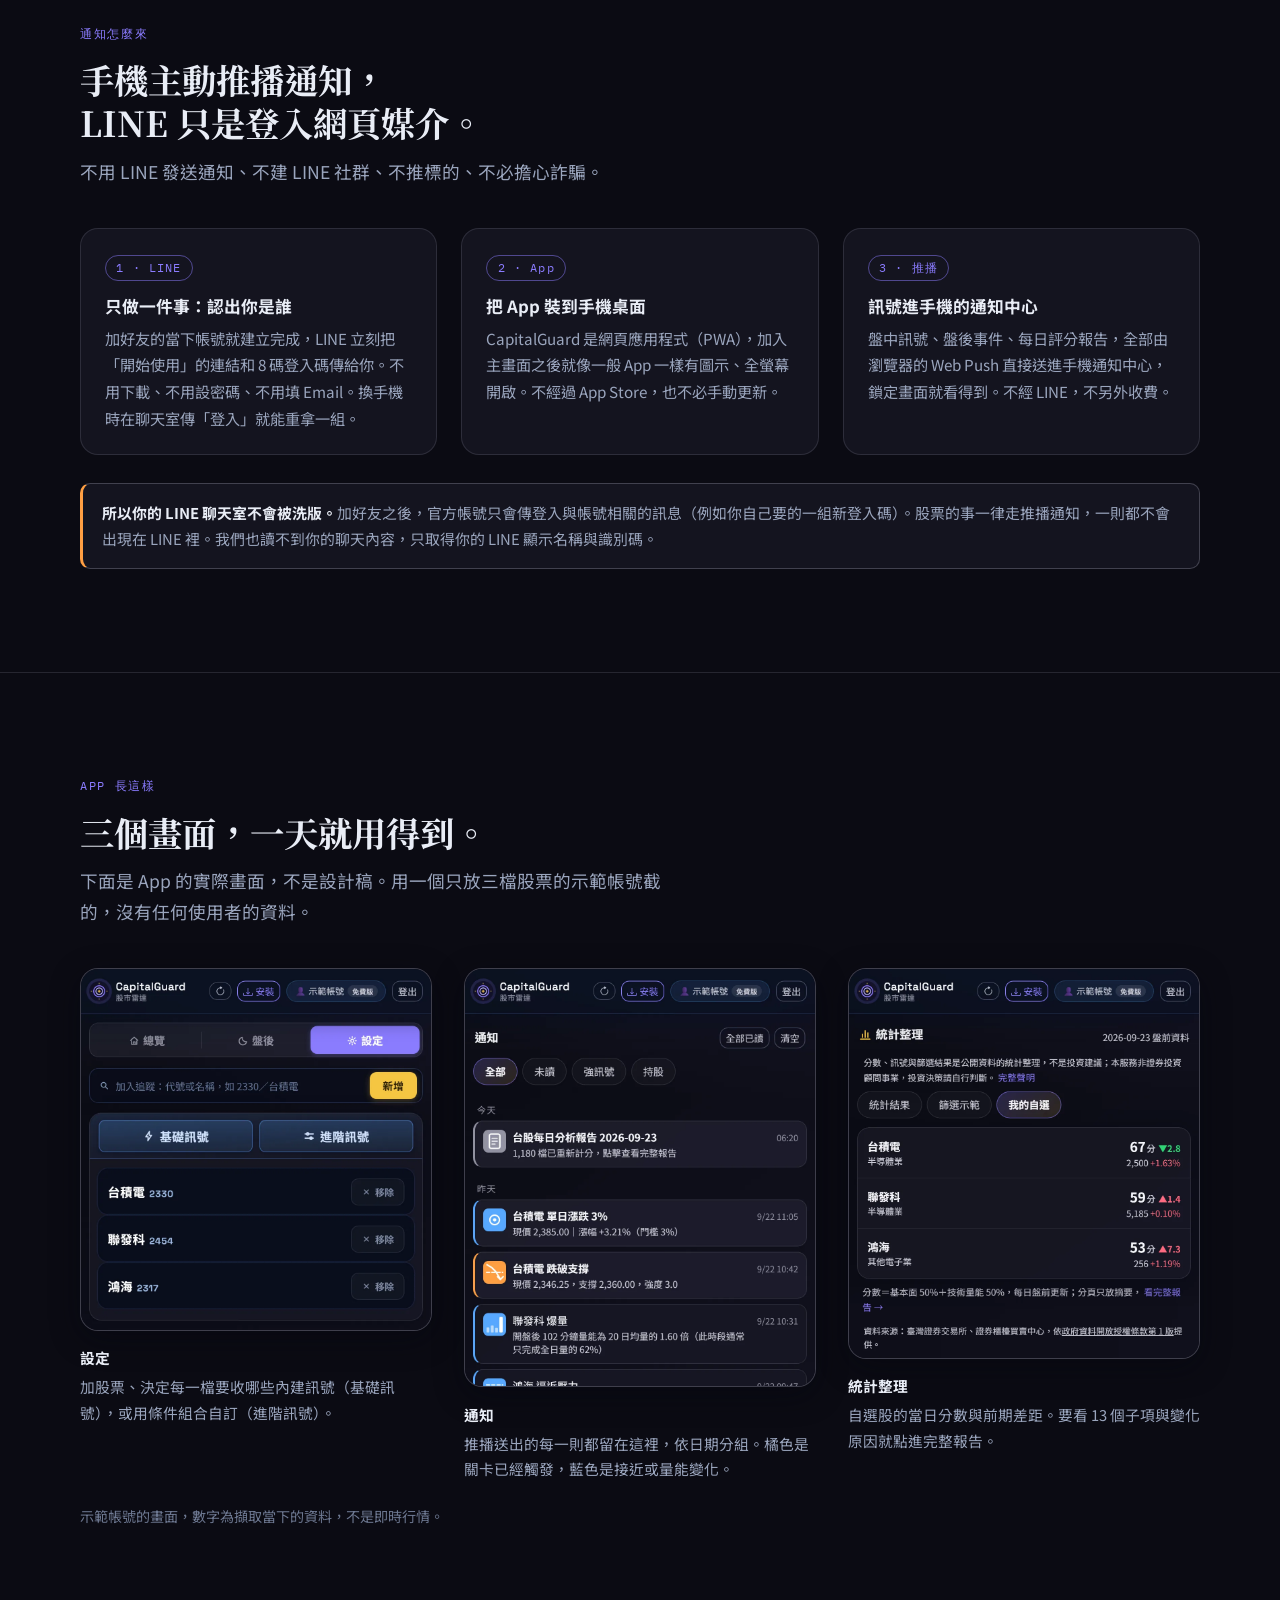
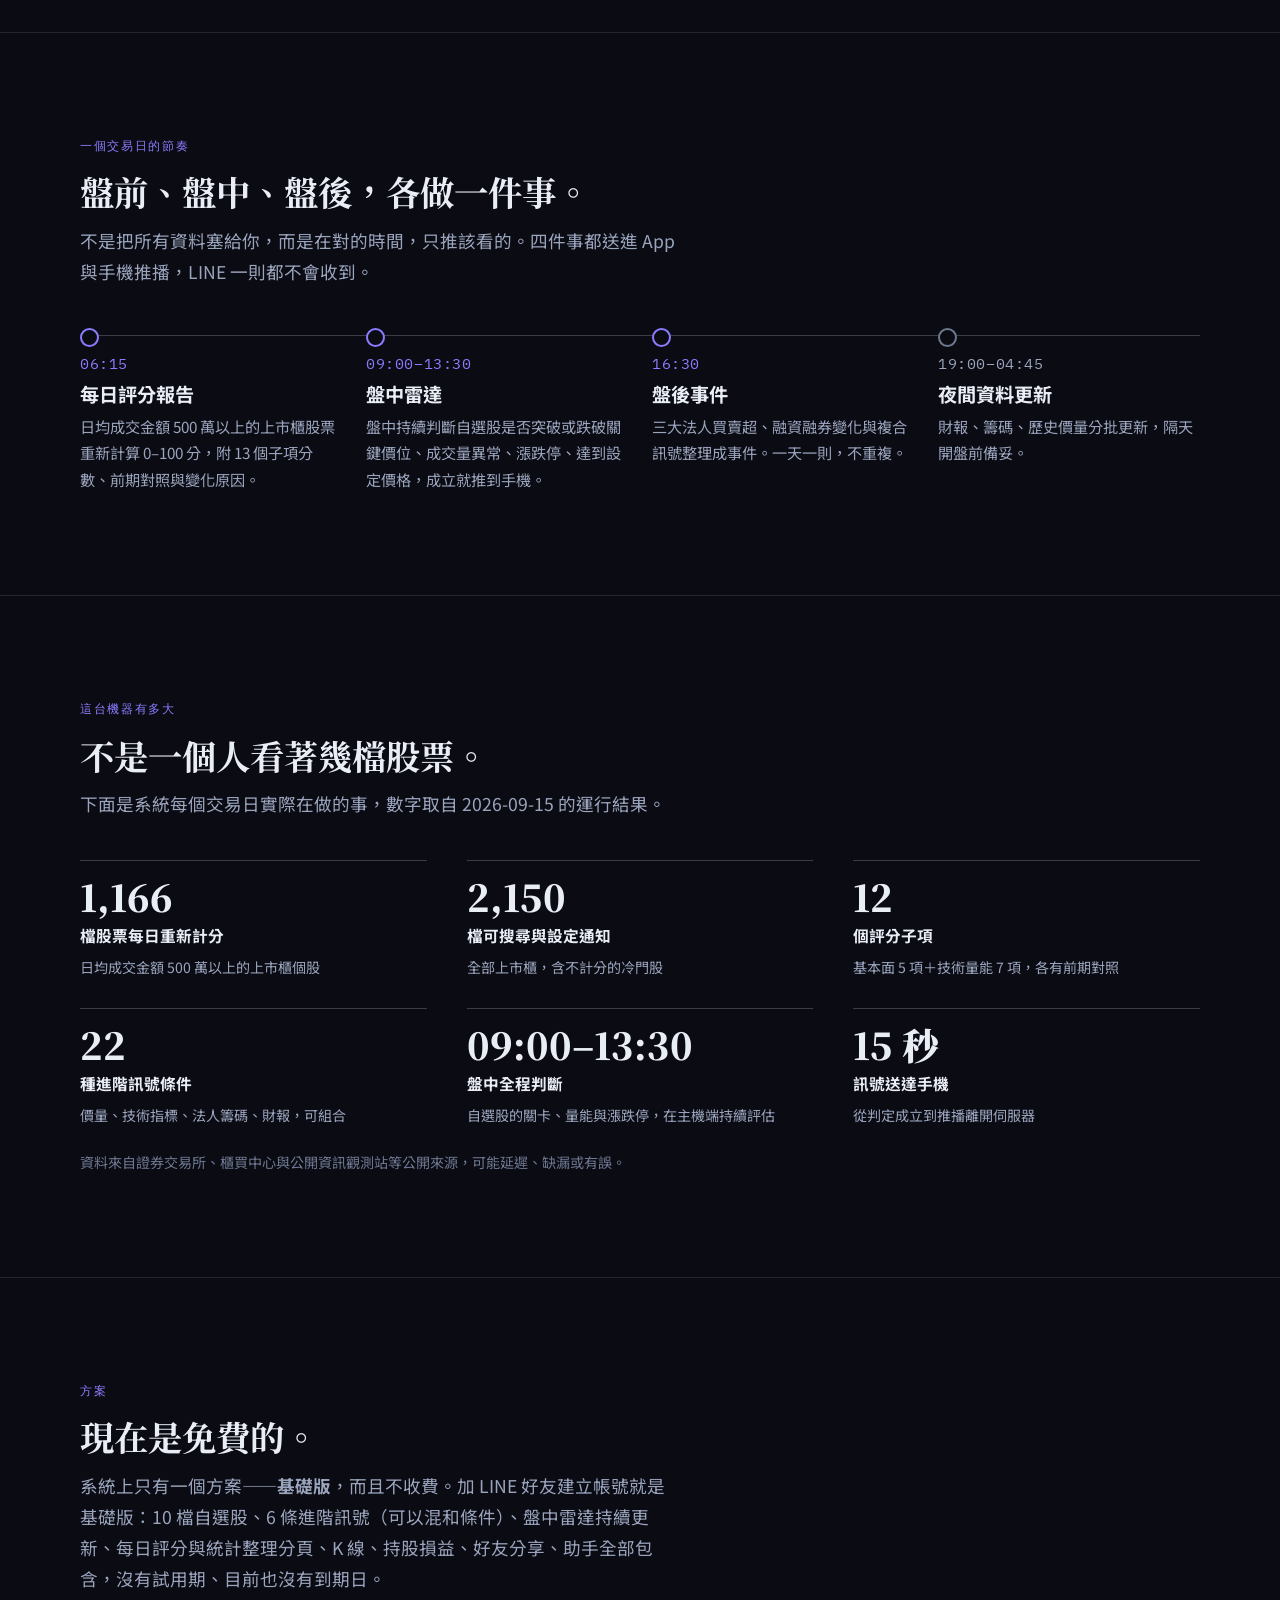
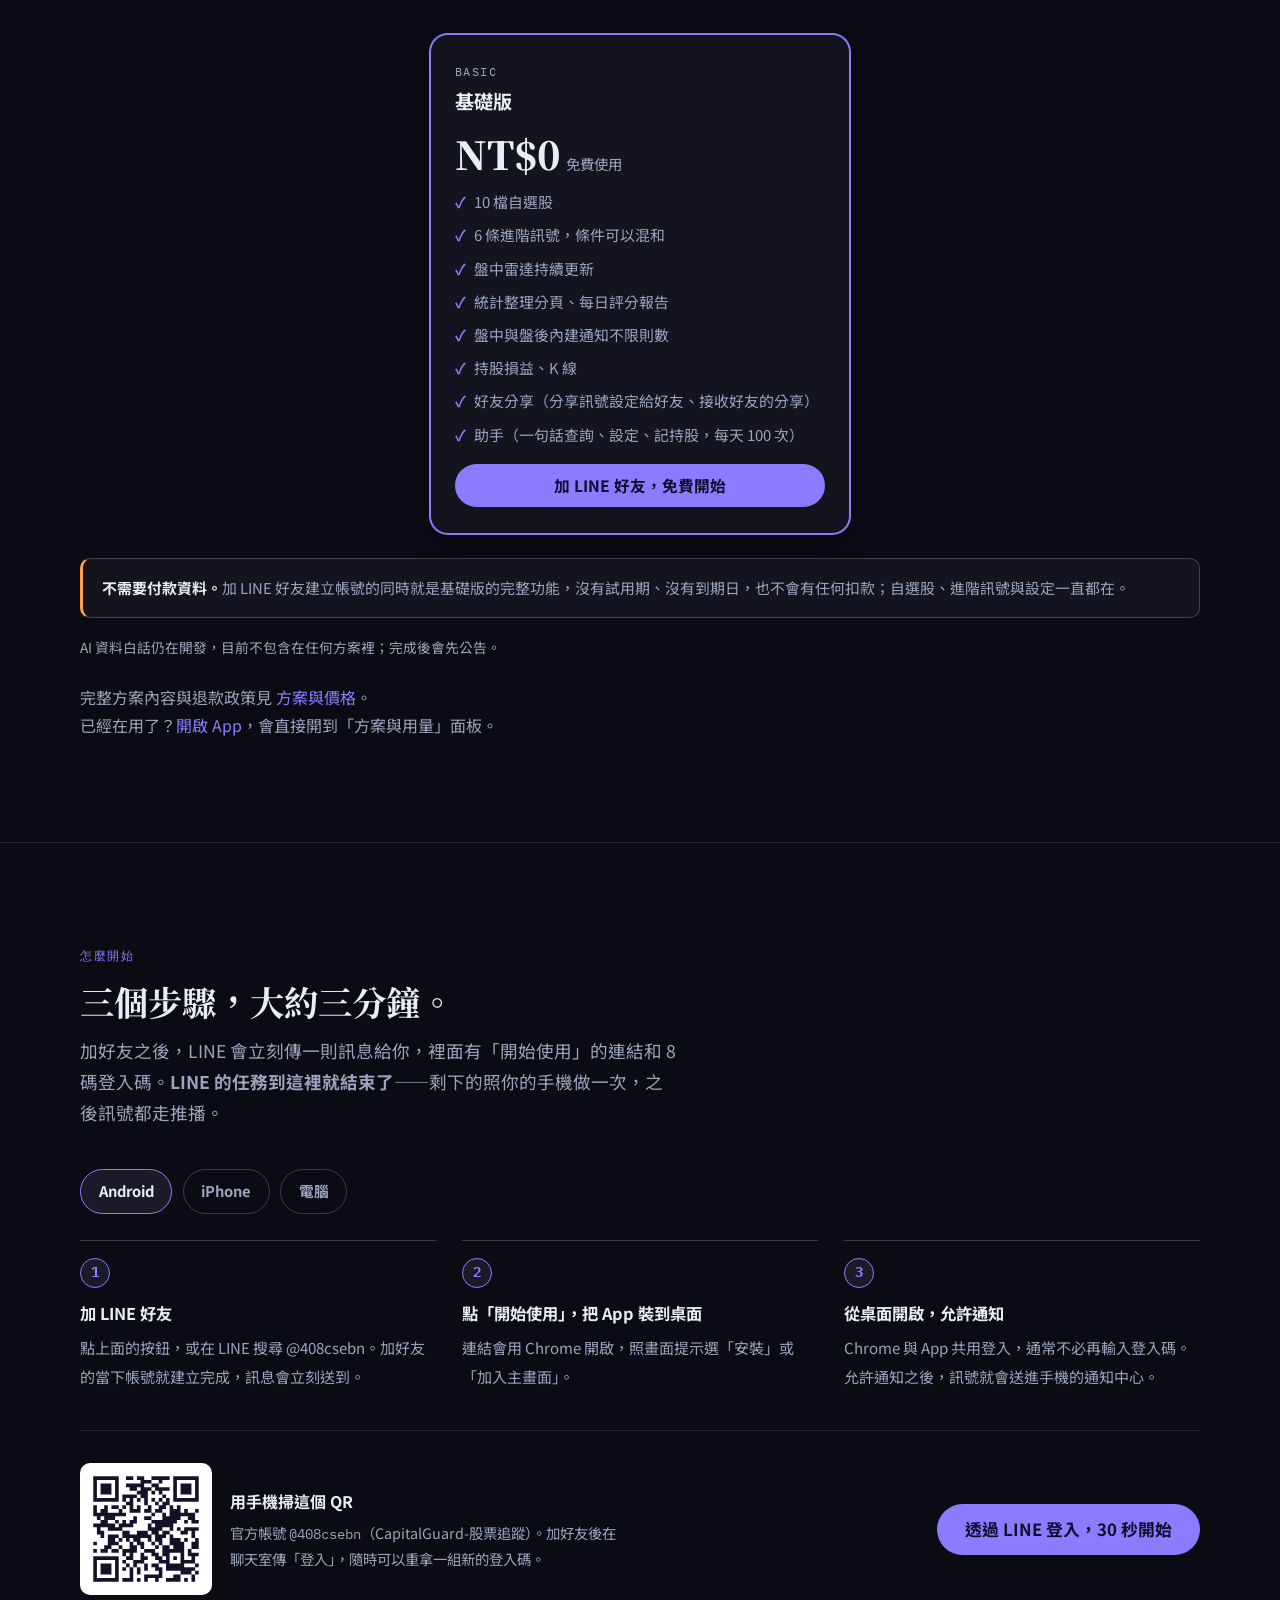
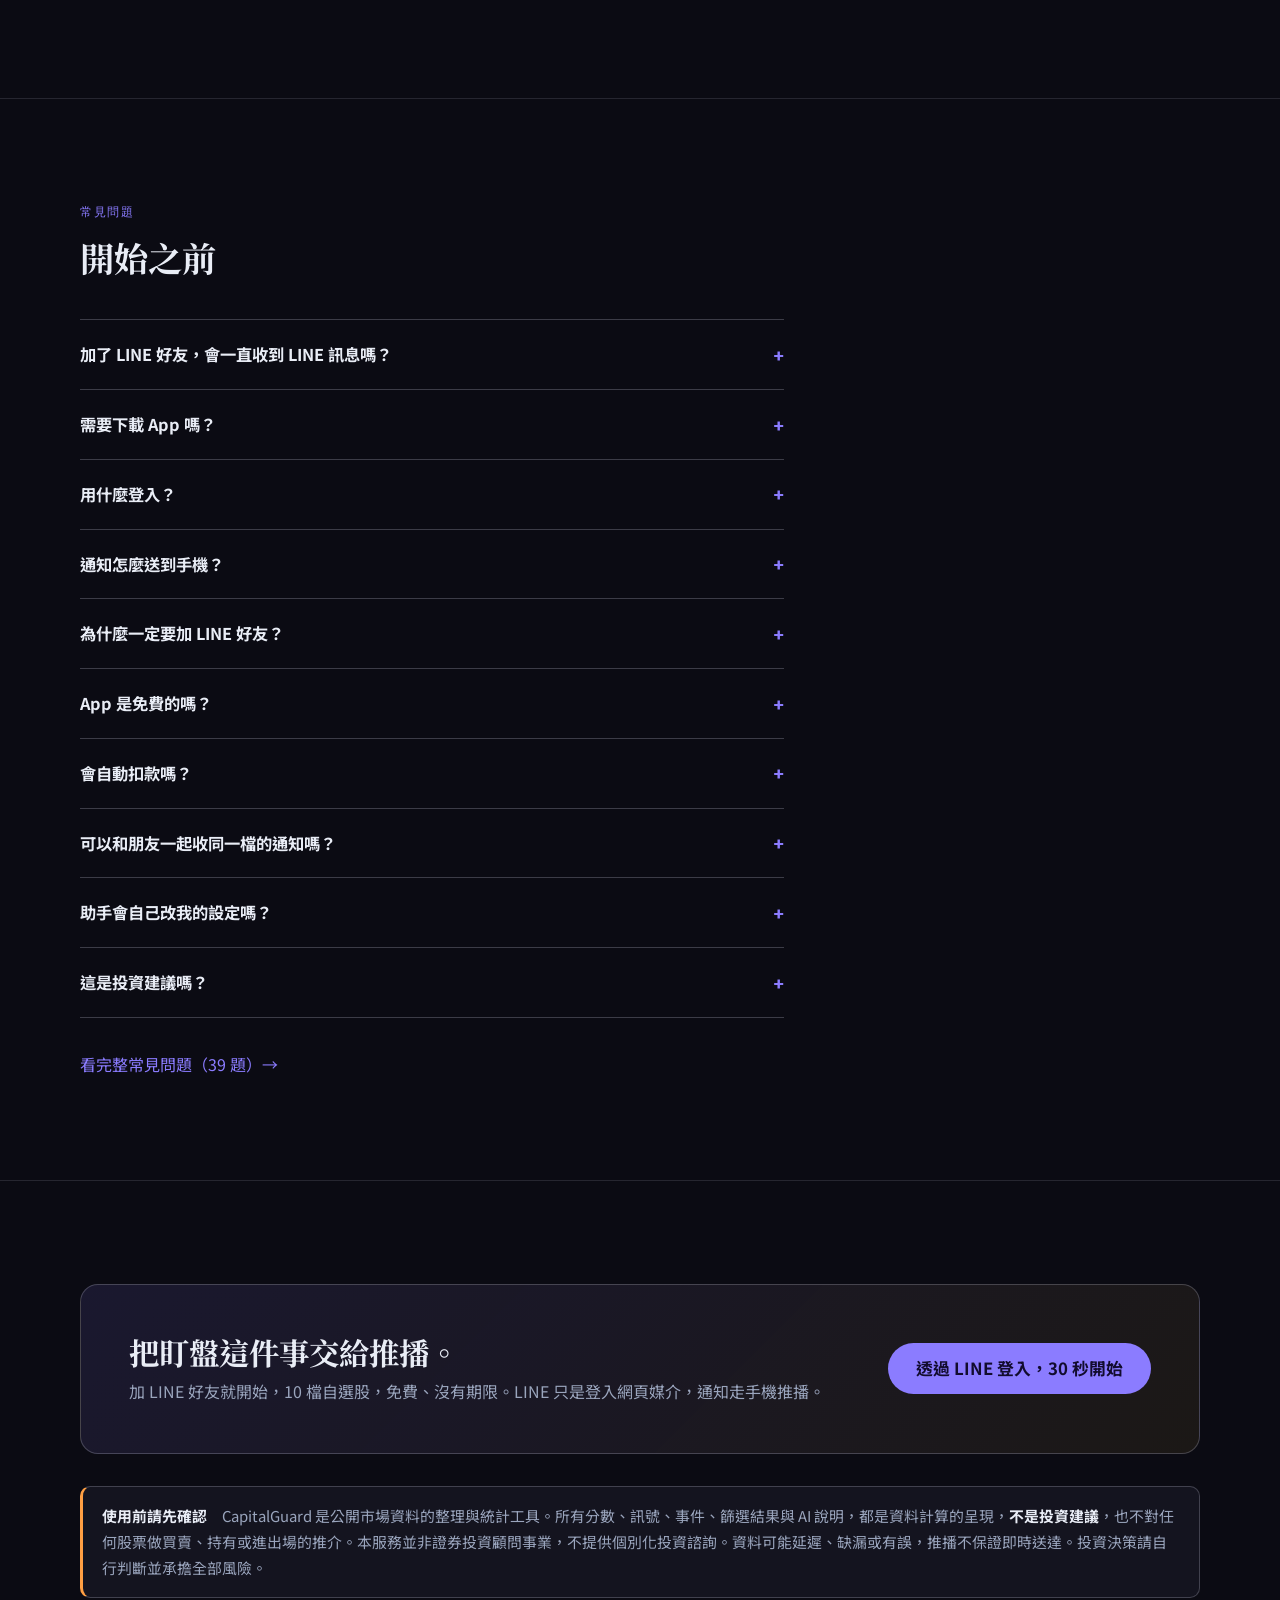
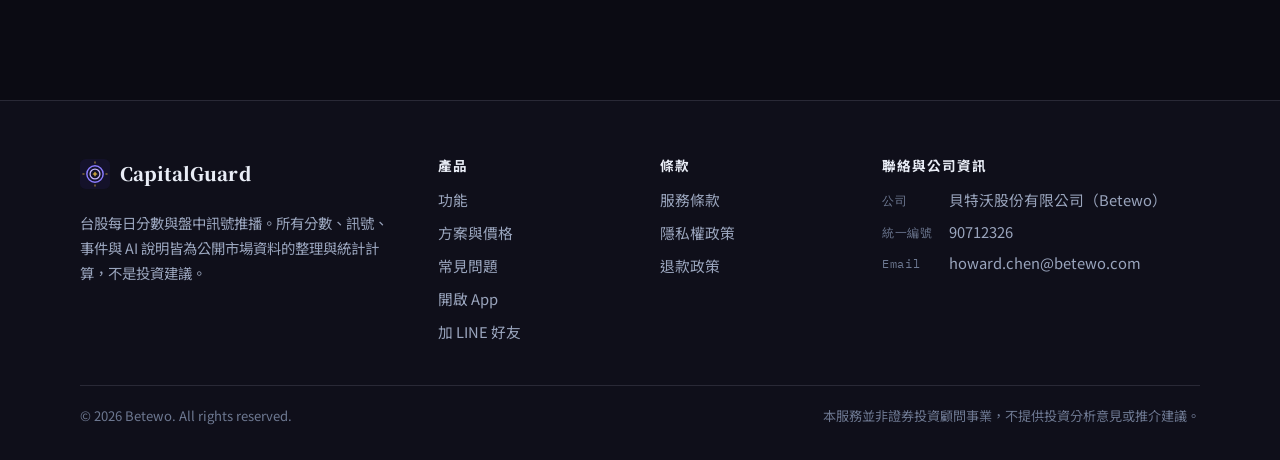
==== commit d55c536c: "deploy site from betewo-web/CapitalGuard@4aa73431b2c78e7ada383e6fdc1879be9ba49a06" ====
--- a/index.html
+++ b/index.html
@@ -21,7 +21,7 @@
 <link rel="preconnect" href="https://fonts.googleapis.com">
 <link rel="preconnect" href="https://fonts.gstatic.com" crossorigin>
 <link rel="stylesheet" href="https://fonts.googleapis.com/css2?family=IBM+Plex+Mono:wght@400;500;700&family=Noto+Sans+TC:wght@400;500;700&family=Noto+Serif+TC:wght@700;900&display=swap">
-<link rel="stylesheet" href="site.css?v=19">
+<link rel="stylesheet" href="site.css?v=20">
 </head>
 <body>
 <header class="site-head">
@@ -46,6 +46,7 @@
         <li><b>有哪些訊號：</b>「股價已下跌到你設定的價位」、「股價站上一年新高」、「股價跳空開高 3%」、「法人連續 3 日買超」等數十種訊號，包括開盤中以及收盤後經過整理的訊號。</li>
         <li><b>不懂技術指標：</b>系統會預設開啟基礎訊號通知，不須擔心不會設定，也有詳細的訊號說明，可以逐步熟悉。</li>
         <li><b>訊號的追蹤條件：</b>能彈性設定簡單或複雜訊號，可系統預設，可自訂，一個幫助建立個人化投資節奏的智能工具。</li>
+        <li><b>不想研究設定在哪：</b>跟「助手」說一句<span class="ask-say">「台積電跌到 900 提醒我」</span>，按一下確認就設好。</li>
         <li><b>不知道有哪些值得追蹤的股票：</b>本服務提供每日一千多檔股票的統計報告，是純粹的統計結果，統計公式皆透明可查，不具投資建議，可提供初學者開始學習追蹤變化。</li>
         <li><b>想和家人朋友一起看：</b>股市雷達中，可以加入好友，把你已經設定好的股票資訊分享給你 App 裡的好友，會將你們連接在同一個平台上，你可以和朋友直接對話，針對個股交流意見，並且這一檔偵測到重要變化時，會同時發送通知到你們的手機，對方不必會設定，大幅降低討論股票的溝通成本。</li>
       </ul>
@@ -159,6 +160,12 @@
         <p>不論你分享給朋友、或朋友分享給你的每一檔，各自有一個對話框，開在盤中雷達最上面一條。偵測到訊號時就在那一檔裡直接交流討論；有人說話會推播提醒你，內文不寫訊息內容。所有使用者都能用。</p>
       </div>
       <div class="feature">
+        <svg class="feature-art" viewBox="0 0 64 64" fill="none" stroke-linecap="round" stroke-linejoin="round" aria-hidden="true"> <rect x="4.3" y="7" width="38" height="27" rx="6.5" stroke="var(--accent)" stroke-width="2.5"/> <path d="M11.5 16H32.5M11.5 24.5H25" stroke="var(--accent)" stroke-width="2.5"/> <path d="M53 7Q54.2 13.8 61 15Q54.2 16.2 53 23Q51.8 16.2 45 15Q51.8 13.8 53 7Z" fill="var(--accent-2)" stroke="none"/> <rect x="4.3" y="42" width="55.4" height="15" rx="7.5" stroke="var(--accent)" stroke-width="2.5"/> <path d="M12 49.5H30" stroke="var(--accent)" stroke-width="2.5"/> <circle cx="51.5" cy="49.5" r="4.2" fill="var(--accent-2)" stroke="none"/> </svg>
+        <span class="eyebrow">助手</span>
+        <h3>一句話查詢與設定</h3>
+        <p>查資料、設提醒、記持股，打一句話就好；動到設定前先給你確認。所有使用者都能用。</p>
+      </div>
+      <div class="feature">
         <svg class="feature-art" viewBox="0 0 64 64" fill="none" stroke-linecap="round" stroke-linejoin="round" aria-hidden="true"> <path d="M26 16Q27.4 33.6 45 35Q27.4 36.4 26 54Q24.6 36.4 7 35Q24.6 33.6 26 16Z" stroke="var(--accent)" stroke-width="2.5"/> <path d="M47 10Q48.4 17.6 56 19Q48.4 20.4 47 28Q45.6 20.4 38 19Q45.6 17.6 47 10Z" fill="var(--accent-2)" stroke="none"/> </svg>
         <span class="eyebrow">AI</span>
         <h3>AI 資料白話<span class="tag tag-soon">開發中</span></h3>
@@ -242,6 +249,71 @@
     </div>
     <p class="notice" style="margin-top:1.8rem"><b>分享的是通知設定，不是建議。</b>對方收到的仍然是價格與量的事實——哪個價位、多少張，和你自己收到的同一則，沒有多空判斷或買賣建議；要不要行動，由收到的人自己決定。好友分享給你的股票不佔你的自選股上限，你分享出去的也不佔。</p>
     <p class="section-more">朋友沒在用 App？盤中雷達裡任何一則訊號都能做成一張圖，用手機的分享面板傳到 LINE。<a href="features.html#share">看好友分享的完整說明 →</a></p>
+  </div>
+</section>
+
+<section class="section" id="assistant">
+  <div class="wrap">
+    <div class="section-head">
+      <span class="eyebrow">助手</span>
+      <h2>想到什麼，打一句話就好。</h2>
+      <p class="lead">不必記得功能在哪一頁。查資料、設提醒、記持股，跟助手說一句就好。</p>
+    </div>
+    <div class="ask-wrap">
+      <figure class="ask-demo">
+        <div class="ask-mock">
+          <div class="ask-title"><i class="ask-star">✦</i>助手</div>
+          <p class="ask-user">我的持股損益</p>
+          <div class="ask-card">
+            <div class="ask-card-head"><i class="ask-star">✦</i>我的持股</div>
+            <div class="ask-card-sub">2 檔・3 張・以 10/23 收盤價計算</div>
+            <div class="ask-rows">
+              <div class="ask-row"><b>總市值</b><span>2,304,500 元</span></div>
+              <div class="ask-row"><b>投入成本</b><span>1,990,000 元</span></div>
+              <div class="ask-row"><b>未實現損益</b><span class="up">+314,500 元</span><i>+15.80%</i></div>
+            </div>
+          </div>
+          <p class="ask-user">台積電跌到 900 提醒我</p>
+          <div class="ask-card">
+            <div class="ask-card-head"><i class="ask-star">✦</i>設定到價提醒？</div>
+            <div class="ask-rows">
+              <div class="ask-row"><b>股票</b><span>台積電 2330</span><i>收盤 1,050</i></div>
+              <div class="ask-row"><b>跌到</b><span>900</span><i>距 −14.29%</i></div>
+            </div>
+            <div class="ask-btns"><span class="main">設定</span><span>改一下</span><span>取消</span></div>
+          </div>
+          <div class="ask-input"><svg viewBox="0 0 24 24" fill="none" stroke="currentColor" stroke-width="1.8" stroke-linecap="round" stroke-linejoin="round" aria-hidden="true"><rect x="3" y="4" width="18" height="16" rx="3"/><circle cx="9" cy="10" r="1.8"/><path d="M4 18l5.5-5 4 3.5 3-2.5 4.5 4"/></svg><span>試試：今天有什麼重點</span><i></i></div>
+        </div>
+        <figcaption>示意畫面，數字非實際報價。</figcaption>
+      </figure>
+      <div class="ask-perks">
+        <div class="ask-perk">
+          <svg class="ask-perk-art" viewBox="0 0 64 64" fill="none" stroke-linecap="round" stroke-linejoin="round" aria-hidden="true"><path d="M10 7H30A6 6 0 0 1 36 13V27A6 6 0 0 1 30 33H20L12 40V33H10A6 6 0 0 1 4 27V13A6 6 0 0 1 10 7Z" stroke="var(--accent)" stroke-width="2.5"/><path d="M11 16H29M11 24H22" stroke="var(--accent)" stroke-width="2.5"/><path d="M40.05 39A7.5 7.5 0 0 1 55.05 39C55.05 47.75 58.8 50.25 58.8 50.25H36.3C36.3 50.25 40.05 47.75 40.05 39Z" stroke="var(--accent-2)" stroke-width="2.5"/><circle cx="47.55" cy="56.5" r="3.2" fill="var(--accent-2)" stroke="none"/></svg>
+          <div><h3>一句話設好提醒</h3><p>打<span class="ask-say">「台積電跌到 900 提醒我」</span>，不用找設定頁。</p></div>
+        </div>
+        <div class="ask-perk">
+          <svg class="ask-perk-art" viewBox="0 0 64 64" fill="none" stroke-linecap="round" stroke-linejoin="round" aria-hidden="true"><rect x="4.3" y="7" width="55.4" height="50" rx="7" stroke="var(--accent)" stroke-width="2.5"/><path d="M12 30L20 22L28 26.5L38 16L52 13" stroke="var(--accent-2)" stroke-width="2.5"/><path d="M12 40H52M12 48H36" stroke="var(--accent)" stroke-width="2.5"/></svg>
+          <div><h3>一張卡看完一檔</h3><p>打<span class="ask-say">「台積電整理一下」</span>，價格、關卡、訊號一次到位。</p></div>
+        </div>
+        <div class="ask-perk">
+          <svg class="ask-perk-art" viewBox="0 0 64 64" fill="none" stroke-linecap="round" stroke-linejoin="round" aria-hidden="true"><path d="M30 14A20 20 0 1 0 50 34H30Z" stroke="var(--accent)" stroke-width="2.5"/><path d="M35 9A20 20 0 0 1 55 29H35Z" fill="var(--accent-2)" stroke="none"/></svg>
+          <div><h3>持股賺賠，問了就知道</h3><p>打<span class="ask-say">「我的持股損益」</span>，市值和損益馬上算好。</p></div>
+        </div>
+        <div class="ask-perk">
+          <svg class="ask-perk-art" viewBox="0 0 64 64" fill="none" stroke-linecap="round" stroke-linejoin="round" aria-hidden="true"><rect x="10" y="4" width="28" height="54" rx="6" stroke="var(--accent)" stroke-width="2.5"/><path d="M17 16H31M17 24H31M17 32H26" stroke="var(--accent)" stroke-width="2.5"/><circle cx="45" cy="45" r="12" fill="var(--accent-2)" stroke="none"/><path d="M39.5 45.2L43.4 49L50.5 41.5" stroke="var(--accent-ink)" stroke-width="3"/></svg>
+          <div><h3>截圖就記好持股</h3><p>上傳券商 App 的庫存截圖，讀出股數與均價。</p></div>
+        </div>
+        <div class="ask-perk">
+          <svg class="ask-perk-art" viewBox="0 0 64 64" fill="none" stroke-linecap="round" stroke-linejoin="round" aria-hidden="true"><path d="M32 5L53 12.5V29C53 43 44 53.5 32 58.5C20 53.5 11 43 11 29V12.5Z" stroke="var(--accent)" stroke-width="2.5"/><path d="M22.5 31.5L29.5 38.5L42.5 24.5" stroke="var(--accent-2)" stroke-width="3"/></svg>
+          <div><h3>按下去才生效</h3><p>動到自選股、提醒或持股前，先給你一張確認卡。</p></div>
+        </div>
+        <div class="ask-perk">
+          <svg class="ask-perk-art" viewBox="0 0 64 64" fill="none" stroke-linecap="round" stroke-linejoin="round" aria-hidden="true"><rect x="18" y="5" width="16" height="30" rx="8" stroke="var(--accent)" stroke-width="2.5"/><path d="M11 28A15 15 0 0 0 41 28M26 43V53M18 55H34" stroke="var(--accent)" stroke-width="2.5"/><path d="M48 17Q53 24 48 31M54 11Q63 24 54 37" stroke="var(--accent-2)" stroke-width="2.5"/></svg>
+          <div><h3>用說的也行</h3><p>點鍵盤上的麥克風，說一句就好。</p></div>
+        </div>
+      </div>
+    </div>
+    <p class="ask-note">只整理資料，不提供買賣建議、不代為下單。所有使用者都能用，每天 100 次。<a href="features.html#assistant">看完整說明 →</a></p>
   </div>
 </section>
 
@@ -357,7 +429,7 @@
     <div class="section-head">
       <span class="eyebrow">方案</span>
       <h2>現在是免費的。</h2>
-      <p class="lead">系統上只有一個方案——<b>基礎版</b>，而且不收費。加 LINE 好友建立帳號就是基礎版：10 檔自選股、6 條進階訊號（可以混和條件）、盤中雷達持續更新、每日評分與統計整理分頁、K 線、持股損益、好友分享全部包含，沒有試用期、目前也沒有到期日。</p>
+      <p class="lead">系統上只有一個方案——<b>基礎版</b>，而且不收費。加 LINE 好友建立帳號就是基礎版：10 檔自選股、6 條進階訊號（可以混和條件）、盤中雷達持續更新、每日評分與統計整理分頁、K 線、持股損益、好友分享、助手全部包含，沒有試用期、目前也沒有到期日。</p>
     </div>
     <div class="plans plans-one">
   <div class="plan lift">
@@ -371,6 +443,7 @@
       <li>盤中與盤後內建通知不限則數</li>
       <li>持股損益、K 線</li>
       <li>好友分享（分享訊號設定給好友、接收好友的分享）</li>
+      <li>助手（一句話查詢、設定、記持股，每天 100 次）</li>
     </ul>
     <a class="btn btn-primary" href="https://line.me/R/ti/p/@408csebn" data-cg="plan-pro">加 LINE 好友，免費開始</a>
   </div>
@@ -464,7 +537,7 @@
       </details>
       <details>
         <summary>App 是免費的嗎？</summary>
-        <div class="a">是。目前所有功能免費開放，系統上只有「基礎版」一個方案：10 檔自選股、6 條進階訊號（可以混和條件）、盤中與盤後內建通知（不限則數）、盤中雷達持續更新、每日評分與統計整理分頁、持股損益、K 線、好友分享都包含。沒有使用期限，也不會扣款。</div>
+        <div class="a">是。目前所有功能免費開放，系統上只有「基礎版」一個方案：10 檔自選股、6 條進階訊號（可以混和條件）、盤中與盤後內建通知（不限則數）、盤中雷達持續更新、每日評分與統計整理分頁、持股損益、K 線、好友分享、助手都包含。沒有使用期限，也不會扣款。</div>
       </details>
       <details>
         <summary>會自動扣款嗎？</summary>
@@ -475,11 +548,15 @@
         <div class="a">可以。把一檔自選股的訊號設定分享給 App 裡的好友，對方接受後，這檔每一則通知你們同時收到，他那一則註明「來自 ○○ 的分享」。你改了設定，對方那邊自動跟著換。所有使用者都能用；好友分享給你的股票不佔你的自選股上限。更多見<a href="faq.html#share">常見問題的「好友分享」</a>。</div>
       </details>
       <details>
+        <summary>助手會自己改我的設定嗎？</summary>
+        <div class="a">不會。加入或移除自選股、到價提醒、訊號開關、進階訊號、持股與交易紀錄，助手每一筆都先列成確認卡，你按下去才寫入，按「取消」就什麼都不動。它也不代為下單，買賣請到你的券商 App。更多見<a href="faq.html#assistant">常見問題的「助手」</a>。</div>
+      </details>
+      <details>
         <summary>這是投資建議嗎？</summary>
         <div class="a">不是。CapitalGuard 是公開市場資料的整理與統計工具，所有分數、訊號、事件、篩選結果與 AI 說明都是資料計算的呈現，不對任何股票做買賣、持有或進出場的推介。本服務並非證券投資顧問事業，投資決策請自行判斷。</div>
       </details>
     </div>
-    <p style="margin-top:2rem"><a href="faq.html">看完整常見問題（33 題）→</a></p>
+    <p style="margin-top:2rem"><a href="faq.html">看完整常見問題（39 題）→</a></p>
   </div>
 </section>
 
--- a/site.css
+++ b/site.css
@@ -488,9 +488,78 @@
 .share-icon p { color: var(--muted); font-size: 0.93rem; }
 @media (max-width: 760px) { .share-icons { grid-template-columns: 1fr; gap: 1rem; } .share-icon-art { width: 58px; height: 58px; } }
 .feature-detail > .share-icons { grid-column: 1 / -1; margin-bottom: 0.4rem; }
-/* 功能九宮格的線條圖示（八格各一個，52px） */
+/* 功能九宮格的線條圖示（九格各一個，52px；第九格「助手」2026-10-26 加入） */
 .feature-art { display: block; width: 52px; height: 52px; margin-bottom: 0.75rem; }
 @media (max-width: 560px) { .feature-art { width: 46px; height: 46px; } }
+
+/* ── 助手（首頁 #assistant、功能頁 #assistant）──────────────────────────
+   示意畫面照 App 的 .ai-* 長相畫（web/watchlist.css）：使用者氣泡紫、卡片標題前一顆 ✦、
+   資料列「標籤／數值／灰字」、確認卡的主鍵金色。卡上的字是 App 真的會寫的字
+   （aiConfirmCard 的「設定到價提醒？」與「設定／改一下／取消」、assistantHoldings 的「我的持股」），
+   數字是示意；App 的卡片改了字，這裡要回來對。
+   引號裡與籤上的例句（.ask-say）每一句都是助手目錄 catalog.json 的 golden 例句，test_marketing_site 釘住。 */
+.ask-wrap { display: grid; grid-template-columns: minmax(0, 360px) minmax(0, 1fr); gap: clamp(2rem, 5vw, 4rem); align-items: start; }
+.ask-demo { margin: 0; }
+.ask-demo figcaption { margin-top: 0.9rem; color: var(--dim); font-size: 0.86rem; }
+.ask-mock {
+  display: flex; flex-direction: column; gap: 0.6rem;
+  background: var(--bg-2); border: 1px solid var(--border-strong); border-radius: 28px;
+  padding: 1rem 0.85rem 0.85rem; box-shadow: var(--shadow-soft);
+  font-size: 0.9rem; line-height: 1.5;
+}
+.ask-title { display: flex; align-items: center; gap: 0.4rem; font-weight: 700; padding: 0 0.2rem 0.55rem; border-bottom: 1px solid var(--border); }
+.ask-star { color: var(--accent); font-style: normal; }
+.ask-user {
+  align-self: flex-end; max-width: 86%;
+  background: rgba(139, 124, 255, 0.22); border: 1px solid rgba(139, 124, 255, 0.38);
+  border-radius: 16px 16px 6px 16px; padding: 0.45rem 0.8rem;
+}
+.ask-card { background: var(--surface-2); border: 1px solid rgba(150, 178, 235, 0.34); border-radius: 16px; padding: 0.7rem 0.8rem; }
+.ask-card-head { display: flex; align-items: center; gap: 0.4rem; font-weight: 700; }
+.ask-card-sub { color: var(--muted); font-size: 0.78rem; }
+.ask-rows { margin-top: 0.3rem; }
+.ask-row { display: flex; justify-content: space-between; align-items: baseline; gap: 0.6rem; padding: 0.36rem 0; border-top: 1px solid var(--border); }
+.ask-row:first-child { border-top: 0; }
+.ask-row b { font-weight: 600; flex: none; }
+.ask-row span { flex: 1 1 auto; min-width: 0; text-align: right; font-variant-numeric: tabular-nums; }
+.ask-row i { font-style: normal; color: var(--muted); font-size: 0.76rem; text-align: right; }
+.ask-row .up { color: var(--chg-up); }
+.ask-btns { display: flex; gap: 0.4rem; margin-top: 0.55rem; }
+.ask-btns span { flex: 1; text-align: center; padding: 0.45rem 0; border: 1px solid var(--border); border-radius: 10px; font-weight: 700; font-size: 0.86rem; }
+.ask-btns .main { background: var(--accent-2); border-color: transparent; color: #1a1300; }
+.ask-input {
+  display: flex; align-items: center; gap: 0.55rem; margin-top: 0.2rem;
+  border: 1px solid var(--border-strong); border-radius: 999px;
+  padding: 0.35rem 0.35rem 0.35rem 0.75rem; color: var(--dim); font-size: 0.84rem;
+}
+.ask-input svg { width: 18px; height: 18px; flex: none; }
+.ask-input span { flex: 1; min-width: 0; white-space: nowrap; overflow: hidden; text-overflow: ellipsis; }
+.ask-input i { width: 30px; height: 30px; flex: none; border-radius: 50%; background: var(--surface-2); border: 1px solid var(--border); }
+/* 好處格（Howard 2026-10-26：「不要文字說明的冗長，重點行銷好處，用圖示輔佐」）：
+   一格＝一個線條圖示＋一句標題＋一行字；圖示與功能格同一套筆畫（紫線、金色強調）。 */
+.ask-perks { display: grid; grid-template-columns: repeat(2, minmax(0, 1fr)); gap: 1rem; }
+.ask-wrap > .ask-perks { align-self: center; }   /* 首頁：示意畫面比六格高，六格放在它的中段 */
+.ask-perk { display: flex; align-items: flex-start; gap: 0.95rem; background: var(--surface); border: 1px solid var(--border); border-radius: var(--radius); padding: 1.1rem 1.15rem; }
+.ask-perk > div { min-width: 0; }
+.ask-perk-art { flex: none; width: 48px; height: 48px; }
+.ask-perk h3 { font-size: 1.02rem; margin-bottom: 0.3rem; }
+.ask-perk p { color: var(--muted); font-size: 0.92rem; line-height: 1.6; }
+.ask-perk .ask-say { color: var(--text); }
+.ask-note { margin-top: 1.6rem; color: var(--dim); font-size: 0.88rem; }
+/* 功能頁「試試這樣問」：一排籤，長相照 App 的 .ai-chip */
+.feature-detail > .ask-try { grid-column: 1 / -1; }
+.ask-try h3 { margin-bottom: 0.8rem; }
+.ask-chips { display: flex; flex-wrap: wrap; gap: 0.5rem; }
+.ask-chips .ask-say { padding: 0.4rem 0.9rem; border-radius: 999px; border: 1px solid rgba(139, 124, 255, 0.45); background: rgba(139, 124, 255, 0.12); font-size: 0.9rem; }
+.ask-try .ask-note { margin-top: 1rem; }
+@media (max-width: 900px) {
+  .ask-wrap { grid-template-columns: minmax(0, 1fr); }
+  .ask-demo { max-width: 400px; width: 100%; margin-inline: auto; }
+}
+@media (max-width: 560px) {
+  .ask-perks { grid-template-columns: minmax(0, 1fr); gap: 0.8rem; }
+  .ask-perk-art { width: 42px; height: 42px; }
+}
 
 /* 60 秒短片：直式影片，桌機不要撐滿整欄（9:16 放到 1000px 寬會變成一根柱子） */
 .promo { margin: 0; display: flex; flex-direction: column; align-items: flex-start; }
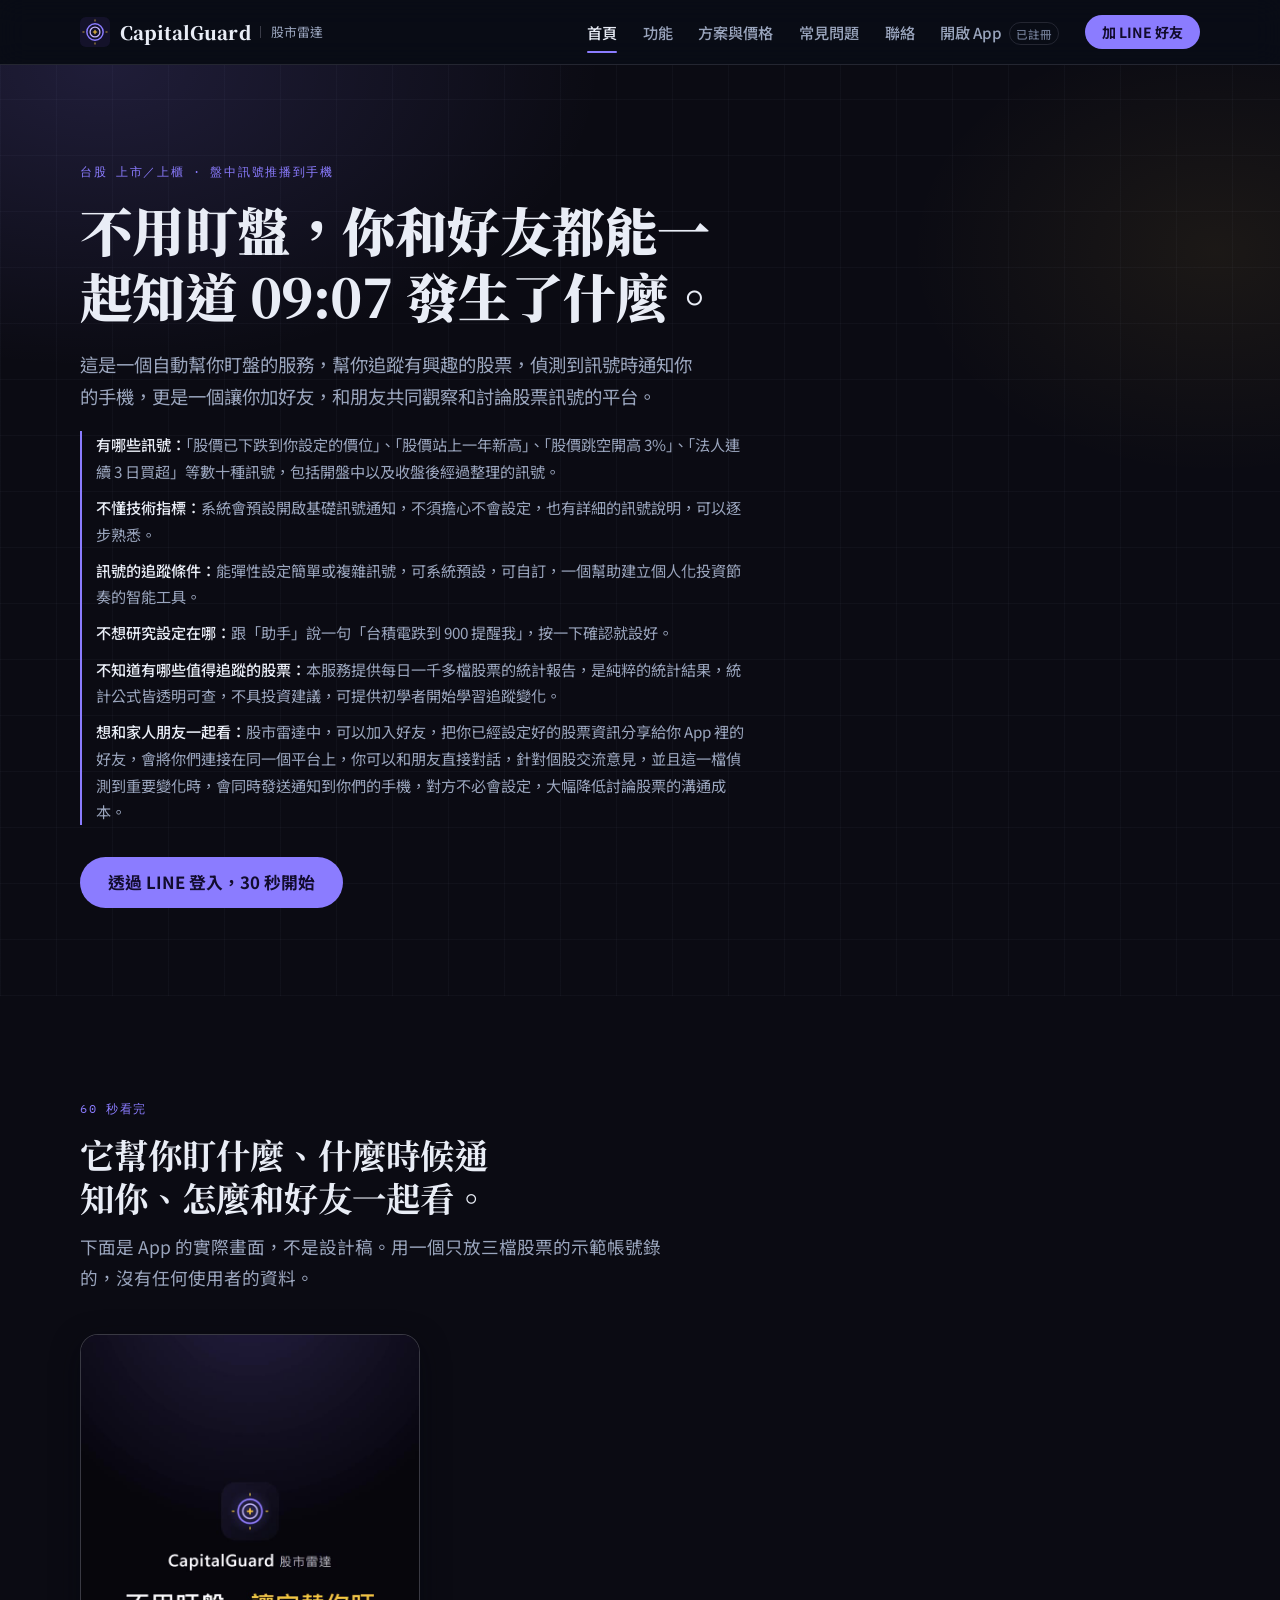
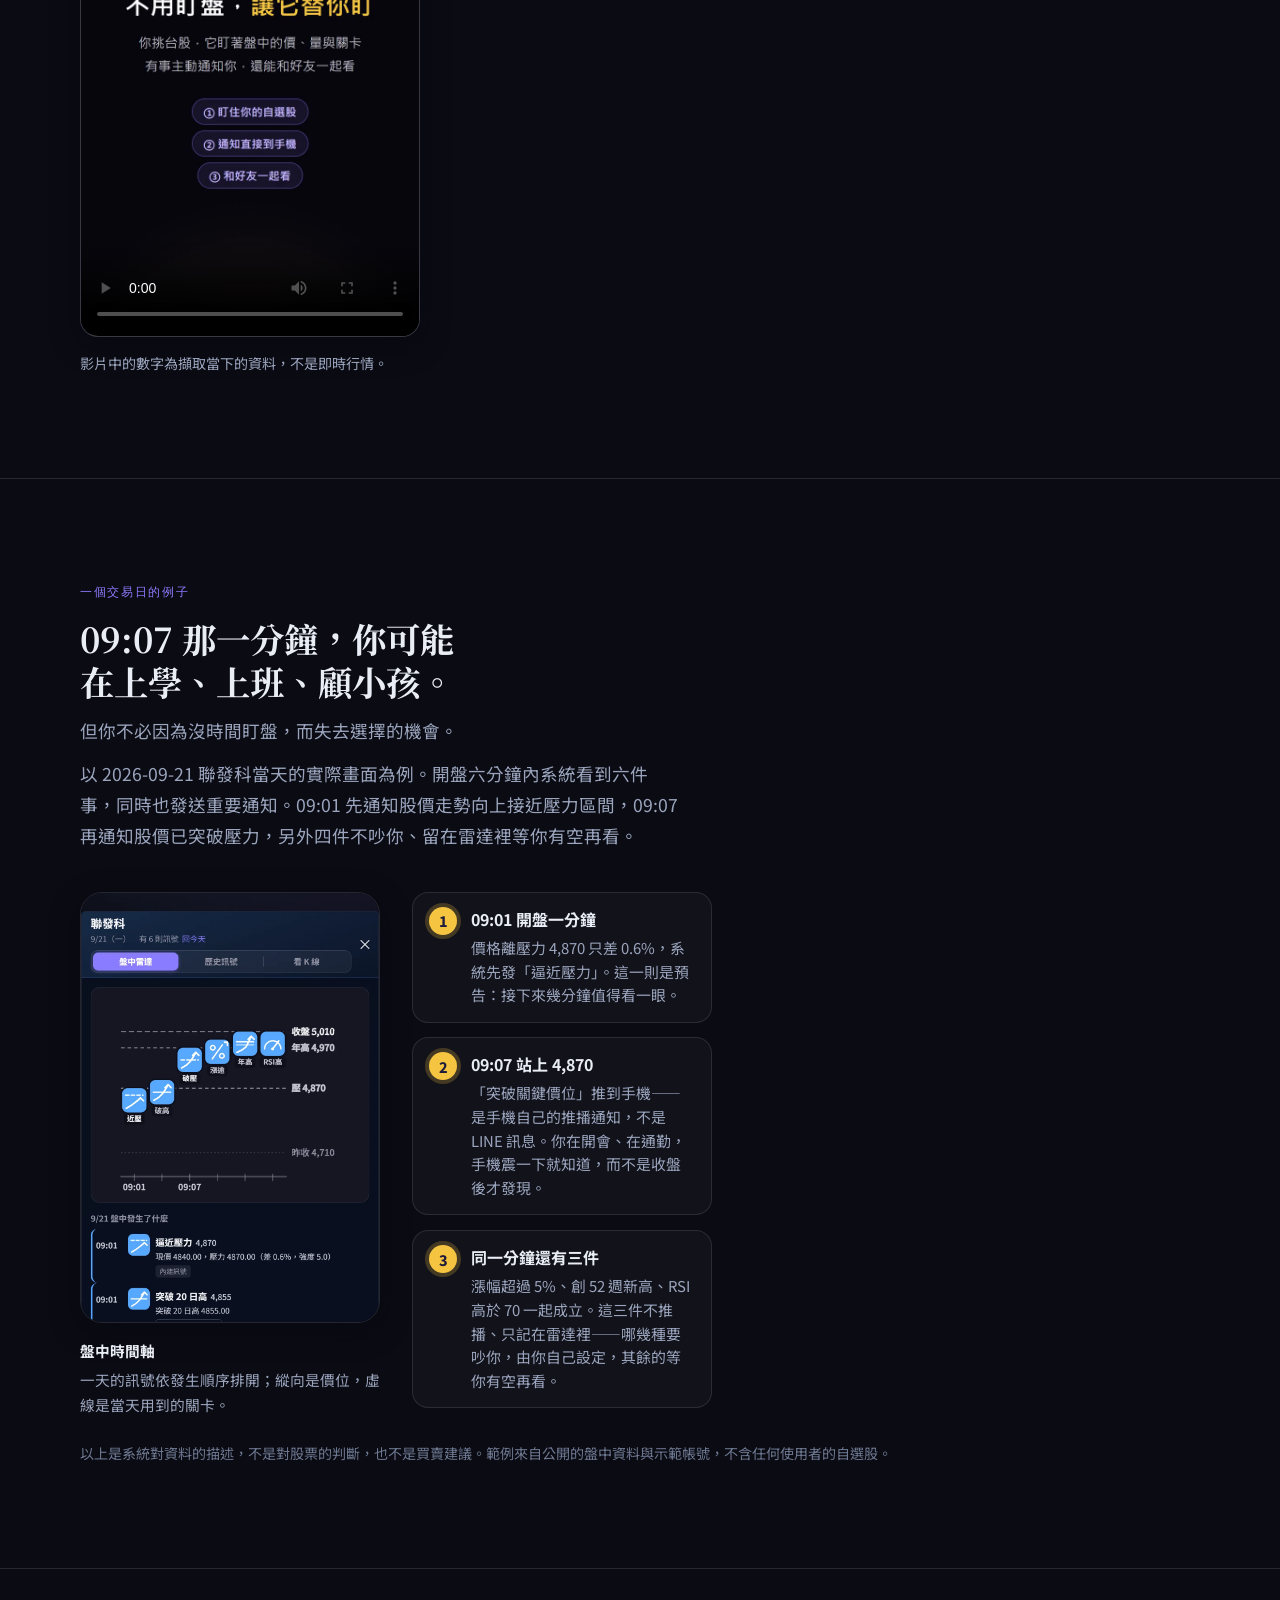
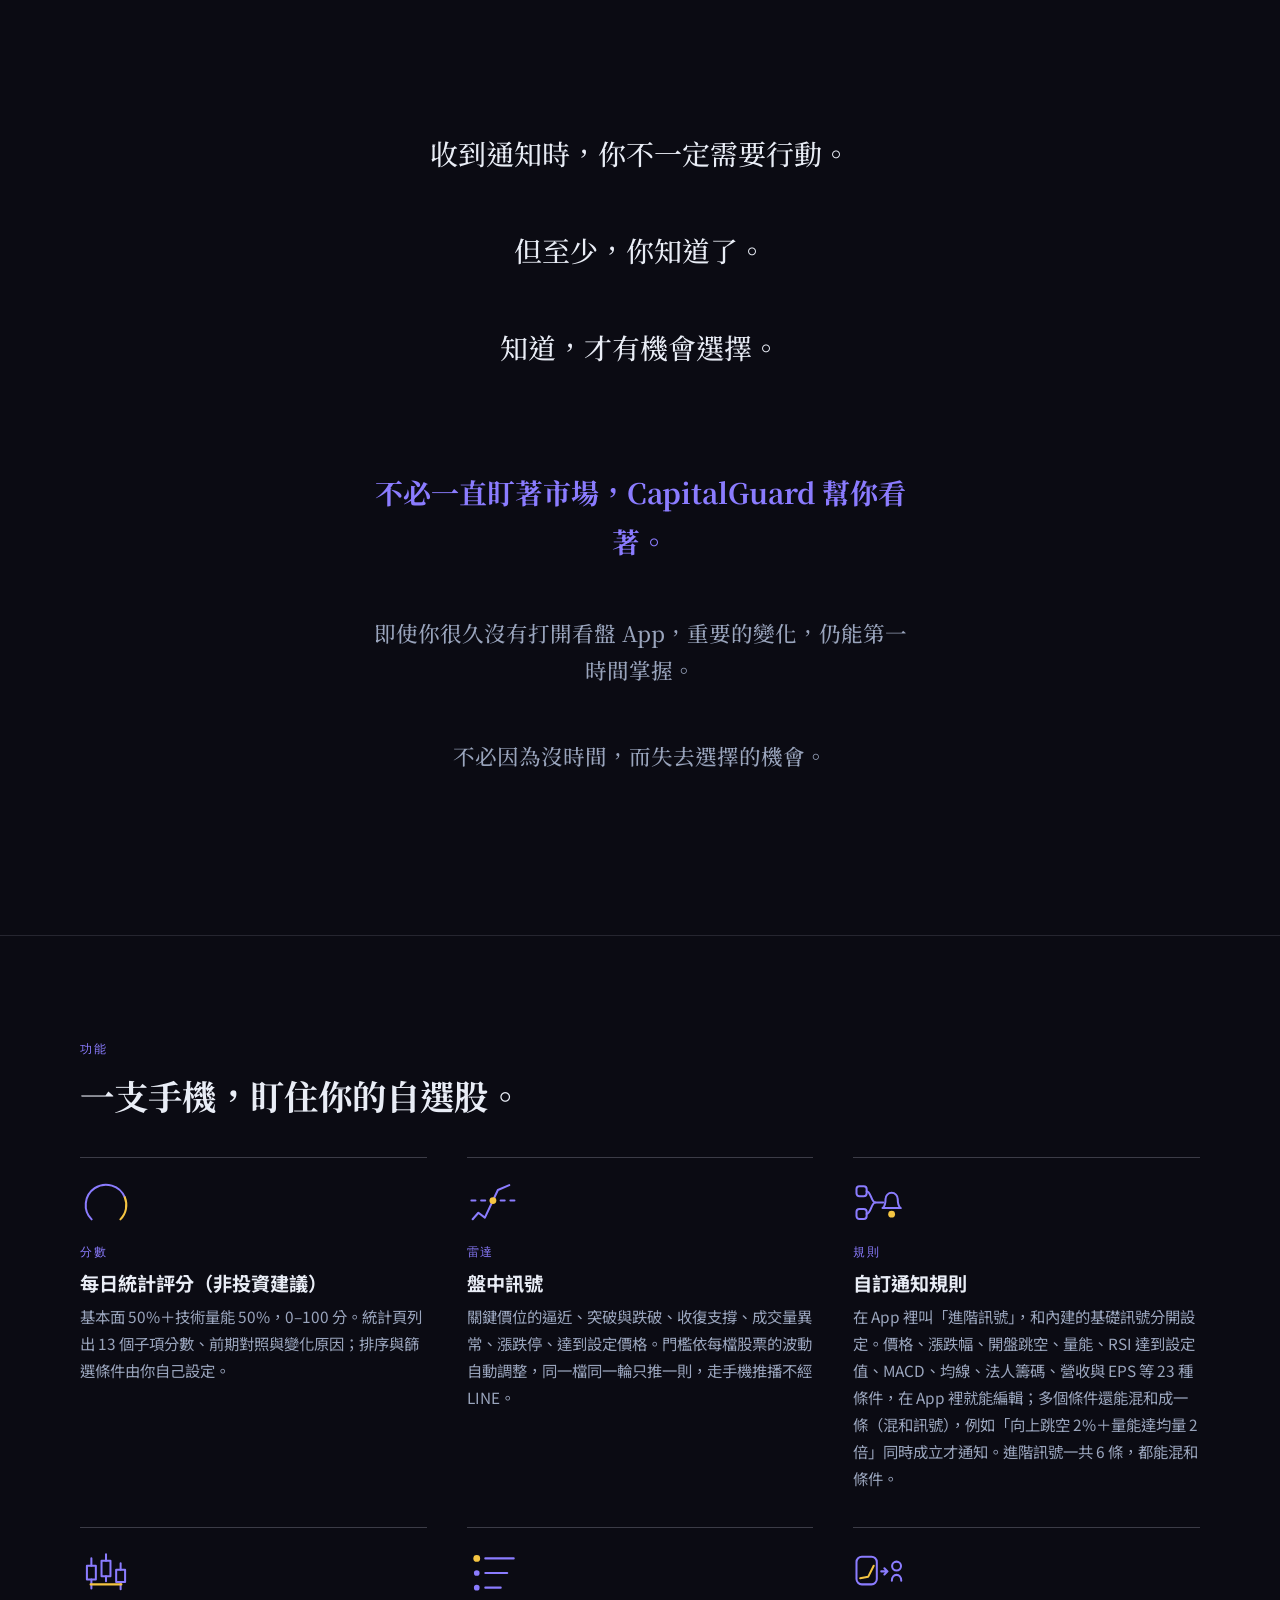
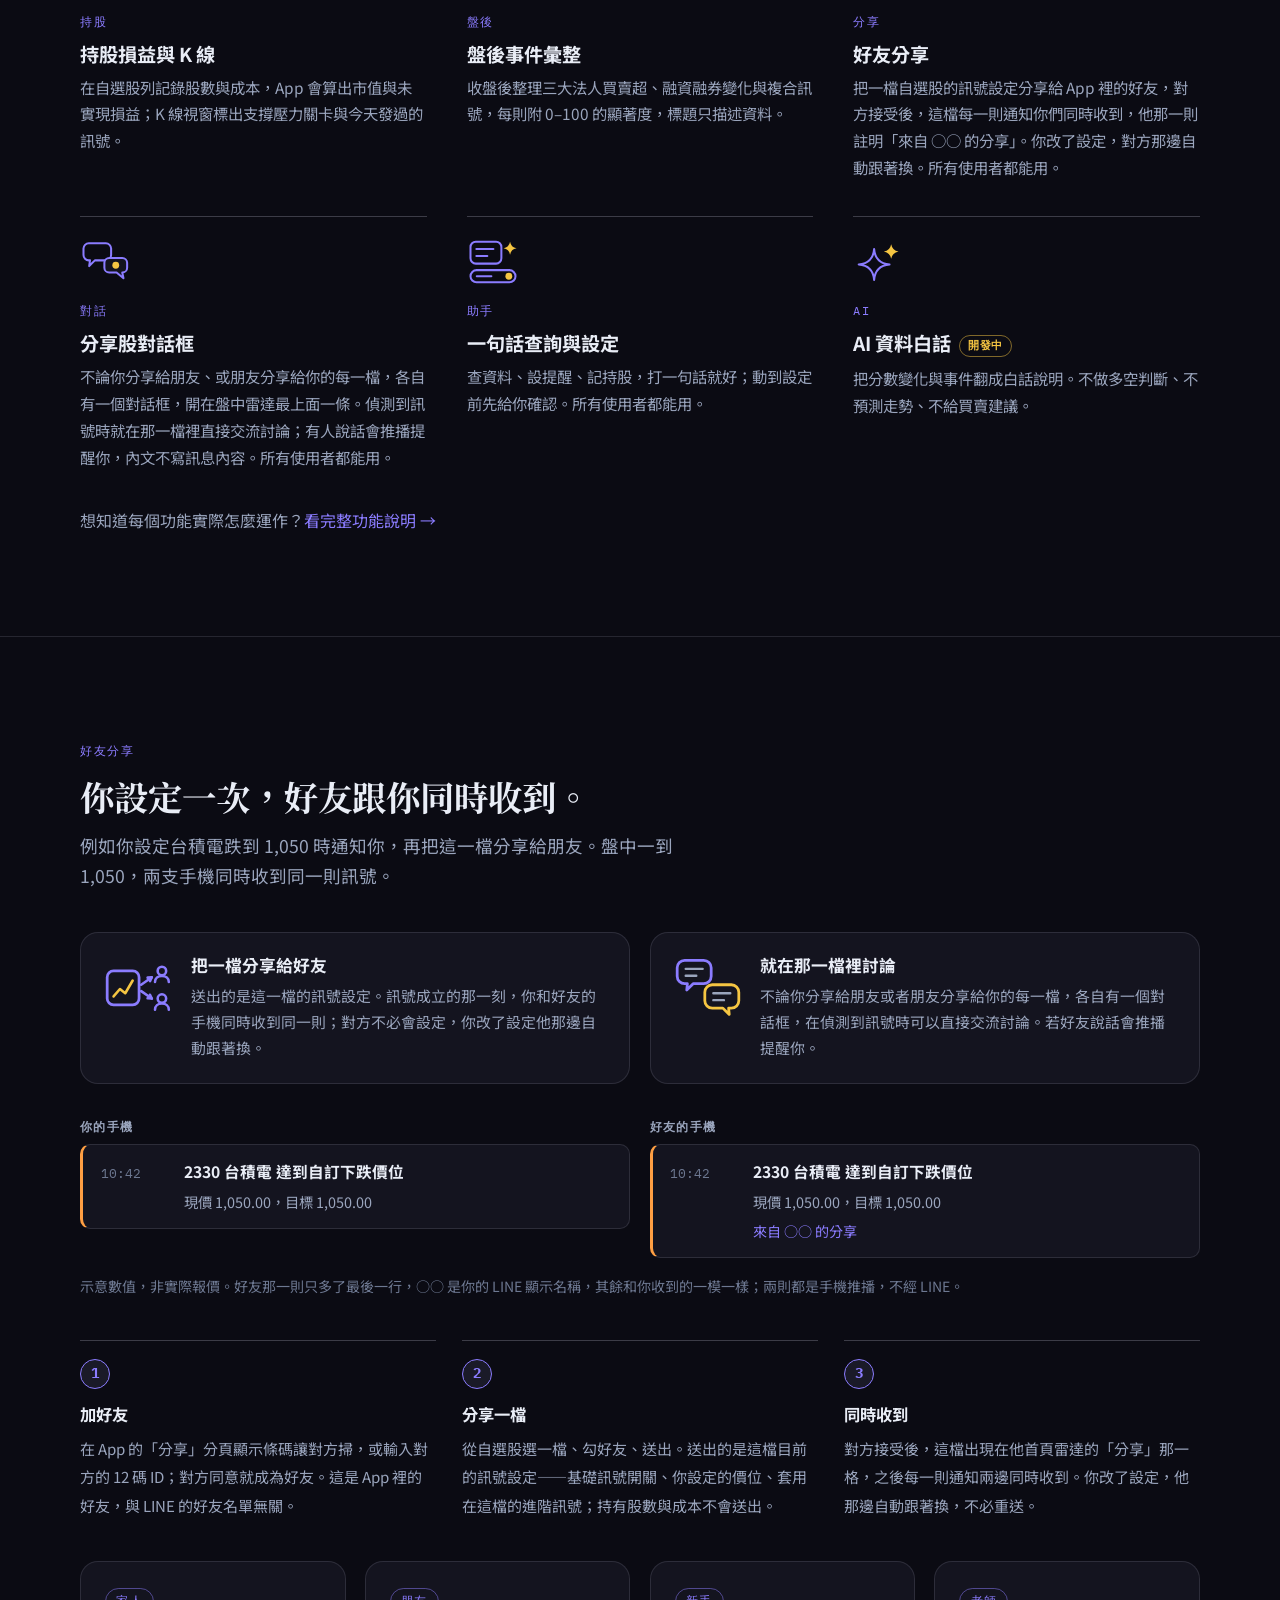
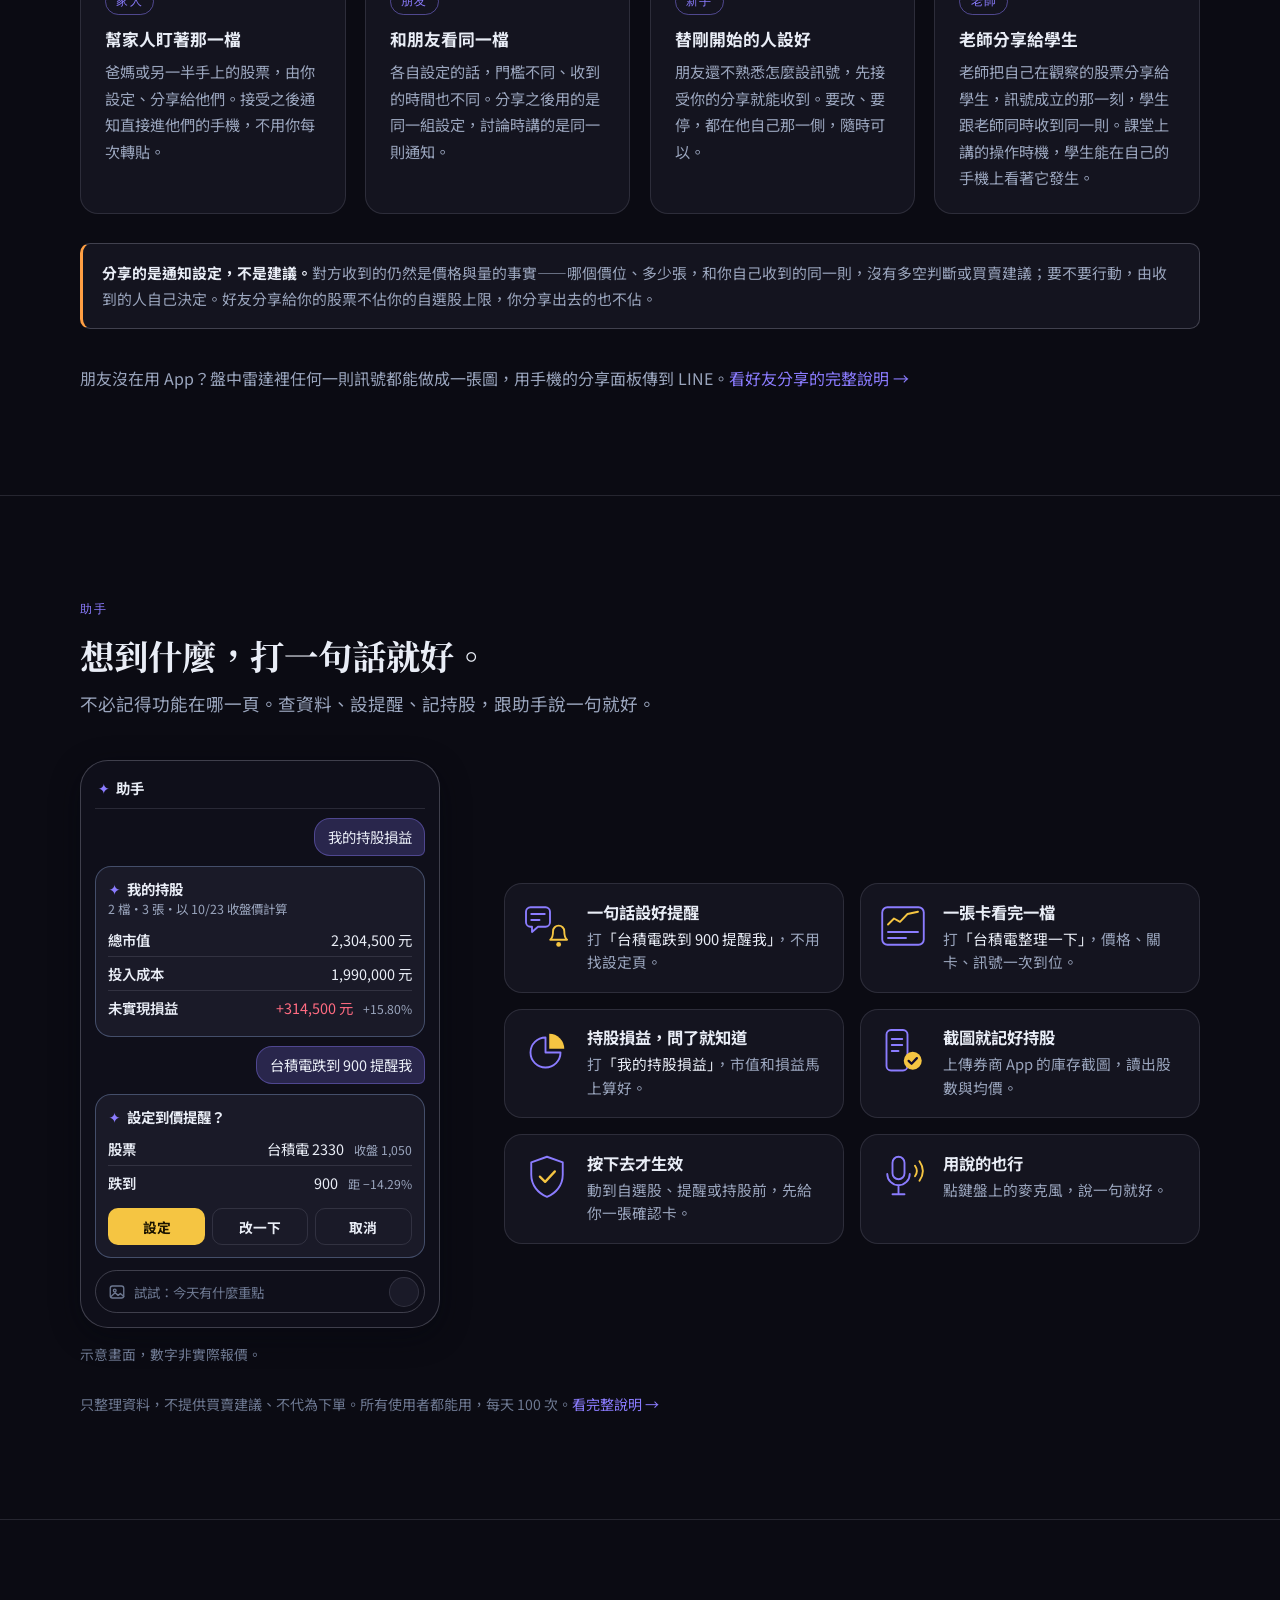
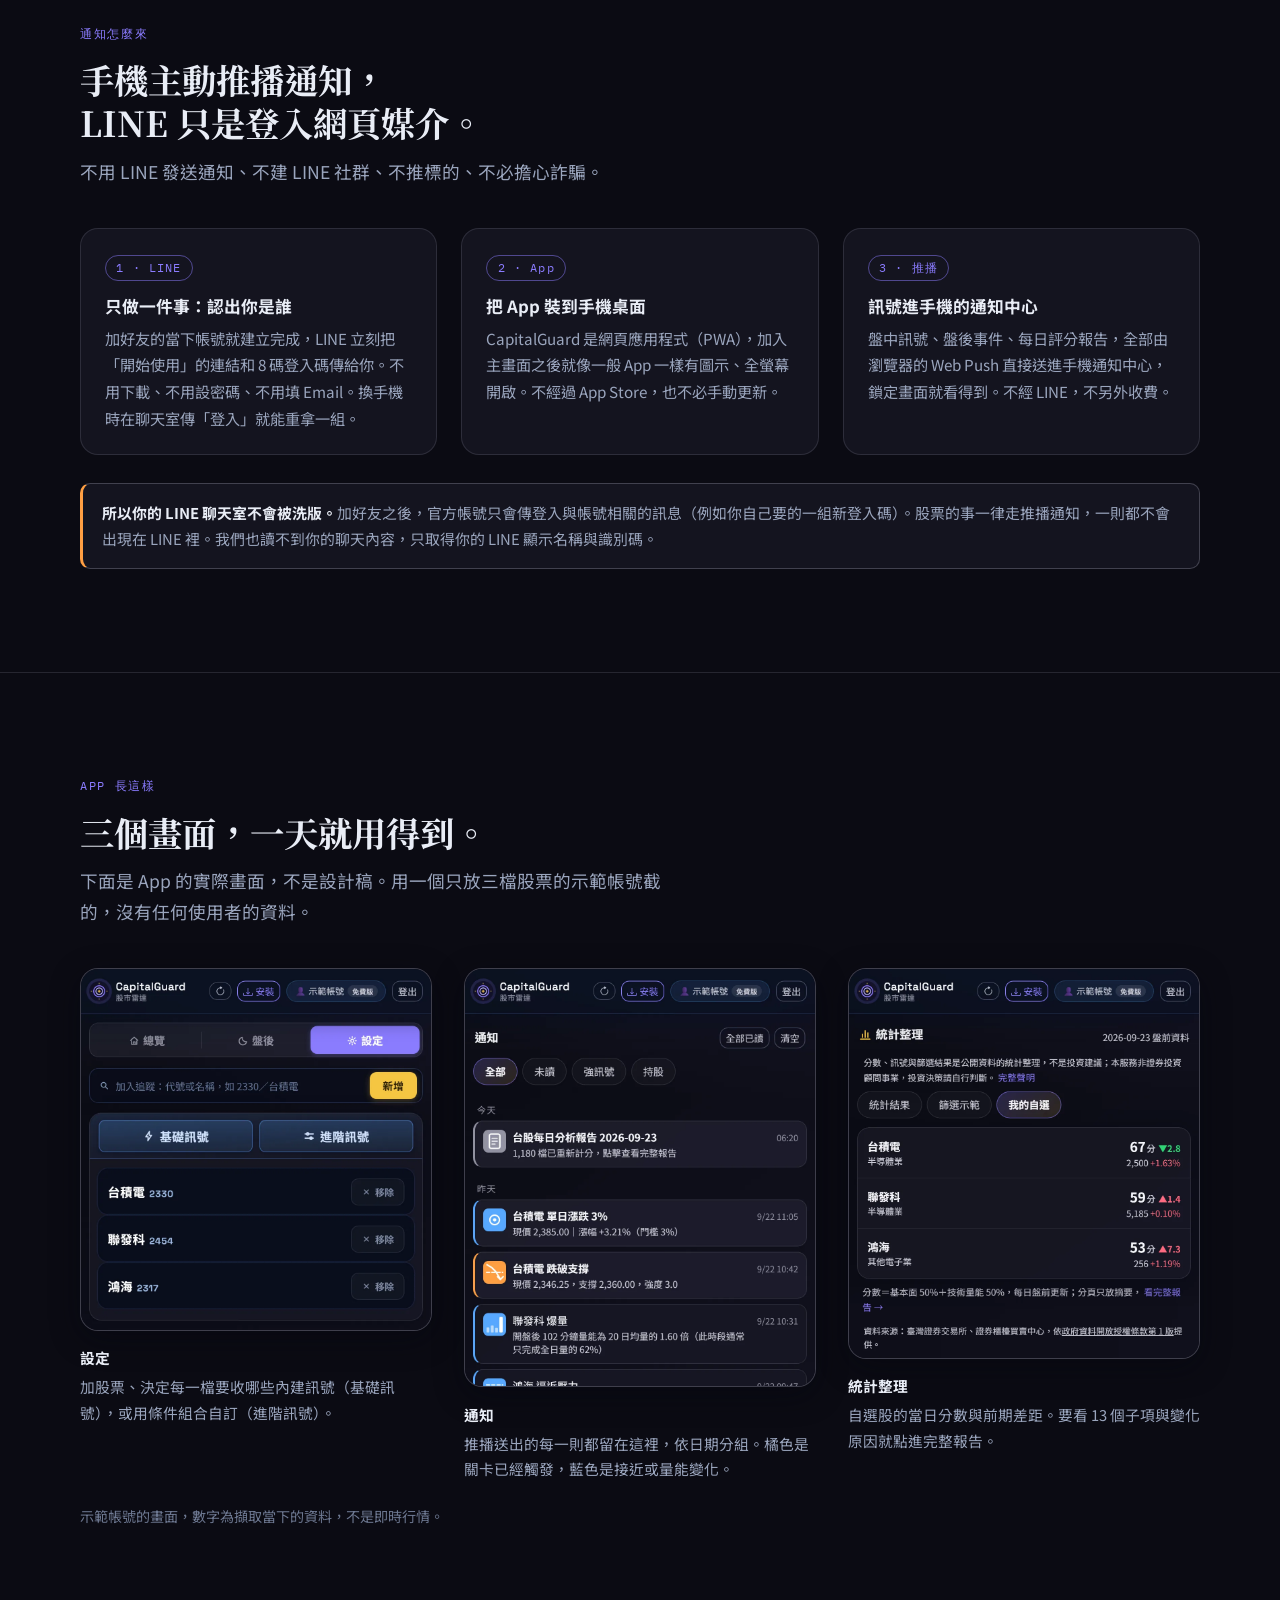
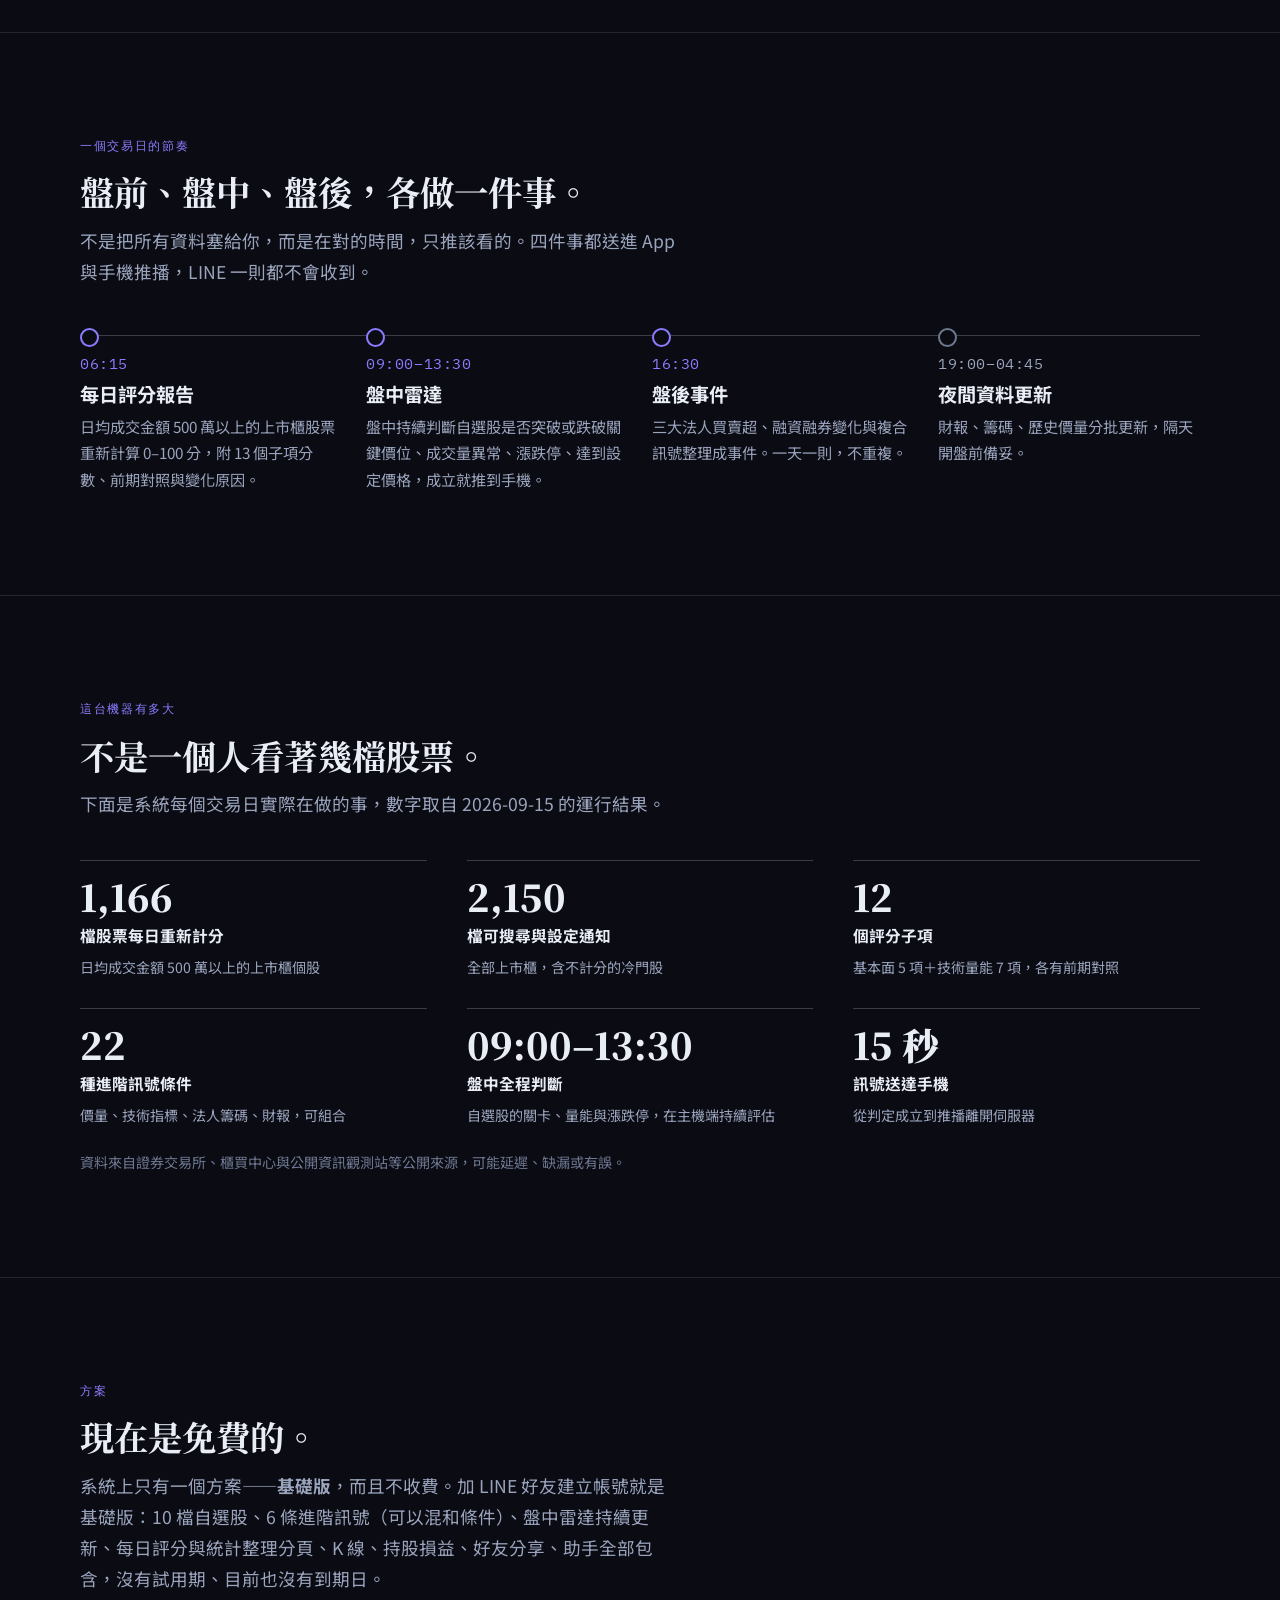
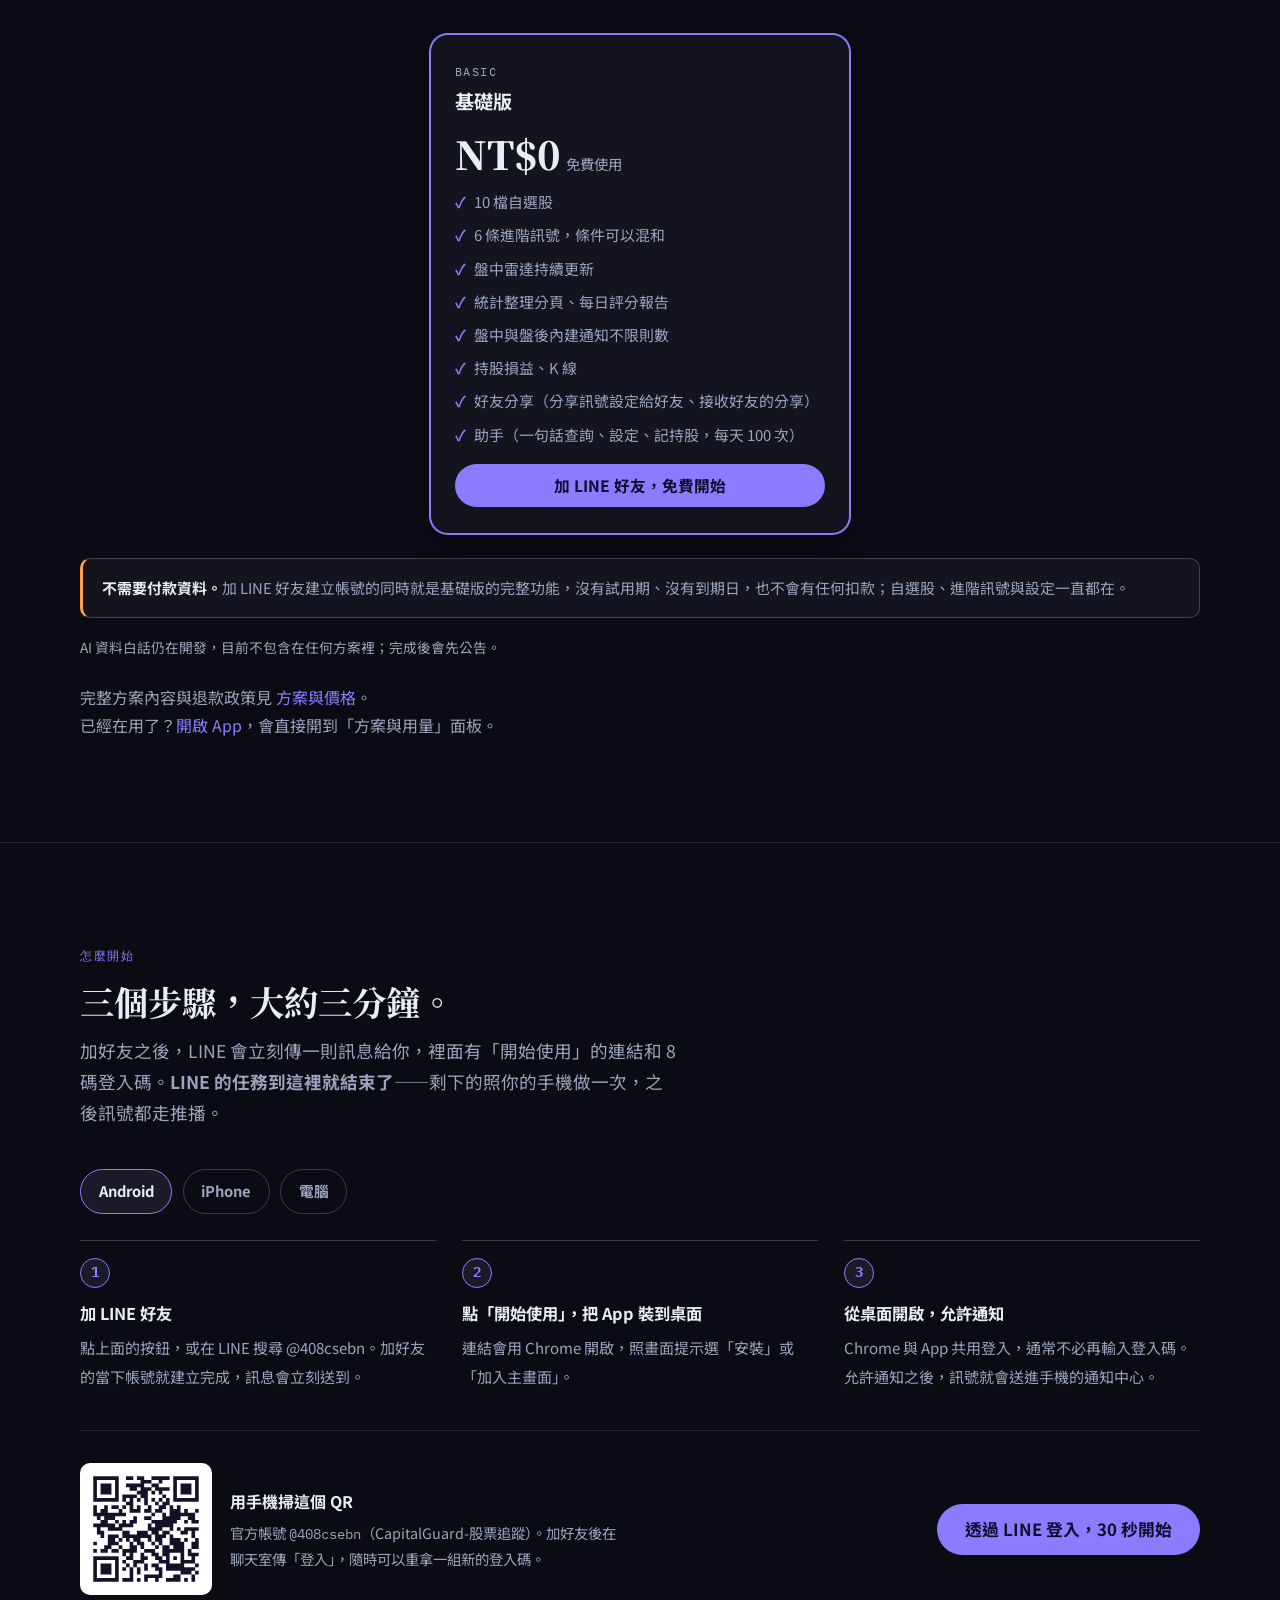
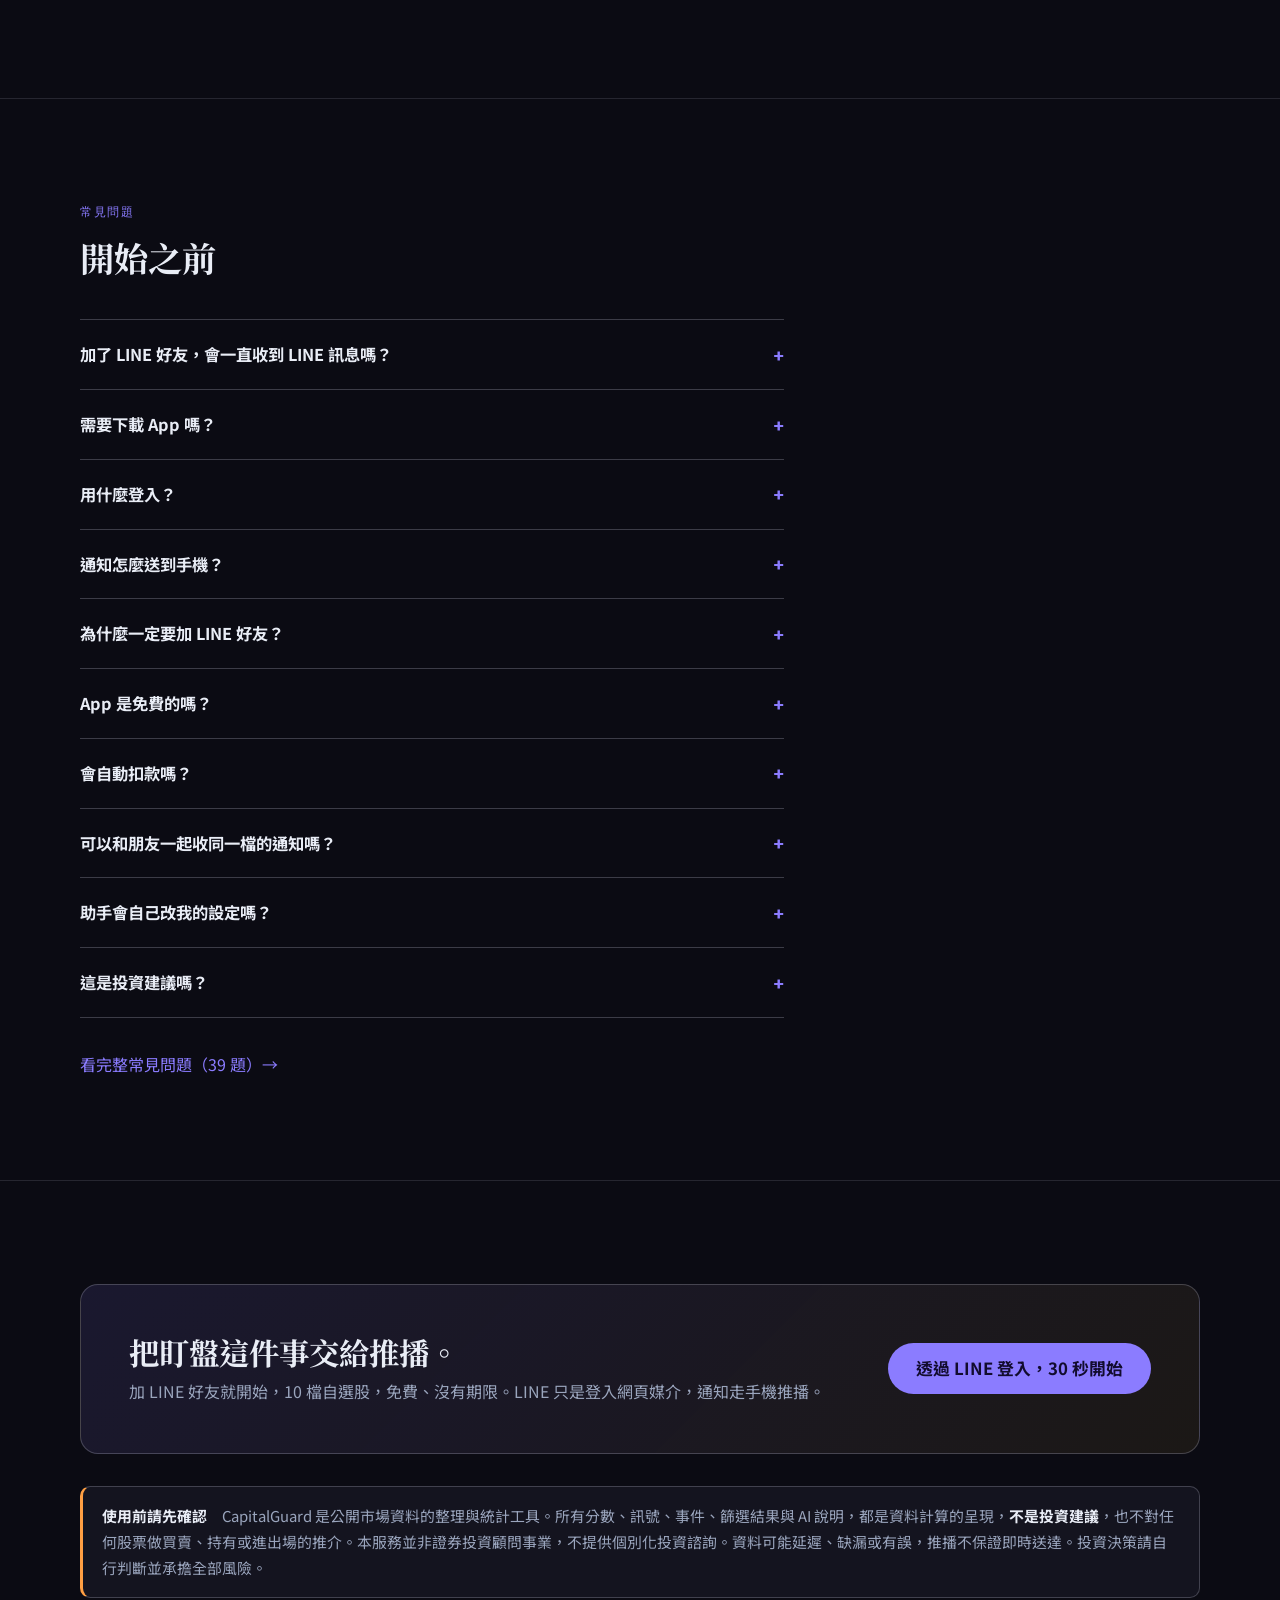
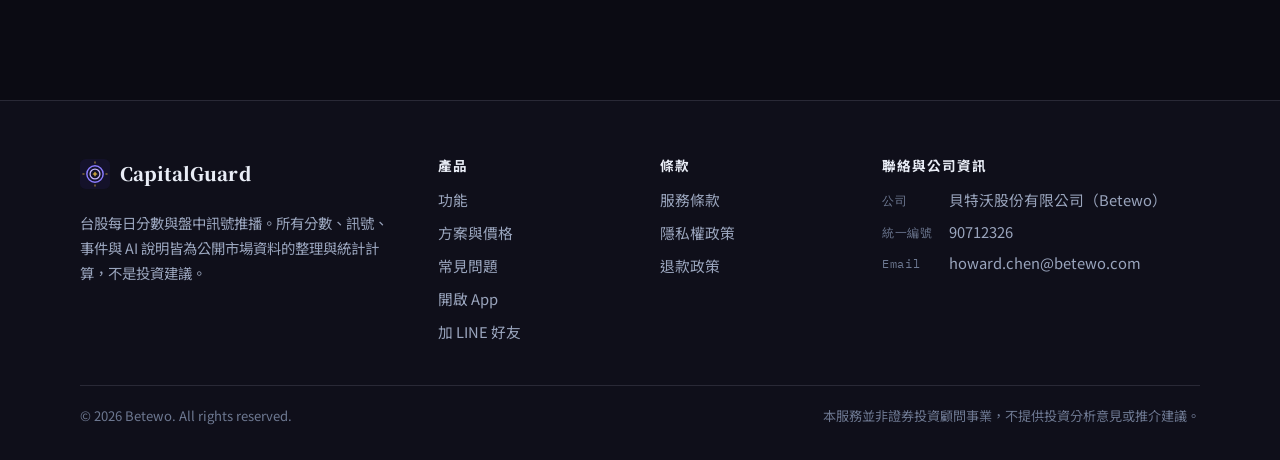
==== commit d330693c: "deploy site from betewo-web/CapitalGuard@d9083cb8827a1bd2837cfd04bd02adbdf8d9797b" ====
--- a/index.html
+++ b/index.html
@@ -297,7 +297,7 @@
         </div>
         <div class="ask-perk">
           <svg class="ask-perk-art" viewBox="0 0 64 64" fill="none" stroke-linecap="round" stroke-linejoin="round" aria-hidden="true"><path d="M30 14A20 20 0 1 0 50 34H30Z" stroke="var(--accent)" stroke-width="2.5"/><path d="M35 9A20 20 0 0 1 55 29H35Z" fill="var(--accent-2)" stroke="none"/></svg>
-          <div><h3>持股賺賠，問了就知道</h3><p>打<span class="ask-say">「我的持股損益」</span>，市值和損益馬上算好。</p></div>
+          <div><h3>持股損益，問了就知道</h3><p>打<span class="ask-say">「我的持股損益」</span>，市值和損益馬上算好。</p></div>
         </div>
         <div class="ask-perk">
           <svg class="ask-perk-art" viewBox="0 0 64 64" fill="none" stroke-linecap="round" stroke-linejoin="round" aria-hidden="true"><rect x="10" y="4" width="28" height="54" rx="6" stroke="var(--accent)" stroke-width="2.5"/><path d="M17 16H31M17 24H31M17 32H26" stroke="var(--accent)" stroke-width="2.5"/><circle cx="45" cy="45" r="12" fill="var(--accent-2)" stroke="none"/><path d="M39.5 45.2L43.4 49L50.5 41.5" stroke="var(--accent-ink)" stroke-width="3"/></svg>
